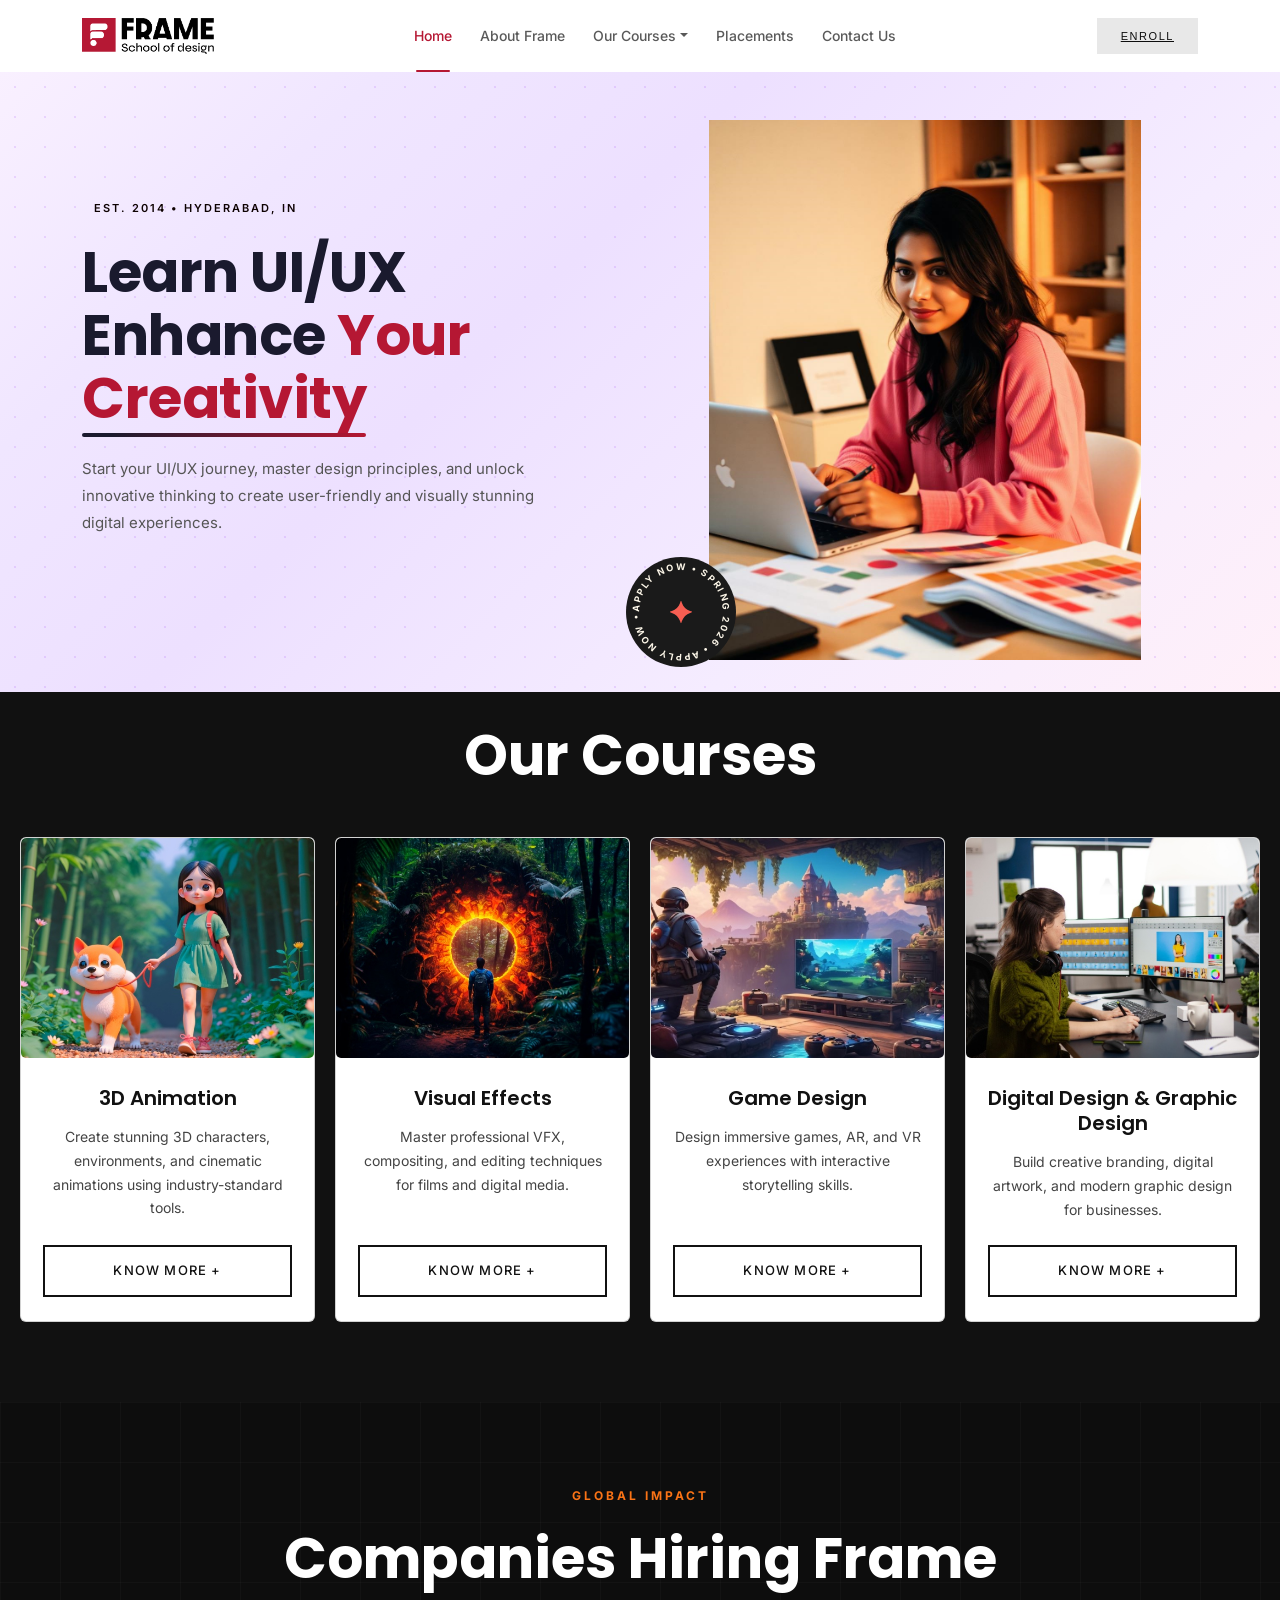
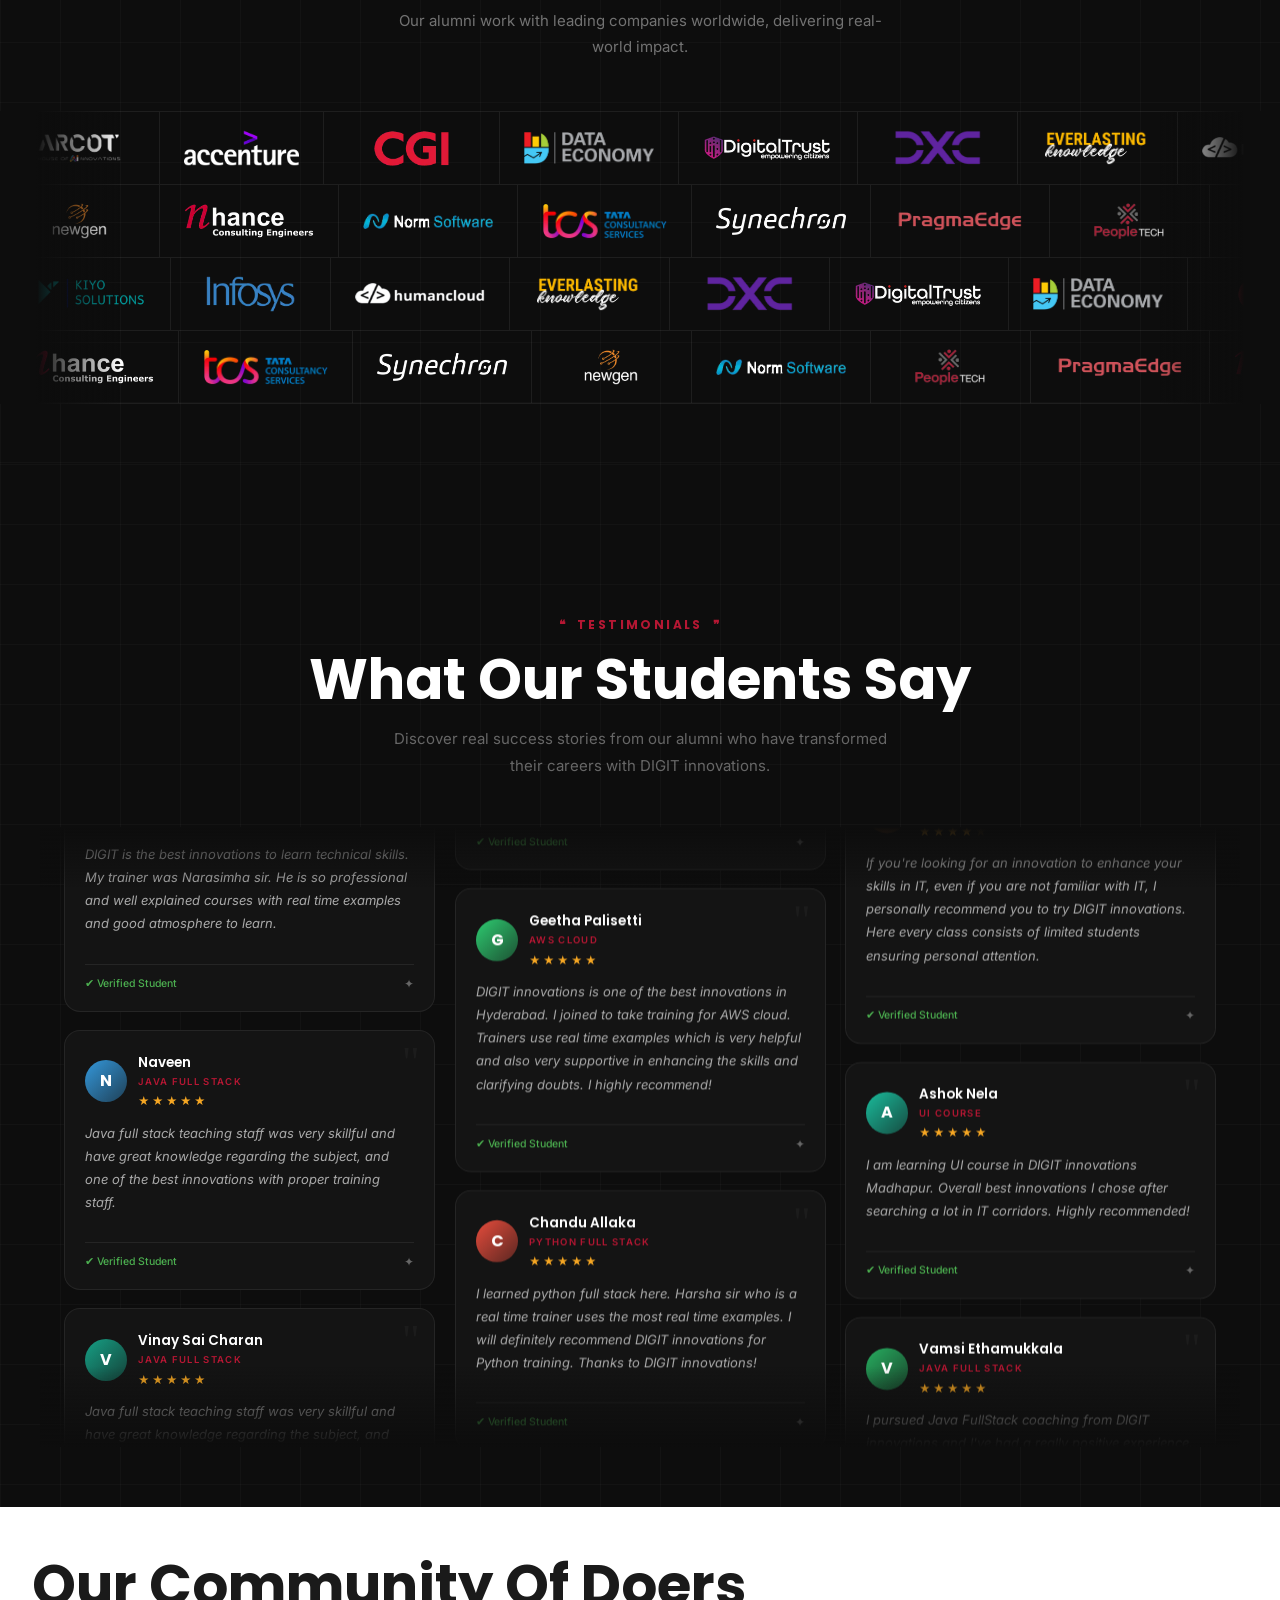
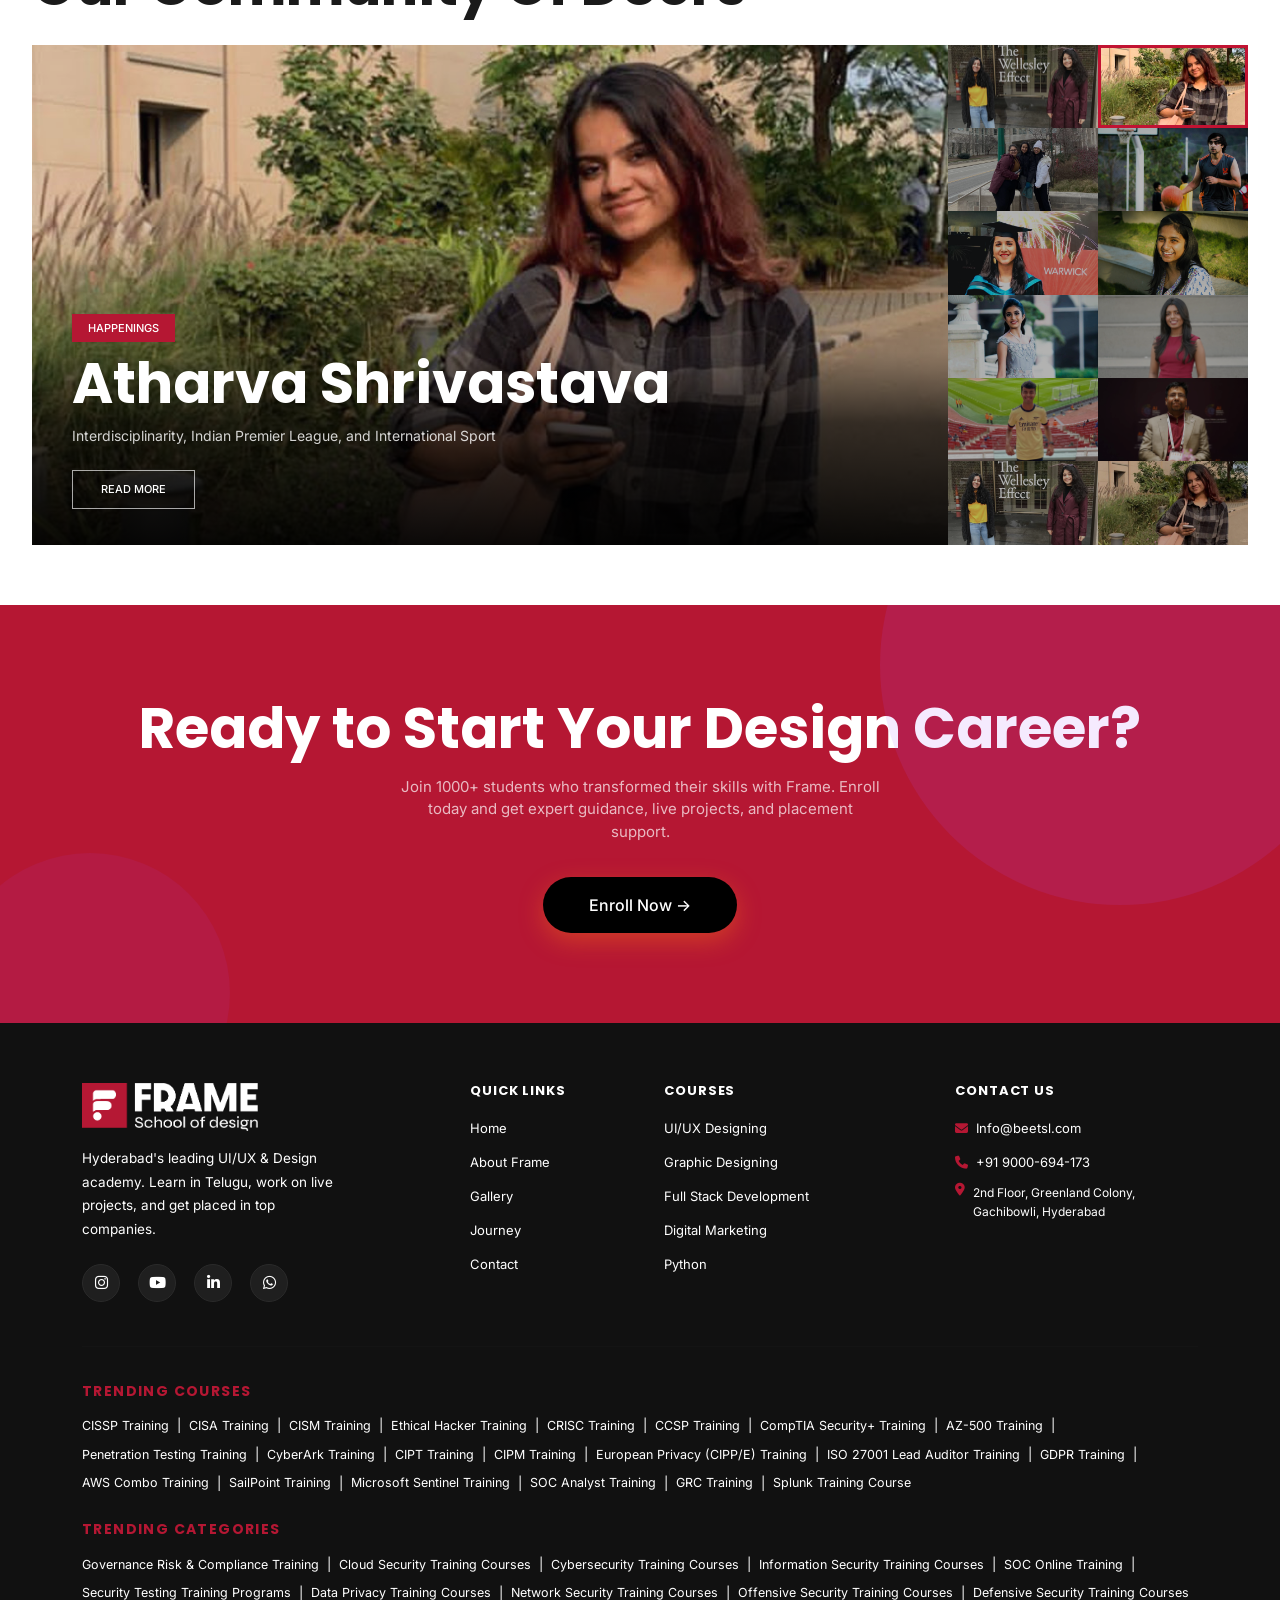
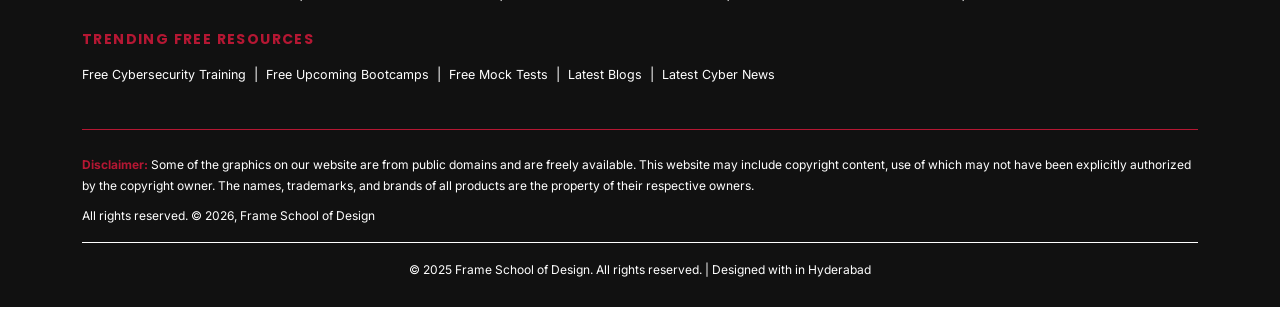
==== index.html @ c21934c9 "fixed all headers" ====
<!DOCTYPE html>
<html lang="en">

<head>
  <meta charset="UTF-8" />
  <meta name="viewport" content="width=device-width, initial-scale=1.0" />
  <title>Frame school of design</title>
  <link href="https://cdn.jsdelivr.net/npm/bootstrap@5.3.2/dist/css/bootstrap.min.css" rel="stylesheet" />
  <link href="https://fonts.googleapis.com/css2?family=Poppins:wght@300;400;500;600;700;800;900&display=swap"
    rel="stylesheet" />
  <link href="https://cdnjs.cloudflare.com/ajax/libs/font-awesome/6.5.0/css/all.min.css" rel="stylesheet" />
  <link href="https://fonts.googleapis.com/css2?family=Inter:wght@400;500&display=swap" rel="stylesheet">
  <link rel="stylesheet" href="https://cdnjs.cloudflare.com/ajax/libs/font-awesome/6.4.0/css/all.min.css" />
  <link rel="stylesheet" href="assets/css/style.css">
  <link rel="stylesheet" href="assets/css/community.css">
</head>

<body>

  <!-- TOP BAR -->
  <!-- <div class="top-bar">
  <div class="container">
    <div class="d-flex justify-content-between align-items-center flex-wrap gap-2">
      <div class="d-flex gap-4 flex-wrap">
        <span><i class="fas fa-envelope"></i><a href="mailto:Info@beetsl.com">Info@beetsl.com</a></span>
        <span><i class="fas fa-mobile-alt"></i><a href="tel:+919000694173">+91 9000-694-173</a></span>
      </div>
      <span class="addr"><i class="fas fa-map-marker-alt"></i>2nd floor, Greenland Colony, Gachibowli, Hyderabad, Telangana 500032</span>
    </div>
  </div>
</div> -->


  <!-- NAVBAR -->
  <nav class="navbar navbar-expand-lg">
    <div class="container">
      <a class="brand-logo" href="#">
        <img src="./assets/img/logo-1.png">
      </a>
      <button class="navbar-toggler border-0 shadow-none" type="button" data-bs-toggle="collapse"
        data-bs-target="#navMain">
        <span class="navbar-toggler-icon"></span>
      </button>
      <div class="collapse navbar-collapse" id="navMain">
        <ul class="navbar-nav mx-auto gap-1">
          <li class="nav-item"><a class="nav-link active" href="index.html">Home</a></li>
          <li class="nav-item"><a class="nav-link" href="#">About Frame</a></li>

          <li class="nav-item dropdown">
            <a class="nav-link dropdown-toggle" href="#" data-bs-toggle="dropdown">Our Courses</a>
            <ul class="dropdown-menu">
              <li><a href="./ppp.html">ppp</a></li>
              <li><a class="dropdown-item" href="#">UI/UX Designing</a></li>
              <li><a class="dropdown-item" href="#">Graphic Designing</a></li>
              <li><a class="dropdown-item" href="#">Full Stack Development</a></li>
              <li><a class="dropdown-item" href="#">Digital Marketing</a></li>
              <li><a class="dropdown-item" href="#">Python</a></li>
            </ul>
          </li>
          <li class="nav-item"><a class="nav-link" href="#">Placements</a></li>
          <li class="nav-item"><a class="nav-link" href="#">Contact Us</a></li>
        </ul>
        <div class="d-flex gap-3 mt-3 mt-lg-0 align-items-center">
          <!-- <button class="btn-nav-login">Login</button> -->
          <a href="enrollng-now.html" class="btn-nav-reg">Enroll</a>
        </div>
      </div>
    </div>
  </nav>

  <!-- HERO -->
  <!-- ========== UPDATED HERO SECTION ========== -->

  <section class="hero-section">

    <div class="container">
      <div class="row align-items-center">

        <!-- LEFT -->
        <div class="col-lg-6">
          <div class="hero-left">

            <div class="hero-tag">
              EST. 2014 • HYDERABAD, IN
            </div>

            <h1>
              Learn UI/UX<br>
              <span class="h1-enhance">Enhance <span class="h1-your">Your</span></span><br>
              <span class="h1-creativity">Creativity</span>
            </h1>

            <p class="hero-para">
              Start your UI/UX journey, master design principles, and unlock innovative thinking
              to create user-friendly and visually stunning digital experiences.
            </p>

          </div>
        </div>

        <!-- RIGHT — badge is now INSIDE person-wrap -->
        <div class="col-lg-6 hero-right">
          <div class="person-wrap mx-auto">

            <img src="./assets/img/banner-two-img-1.png" alt="Hero Image">

            <!-- ✦ ROTATING BADGE — positioned over image bottom-right ✦ -->
            <div class="hero-circle">
              <svg class="hero-circle__ring" viewBox="0 0 120 120" xmlns="http://www.w3.org/2000/svg">
                <defs>
                  <path id="textCircle" d="M 60,60 m -46,0 a 46,46 0 1,1 92,0 a 46,46 0 1,1 -92,0" />
                </defs>
                <text fill="#fcf6e8" font-size="10" font-family="inherit" font-weight="700" letter-spacing="2">
                  <textPath href="#textCircle">
                    APPLY NOW • SPRING 2026 • APPLY NOW •
                  </textPath>
                </text>

              </svg>

              <!-- Red star from your SVG -->
              <svg class="hero-circle__star" viewBox="60 60 30 30" xmlns="http://www.w3.org/2000/svg">
                <path fill="#f75e52" d="M75.29,66.46l.46,1.36c1.02,3.02,3.4,5.4,6.42,6.42l1.36.46c.28.09.28.49,0,.59
                   l-1.36.46c-3.02,1.02-5.4,3.4-6.42,6.42l-.46,1.36c-.09.28-.49.28-.59,0
                   l-.46-1.36c-1.02-3.02-3.4-5.4-6.42-6.42l-1.36-.46c-.28-.09-.28-.49,0-.59
                   l1.36-.46c3.02-1.02,5.4-3.4,6.42-6.42l.46-1.36c.09-.28.49-.28.59,0Z" />
              </svg>
            </div>
            <!-- END ROTATING BADGE -->

          </div>
        </div>

      </div>
    </div>
  </section>


  <!-- ========== CSS TO ADD IN YOUR STYLESHEET ========== -->
  <style>
    /* Make the image wrapper position:relative so badge can anchor to it */
    .person-wrap {
      position: relative;
      display: inline-block;
      /* shrink-wraps around the image */
    }

    .person-wrap img {
      display: block;
      width: 100%;
      height: auto;
    }

    /* ── Badge container ── */
    .hero-circle {
      position: absolute;
      bottom: -7px;
      /* hangs slightly below the image */
      right: 405px;
      /* hangs slightly outside the right edge */
      width: 110px;
      height: 110px;
      background: #1a1a1a;
      border-radius: 50%;
      display: flex;
      align-items: center;
      justify-content: center;
      cursor: pointer;
      z-index: 10;
    }

    /* Rotating text ring */
    .hero-circle__ring {
      position: absolute;
      inset: 0;
      width: 100%;
      height: 100%;
      animation: badgeSpin 12s linear infinite;
    }

    /* Static red star in center */
    .hero-circle__star {
      position: absolute;
      width: 38px;
      height: 38px;
      z-index: 2;
    }

    @keyframes badgeSpin {
      from {
        transform: rotate(0deg);
      }

      to {
        transform: rotate(360deg);
      }
    }

    /* ── Responsive: tuck badge inside on small screens ── */
    @media (max-width: 576px) {
      .hero-circle {
        width: 85px;
        height: 85px;
        bottom: -16px;
        right: -16px;
      }

      .hero-circle__star {
        width: 28px;
        height: 28px;
      }
    }
  </style>
  <!-- TOP COURSES -->
  <section class="section">
    <h2 class="section-title" style="margin-top: -30px;">Our Courses</h2>
    <div class="cards-grid">

      <!-- 3D Animation -->
      <div class="card">
        <div class="card-img-wrap">
          <img class="card-img" src="./assets/img/3d-animation.jpg" alt="Visual Effects" />
        </div>
        <div class="card-body">
          <h3 class="card-title">3D Animation</h3>
          <p class="card-desc">Create stunning 3D characters, environments, and cinematic animations using
            industry-standard tools.</p>
          <a href="#" class="btn btn-outline">Know More +</a>
        </div>
      </div>
      <!-- Game Design -->
      <div class="card">
        <div class="card-img-wrap">
          <img class="card-img" src="./assets/img/New-Project-5.jpg" alt="Visual Effects" />
        </div>
        <div class="card-body">
          <h3 class="card-title">Visual Effects</h3>
          <p class="card-desc">Master professional VFX, compositing, and editing techniques for films and digital media.
          </p>
          <a href="#" class="btn btn-outline">Know More +</a>
        </div>
      </div>

      <!-- Visual Effects -->
      <div class="card">
        <div class="card-img-wrap">
          <img class="card-img" src="./assets/img/New-Project-6.jpg" alt="Visual Effects" />
        </div>
        <div class="card-body">
          <h3 class="card-title">Game Design</h3>
          <p class="card-desc">Design immersive games, AR, and VR experiences with interactive storytelling skills.</p>
          <a href="#" class="btn btn-outline">Know More +</a>
        </div>
      </div>



      <!-- Digital Design -->
      <div class="card">
        <div class="card-img-wrap">
          <img class="card-img" src="assets/img/multi-media.jpg" alt="Visual Effects" />
        </div>
        <div class="card-body">
          <h3 class="card-title">Digital Design &amp; Graphic Design</h3>
          <p class="card-desc">Build creative branding, digital artwork, and modern graphic design for businesses.</p>
          <a href="#" class="btn btn-outline">Know More +</a>
        </div>
      </div>

    </div>
  </section>












  <!-- GLOBAL IMPACT -->
  <section class="gi-section rv">
    <div class="container text-center">
      <div class="gi-tag"> GLOBAL IMPACT</div>
      <h2 class="gi-title">Companies Hiring Frame</h2>
      <p class="gi-subtitle">Our alumni work with leading companies worldwide, delivering real-world impact.</p>
    </div>

    <div class="gi-marquee-wrap">
      <div class="gi-fade-l"></div>
      <div class="gi-fade-r"></div>

      <!-- ROW 1 → forward -->
      <div class="gi-lane">
        <div class="gi-track fwd">
          <div class="gi-logo"><img src="./assets/img/brand-logo-1.webp" alt="TCS"></div>
          <div class="gi-logo"><img src="./assets/img/brand-logo-2.webp" alt="Accenture"></div>
          <div class="gi-logo"><img src="./assets/img/brand-logo-3.webp" alt="Infosys"></div>
          <div class="gi-logo"><img src="./assets/img/brand-logo-4.webp" alt="Cognizant"></div>
          <div class="gi-logo"><img src="./assets/img/brand-logo-5.webp" alt="EPAM"></div>
          <div class="gi-logo"><img src="./assets/img/brand-logo-6.png" alt="ONPASSIVE"></div>
          <div class="gi-logo"><img src="./assets/img/brand-logo-7.png" alt="DXC"></div>
          <div class="gi-logo"><img src="./assets/img/brand-logo-8.png" alt="CGI"></div>
          <div class="gi-logo"><img src="./assets/img/brand-logo-9.webp" alt="Newgen"></div>
          <div class="gi-logo"><img src="./assets/img/brand-logo-10.webp" alt="SOLIX"></div>


          <!-- duplicate set for seamless loop -->
          <div class="gi-logo"><img src="./assets/img/brand-logo-1.webp" alt="TCS"></div>
          <div class="gi-logo"><img src="./assets/img/brand-logo-2.webp" alt="Accenture"></div>
          <div class="gi-logo"><img src="./assets/img/brand-logo-3.webp" alt="Infosys"></div>
          <div class="gi-logo"><img src="./assets/img/brand-logo-4.webp" alt="Cognizant"></div>
          <div class="gi-logo"><img src="./assets/img/brand-logo-5.webp" alt="EPAM"></div>
          <div class="gi-logo"><img src="./assets/img/brand-logo-6.png" alt="ONPASSIVE"></div>
          <div class="gi-logo"><img src="./assets/img/brand-logo-7.png" alt="DXC"></div>
          <div class="gi-logo"><img src="./assets/img/brand-logo-8.png" alt="CGI"></div>
          <div class="gi-logo"><img src="./assets/img/brand-logo-9.png" alt="Newgen"></div>
          <div class="gi-logo"><img src="./assets/img/brand-logo-10.webp" alt="SOLIX"></div>


        </div>
      </div>

      <!-- ROW 2 ← reverse -->
      <div class="gi-lane">
        <div class="gi-track rev">
          <div class="gi-logo"><img src="./assets/img/brand-logo-12.webp" alt="TCS"></div>
          <div class="gi-logo"><img src="./assets/img/brand-logo-13.webp" alt="Accenture"></div>
          <div class="gi-logo"><img src="./assets/img/brand-logo-14.webp" alt="Infosys"></div>
          <div class="gi-logo"><img src="./assets/img/brand-logo-15.webp" alt="Cognizant"></div>
          <div class="gi-logo"><img src="./assets/img/brand-logo-16.webp" alt="EPAM"></div>
          <div class="gi-logo"><img src="./assets/img/brand-logo-17.webp" alt="ONPASSIVE"></div>
          <div class="gi-logo"><img src="./assets/img/brand-logo-18.webp" alt="DXC"></div>
          <!-- duplicate -->
          <div class="gi-logo"><img src="./assets/img/brand-logo-12.webp" alt="TCS"></div>
          <div class="gi-logo"><img src="./assets/img/brand-logo-13.webp" alt="Accenture"></div>
          <div class="gi-logo"><img src="./assets/img/brand-logo-14.webp" alt="Infosys"></div>
          <div class="gi-logo"><img src="./assets/img/brand-logo-15.webp" alt="Cognizant"></div>
          <div class="gi-logo"><img src="./assets/img/brand-logo-16.webp" alt="EPAM"></div>
          <div class="gi-logo"><img src="./assets/img/brand-logo-17.webp" alt="ONPASSIVE"></div>
          <div class="gi-logo"><img src="./assets/img/brand-logo-18.webp" alt="DXC"></div>
        </div>
      </div>

      <!-- ROW 3 → forward slow -->
      <div class="gi-lane">
        <div class="gi-track fwd2">
          <div class="gi-logo"><img src="./assets/img/brand-logo-10.webp" alt="TCS"></div>
          <div class="gi-logo"><img src="./assets/img/brand-logo-9.webp" alt="Accenture"></div>
          <div class="gi-logo"><img src="./assets/img/brand-logo-8.png" alt="Infosys"></div>
          <div class="gi-logo"><img src="./assets/img/brand-logo-7.png" alt="Cognizant"></div>
          <div class="gi-logo"><img src="./assets/img/brand-logo-6.png" alt="EPAM"></div>
          <div class="gi-logo"><img src="./assets/img/brand-logo-5.webp" alt="ONPASSIVE"></div>
          <div class="gi-logo"><img src="./assets/img/brand-logo-4.webp" alt="DXC"></div>
          <div class="gi-logo"><img src="./assets/img/brand-logo-3.webp" alt="CGI"></div>
          <div class="gi-logo"><img src="./assets/img/brand-logo-2.webp" alt="Newgen"></div>
          <div class="gi-logo"><img src="./assets/img/brand-logo-1.webp" alt="SOLIX"></div>

          <!-- duplicate -->
          <div class="gi-logo"><img src="./assets/img/brand-logo-10.webp" alt="TCS"></div>
          <div class="gi-logo"><img src="./assets/img/brand-logo-9.webp" alt="Accenture"></div>
          <div class="gi-logo"><img src="./assets/img/brand-logo-8.png" alt="Infosys"></div>
          <div class="gi-logo"><img src="./assets/img/brand-logo-7.png" alt="Cognizant"></div>
          <div class="gi-logo"><img src="./assets/img/brand-logo-6.png" alt="EPAM"></div>
          <div class="gi-logo"><img src="./assets/img/brand-logo-5.webp" alt="ONPASSIVE"></div>
          <div class="gi-logo"><img src="./assets/img/brand-logo-4.png" alt="DXC"></div>
          <div class="gi-logo"><img src="./assets/img/brand-logo-3.png" alt="CGI"></div>
          <div class="gi-logo"><img src="./assets/img/brand-logo-2.png" alt="Newgen"></div>
          <div class="gi-logo"><img src="./assets/img/brand-logo-1.webp" alt="SOLIX"></div>

        </div>
      </div>

      <!-- ROW 4 ← reverse slowest -->
      <div class="gi-lane">
        <div class="gi-track rev2">
          <div class="gi-logo"><img src="./assets/img/brand-logo-13.webp" alt="TCS"></div>
          <div class="gi-logo"><img src="./assets/img/brand-logo-15.webp" alt="Accenture"></div>
          <div class="gi-logo"><img src="./assets/img/brand-logo-16.webp" alt="Infosys"></div>
          <div class="gi-logo"><img src="./assets/img/brand-logo-12.webp" alt="Cognizant"></div>
          <div class="gi-logo"><img src="./assets/img/brand-logo-14.webp" alt="EPAM"></div>
          <div class="gi-logo"><img src="./assets/img/brand-logo-18.webp" alt="ONPASSIVE"></div>
          <div class="gi-logo"><img src="./assets/img/brand-logo-17.webp" alt="DXC"></div>
          <!-- duplicate -->
          <div class="gi-logo"><img src="./assets/img/brand-logo-13.webp" alt="TCS"></div>
          <div class="gi-logo"><img src="./assets/img/brand-logo-15.webp" alt="Accenture"></div>
          <div class="gi-logo"><img src="./assets/img/brand-logo-16.webp" alt="Infosys"></div>
          <div class="gi-logo"><img src="./assets/img/brand-logo-12.webp" alt="Cognizant"></div>
          <div class="gi-logo"><img src="./assets/img/brand-logo-14.webp" alt="EPAM"></div>
          <div class="gi-logo"><img src="./assets/img/brand-logo-18.webp" alt="ONPASSIVE"></div>
          <div class="gi-logo"><img src="./assets/img/brand-logo-17.webp" alt="DXC"></div>
        </div>
      </div>

    </div>
  </section>

  <!-- ════ CSS ════ -->
  <style>
    /* Logo image */
    .gi-logo {
      display: flex;
      align-items: center;
      justify-content: center;
      padding: 0 24px;
      min-width: 160px;
      height: 72px;
    }

    .gi-logo img {
      height: 36px;
      width: auto;
      max-width: 130px;
      object-fit: contain;
      /* filter: grayscale(1) brightness(2);
    opacity: 0.6;
    transition: filter 0.3s ease, opacity 0.3s ease; */
      /* fallback: hide broken images gracefully */
      /* color: transparent; */
    }

    .gi-logo img:hover {
      filter: grayscale(0) brightness(1);
      opacity: 1;
    }

    /* Hide broken image icon if Clearbit fails */
    .gi-logo img[src=""],
    .gi-logo img:not([src]) {
      display: none;
    }
  </style>


  <!-- TESTIMONIALS -->
  <section class="gi-section rv">
    <div class="container-fluid">
      <div class="sec-head">
        <div class="eyebrow"><span>❝</span><span>Testimonials</span><span>❞</span></div>
        <h2>What Our Students Say</h2>
        <p class="sub">Discover real success stories from our alumni who have transformed their careers with DIGIT
          innovations.</p>
      </div>

      <div class="cols-outer">
        <div class="cols-wrap" id="colsWrap"></div>
      </div>

      <script>
        const all = [
          { name: "Sireesha Chavala", course: "Java Full Stack", rating: 5, color: "#9b59b6", text: "DIGIT is the best innovations to learn technical skills. My trainer was Narasimha sir. He is so professional and well explained courses with real time examples and good atmosphere to learn." },
          { name: "Geetha Palisetti", course: "AWS Cloud", rating: 5, color: "#2ecc71", text: "DIGIT innovations is one of the best innovations in Hyderabad. I joined to take training for AWS cloud. Trainers use real time examples which is very helpful and also very supportive in enhancing the skills and clarifying doubts. I highly recommend!" },
          { name: "Sonu Praveen", course: "UX Design", rating: 4, color: "#e67e22", text: "If you're looking for an innovation to enhance your skills in IT, even if you are not familiar with IT, I personally recommend you to try DIGIT innovations. Here every class consists of limited students ensuring personal attention." },
          { name: "Naveen", course: "Java Full Stack", rating: 5, color: "#3498db", text: "Java full stack teaching staff was very skillful and have great knowledge regarding the subject, and one of the best innovations with proper training staff." },
          { name: "Chandu Allaka", course: "Python Full Stack", rating: 5, color: "#e74c3c", text: "I learned python full stack here. Harsha sir who is a real time trainer uses the most real time examples. I will definitely recommend DIGIT innovations for Python training. Thanks to DIGIT innovations!" },
          { name: "Ashok Nela", course: "UI Course", rating: 5, color: "#1abc9c", text: "I am learning UI course in DIGIT innovations Madhapur. Overall best innovations I chose after searching a lot in IT corridors. Highly recommended!" },
          { name: "Vinay Sai Charan", course: "Java Full Stack", rating: 5, color: "#16a085", text: "Java full stack teaching staff was very skillful and have great knowledge regarding the subject, and one of the best innovations with proper training staff." },
          { name: "Srinivas Mailaram", course: "Java Full Stack", rating: 5, color: "#8e44ad", text: "I have taken UI Development with Internship program at DIGIT. Trainers are working professionals and especially my trainer explained the concepts very clearly. I am coming from a mechanical background with no prior programming knowledge — DIGIT transformed my career." },
          { name: "Vamsi Ethamukkala", course: "Java Full Stack", rating: 5, color: "#27ae60", text: "I pursued Java FullStack coaching from DIGIT innovations and I've had a really positive experience. Our instructor Tirupathi Rao is very engaging and thoughtful. He always encourages his students to try hard and ensures success by whatever means necessary." },
          { name: "Usha Eti", course: "UI Internship", rating: 4, color: "#c0392b", text: "Completed UI Internship and had a real-time experience with Trainer and DIGIT innovations. Excellent atmosphere for learning and growing." },
          { name: "Devendra", course: "Java Microservices", rating: 5, color: "#d35400", text: "Thank you very much Krishna sir for helping. Praneeth sir explained Microservices very well with real time standards. I would strongly recommend Praneeth sir for Java Microservices for teaching complex topics in a very simple way." },
          { name: "Rajesh Sunkara", course: "Java Course", rating: 5, color: "#2980b9", text: "DIGIT innovations is one of the best platforms for learning and improving technical skills. 2 months in and I've learnt many things. The management and staff helped me a lot to prepare and the course is incredible." },
          { name: "Divya Bantumilli", course: "UI Internship", rating: 5, color: "#f39c12", text: "I recently completed a UI internship course at DIGIT innovations. UI sir was really nice, the curriculum covered everything and it was an incredible experience. DIGIT is the best learning platform in Hyderabad." },
          { name: "Praneeth Kumar", course: "Java Microservices", rating: 5, color: "#6c5ce7", text: "Thank you very much Krishna sir for helping. Praneeth sir explained Microservices very well with real time standards. I would strongly believe in DIGIT innovations for technical growth." },
          { name: "Rasion Tirupathi", course: "AWS Azure", rating: 5, color: "#00b894", text: "After joining the course I was able to understand very well. Rasion Tirupathi Rao sir is a very good teacher with a great management system. Thank you for your support sir." },
        ];

        function stars(n) {
          return Array.from({ length: 5 }, (_, i) => `<span class="star${i >= n ? ' e' : ''} ">★</span>`).join('');
        }
        function card(d) {
          return `<div class="tcard">
    <div class="big-q">"</div>
    <div class="ch">
      <div class="av" style="background:linear-gradient(135deg,${d.color},${d.color}55)">${d.name[0]}</div>
      <div class="mt">
        <div class="nm">${d.name}</div>
        <div class="co">${d.course}</div>
        <div class="stars">${stars(d.rating)}</div>
      </div>
    </div>
    <p class="bt">${d.text}</p>
    <div class="cf"><span class="vf">✔ Verified Student</span><span class="sp">✦</span></div>
  </div>`;
        }

        // Split into 3 columns
        const wrap = document.getElementById('colsWrap');
        const cols = [[], [], []];
        all.forEach((d, i) => cols[i % 3].push(d));

        cols.forEach((col, ci) => {
          const div = document.createElement('div');
          div.className = 'col';
          // duplicate for seamless loop
          const doubled = [...col, ...col];
          div.innerHTML = doubled.map(card).join('');
          wrap.appendChild(div);
        });

        // Auto scroll — odd columns go up, even columns go down
        const colEls = wrap.querySelectorAll('.col');
        const speeds = [0.5, 0.35, 0.45]; // px per frame

        colEls.forEach((col, i) => {
          const half = col.scrollHeight / 2;
          let pos = i % 2 === 0 ? 0 : half; // start middle col from bottom half for variety

          function animate() {
            if (i % 2 === 0) {
              pos += speeds[i] || 0.4;
              if (pos >= half) pos = 0;
              col.style.transform = `translateY(-${pos}px)`;
            } else {
              pos -= speeds[i] || 0.4;
              if (pos <= 0) pos = half;
              col.style.transform = `translateY(-${pos}px)`;
            }
            requestAnimationFrame(animate);
          }

          // Pause on hover
          col.addEventListener('mouseenter', () => col.dataset.paused = '1');
          col.addEventListener('mouseleave', () => delete col.dataset.paused);

          let frame;
          function loop() {
            if (!col.dataset.paused) animate();
            frame = requestAnimationFrame(loop);
          }

          // Use a simple interval approach for clean control
          let p = i % 2 === 0 ? 0 : half;
          setInterval(() => {
            if (col.dataset.paused) return;
            if (i % 2 === 0) {
              p += speeds[i] || 0.4;
              if (p >= half) p = 0;
            } else {
              p -= speeds[i] || 0.4;
              if (p <= 0) p = half;
            }
            col.style.transform = `translateY(-${p}px)`;
          }, 16);
        });
      </script>
    </div>
  </section>
  <!-- CTA -->

  <section class="o-people">
    <div>
      <div class="o-people__content">
        <div class="m-people-main">

          <div class="m-people-main__top">
            <h2 class="flame-mian-title">Our Community Of Doers</h2>
          </div>

          <div class="m-people-main__bottom">

            <!-- BIG CARD -->
            <div class="m-person" id="bigPerson" role="tabpanel" tabindex="0">
              <div class="m-person__image">
                <img id="bigImg" src="" alt="">
              </div>
              <div class="m-person__caption">
                <div class="m-person__bio">
                  <div class="m-person__category">
                    <a href="#"><span id="bigCat"></span></a>
                  </div>
                  <div class="m-person__biocontent">
                    <h3 class="m-person__name" id="bigName"></h3>
                    <div id="bigMajors"></div>
                  </div>
                </div>
                <div class="m-person__button">
                  <p><a class="l_hp__overview_btn" href="#" id="bigBtn">Read More</a></p>
                  <div id="bigEverlasting"></div>
                </div>
              </div>
            </div>

            <!-- THUMB PANEL -->
            <div class="m-people-thumbs" aria-label="People" role="tablist">
              <div class="m-people-thumbs__content" id="thumbsContent"></div>
            </div>

          </div>
        </div>
      </div>
    </div>
  </section>

  <script>
    const people = [
      {
        id: 'p46', cat: 'Happenings', name: 'Ujjwal Kumar',
        lines: ['Ujjwal Kumar at the India AI Impact Summit 2026'],
        isMajor: false, btn: 'Read More',
        img: './assets/img/community-1.jpg'
      },
      {
        id: 'p45', cat: 'Happenings', name: 'Atharva Shrivastava',
        lines: ['Interdisciplinarity, Indian Premier League, and International Sport'],
        isMajor: false, btn: 'Read More',
        img: './assets/img/community-2.jpg'
      },
      {
        id: 'p44', cat: 'Happenings', name: 'Akshaya D',
        lines: ['Akshaya D on Representing FLAME University at the Harvard Conference 2025'],
        isMajor: false, btn: 'Read More',
        img: './assets/img/community-3.jpg'
      },
      {
        id: 'dc27', cat: 'Distinctive Combinations', name: 'Sanvi Madan',
        lines: [['Environmental Studies', '#', 'Major'], ['Public Policy', '#', 'Minor']],
        isMajor: true, btn: 'Read More',
        img: './assets/img/community-4.jpg'
      },
      {
        id: 'dc3', cat: 'Distinctive Combinations', name: 'Nandini Mehta',
        lines: [['Economics', '#', 'Major'], ['Finance', '#', 'Minor']],
        isMajor: true, btn: 'Read More',
        img: './assets/img/community-5.jpg'
      },
      {
        id: 'dc2', cat: 'Distinctive Combinations', name: 'Saumya Sampath',
        lines: [['International Studies', '#', '&'], ['Digital Marketing', '#', 'Major']],
        isMajor: true, btn: 'Read More',
        img: './assets/img/community-6.jpg'
      },
      {
        id: 'a3', cat: 'Alumni in Focus', name: 'Taanya Malhotra',
        lines: ['Major: Film & TV', 'Minor: Advertising & Branding'],
        isMajor: false, btn: 'Know More',
        img: './assets/img/community-7.jpg'
      },
      {
        id: 'a2', cat: 'Alumni in Focus', name: 'Vrinda Chokhani',
        lines: ['Major: Finance', 'Minor: Economics'],
        isMajor: false, btn: 'Know More',
        img: './assets/img/community-8.jpg'
      },
      {
        id: 'a1', cat: 'Alumni in Focus', name: 'Aditya Ashok Balu',
        lines: ['Major: International Studies', 'Minor: Environmental Studies'],
        isMajor: false, btn: 'Know More',
        img: './assets/img/community-9.jpg'
      },
      {
        id: 'sb30', cat: 'Study Abroad Stories', name: 'Rajvi Jhaveri',
        lines: ['Frame School of Design', 'Semester abroad — School of Business'],
        isMajor: false, btn: 'Know More',
        img: './assets/img/community-10.jpg'
      },
      {
        id: 'sb29', cat: 'Study Abroad Stories', name: 'Dhriti Sumanth',
        lines: ['Frame School of Design', 'Semester abroad @Wellesley College, USA'],
        isMajor: false, btn: 'Know More',
        img: './assets/img/community-1.jpg'
      },
      {
        id: 'sb3', cat: 'Study Abroad Stories', name: 'Manojna Lanka',
        lines: ['Frame School of Design', 'Semester abroad @Wellesley College, USA'],
        isMajor: false, btn: 'Know More',
        img: './assets/img/community-2.jpg'
      },
    ];

    let active = 1, timer;

    function showPerson(idx) {
      active = idx;
      const p = people[idx];

      const img = document.getElementById('bigImg');
      img.style.transition = 'opacity .35s ease';
      img.style.opacity = '0';
      setTimeout(() => {
        img.src = p.img;
        img.alt = p.name;
        img.onload = () => { img.style.opacity = '.85'; };
        if (img.complete) img.style.opacity = '.85';
      }, 200);

      document.getElementById('bigCat').textContent = p.cat;
      document.getElementById('bigCat').parentElement.href = '#';
      document.getElementById('bigName').textContent = p.name;
      document.getElementById('bigBtn').textContent = p.btn;
      document.getElementById('bigBtn').href = '#';

      /* everlasting — hidden, no broken image */
      document.getElementById('bigEverlasting').innerHTML = '';

      const mEl = document.getElementById('bigMajors');
      mEl.innerHTML = p.isMajor
        ? p.lines.map(([s, h, t]) =>
          `<p class="m-person__major"><a href="${h}">${s}</a> ${t}</p>`).join('')
        : p.lines.map(l =>
          `<p class="m-person__major">${l}</p>`).join('');

      document.querySelectorAll('.m-people-thumbs__button').forEach((btn, i) => {
        btn.setAttribute('aria-selected', i === idx ? 'true' : 'false');
      });
    }

    function buildThumbs() {
      const c = document.getElementById('thumbsContent');
      c.innerHTML = people.map((p, i) => `
    <button class="m-people-thumbs__button"
      style="background-image:url('${p.img}');"
      aria-selected="${i === active ? 'true' : 'false'}"
      role="tab" tabindex="0" data-idx="${i}" title="${p.name}">
      <span class="sr-only">${p.name}</span>
    </button>`).join('');

      c.querySelectorAll('.m-people-thumbs__button').forEach(btn => {
        btn.addEventListener('click', () => {
          clearInterval(timer);
          showPerson(+btn.dataset.idx);
          startAuto();
        });
      });
    }

    function startAuto() {
      clearInterval(timer);
      timer = setInterval(() => showPerson((active + 1) % people.length), 4500);
    }

    buildThumbs();
    showPerson(active);
    startAuto();
  </script>


  <section class="cta-section rv">
    <div class="container">
      <h1>Ready to Start Your Design Career?</h1>
      <p>Join 1000+ students who transformed their skills with Frame. Enroll today and get expert guidance, live
        projects, and placement support.</p>
      <button class="btn-cta">Enroll Now →</button>
    </div>
  </section>


  <!-- FOOTER -->

  <!-- Font Awesome in <head> -->


  <!-- CSS -->


  <!-- HTML -->


  <footer>
    <div class="container">

      <div class="row g-5">

        <!-- Brand col -->
        <div class="col-lg-4">
          <div class="f-brand"><img src="./assets/img/footer-logo.png" alt="Frame Logo"></div>
          <p class="f-desc">Hyderabad's leading UI/UX & Design academy. Learn in Telugu, work on live projects, and get
            placed in top companies.</p>
          <!-- REPLACE your .soc block with this -->
          <div class="soc">
            <a href="#" aria-label="Instagram">
              <i class="fa-brands fa-instagram"></i>
            </a>
            <a href="#" aria-label="YouTube">
              <i class="fa-brands fa-youtube"></i>
            </a>
            <a href="#" aria-label="LinkedIn">
              <i class="fa-brands fa-linkedin-in"></i>
            </a>
            <a href="#" aria-label="WhatsApp">
              <i class="fa-brands fa-whatsapp"></i>
            </a>
          </div>
        </div>

        <!-- Quick Links -->
        <div class="col-6 col-lg-2">
          <h5>Quick Links</h5>
          <ul>
            <li><a href="index.html">Home</a></li>
            <li><a href="#">About Frame</a></li>
            <li><a href="#">Gallery</a></li>
            <li><a href="#">Journey</a></li>
            <li><a href="#">Contact</a></li>
          </ul>
        </div>

        <!-- Courses -->
        <div class="col-6 col-lg-3">
          <h5>Courses</h5>
          <ul>
            <li><a href="#">UI/UX Designing</a></li>
            <li><a href="#">Graphic Designing</a></li>
            <li><a href="#">Full Stack Development</a></li>
            <li><a href="#">Digital Marketing</a></li>
            <li><a href="#">Python</a></li>
          </ul>
        </div>

        <!-- Contact -->
        <div class="col-lg-3">
          <h5>Contact Us</h5>
          <ul>
            <li>
              <a href="mailto:Info@beetsl.com">
                <i class="fas fa-envelope"></i> Info@beetsl.com
              </a>
            </li>
            <li>
              <a href="tel:+919000694173">
                <i class="fas fa-phone"></i> +91 9000-694-173
              </a>
            </li>
            <li>
              <span>
                <i class="fas fa-map-marker-alt"></i>
                2nd Floor, Greenland Colony, Gachibowli, Hyderabad
              </span>
            </li>
          </ul>
        </div>

      </div><!-- /row -->

      <hr class="f-hr" />

    </div><!-- /container -->

    <!-- Trending section — OUTSIDE .container so it spans full width -->
    <div class="trending-links-section">
      <div class="container">

        <!-- COURSES -->
        <div class="trending-links-block">
          <h4>Trending Courses</h4>
          <!-- FIX: use <a> tags separated by .sep spans, NOT a plain <p> -->
          <div class="trending-links-list">
            <a href="#">CISSP Training</a><span class="sep">|</span>
            <a href="#">CISA Training</a><span class="sep">|</span>
            <a href="#">CISM Training</a><span class="sep">|</span>
            <a href="#">Ethical Hacker Training</a><span class="sep">|</span>
            <a href="#">CRISC Training</a><span class="sep">|</span>
            <a href="#">CCSP Training</a><span class="sep">|</span>
            <a href="#">CompTIA Security+ Training</a><span class="sep">|</span>
            <a href="#">AZ-500 Training</a><span class="sep">|</span>
            <a href="#">Penetration Testing Training</a><span class="sep">|</span>
            <a href="#">CyberArk Training</a><span class="sep">|</span>
            <a href="#">CIPT Training</a><span class="sep">|</span>
            <a href="#">CIPM Training</a><span class="sep">|</span>
            <a href="#">European Privacy (CIPP/E) Training</a><span class="sep">|</span>
            <a href="#">ISO 27001 Lead Auditor Training</a><span class="sep">|</span>
            <a href="#">GDPR Training</a><span class="sep">|</span>
            <a href="#">AWS Combo Training</a><span class="sep">|</span>
            <a href="#">SailPoint Training</a><span class="sep">|</span>
            <a href="#">Microsoft Sentinel Training</a><span class="sep">|</span>
            <a href="#">SOC Analyst Training</a><span class="sep">|</span>
            <a href="#">GRC Training</a><span class="sep">|</span>
            <a href="#">Splunk Training Course</a>
          </div>
        </div>

        <!-- CATEGORIES -->
        <div class="trending-links-block">
          <h4>Trending Categories</h4>
          <div class="trending-links-list">
            <a href="#">Governance Risk & Compliance Training</a><span class="sep">|</span>
            <a href="#">Cloud Security Training Courses</a><span class="sep">|</span>
            <a href="#">Cybersecurity Training Courses</a><span class="sep">|</span>
            <a href="#">Information Security Training Courses</a><span class="sep">|</span>
            <a href="#">SOC Online Training</a><span class="sep">|</span>
            <a href="#">Security Testing Training Programs</a><span class="sep">|</span>
            <a href="#">Data Privacy Training Courses</a><span class="sep">|</span>
            <a href="#">Network Security Training Courses</a><span class="sep">|</span>
            <a href="#">Offensive Security Training Courses</a><span class="sep">|</span>
            <a href="#">Defensive Security Training Courses</a>
          </div>
        </div>

        <!-- RESOURCES -->
        <div class="trending-links-block">
          <h4>Trending Free Resources</h4>
          <div class="trending-links-list">
            <a href="#">Free Cybersecurity Training</a><span class="sep">|</span>
            <a href="#">Free Upcoming Bootcamps</a><span class="sep">|</span>
            <a href="#">Free Mock Tests</a><span class="sep">|</span>
            <a href="#">Latest Blogs</a><span class="sep">|</span>
            <a href="#">Latest Cyber News</a>
          </div>
        </div>

      </div><!-- /container -->
    </div><!-- /trending-links-section -->

    <div class="container">
      <div class="disclaimer-block">
        <p><strong>Disclaimer:</strong> Some of the graphics on our website are from public domains and are freely
          available. This website may include copyright content, use of which may not have been explicitly authorized by
          the copyright owner. The names, trademarks, and brands of all products are the property of their respective
          owners.</p>
        <p>All rights reserved. © 2026, Frame School of Design</p>
      </div>
      <p class="f-copy">© 2025 Frame School of Design. All rights reserved. | Designed with in Hyderabad</p>
    </div>

  </footer>
  <script src="https://cdn.jsdelivr.net/npm/bootstrap@5.3.2/dist/js/bootstrap.bundle.min.js"></script>
  <script>
    // Category tag toggle
    document.querySelectorAll('.c-tag').forEach(b => {
      b.addEventListener('click', () => {
        document.querySelectorAll('.c-tag').forEach(x => x.classList.remove('on'));
        b.classList.add('on');
      });
    });

    // Scroll reveal
    const obs = new IntersectionObserver(entries => {
      entries.forEach(e => { if (e.isIntersecting) { e.target.classList.add('show'); obs.unobserve(e.target); } });
    }, { threshold: 0.1 });
    document.querySelectorAll('.rv').forEach(el => obs.observe(el));

    // Navbar white bg only when scrolled
    window.addEventListener('scroll', () => {
      document.querySelector('.navbar').classList.toggle('scrolled', window.scrollY > 10);
    });
  </script>
</body>

</html>
---- assets/css/style.css ----
/* ═══════════════════════════════════════════════
   BEETSL — Fully Responsive CSS
   Breakpoints: 480px | 576px | 768px | 992px | 1200px
═══════════════════════════════════════════════ */

/* ── RESET & BASE ── */
*, *::before, *::after { box-sizing: border-box; margin: 0; padding: 0; }
html { scroll-behavior: smooth; }
body {
  font-family: 'Inter', sans-serif;
  overflow-x: hidden;
  width: 100%;
  font-weight: 400;
}

h1, h2, h3, h4, h5 {
  font-family: 'Poppins', sans-serif;
  font-weight: 700;
}

img { max-width: 100%; height: auto; display: block; }

/* ── CSS VARIABLES ── */
:root {
  --purple: #b51733;
  --purple-dark: #7c3aed;
  --purple-deep: #9333ea;
  --dark: #1a1a2e;
  --orange: #f97316;
  --bg-light: #f9f6ff;
  --bg-lavender: #f0eaff;
}

/* ══════════════════════════════════
   TOP BAR
══════════════════════════════════ */
.top-bar {
  background: oklch(0.95 0.01 0);
  color: black;
  font-size: 13px;
  padding: 10px 0;
}
.top-bar i { color: #b51733; margin-right: 5px; }
.top-bar a { color: #050000; text-decoration: none; }
.top-bar .addr { font-size: 12px; }

/* ══════════════════════════════════
   NAVBAR
══════════════════════════════════ */

  /* background: transparent;
  box-shadow: none;
  padding: 14px 0;
  position: sticky;
  top: 0;
  z-index: 1000;
  transition: background .3s, box-shadow .3s; */
  .navbar {
  background: transparent;
  box-shadow: none;

  height: 72px; /*  exact clean height */
  padding: 0;   /*  remove extra padding */

  display: flex;
  align-items: center;

  position: sticky;
  top: 0;
  z-index: 1000;

  transition: background .3s, box-shadow .3s;
}
.navbar .container {
  height: 100%;
  display: flex;
  align-items: center;
}

.navbar.scrolled {
  background: #fff !important;
  box-shadow: 0 2px 12px rgba(0,0,0,.08);
}
.brand-logo {
  display: flex;
  align-items: center;
  gap: 8px;
  text-decoration: none;
}
.brand-logo img {
  height: 36px;
  width: auto;
}
.nav-link {
  font-weight: 500;
  font-size: 14px;
  padding: 0 12px !important; /* 👈 tighter spacing */
  line-height: 72px; /* vertical alignment */
}
.nav-link:hover, .nav-link.active { color: #b51733 !important; }
.nav-link.active { position: relative; }
.nav-link.active::after {
  content: '';
  position: absolute;
  bottom: 0; left: 14px; right: 14px;
  height: 2px;
  background: #b51733;
  border-radius: 2px;
}
.dropdown-menu {
  border: none;
  box-shadow: 0 8px 30px rgba(0,0,0,.12);
  border-radius: 12px;
  padding: 10px;
  min-width: 210px;
}
.dropdown-item {
  border-radius: 8px;
  font-size: 14px;
  font-family: 'Poppins', sans-serif;
  padding: 9px 16px;
  color: #333;
}
.dropdown-item:hover { background: #f5f0ff; color: #b51733; }

/* .btn-nav-login {
  border: 1.5px solid var(--dark);
  color: var(--dark);
  border-radius: 8px;
  padding: 8px 26px;
  font-weight: 600;
  background: transparent;
  font-size: 14px;
  transition: all .2s;
  font-family: 'Poppins', sans-serif;
  cursor: pointer;
}
.btn-nav-login:hover { background: var(--dark); color: #fff; } */

.btn-nav-reg {
  background: black;
  color: #fff;
  border: none;
  border-radius: 8px;

  font-weight: 600;
 padding: 6px 18px;
  font-size: 13px;
  transition: all .2s;
  font-family: 'Poppins', sans-serif;
  cursor: pointer;
}
.btn-nav-reg:hover { background: #b51834; }
/* ── Mobile nav: float OVER content instead of pushing it down ── */
@media (max-width: 991px) {

  /* Make navbar a positioning anchor */
  .navbar {
    position: sticky;   /* already set — just keep it */
    overflow: visible;  /* allow the dropdown to escape */
  }

  /* Float the open menu over the page */
  .navbar-collapse.show,
  .navbar-collapse.collapsing {
    position: absolute;
    top: 60px;          /* match your navbar height */
    left: 0;
    right: 0;
    background: #fff;
    z-index: 1001;
    padding: 0.75rem 1.25rem 1.25rem;
    box-shadow: 0 12px 32px rgba(0, 0, 0, 0.12);
    border-top: 1px solid #f0f0f0;
    border-radius: 0 0 12px 12px;
  }

  /* Give navbar a containing block so absolute child is positioned inside it */
  .navbar .container {
    position: relative;
  }
}
/* ══════════════════════════════════
   HERO SECTION
══════════════════════════════════ */
.hero-section {
  background: linear-gradient(135deg, #f9f0ff 0%, #f0e6ff 20%, #ede0ff 40%, #f5ecff 70%, #fff0f9 100%);
  position: relative;
  overflow: hidden;

  /* Responsive UiPath-style height */
  height: clamp(520px, 80vh, 620px);

  display: flex;
  align-items: center;
  padding: 0;
}
.hero-section::before {
  content: '';
  position: absolute;
  inset: 0;
  background-image: radial-gradient(rgba(168,85,247,.18) 1px, transparent 1px);
  background-size: 30px 30px;
  pointer-events: none;
}
.hero-blob {
  position: absolute;
  right: -60px;
  top: 50%;
  transform: translateY(-50%);
  width: 580px;
  height: 580px;
  background: radial-gradient(circle, rgba(168,85,247,.22) 0%, rgba(220,120,255,.1) 50%, transparent 72%);
  border-radius: 50%;
  pointer-events: none;
}
.deco-lines {
  position: absolute;
  right: 28%;
  top: 6%;
  pointer-events: none;
  opacity: .55;
}
.spin-ring {
  position: absolute;
  right: 32%; top: 12%;
  width: 110px; height: 110px;
  border: 2px dashed rgba(168,85,247,.4);
  border-radius: 50%;
  animation: spin 22s linear infinite;
  pointer-events: none;
}
@keyframes spin { to { transform: rotate(360deg); } }
.inner-ring {
  position: absolute;
  right: 34%; top: 18%;
  width: 50px; height: 50px;
  border: 2px solid rgba(168,85,247,.18);
  border-radius: 50%;
  pointer-events: none;
}
.hero-star {
  position: absolute;
  right: 35%; top: 18%;
  font-size: 28px;
  color: #6d28d9;
  animation: pulse 2.5s ease-in-out infinite;
  pointer-events: none;
}
@keyframes pulse {
  0%, 100% { transform: scale(1); opacity: .6; }
  50% { transform: scale(1.3); opacity: 1; }
}
.star-bl {
  position: absolute;
  right: 16%; bottom: 26%;
  font-size: 22px;
  color: #f97316;
  opacity: .7;
  animation: pulse 3s ease-in-out infinite reverse;
  pointer-events: none;
}

.hero-left {
  position: relative;
  z-index: 2;
  padding-bottom: 0;
}
.person-wrap img {
  height: 100%;
  max-height: 540px;
  width: auto;
  object-fit: contain;
}
.hero-left h1 {
  font-size: clamp(2.1rem, 4.5vw, 3.5rem);
  font-weight: 700;
  line-height: 1.13;
  color: var(--dark);
  letter-spacing: -0.5px;
}
.h1-enhance { font-weight: 700; }
.h1-your { color: #b51733; font-weight: 700; }
.h1-creativity {
  color: #b51733;
  font-weight: 700;
  position: relative;
  display: inline-block;
}
.h1-creativity::after {
  content: '';
  position: absolute;
  bottom: -6px; left: 0;
  width: 100%; height: 3.5px;
  background: linear-gradient(90deg, var(--dark) 10%, #b51733);
  border-radius: 3px;
}
.hero-para {
  font-size: 15px;
  color: #555;
  line-height: 1.8;
  max-width: 490px;
  margin: 24px 0 34px;
  font-family: 'Inter', sans-serif;
  font-weight: 400;
}

.btn-enroll {
  background: linear-gradient(135deg, #ff6b35, var(--orange));
  color: #fff;
  border: none;
  padding: 14px 30px;
  border-radius: 50px;
  font-weight: 700;
  font-size: 15px;
  display: inline-flex;
  align-items: center;
  gap: 9px;
  box-shadow: 0 6px 22px rgba(249,115,22,.4);
  text-decoration: none;
  font-family: 'Poppins', sans-serif;
  transition: all .25s;
  cursor: pointer;
}
.btn-enroll:hover {
  transform: translateY(-3px);
  box-shadow: 0 10px 28px rgba(249,115,22,.5);
  color: #fff;
}
.btn-pill-outline {
  background: #fff;
  color: #333;
  border: 1.5px solid #ddd;
  padding: 13px 20px;
  border-radius: 50px;
  font-weight: 600;
  font-size: 14px;
  display: inline-flex;
  align-items: center;
  gap: 7px;
  text-decoration: none;
  font-family: 'Poppins', sans-serif;
  transition: all .25s;
  cursor: pointer;
}
.btn-pill-outline:hover {
  border-color: #b51733;
  color: #b51733;
  transform: translateY(-2px);
}

/* Hero Right */
.hero-right { position: relative; z-index: 2; }
.person-wrap { position: relative; display: flex; justify-content: center; align-items: flex-end; }

/* Floating badges */
.badge-1000 {
  position: absolute;
  right: -10px; top: 22%;
  background: #fff;
  border-radius: 18px;
  padding: 16px 20px 16px 16px;
  box-shadow: 0 8px 32px rgba(0,0,0,.13);
  display: flex;
  align-items: center;
  gap: 14px;
  z-index: 10;
  animation: floatY 3s ease-in-out infinite;
}
@keyframes floatY {
  0%, 100% { transform: translateY(0); }
  50% { transform: translateY(-10px); }
}
.av-wrap { display: flex; }
.av-item {
  width: 38px; height: 38px;
  border-radius: 50%;
  border: 2.5px solid #fff;
  margin-left: -10px;
  display: flex;
  align-items: center;
  justify-content: center;
  font-size: 16px;
  font-weight: 700;
  overflow: hidden;
  background: #eee;
}
.av-item:first-child { margin-left: 0; }
.av-item img, .bs-av img { width: 100%; height: 100%; object-fit: cover; }
.badge-count {
  font-size: 22px;
  font-weight: 700;
  color: #b51733;
  display: block;
  line-height: 1.1;
}
.badge-label { font-size: 12px; color: #777; font-weight: 500; }

.badge-student {
  position: absolute;
  left: -10px; bottom: 30%;
  background: #fff;
  border-radius: 14px;
  padding: 14px 18px;
  box-shadow: 0 8px 28px rgba(0,0,0,.12);
  z-index: 10;
  animation: floatY 3.5s ease-in-out infinite reverse;
}
.bs-inner { display: flex; align-items: center; gap: 12px; }
.bs-av {
  width: 44px; height: 44px;
  border-radius: 50%;
  overflow: hidden;
  background: linear-gradient(135deg, #fbbf24, #f59e0b);
  display: flex;
  align-items: center;
  justify-content: center;
  font-size: 20px;
  border: 2.5px solid #fff;
  box-shadow: 0 4px 12px rgba(0,0,0,.12);
}
.bs-label { font-size: 11px; color: #999; font-weight: 500; }
.bs-name { font-weight: 700; font-size: 14px; color: var(--dark); }
.bs-stars { color: #f59e0b; font-size: 13px; }

/* ══════════════════════════════════
   SEARCH SECTION
══════════════════════════════════ */
.search-section {
  background: linear-gradient(135deg, #f0eaff, #ede9fe 40%, #f8f5ff 100%);
  padding: 32px 0 48px;
  position: relative;
}
.search-section::before {
  content: '';
  position: absolute;
  inset: 0;
  background-image: radial-gradient(rgba(168,85,247,.12) 1px, transparent 1px);
  background-size: 28px 28px;
  pointer-events: none;
}
.search-box {
  background: #fff;
  border-radius: 14px;
  box-shadow: 0 4px 24px rgba(0,0,0,.09);
  display: flex;
  align-items: stretch;
  overflow: hidden;
  max-width: 900px;
  margin: 0 auto;
  position: relative;
  z-index: 1;
}
.s-select {
  border: none;
  outline: none;
  padding: 0 38px 0 18px;
  font-size: 15px;
  font-weight: 500;
  color: #333;
  font-family: 'Poppins', sans-serif;
  min-width: 185px;
  border-right: 1.5px solid #f0f0f0;
  -webkit-appearance: none;
  appearance: none;
  background: #fff url("data:image/svg+xml,%3Csvg xmlns='http://www.w3.org/2000/svg' width='11' height='7'%3E%3Cpath d='M1 1l4.5 4.5L10 1' stroke='%23999' stroke-width='1.5' fill='none' stroke-linecap='round'/%3E%3C/svg%3E") no-repeat calc(100% - 12px) center;
  cursor: pointer;
}
.s-input {
  flex: 1;
  border: none;
  outline: none;
  padding: 18px;
  font-size: 15px;
  font-family: 'Poppins', sans-serif;
  color: #333;
}
.s-input::placeholder { color: #bbb; }
.s-btn {
  background: #b51733;
  color: #fff;
  border: none;
  padding: 0 42px;
  font-weight: 700;
  font-size: 15px;
  font-family: 'Poppins', sans-serif;
  transition: background .2s;
  white-space: nowrap;
  cursor: pointer;
}
.s-btn:hover { background: var(--purple-deep); }

.cat-wrap {
  display: flex;
  flex-wrap: wrap;
  gap: 10px;
  justify-content: center;
  margin-top: 22px;
  position: relative;
  z-index: 1;
}
.c-tag {
  background: transparent;
  border: 1.5px solid #ddd;
  color: #555;
  padding: 8px 22px;
  border-radius: 50px;
  font-size: 13px;
  font-weight: 500;
  cursor: pointer;
  transition: all .2s;
  font-family: 'Poppins', sans-serif;
}
.c-tag:hover, .c-tag.on {
  border-color: #b51733;
  color: #b51733;
  background: #f5f0ff;
}

/* ══════════════════════════════════
   TICKER
══════════════════════════════════ */
.ticker {
  background: linear-gradient(90deg, var(--dark), #3b1f6b 50%, var(--dark));
  padding: 18px 0;
  overflow: hidden;
}
.ticker-track {
  display: flex;
  width: max-content;
  animation: tick 26s linear infinite;
}
@keyframes tick { to { transform: translateX(-50%); } }
.t-item {
  display: flex;
  align-items: center;
  gap: 14px;
  padding: 0 30px;
  white-space: nowrap;
  color: #fff;
  font-size: 15px;
  font-weight: 700;
}
.t-x {
  width: 26px; height: 26px;
  background: rgba(168,85,247,.28);
  border-radius: 6px;
  display: flex;
  align-items: center;
  justify-content: center;
  color: #d8b4fe;
  font-size: 12px;
  font-weight: 900;
}
.t-star { color: #b51733; font-size: 18px; }

/* ══════════════════════════════════
   GLOBAL IMPACT (COMPANIES)
══════════════════════════════════ */
.gi-section {
  background: #0d0d0d;
  padding: 80px 0 60px;
  overflow: hidden;
  position: relative;
}
.gi-section::before {
  content: '';
  position: absolute;
  inset: 0;
  background-image:
    linear-gradient(rgba(255,255,255,.022) 1px, transparent 1px),
    linear-gradient(90deg, rgba(255,255,255,.022) 1px, transparent 1px);
  background-size: 60px 60px;
  pointer-events: none;
}
.gi-tag {
  display: inline-flex;
  align-items: center;
  gap: 8px;
  font-size: 12px;
  font-weight: 700;
  letter-spacing: 3px;
  text-transform: uppercase;
  color: #f97316;
  margin-bottom: 20px;
}
.gi-title {
  font-size: 56px;
  font-weight: 700;
  color: #fff;
  line-height: 1.2;
  margin-bottom: 16px;
}
.gi-title .hi { color: #b51733 }
.gi-subtitle {
  font-size: 15px;
  color: rgba(255,255,255,.42);
  max-width: 520px;
  margin: 0 auto;
  line-height: 1.7;
}

/* Marquee rows */
.gi-marquee-wrap { margin-top: 52px; position: relative; }
.gi-fade-l, .gi-fade-r {
  position: absolute;
  top: 0; bottom: 0;
  width: 120px;
  pointer-events: none;
  z-index: 4;
}
.gi-fade-l { left: 0; background: linear-gradient(90deg, #0d0d0d 30%, transparent); }
.gi-fade-r { right: 0; background: linear-gradient(-90deg, #0d0d0d 30%, transparent); }

.gi-lane {
  overflow: hidden;
  border-top: 1px solid rgba(255,255,255,.07);
}
.gi-lane:last-child { border-bottom: 1px solid rgba(255,255,255,.07); }
.gi-track { display: flex; width: max-content; will-change: transform; }
.gi-track.fwd  { animation: giScroll 30s linear infinite; }
.gi-track.rev  { animation: giScroll 36s linear infinite reverse; }
.gi-track.fwd2 { animation: giScroll 26s linear infinite; }
.gi-track.rev2 { animation: giScroll 32s linear infinite reverse; }
@keyframes giScroll { to { transform: translateX(-50%); } }

.gi-lane:hover .gi-track { animation-play-state: paused; }

.gi-logo {
  display: inline-flex;
  flex-direction: column;
  align-items: center;
  justify-content: center;
  min-width: 200px;
  height: 100px;
  padding: 0 32px;
  border-right: 1px solid rgba(255,255,255,.07);
  flex-shrink: 0;
  position: relative;
  transition: background .3s;
  cursor: default;
}
.gi-logo::after {
  content: '';
  position: absolute;
  inset: 0;
  background: rgba(255,255,255,0);
  transition: background .3s;
}
.gi-logo:hover::after { background: rgba(255,255,255,.04); }
.gi-logo:hover .ln { color: rgba(255,255,255,.95) !important; }

.ln {
  font-size: clamp(12px,1.3vw,15px);
  font-weight: 700;
  color: rgba(255,255,255,.55);
  white-space: nowrap;
  transition: color .3s;
  text-align: center;
  line-height: 1.3;
  position: relative;
  z-index: 1;
}
.ls {
  font-size: 8px;
  font-weight: 500;
  letter-spacing: 1px;
  color: rgba(255,255,255,.25);
  text-transform: uppercase;
  margin-top: 3px;
  position: relative;
  z-index: 1;
}
.ln.c { color: #b51733 } .ln.o { color: #f97316; } .ln.b { color: #60a5fa; }
.ln.p { color: #c084fc; } .ln.r { color: #f87171; } .ln.g { color: #4ade80; }
.ln.y { color: #facc15; } .ln.w { color: rgba(255,255,255,.75); }

/* ══════════════════════════════════
   CTA SECTION
══════════════════════════════════ */
.cta-section {
  /* background: linear-gradient(135deg, var(--dark), #4c1d95 50%, var(--purple-dark)); */
    background: #b51733;

  padding: 90px 0;
  position: relative;
  overflow: hidden;
  text-align: center;
}
.cta-section::before {
  content: '';
  position: absolute;
  width: 480px; height: 480px;
  background: rgba(168,85,247,.12);
  border-radius: 50%;
  top: -180px; right: -80px;
}
.cta-section::after {
  content: '';
  position: absolute;
  width: 280px; height: 280px;
  background: rgba(168,85,247,.08);
  border-radius: 50%;
  bottom: -110px; left: -50px;
}
.cta-section h2 {
  color: #fff;
  font-size: clamp(1.8rem, 3.5vw, 2.6rem);
  font-weight: 700;
  position: relative;
  z-index: 1;
}
.cta-section p {
  color: rgba(255,255,255,.7);
  font-size: 15px;
  max-width: 480px;
  margin: 14px auto 34px;
  position: relative;
  z-index: 1;
}
.btn-cta {
  background: #000000;
  color: #fff;
  border: none;
  padding: 16px 46px;
  border-radius: 50px;
  font-weight: 700;
  font-size: 16px;
  font-family: 'Poppins', sans-serif;
  box-shadow: 0 8px 24px rgba(249,115,22,.4);
  transition: all .25s;
  cursor: pointer;
  position: relative;
  z-index: 1;
}
.btn-cta:hover {
  transform: translateY(-3px);
  box-shadow: 0 12px 32px rgba(249,115,22,.5);
}

/* ══════════════════════════════════
   TESTIMONIALS — Fixed
   Fonts: Poppins (headings) · Inter (body)
══════════════════════════════════ */

:root {
  --bg:     #0d0d0d;
  --card:   #141414;
  --accent: #e87c3e;
  --accent2:#4f9cf9;
  --text:   #e8e8e8;
  --muted:  #666;
  --star:   #f5a623;
  --border: rgba(255,255,255,0.07);
}

/* ── Section wrapper ── */
.gi-section {
  background: var(--bg);
  width: 100%;
  overflow: hidden;
}

/* ── Section header ── */
.sec-head {
  padding: 72px 24px 48px;
  text-align: center;
}

.eyebrow {
  display: flex;
  align-items: center;
  justify-content: center;
  gap: 10px;
  margin-bottom: 14px;
}

.eyebrow span {
  font-family: 'Poppins', sans-serif;   /* Poppins for label */
  font-size: 12px;
  font-weight: 700;
  letter-spacing: 0.2em;
  text-transform: uppercase;
  color: #b51733;
}

.sec-head h2 {
  font-family: 'Poppins', sans-serif;   /* Poppins Bold heading */
  font-size: 56px;
  font-weight: 700;
  background:white ;
  -webkit-background-clip: text;
  -webkit-text-fill-color: transparent;
  background-clip: text;
  margin-bottom: 14px;
  line-height: 1.15;
}

.sub {
  font-family: 'Inter', sans-serif;     /* Inter for body */
  font-weight: 400;
  color: var(--muted);
  font-size: 15px;
  max-width: 520px;
  margin: 0 auto;
  line-height: 1.75;
}

/* ── Columns outer ── */
.cols-outer {
  position: relative;
  padding: 0 24px;
  max-width: 1200px;
  margin: 0 auto;
}

/* Fade top & bottom */
.cols-outer::before,
.cols-outer::after {
  content: '';
  position: absolute;
  left: 0; right: 0;
  z-index: 2;
  pointer-events: none;
}
.cols-outer::before {
  top: 0;
  height: 60px;
  background: linear-gradient(to bottom, var(--bg), transparent);
}
.cols-outer::after {
  bottom: 0;
  height: 80px;
  background: linear-gradient(to top, var(--bg), transparent);
}

/* ── Scrolling columns ── */
.cols-wrap {
  display: grid;
  grid-template-columns: repeat(3, 1fr);
  gap: 20px;
  padding: 0 0 72px;
  height: 620px;
  overflow: hidden;
}

.col {
  display: flex;
  flex-direction: column;
  gap: 18px;
  will-change: transform;
}

/* ── Testimonial Card ── */
.tcard {
  background: var(--card);
  border: 1px solid var(--border);
  border-radius: 16px;
  padding: 22px 20px 18px;
  display: flex;
  flex-direction: column;
  gap: 12px;
  position: relative;
  overflow: hidden;
  flex-shrink: 0;
  transition: border-color 0.3s, box-shadow 0.3s;
}

.tcard::before {
  content: '';
  position: absolute;
  top: 0; left: 0; right: 0;
  height: 3px;
  background: linear-gradient(90deg, #b51733, black);
  opacity: 0;
  transition: opacity 0.3s;
}
.tcard:hover {
  border-color:#b51733;
  box-shadow: 0 16px 40px rgba(0,0,0,0.5);
}
.tcard:hover::before { opacity: 1; }

/* Big quote mark */
.big-q {
  position: absolute;
  top: 10px; right: 14px;
  font-size: 44px;
  font-family: Georgia, serif;
  color: rgba(255,255,255,0.035);
  line-height: 1;
  user-select: none;
}

/* Card header: avatar + name */
.ch { display: flex; align-items: center; gap: 11px; }

.av {
  width: 42px; height: 42px;
  border-radius: 50%;
  display: flex;
  align-items: center;
  justify-content: center;
  font-family: 'Poppins', sans-serif;   /* Poppins for initial */
  font-size: 16px;
  font-weight: 700;
  color: #fff;
  flex-shrink: 0;
  text-transform: uppercase;
}

.mt { flex: 1; min-width: 0; }

.nm {
  font-family: 'Poppins', sans-serif;   /* Poppins SemiBold for name */
  font-size: 13.5px;
  font-weight: 600;
  color: #fff;
  white-space: nowrap;
  overflow: hidden;
  text-overflow: ellipsis;
}

.co {
  font-family: 'Inter', sans-serif;     /* Inter for course label */
  font-size: 9.5px;
  font-weight: 600;
  letter-spacing: 0.14em;
  text-transform: uppercase;
  color: #b51733;
  margin-top: 2px;
}

.stars { display: flex; gap: 2px; margin-top: 4px; }
.star   { color: var(--star); font-size: 11px; }
.star.e { opacity: 0.25; }

/* Review body text — Inter */
.bt {
  font-family: 'Inter', sans-serif;
  font-size: 13px;
  font-weight: 400;
  line-height: 1.78;
  color: #aaa;
  font-style: italic;
}

/* Card footer */
.cf {
  display: flex;
  align-items: center;
  justify-content: space-between;
  border-top: 1px solid var(--border);
  padding-top: 10px;
}

.vf {
  font-family: 'Inter', sans-serif;
  font-size: 10.5px;
  font-weight: 500;
  color: #4caf50;
}

.sp { font-size: 12px; color: var(--muted); }


/* ════════════════════════════════
   RESPONSIVE
════════════════════════════════ */

/* Large tablet */
@media (max-width: 1024px) {
  .cols-wrap {
    height: 560px;
    gap: 16px;
  }
  .cols-outer { padding: 0 20px; }
}

/* Tablet — hide 3rd column */
@media (max-width: 768px) {
  .cols-wrap {
    grid-template-columns: repeat(2, 1fr);
    height: 520px;
    gap: 14px;
  }

  /* Hide 3rd column on tablet */
  .col:nth-child(3) { display: none; }

  .sec-head { padding: 48px 20px 32px; }
  .sec-head h2 { font-size: clamp(22px, 6vw, 34px); }
  .sub { font-size: 14px; }
}

/* Mobile — single column, static (no scroll animation) */
@media (max-width: 500px) {
  .cols-wrap {
    grid-template-columns: 1fr;
    height: auto;              /* let content breathe */
    overflow: visible;         /* show all cards */
    padding-bottom: 40px;
  }

  /* Show only first column on mobile, static */
  .col:nth-child(2),
  .col:nth-child(3) { display: none; }

  /* Stop animation on mobile */
  .col { transform: none !important; }

  /* Show only first set (not duplicates) */
  .col > .tcard:nth-child(n+6) { display: none; }

  .cols-outer::before,
  .cols-outer::after { display: none; }  /* no fade needed */

  .sec-head { padding: 40px 16px 24px; }
  .cols-outer { padding: 0 16px; }

  .tcard { padding: 18px 16px 14px; }
  .bt { font-size: 13px; }
  .nm { font-size: 13px; }
}

/* ══════════════════════════════════
   FOOTER
══════════════════════════════════ */
footer {
  background: #0d0d0d;
  color: #aaa; /* better visibility */
}
footer h5 {
  color: #fff;
  font-weight: 700;
  font-size: 16px;
  margin-bottom: 18px;
}
footer ul { list-style: none; padding: 0; margin: 0; }
footer ul li { margin-bottom: 10px; }
footer ul li a {
  color: #777;
  text-decoration: none;
  font-size: 14px;
  transition: color .2s;
}
footer ul li a:hover { color: #b51733; }
.f-brand { font-size: 22px; font-weight: 700; color: #fff; }
.f-brand span { color: #b51733; }
.f-desc {
  font-size: 12px;
  line-height: 1.8;
  margin: 12px 0 22px;
  max-width: 270px;
  color: #777;
}
.soc a {
  display: inline-flex;
  width: 38px; height: 38px;
  background: rgba(255,255,255,.06);
  border-radius: 50%;
  align-items: center;
  justify-content: center;
  color: #b51733;
  font-size: 15px;
  margin-right: 8px;
  transition: all .2s;
  text-decoration: none;
}
.soc a:hover { background: #b51733; color: #fff; transform: translateY(-2px); }
.f-hr { border-color: rgba(255,255,255,.07); margin: 36px 0 18px; }
.f-copy { font-size: 13px; color: #444; text-align: center; }

/* ══════════════════════════════════
   REVEAL ANIMATION
══════════════════════════════════ */
.rv { opacity: 0; transform: translateY(28px); transition: opacity .65s ease, transform .65s ease; }
.rv.show { opacity: 1; transform: none; }


/* ══════════════════════════════════════════════════
   RESPONSIVE BREAKPOINTS
══════════════════════════════════════════════════ */

/* ── ≤ 1199px (Large tablets / small desktops) ── */
@media (max-width: 1199px) {
  .hero-section { min-height: auto; }
  .hero-blob { width: 400px; height: 400px; }
  .badge-1000 { right: 0; }
  .badge-student { left: 0; }
  .gi-logo { min-width: 170px; padding: 0 24px; }
}

/* ── ≤ 991px (Tablets) ── */
@media (max-width: 991px) {

  .hero-section {
    height: auto;
    padding: 60px 0;
  }

  .hero-left {
    padding-bottom: 30px;
    text-align: center;
  }

  .hero-para {
    margin-left: auto;
    margin-right: auto;
  }

  .hero-left .d-flex {
    justify-content: center;
  }

  .hero-right {
    margin-top: 30px;
  }

  .person-wrap {
    margin-bottom: 40px;
  }
}
/* ── ≤ 767px (Mobile landscape / large phones) ── */
@media (max-width: 767px) {

  .hero-section {
    height: auto;
    padding: 50px 0 20px;
  }

  .hero-left h1 {
    font-size: clamp(1.7rem, 6vw, 2.2rem);
    text-align: center;
  }

  .hero-para {
    font-size: 14px;
    text-align: center;
  }

  .hero-left .d-flex {
    flex-direction: column;
    align-items: center;
    gap: 12px !important;
  }

  .person-wrap img {
    height: 300px;
  }
}

/* ── ≤ 480px (Small phones) ── */
@media (max-width: 480px) {
  .hero-left h1 {
    font-size: 1.55rem;
  }

  .hero-para {
    font-size: 13px;
  }

  .person-wrap img {
    height: 260px;
  }
}
/* ── ≤ 360px (Very small phones) ── */
@media (max-width: 360px) {
  .hero-left h1 { font-size: 1.35rem; }
  .btn-enroll, .btn-pill-outline { font-size: 12px; }
  .gi-logo { min-width: 100px; padding: 0 10px; }
  .ln { font-size: 11px; }
  .tcard { padding: 16px 14px 12px; }
}

/* ══════════════════════════════════
   UTILITY — touch devices
══════════════════════════════════ */
@media (hover: none) {
  .gi-lane:hover .gi-track { animation-play-state: running; }
  .col:hover { /* don't pause on touch */ }
  .f-card:hover { transform: none; }
  .c-card:hover { transform: none; box-shadow: 0 4px 20px rgba(0,0,0,.07); }
}

/* ══════════════════════════════════
   PRINT
══════════════════════════════════ */
@media print {
  .ticker, .gi-marquee-wrap, .badge-1000, .badge-student,
  .spin-ring, .inner-ring, .hero-star, .star-bl { display: none; }
  .hero-section { min-height: auto; }
  .rv { opacity: 1; transform: none; }
}

/* ── SECTION ── */
.section{background:#111;padding:60px 20px 80px;}
.section-title{text-align:center;font-size:56px;font-weight:700;color:#fff;margin-bottom:48px;}

/* ── GRID — gap between cards ── */
.cards-grid{
  display:grid;
  grid-template-columns:repeat(4,1fr);
  gap:20px;                        /* ← space between each card */
  max-width:1300px;
  margin:0 auto;
}

/* ── CARD ── */
.card{
  background:#fff;color:#111;
  display:flex;flex-direction:column;
  overflow:hidden;
  position:relative;
}

.card-img-wrap{
  overflow:hidden;
  width:100%;
  aspect-ratio:4/3;
  flex-shrink:0;
}
.card-img{
  width:100%;height:100%;
  object-fit:cover;display:block;
  transition:transform .4s ease;
}
.card:hover .card-img{transform:scale(1.08);}

.card-body{padding:28px 22px 24px;display:flex;flex-direction:column;flex:1;}
.card-title{font-size:20px;font-weight:700;margin-bottom:14px;text-align:center;line-height:1.25;color:#111;}
.card-desc{font-size:14px;line-height:1.7;text-align:center;color:#444;flex:1;margin-bottom:24px;}

/* BUTTONS */
.btn{
  display:inline-flex;align-items:center;justify-content:center;gap:8px;
  padding:14px 18px;
  font-family:'Barlow',sans-serif;
  font-size:13px;font-weight:700;letter-spacing:1.2px;text-transform:uppercase;
  cursor:pointer;border-radius:0;
  transition:background .25s,border-color .25s,color .25s;
  text-decoration:none;
}
.btn-outline{background:transparent;border:2px solid #111;color:#111;}
.card:hover .btn-outline{background:#b51733;border-color:#b51733;color:#fff;}

.btn-filled{background:#b51733;border:2px solid #b51733;color:#fff;}
.card:hover .btn-filled{background:#6a0000;border-color:#6a0000;}

/* Game Design active card */
.card.active-card{background:#b51733;}
.card.active-card .card-title{color:#fff;}
.card.active-card .card-desc{color:rgba(255,255,255,.85);}
.card.active-card .btn-outline{border-color:#fff;color:#fff;}
.card.active-card:hover .btn-outline{background:#fff;border-color:#fff;color:#b51733;}

/* ── FABs ── */
.fab{
  position:fixed;right:20px;width:52px;height:52px;border-radius:50%;
  display:flex;align-items:center;justify-content:center;
  font-size:26px;cursor:pointer;z-index:200;transition:transform .2s;
}
.fab:hover{transform:scale(1.1);}
.fab-wa{bottom:80px;background:#25d366;box-shadow:0 4px 16px rgba(37,211,102,.5);}
.fab-up{bottom:20px;background:#b51733;font-size:18px;box-shadow:0 4px 14px rgba(139,0,0,.5);}

/* ── RESPONSIVE ── */
@media(max-width:1024px){
  .cards-grid{grid-template-columns:repeat(2,1fr);gap:18px;}
  .nav-links li:nth-child(n+5){display:none;}
}
@media(max-width:768px){
  nav{padding:0 18px;}
  .nav-links{display:none;}
  .cards-grid{grid-template-columns:repeat(2,1fr);gap:14px;}
}
@media(max-width:460px){
  .cards-grid{grid-template-columns:1fr;gap:14px;}
  .section{padding:36px 12px 56px;}
}

.hero-tag {
  display: inline-block;
  font-family: 'Inter', sans-serif;
  font-size: 11px;
  font-weight: 600;
  letter-spacing: 2px;
  text-transform: uppercase;

  /* background: #ff6b5c; */
  color: #0e0202;

  padding: 6px 12px;
  border-radius: 2px;

  margin-bottom: 18px;
}

.hero-circle {
  position: absolute;
  bottom: 40px;
  right: 120px;

  width: 110px;
  height: 110px;
  border-radius: 50%;

  background: #111;
  color: #fff;

  display: flex;
  align-items: center;
  justify-content: center;

  font-size: 10px;
  letter-spacing: 2px;
  text-align: center;

  z-index: 3;
}

/* rotating text */
.hero-circle span {
  position: absolute;
  width: 100%;
  height: 100%;

  display: flex;
  align-items: center;
  justify-content: center;

  animation: rotateText 10s linear infinite;
}

@keyframes rotateText {
  from { transform: rotate(0deg); }
  to { transform: rotate(360deg); }
}

/* center dot */
.hero-circle::after {
  content: '';
  width: 6px;
  height: 6px;
  /* background: #ff6b5c; */
  border-radius: 50%;
  position: absolute;
}

@media (max-width: 991px) {
  .hero-circle {
    display: none;
  }
}
@media (max-width: 991px) {
  .navbar {
    height: 60px;
  }

  .brand-logo img {
    height: 32px;
  }

  .nav-link {
    line-height: normal;
    padding: 10px 16px !important;
  }
}

.top-bar span {
  display: flex;
  align-items: center;
  gap: 6px;
}

/* enroll button */



/* Enroll button */
.btn-nav-reg {
  background: var(--text);
  color: var(--bg);
  border: none;
  padding: 10px 24px;
  font-size: 11px;
  letter-spacing: 0.14em;
  font-family: 'DM Sans', sans-serif;
  font-weight: 500;
  cursor: pointer;
  text-transform: uppercase;
  transition: background 0.2s;
  border-radius: 0;
}

.btn-nav-reg:hover { background: #2e2e2e; }

@media (max-width: 991px) {
  .navbar .container { height: auto; padding-top: 0.75rem; padding-bottom: 0.75rem; }
  .navbar-collapse { padding: 1rem 0 0.5rem; border-top: 1px solid var(--border); margin-top: 0.75rem; }
  .navbar-nav .nav-link { padding: 0.55rem 0 !important; border-bottom: 1px solid var(--border); }
  .btn-nav-reg { width: 100%; margin-top: 0.5rem; }
  .dropdown-menu { border: none; padding-left: 1rem; box-shadow: none; background: transparent; }
}

/* ══════════════════════════
   ENROLL OVERLAY
══════════════════════════ */
.enroll-overlay {
  position: fixed;
  inset: 0;
  z-index: 1050;
  display: flex;
  pointer-events: none;
  opacity: 0;
  transition: opacity 0.35s ease;
}

.enroll-overlay.active {
  opacity: 1;
  pointer-events: all;
}

/* left dim */
.overlay-dim {
  flex: 1;
  background: rgba(26,26,26,0.55);
  backdrop-filter: blur(2px);
  cursor: pointer;
}

/* right panel slides in */
.overlay-panel {
  width: min(680px, 100vw);
  background: var(--bg);
  height: 100%;
  overflow-y: auto;
  display: flex;
  flex-direction: column;
  transform: translateX(100%);
  transition: transform 0.4s cubic-bezier(0.4,0,0.2,1);
  position: relative;
}

.enroll-overlay.active .overlay-panel {
  transform: translateX(0);
}

/* close button */
.overlay-close {
  position: absolute;
  top: 1.8rem;
  right: 2rem;
  background: none;
  border: none;
  font-size: 22px;
  cursor: pointer;
  color: var(--muted);
  line-height: 1;
  font-family: 'DM Sans', sans-serif;
  transition: color 0.2s;
  z-index: 2;
}

.overlay-close:hover { color: var(--text); }

/* panel header */
.panel-head {
  padding: 3.5rem 3rem 2.5rem;
  border-bottom: 1px solid var(--border);
}

.panel-tag {
  font-size: 10px;
  letter-spacing: 0.22em;
  color: #b51733;
  text-transform: uppercase;
  display: flex;
  align-items: center;
  gap: 8px;
  margin-bottom: 1.2rem;
}

.panel-tag::before { content: '✦'; }

.panel-title {
  font-family: 'Playfair Display', serif;
  font-size: clamp(2rem, 5vw, 3rem);
  font-weight: 900;
  line-height: 1.05;
  letter-spacing: -0.02em;
  margin-bottom: 1rem;
}

.panel-title em { font-style: italic; }

.panel-desc {
  font-size: 12.5px;
  color: #777;
  line-height: 1.8;
  max-width: 420px;
}

/* form */
.panel-form {
  padding: 0 3rem 3rem;
  flex: 1;
}

.form-grid {
  display: grid;
  grid-template-columns: 1fr 1fr;
  border-top: 1px solid var(--border);
}

.form-field {
  padding: 2.2rem 2rem 2.2rem 0;
  border-bottom: 1px solid var(--border);
}

.form-field:nth-child(even) {
  padding-left: 2rem;
  padding-right: 0;
  border-left: 1px solid var(--border);
}

.form-field.full-width {
  grid-column: 1 / -1;
  padding-right: 0;
  border-left: none !important;
}

.field-label {
  display: block;
  font-size: 15px;
  letter-spacing: 0.22em;
  color: #b51733;
  margin-bottom: 1.1rem;
  font-weight: 500;
  text-transform: uppercase;
}

.field-input,
.field-select,
.field-textarea {
  background: transparent;
  border: none;
  border-bottom: 1px solid rgba(0,0,0,0.15);
  width: 100%;
  padding: 5px 0 9px;
  font-size: 14px;
  color: var(--text);
  outline: none;
  font-family: 'DM Sans', sans-serif;
  transition: border-color 0.2s;
  border-radius: 0;
}

.field-input::placeholder,
.field-textarea::placeholder {
  color: #c0b8ae;
  font-style: italic;
}

.field-input:focus,
.field-select:focus,
.field-textarea:focus {
  border-bottom-color: var(--text);
}

.field-select {
  appearance: none;
  -webkit-appearance: none;
  cursor: pointer;
  background-image: url("data:image/svg+xml,%3Csvg xmlns='http://www.w3.org/2000/svg' width='11' height='7' viewBox='0 0 11 7'%3E%3Cpath d='M1 1l4.5 4.5L10 1' stroke='%23999' stroke-width='1.4' fill='none' stroke-linecap='round' stroke-linejoin='round'/%3E%3C/svg%3E");
  background-repeat: no-repeat;
  background-position: right 2px center;
}

.field-textarea {
  resize: none;
  min-height: 80px;
  line-height: 1.75;
}

.form-footer {
  display: flex;
  align-items: center;
  justify-content: space-between;
  padding-top: 2.2rem;
  gap: 1.5rem;
  flex-wrap: wrap;
  border-top: 1px solid var(--border);
  margin-top: 0;
}

.form-disclaimer {
  font-size: 9px;
  letter-spacing: 0.1em;
  color: var(--muted);
  line-height: 1.7;
  max-width: 260px;
  display: flex;
  align-items: flex-start;
  gap: 6px;
  text-transform: uppercase;
}

.form-disclaimer::before {
  content: '✦';
  font-size: 7px;
  color: #b51733;
  margin-top: 3px;
  flex-shrink: 0;
}

.btn-send {
  background: var(--text);
  color: var(--bg);
  border: none;
  padding: 14px 28px;
  font-size: 11px;
  letter-spacing: 0.16em;
  font-family: 'DM Sans', sans-serif;
  font-weight: 500;
  cursor: pointer;
  text-transform: uppercase;
  display: inline-flex;
  align-items: center;
  gap: 8px;
  transition: background 0.2s;
}

.btn-send:hover { background: #2e2e2e; }

@media (max-width: 600px) {
  .overlay-dim { display: none; }
  .overlay-panel { width: 100vw; }
  .panel-head { padding: 3rem 1.5rem 2rem; }
  .panel-form { padding: 0 1.5rem 2.5rem; }
  .form-grid { grid-template-columns: 1fr; }
  .form-field:nth-child(even) { padding-left: 0; border-left: none; }
  .form-footer { flex-direction: column; }
  .btn-send { width: 100%; justify-content: center; }
}

/* toast */
.toast-msg {
  position: fixed;
  bottom: 2rem;
  right: 2rem;
  background: var(--text);
  color: var(--bg);
  padding: 13px 22px;
  font-size: 12px;
  letter-spacing: 0.08em;
  opacity: 0;
  transform: translateY(8px);
  transition: all 0.35s;
  pointer-events: none;
  z-index: 2000;
}

.toast-msg.show { opacity: 1; transform: translateY(0); }

 
  /* ── Base ── */
  footer {
    background: #111;
    color: #fff;
    padding: 60px 0 0;
  }
 
  /* ── Brand ── */
  .f-brand { margin-bottom: 16px; }
  .f-brand img { max-height: 48px; width: auto; }
  .f-desc {
    font-size: 13.5px;
    color: #fff;
    line-height: 1.75;
    margin-bottom: 22px;
  }
 
  /* ── Social icons — FIX: Font Awesome needs <i> tags + fa lib loaded ── */
  .soc { display: flex; gap: 10px; flex-wrap: wrap; }
  .soc a {
    width: 38px; height: 38px;
    border-radius: 50%;
    border: 1px solid #2a2a2a;
    display: flex; align-items: center; justify-content: center;
    color: #fff;
    text-decoration: none;
    font-size: 15px;
    transition: all 0.25s;
  }
  .soc a:hover { border-color: #b51733; color: #b51733; }
 
  /* ── Column headings ── */
  footer h5 {
    color: #fff;
    font-size: 13px;
    font-weight: 700;
    margin-bottom: 16px;
    text-transform: uppercase;
    letter-spacing: 0.07em;
  }
 
  /* ── Nav lists ── */
  footer ul { list-style: none; padding: 0; margin: 0; }
  footer ul li { margin-bottom: 10px; }
  footer ul li a {
    color: #fff;
    text-decoration: none;
    font-size: 13px;
    display: inline-flex; align-items: center; gap: 8px;
    transition: color 0.2s;
  }
  footer ul li a:hover { color: #b51733; }
  footer ul li a i,
  footer ul li span i { color: #b51733; font-size: 13px; }
  footer ul li span {
    font-size: 12px;
    color: #fff;
    display: flex; align-items: flex-start; gap: 8px;
    line-height: 1.6;
  }
 
  /* ── Divider ── */
  .f-hr { border: none; border-top: 1px solid #1e1e1e; margin: 44px 0 0; }
 
  /* ── Trending section ── */
  .trending-links-section { padding: 36px 0 8px; }
  .trending-links-block { margin-bottom: 24px; }
  .trending-links-block h4 {
    color: #b51733;
    font-size: 14px;
    font-weight: 700;
    margin-bottom: 12px;
    text-transform: uppercase;
    letter-spacing: 0.1em;
  }
  .trending-links-list {
    display: flex;
    flex-wrap: wrap;
    align-items: center;
    line-height: 2.2;
  }
  .trending-links-list a {
    color: #fff;
    text-decoration: none;
    font-size: 12.5px;
    transition: color 0.2s;
    white-space: nowrap;
  }
  .trending-links-list a:hover { color: #b51733; }
  .trending-links-list .sep {
    color: #fff;
    margin: 0 8px;
    font-size: 13px;
    user-select: none;
  }
 
  /* ── Disclaimer ── */
  .disclaimer-block {
    border-top: 1px solid #b51733;
    padding: 24px 0 0;
    margin-top: 8px;
  }
  .disclaimer-block p {
    color: #fff;
    font-size: 12px;
    line-height: 1.8;
    margin-bottom: 8px;
  }
  .disclaimer-block strong { color: #b51733; }
 
  /* ── Copyright bar ── */
  .f-copy {
    text-align: center;
    color: #fff;
    font-size: 12px;
    padding: 18px 0 28px;
    border-top: 1px solid #fff;
    margin-top: 16px;
  }
 
  /* ── Responsive — DO NOT override Bootstrap col-6 ── */
  @media (max-width: 576px) {
    .trending-links-list a { white-space: normal; }
  }
 


/* enroll css */

/* ════════════════════════════
   CONTACT DETAILS
════════════════════════════ */
.hero-right {
  padding: 4rem 3rem 3rem;
  display: flex;
  flex-direction: column;
  justify-content: flex-start;
}

.contact-item {
  padding: 1.6rem 0;
  border-bottom: 1px solid var(--border);
}

.contact-item:first-child {
  padding-top: 0;
  border-top: none;
}

.contact-cat {
  font-size: 9px;
  letter-spacing: 0.24em;
  color: var(--muted);
  margin-bottom: 8px;
  font-weight: 500;
  text-transform: uppercase;
}

.contact-val {
  font-size: 15px;
  color: var(--text);
  line-height: 1.6;
  font-weight: 600;
}

/* ════════════════════════════
   FORM
════════════════════════════ */
.form-section {
  padding: 0 3rem 5rem;
}

.form-grid {
  display: grid;
  grid-template-columns: 1fr 1fr;
  border-top: 1px solid var(--border);
}

.form-field {
  padding: 2.8rem 3rem 2.8rem 0;
  border-bottom: 1px solid var(--border);
}

.form-field:nth-child(even) {
  padding-left: 3rem;
  padding-right: 0;
  border-left: 1px solid var(--border);
}

.form-field.full-width {
  grid-column: 1 / -1;
  padding-right: 0;
  border-left: none !important;
}

.field-label {
  display: block;
  font-size: 9px;
  letter-spacing: 0.22em;
  color: #b51733;
  margin-bottom: 1.4rem;
  font-weight: 500;
  text-transform: uppercase;
}

.field-input,
.field-select,
.field-textarea {
  background: transparent;
  border: none;
  border-bottom: 1px solid rgba(0,0,0,0.15);
  width: 100%;
  padding: 6px 0 10px;
  font-size: 15px;
  color: var(--text);
  outline: none;
  font-family: 'DM Sans', sans-serif;
  transition: border-color 0.2s;
  border-radius: 0;
}

.field-input::placeholder,
.field-textarea::placeholder {
  color: #c0b8ae;
  font-style: italic;
  font-size: 15px;
}

.field-input:focus,
.field-select:focus,
.field-textarea:focus {
  border-bottom-color: var(--text);
}

.field-select {
  appearance: none;
  -webkit-appearance: none;
  cursor: pointer;
  background-image: url("data:image/svg+xml,%3Csvg xmlns='http://www.w3.org/2000/svg' width='11' height='7' viewBox='0 0 11 7'%3E%3Cpath d='M1 1l4.5 4.5L10 1' stroke='%23999' stroke-width='1.4' fill='none' stroke-linecap='round' stroke-linejoin='round'/%3E%3C/svg%3E");
  background-repeat: no-repeat;
  background-position: right 2px center;
}

.field-textarea {
  resize: none;
  min-height: 90px;
  line-height: 1.75;
}

.form-divider {
  grid-column: 1 / -1;
  border-bottom: 1px solid var(--border);
}

.form-footer {
  display: flex;
  align-items: center;
  justify-content: space-between;
  padding-top: 2.8rem;
  gap: 2rem;
  flex-wrap: wrap;
}

.form-disclaimer {
  font-size: 9.5px;
  letter-spacing: 0.1em;
  color: var(--muted);
  line-height: 1.7;
  max-width: 320px;
  display: flex;
  align-items: flex-start;
  gap: 7px;
  text-transform: uppercase;
}

.form-disclaimer::before {
  content: '✦';
  font-size: 8px;
  color: #b51733;
  margin-top: 3px;
  flex-shrink: 0;
}

.btn-send {
  background: var(--text);
  color: var(--bg);
  border: none;
  padding: 16px 32px;
  font-size: 11px;
  letter-spacing: 0.16em;
  font-family: 'DM Sans', sans-serif;
  font-weight: 500;
  cursor: pointer;
  text-transform: uppercase;
  display: inline-flex;
  align-items: center;
  gap: 10px;
  transition: background 0.2s;
}

.btn-send:hover { background: #2e2e2e; }

/* ════════════════════════════
   RESPONSIVE
════════════════════════════ */
@media (max-width: 960px) {
  .hero-right { padding: 2.5rem 2rem; }
  .form-section { padding: 0 2rem 4rem; }
}

@media (max-width: 640px) {
  .form-grid { grid-template-columns: 1fr; }
  .form-field:nth-child(even) { padding-left: 0; border-left: none; }
  .form-field { padding: 2rem 0; }
  .form-footer { flex-direction: column; align-items: flex-start; }
  .btn-send { width: 100%; justify-content: center; }
}


/* top course */

/* ── Top Courses fonts only ── */

.section-title {
  font-family: 'Poppins', sans-serif;
  font-weight: 700;
}

.card-title {
  font-family: 'Poppins', sans-serif;
  font-weight: 600;
}

.card-desc {
  font-family: 'Inter', sans-serif;
  font-weight: 400;
}

.card-body .btn-outline {
  font-family: 'Inter', sans-serif;
  font-weight: 500;
}

/* enquiry */

/* ── CTA Section fonts only ── */

.cta-section h1 {
  font-family: 'Poppins', sans-serif;
  font-weight: 700;
  color: white;
  font-size: 56px;
}

.cta-section p {
  font-family: 'Inter', sans-serif;
  font-weight: 400;
}

.btn-cta {
  font-family: 'Inter', sans-serif;
  font-weight: 500;
}
---- assets/css/community.css ----
/*

/* ── Reset for this section ── */
.o-people *,
.o-people *::before,
.o-people *::after {
  box-sizing: border-box;
  margin: 0;
  padding: 0;
}

/* ── Kill ALL underlines inside this section ── */
.o-people a,
.o-people a:hover,
.o-people a:focus,
.o-people a:visited {
  text-decoration: none !important;
}

/* ── SECTION WRAPPER ── */
.o-people {
  width: 100%;
  background: #fff;
  padding-bottom: 60px;
  font-family: 'Inter', sans-serif;
}

.o-people > div {
  max-width: 1400px;
  margin: 0 auto;
  padding: 0 48px;
  width: 100%;
}

/* ── TITLE BLOCK ── */
.m-people-main__top {
  padding: 48px 0 28px;
}

.flame-mian-title {
  font-family: 'Poppins', sans-serif !important;
  font-size: 56px;
  font-weight: 700 !important;
  /* letter-spacing: 0.06em; */
  /* text-transform: uppercase; */
  color: #1a1a1a;
  line-height: 1.1;
}

/* ── BIG CARD + THUMBS ROW ── */
.m-people-main__bottom {
  display: flex;
  width: 100%;
  height: 580px;
  overflow: hidden;
}

/* ── BIG CARD ── */
.m-person {
  flex: 1 1 0;
  min-width: 0;
  height: 100%;
  position: relative;
  overflow: hidden;
  background: #0b1826;
  cursor: pointer;
}

.m-person__image {
  position: absolute;
  inset: 0;
  width: 100%;
  height: 100%;
}

.m-person__image img {
  width: 100%;
  height: 100%;
  object-fit: cover;
  object-position: center 18%;
  opacity: 0.85;
  transition: transform 0.65s ease, opacity 0.35s ease;
}

.m-person:hover .m-person__image img {
  transform: scale(1.035);
  opacity: 0.9;
}

/* Caption overlay */
.m-person__caption {
  position: absolute;
  bottom: 0; left: 0; right: 0;
  padding: 90px 40px 36px;
  background: linear-gradient(
    to top,
    rgba(0,0,0,0.95) 0%,
    rgba(0,0,0,0.72) 38%,
    rgba(0,0,0,0.25) 60%,
    transparent      100%
  );
  color: #fff;
  z-index: 10;
}

/* Category badge */
.m-person__category { margin-bottom: 14px; }
.m-person__category span {
  display: inline-block;
  background: #b51733;
  color: #fff;
  font-family: 'Inter', sans-serif !important;
  font-weight: 500;
  font-size: 11px;
  /* letter-spacing: 0.18em; */
  text-transform: uppercase;
  padding: 6px 16px;
}

/* Person name */
.m-person__name {
  font-family: 'Poppins', sans-serif !important;
  font-size: 56px;
  font-weight: 700 !important;
  /* letter-spacing: 0.04em; */
  /* text-transform: uppercase; */
  line-height: 1;
  color: #fff;
  margin-bottom: 12px;
}

/* Major/minor lines */
.m-person__major {
  font-family: 'Inter', sans-serif !important;
  font-size: 14px;
  font-weight: 400;
  color: rgba(255,255,255,0.82);
  line-height: 1.7;
  margin-bottom: 2px;
}

.m-person__major a {
  color: #b51733 !important;
  font-weight: 600;
  text-decoration: none !important;
}

/* Button row */
.m-person__button {
  display: flex;
  align-items: flex-end;
  justify-content: space-between;
  margin-top: 22px;
  gap: 16px;
}

/* Read More / Know More button */
.l_hp__overview_btn {
  display: inline-block;
  border: 1.5px solid rgba(255,255,255,0.65);
  color: #fff !important;
  font-family: 'Inter', sans-serif !important;
  font-size: 11px;
  font-weight: 500;
  /* letter-spacing: 0.16em; */
  text-transform: uppercase;
  padding: 10px 28px;
  transition: background 0.2s, border-color 0.2s;
  white-space: nowrap;
  text-decoration: none !important;
}
.l_hp__overview_btn:hover {
  background: rgba(255,255,255,0.15);
  border-color: #fff;
  text-decoration: none !important;
}

/* ── THUMB PANEL ── */
.m-people-thumbs {
  width: 360px;
  flex-shrink: 0;
  height: 100%;
}

.m-people-thumbs__content {
  width: 100%;
  height: 100%;
  display: grid;
  grid-template-columns: 1fr 1fr;
  grid-template-rows: repeat(6, 1fr);
  gap: 0;
}

.m-people-thumbs__button {
  width: 100%;
  height: 100%;
  background-size: cover;
  background-position: center 18%;
  border: none;
  cursor: pointer;
  outline: 3px solid transparent;
  outline-offset: -3px;
  filter: brightness(0.72) saturate(0.9);
  transition: filter 0.25s ease, outline-color 0.2s;
  padding: 0;
  position: relative;
}

.m-people-thumbs__button:hover {
  filter: brightness(1.05) saturate(1.1);
  z-index: 1;
}

.m-people-thumbs__button[aria-selected="true"] {
  outline: 3px solid #b51733;
  outline-offset: -3px;
  filter: brightness(1) saturate(1.1);
  z-index: 2;
}

.sr-only {
  position: absolute;
  width: 1px; height: 1px;
  overflow: hidden;
  clip: rect(0,0,0,0);
}

/* ════════════════════════════
   RESPONSIVE
   ════════════════════════════ */

@media (max-width: 1280px) {
  .o-people > div { padding: 0 32px; }
  .m-people-main__bottom { height: 500px; }
  .m-people-thumbs { width: 300px; }
}

@media (max-width: 960px) {
  .o-people > div { padding: 0 24px; }
  .m-people-main__bottom { flex-direction: column; height: auto; }
  .m-person { flex: none; width: 100%; height: 60vw; min-height: 300px; max-height: 480px; }
  .m-people-thumbs { width: 100%; height: auto; }
  .m-people-thumbs__content {
    height: 150px;
    grid-template-columns: repeat(6, 1fr);
    grid-template-rows: 1fr 1fr;
  }
  .m-person__caption { padding: 70px 28px 28px; }
  .m-people-main__top { padding: 32px 0 18px; }
}

@media (max-width: 600px) {
  .o-people > div { padding: 0 16px; }
  .m-person { height: 78vw; min-height: 260px; }
  .m-people-thumbs__content {
    height: 200px;
    grid-template-columns: repeat(4, 1fr);
    grid-template-rows: repeat(3, 1fr);
  }
  .flame-mian-title { font-size: 20px;  }
  .m-person__name { font-size: 24px; }
  .m-person__caption { padding: 60px 16px 20px; }
  .m-person__major { font-size: 13px; }
  .l_hp__overview_btn { padding: 8px 18px; font-size: 10px; }
}

@media (max-width: 380px) {
  .m-people-thumbs__content {
    height: 180px;
    grid-template-columns: repeat(3, 1fr);
    grid-template-rows: repeat(4, 1fr);
  }
}
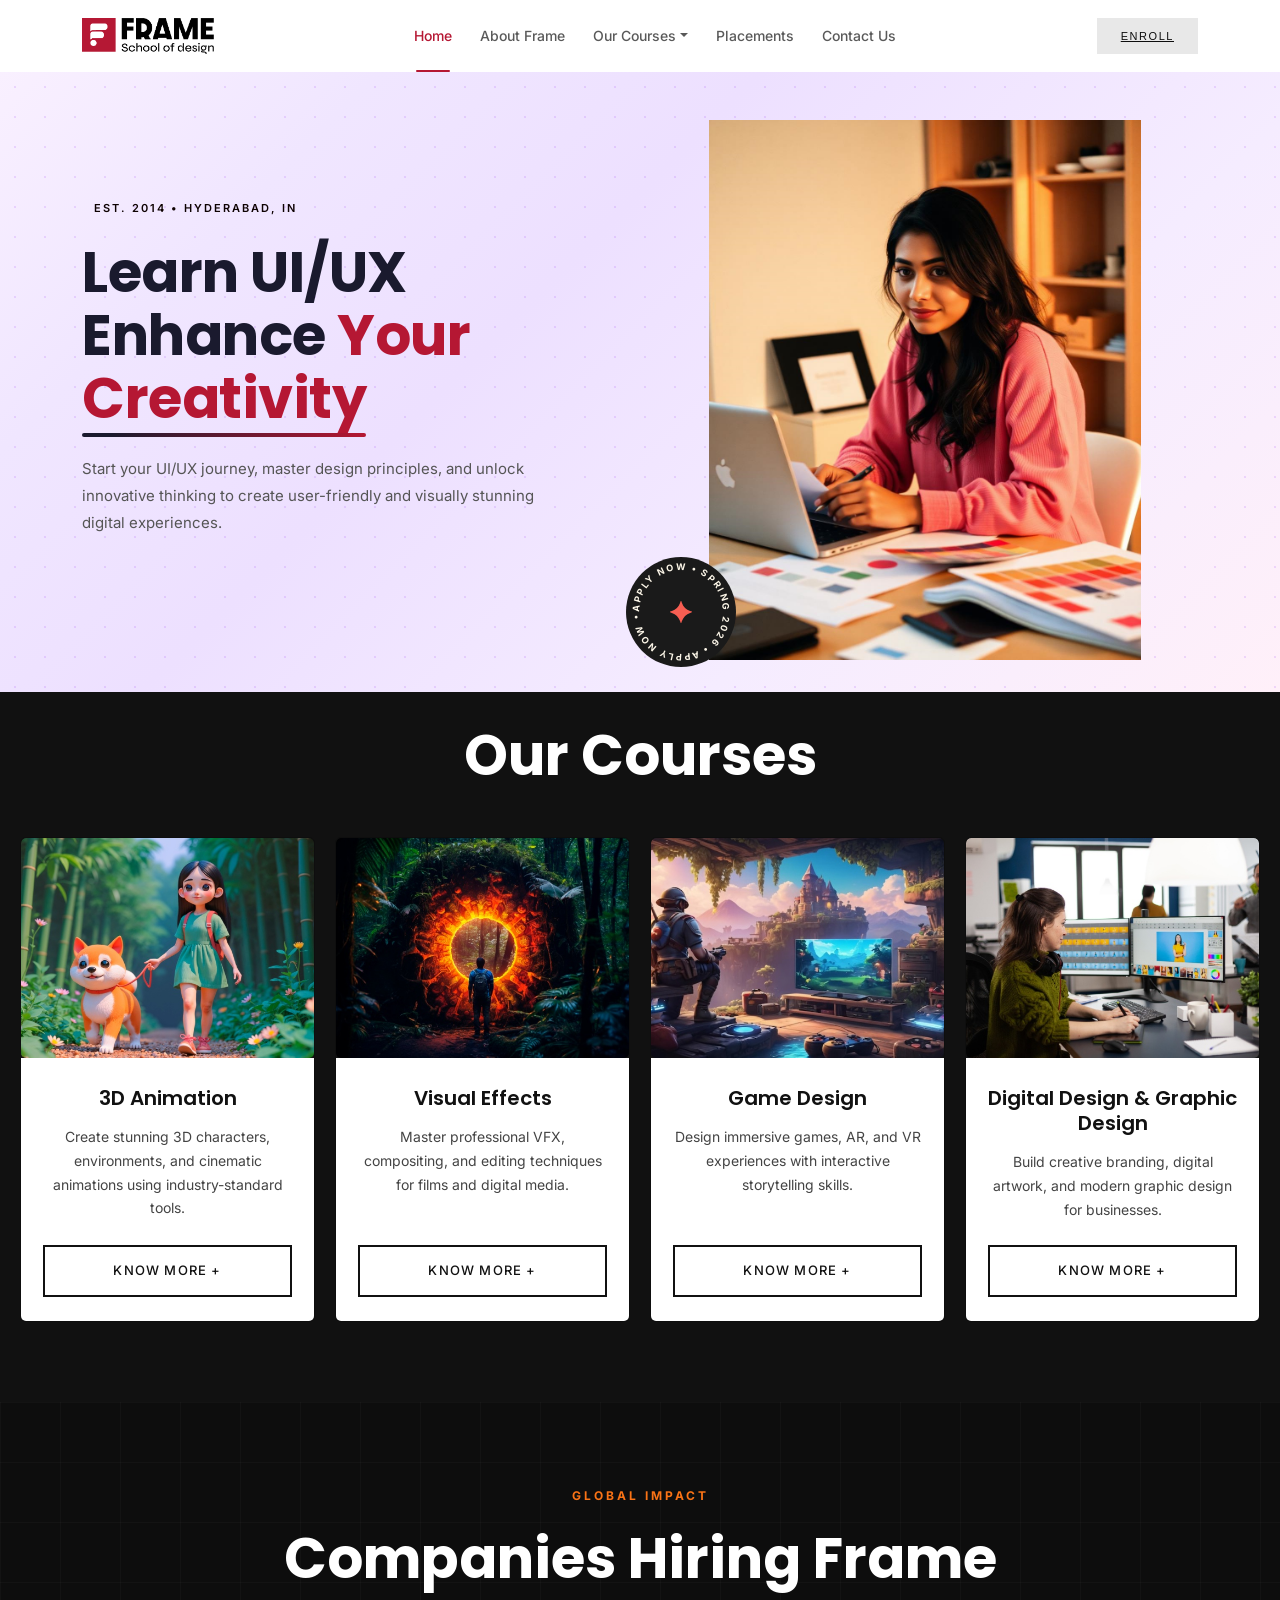
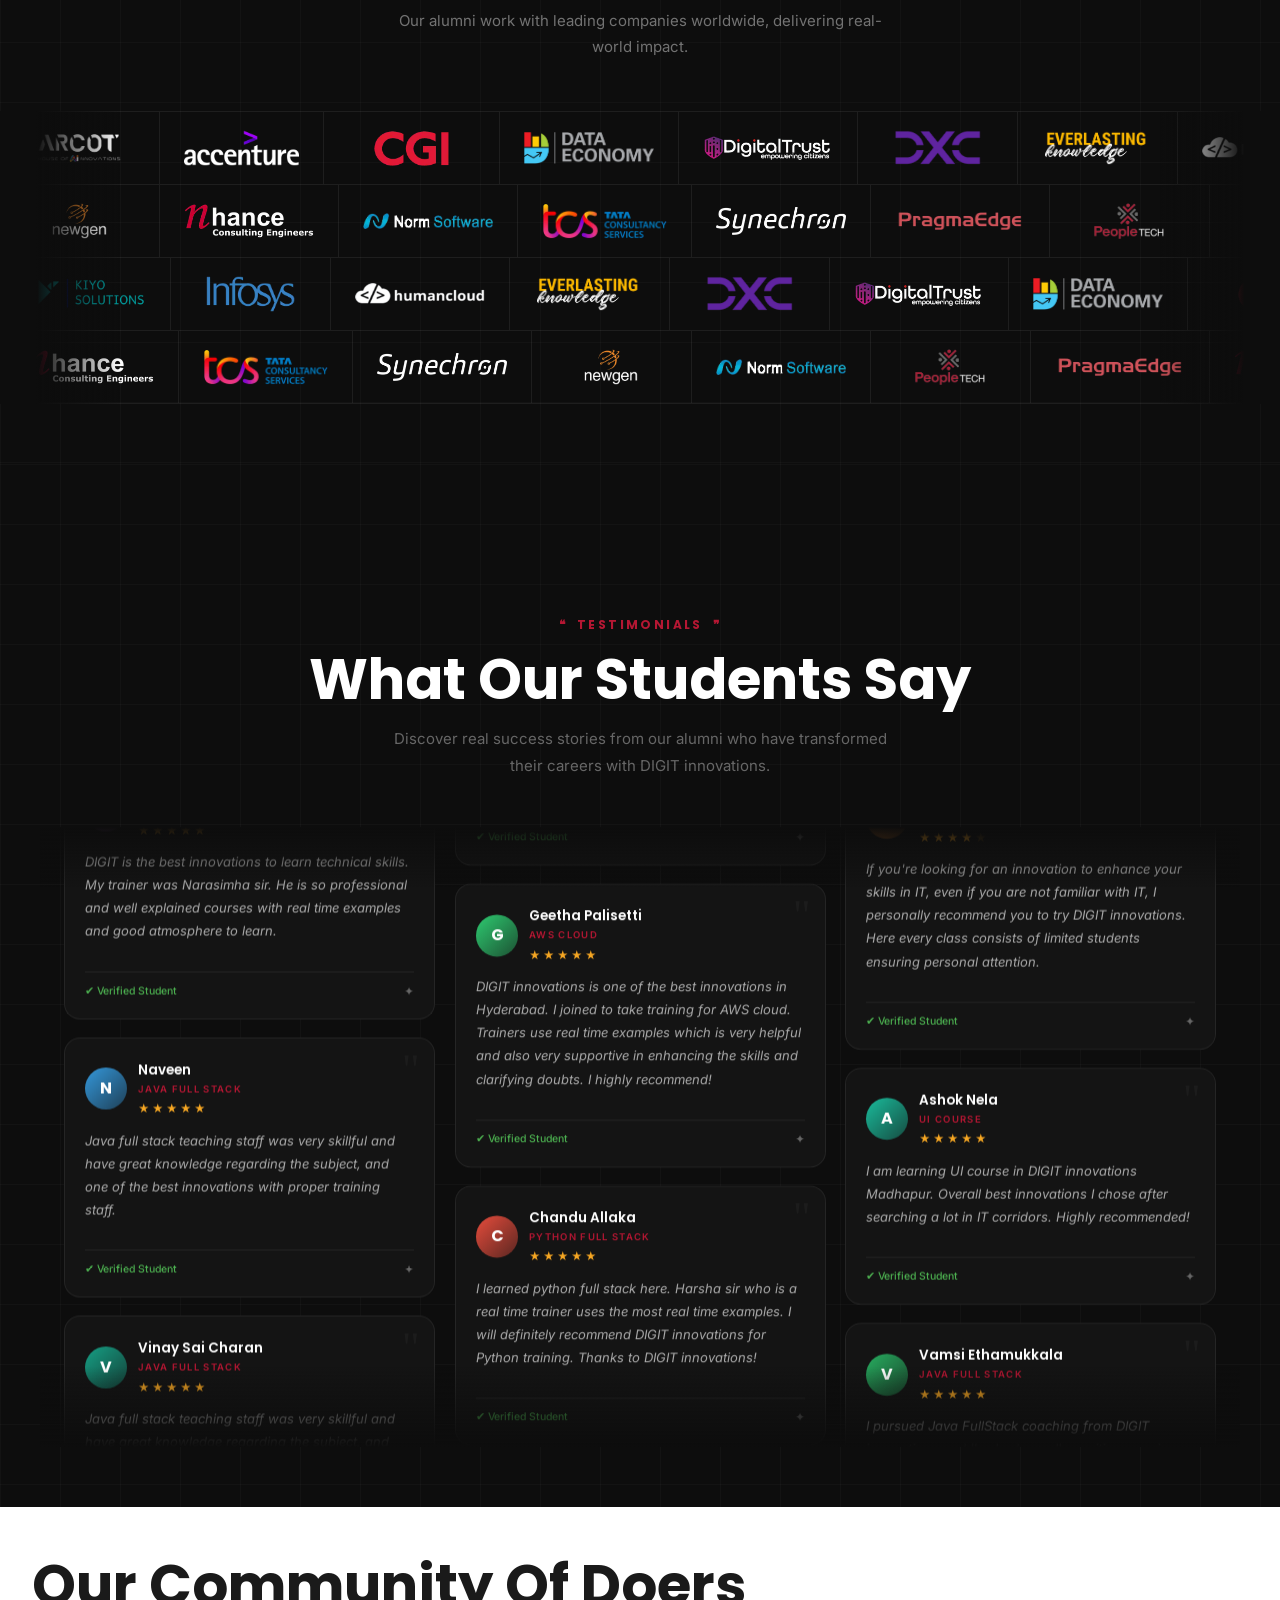
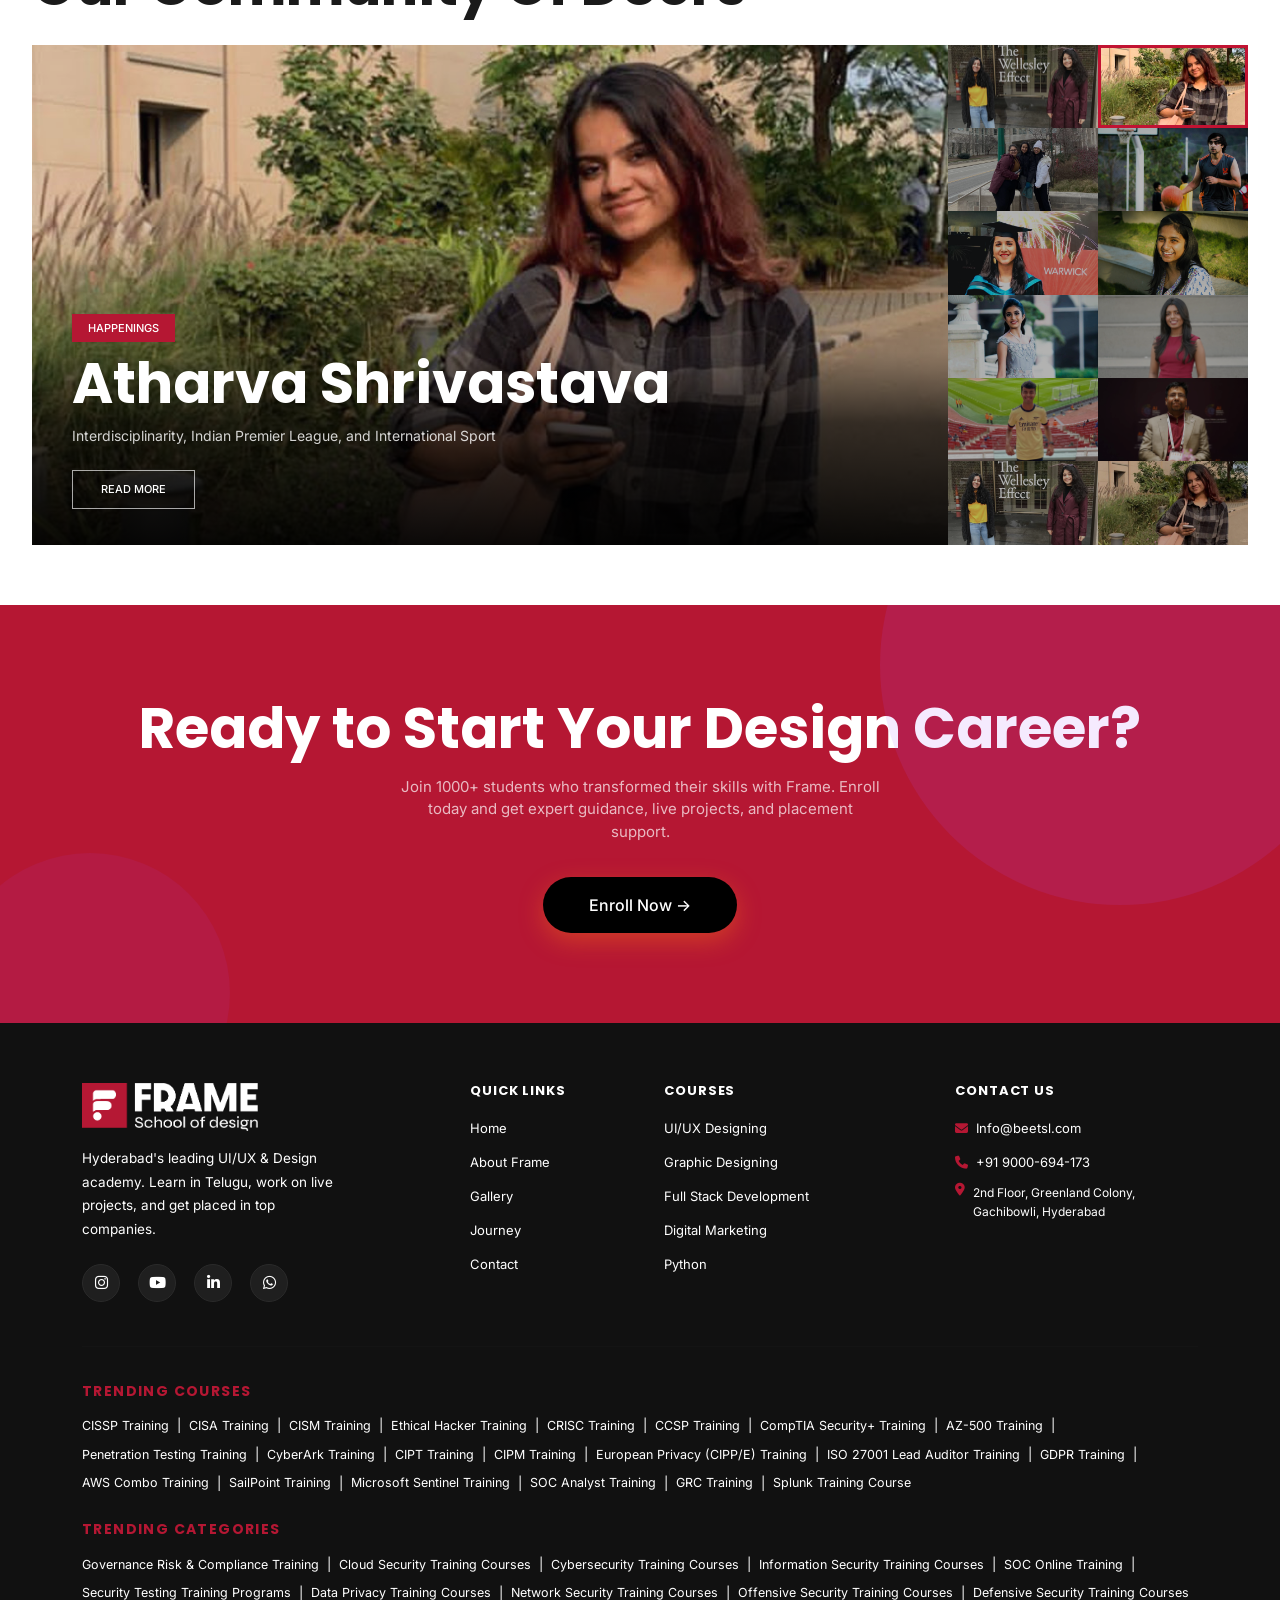
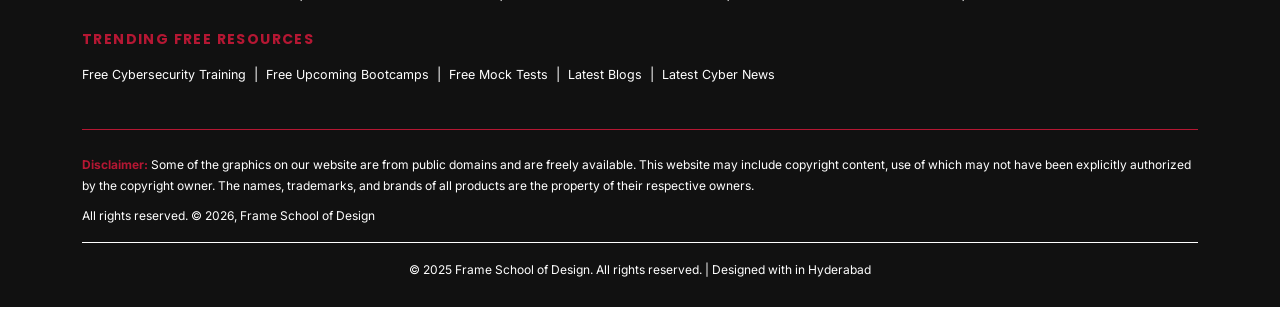
==== commit f53e6fec: "top courses section" ====
--- a/index.html
+++ b/index.html
@@ -212,39 +212,38 @@
     }
   </style>
   <!-- TOP COURSES -->
-  <section class="section">
-    <h2 class="section-title" style="margin-top: -30px;">Our Courses</h2>
+   <section class="section">
+    <h2 class="section-title">Our Courses</h2>
     <div class="cards-grid">
 
       <!-- 3D Animation -->
       <div class="card">
         <div class="card-img-wrap">
-          <img class="card-img" src="./assets/img/3d-animation.jpg" alt="Visual Effects" />
+          <img class="card-img" src="./assets/img/3d-animation.jpg" alt="3D Animation" />
         </div>
         <div class="card-body">
           <h3 class="card-title">3D Animation</h3>
-          <p class="card-desc">Create stunning 3D characters, environments, and cinematic animations using
-            industry-standard tools.</p>
+          <p class="card-desc">Create stunning 3D characters, environments, and cinematic animations using industry-standard tools.</p>
           <a href="#" class="btn btn-outline">Know More +</a>
         </div>
       </div>
+
+      <!-- Visual Effects -->
+      <div class="card">
+        <div class="card-img-wrap">
+          <img class="card-img" src="./assets/img/New-Project-5.jpg" alt="Visual Effects" />
+        </div>
+        <div class="card-body">
+          <h3 class="card-title">Visual Effects</h3>
+          <p class="card-desc">Master professional VFX, compositing, and editing techniques for films and digital media.</p>
+          <a href="#" class="btn btn-outline">Know More +</a>
+        </div>
+      </div>
+
       <!-- Game Design -->
       <div class="card">
         <div class="card-img-wrap">
-          <img class="card-img" src="./assets/img/New-Project-5.jpg" alt="Visual Effects" />
-        </div>
-        <div class="card-body">
-          <h3 class="card-title">Visual Effects</h3>
-          <p class="card-desc">Master professional VFX, compositing, and editing techniques for films and digital media.
-          </p>
-          <a href="#" class="btn btn-outline">Know More +</a>
-        </div>
-      </div>
-
-      <!-- Visual Effects -->
-      <div class="card">
-        <div class="card-img-wrap">
-          <img class="card-img" src="./assets/img/New-Project-6.jpg" alt="Visual Effects" />
+          <img class="card-img" src="./assets/img/New-Project-6.jpg" alt="Game Design" />
         </div>
         <div class="card-body">
           <h3 class="card-title">Game Design</h3>
@@ -253,12 +252,10 @@
         </div>
       </div>
 
-
-
       <!-- Digital Design -->
       <div class="card">
         <div class="card-img-wrap">
-          <img class="card-img" src="assets/img/multi-media.jpg" alt="Visual Effects" />
+          <img class="card-img" src="assets/img/multi-media.jpg" alt="Digital Design & Graphic Design" />
         </div>
         <div class="card-body">
           <h3 class="card-title">Digital Design &amp; Graphic Design</h3>
--- a/assets/css/style.css
+++ b/assets/css/style.css
@@ -1193,66 +1193,6 @@
   .rv { opacity: 1; transform: none; }
 }
 
-/* ── SECTION ── */
-.section{background:#111;padding:60px 20px 80px;}
-.section-title{text-align:center;font-size:56px;font-weight:700;color:#fff;margin-bottom:48px;}
-
-/* ── GRID — gap between cards ── */
-.cards-grid{
-  display:grid;
-  grid-template-columns:repeat(4,1fr);
-  gap:20px;                        /* ← space between each card */
-  max-width:1300px;
-  margin:0 auto;
-}
-
-/* ── CARD ── */
-.card{
-  background:#fff;color:#111;
-  display:flex;flex-direction:column;
-  overflow:hidden;
-  position:relative;
-}
-
-.card-img-wrap{
-  overflow:hidden;
-  width:100%;
-  aspect-ratio:4/3;
-  flex-shrink:0;
-}
-.card-img{
-  width:100%;height:100%;
-  object-fit:cover;display:block;
-  transition:transform .4s ease;
-}
-.card:hover .card-img{transform:scale(1.08);}
-
-.card-body{padding:28px 22px 24px;display:flex;flex-direction:column;flex:1;}
-.card-title{font-size:20px;font-weight:700;margin-bottom:14px;text-align:center;line-height:1.25;color:#111;}
-.card-desc{font-size:14px;line-height:1.7;text-align:center;color:#444;flex:1;margin-bottom:24px;}
-
-/* BUTTONS */
-.btn{
-  display:inline-flex;align-items:center;justify-content:center;gap:8px;
-  padding:14px 18px;
-  font-family:'Barlow',sans-serif;
-  font-size:13px;font-weight:700;letter-spacing:1.2px;text-transform:uppercase;
-  cursor:pointer;border-radius:0;
-  transition:background .25s,border-color .25s,color .25s;
-  text-decoration:none;
-}
-.btn-outline{background:transparent;border:2px solid #111;color:#111;}
-.card:hover .btn-outline{background:#b51733;border-color:#b51733;color:#fff;}
-
-.btn-filled{background:#b51733;border:2px solid #b51733;color:#fff;}
-.card:hover .btn-filled{background:#6a0000;border-color:#6a0000;}
-
-/* Game Design active card */
-.card.active-card{background:#b51733;}
-.card.active-card .card-title{color:#fff;}
-.card.active-card .card-desc{color:rgba(255,255,255,.85);}
-.card.active-card .btn-outline{border-color:#fff;color:#fff;}
-.card.active-card:hover .btn-outline{background:#fff;border-color:#fff;color:#b51733;}
 
 /* ── FABs ── */
 .fab{
@@ -1986,7 +1926,133 @@
 /* top course */
 
 /* ── Top Courses fonts only ── */
-
+ .section {
+      background: #111;
+      padding: 60px 20px 80px;
+    }
+
+    .section-title {
+      text-align: center;
+      font-size: 56px;
+      font-weight: 700;
+      color: #fff;
+      margin-bottom: 48px;
+      margin-top: -30px;
+      font-family: 'Poppins', sans-serif;
+    }
+
+    .cards-grid {
+      display: grid;
+      grid-template-columns: repeat(4, 1fr);
+      gap: 20px;
+      max-width: 1300px;
+      margin: 0 auto;
+    }
+
+    /* card itself is transparent — only body is white */
+    .card {
+      background: transparent;
+      display: flex;
+      flex-direction: column;
+      overflow: hidden;
+      position: relative;
+    }
+
+    .card-img-wrap {
+      overflow: hidden;
+      width: 100%;
+      aspect-ratio: 4/3;
+      flex-shrink: 0;
+    }
+
+    .card-img {
+      width: 100%;
+      height: 100%;
+      object-fit: cover;
+      display: block;
+      transition: transform .4s ease;
+    }
+
+    .card:hover .card-img {
+      transform: scale(1.08);
+    }
+
+    /* white body below the image */
+    .card-body {
+      padding: 28px 22px 24px;
+      display: flex;
+      flex-direction: column;
+      flex: 1;
+      background: #fff;
+    }
+
+    .card-title {
+      font-family: 'Poppins', sans-serif;
+      font-size: 20px;
+      font-weight: 600;
+      margin-bottom: 14px;
+      text-align: center;
+      line-height: 1.25;
+      color: #111;
+    }
+
+    .card-desc {
+      font-family: 'Inter', sans-serif;
+      font-size: 14px;
+      font-weight: 400;
+      line-height: 1.7;
+      text-align: center;
+      color: #444;
+      flex: 1;
+      margin-bottom: 24px;
+    }
+
+    .btn {
+      display: inline-flex;
+      align-items: center;
+      justify-content: center;
+      gap: 8px;
+      padding: 14px 18px;
+      font-family: 'Barlow', sans-serif;
+      font-size: 13px;
+      font-weight: 700;
+      letter-spacing: 1.2px;
+      text-transform: uppercase;
+      cursor: pointer;
+      border-radius: 0;
+      transition: background .25s, border-color .25s, color .25s;
+      text-decoration: none;
+    }
+
+    .btn-outline {
+      background: transparent;
+      border: 2px solid #111;
+      color: #111;
+    }
+
+    .card:hover .btn-outline {
+      background: #b51733;
+      border-color: #b51733;
+      color: #fff;
+    }
+
+    /* active card — red body */
+    .card.active-card .card-body {
+      background: #b51733;
+    }
+    .card.active-card .card-title { color: #fff; }
+    .card.active-card .card-desc  { color: rgba(255,255,255,.85); }
+    .card.active-card .btn-outline { border-color: #fff; color: #fff; }
+    .card.active-card:hover .btn-outline { background: #fff; border-color: #fff; color: #b51733; }
+
+    @media (max-width: 1024px) {
+      .cards-grid { grid-template-columns: repeat(2, 1fr); }
+      .section-title { font-size: 40px; }
+    }
+    @media (max-width: 600px) {
+      .cards-grid { grid-template-columns: 1fr; }
+      .section-title { font-size: 30px; }
+    }
 .section-title {
   font-family: 'Poppins', sans-serif;
   font-weight: 700;
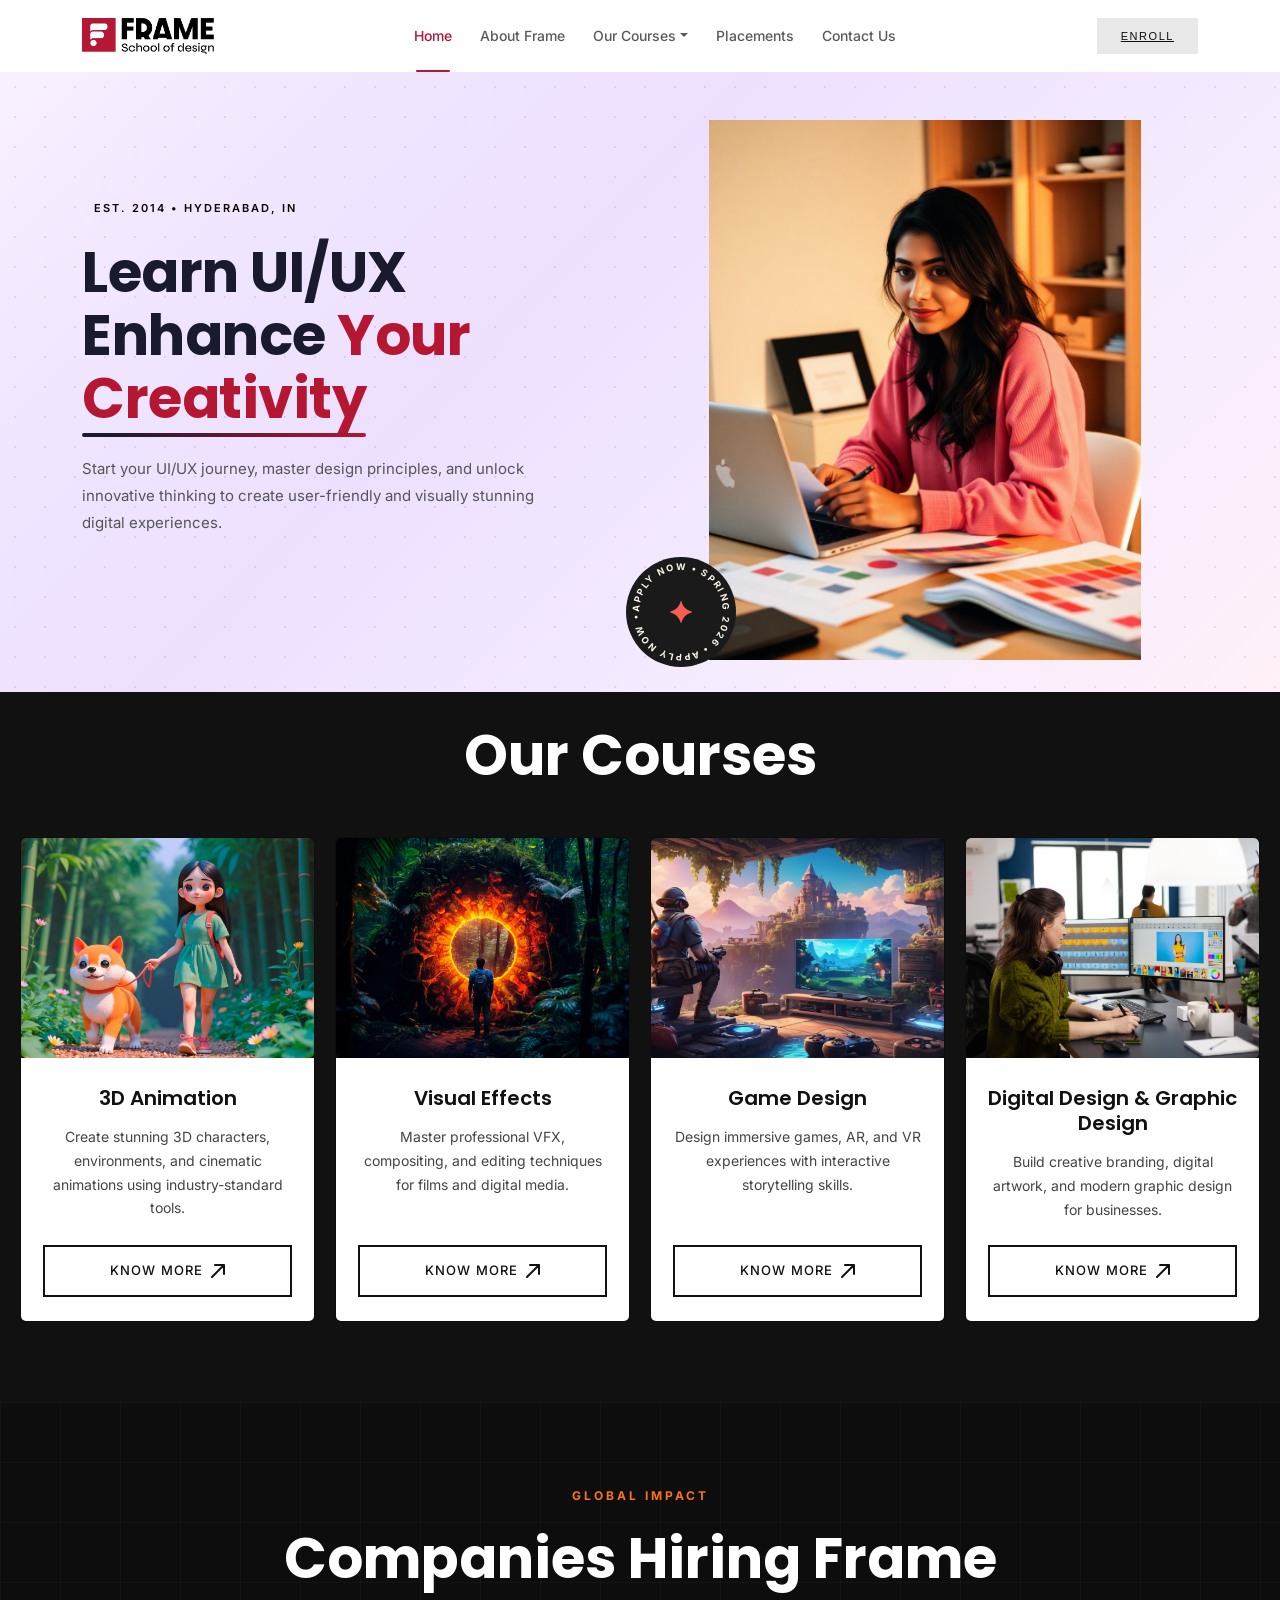
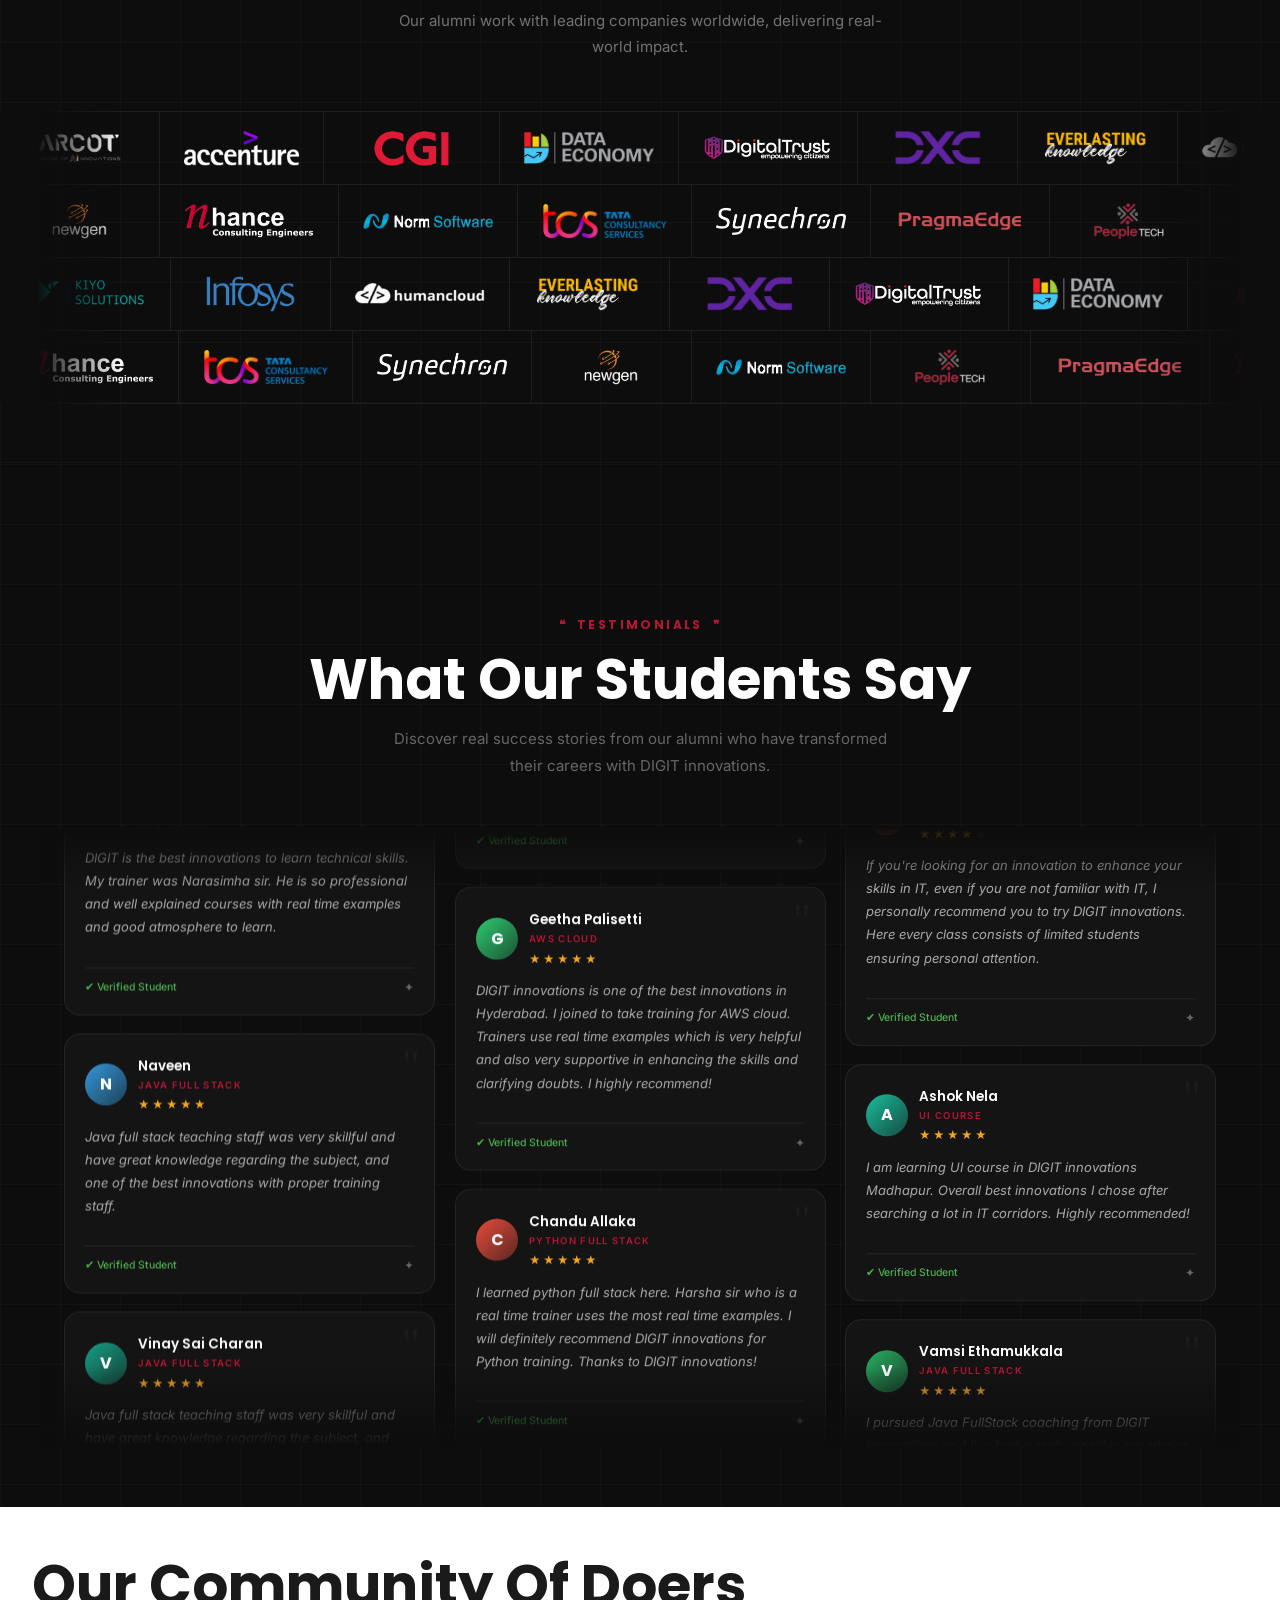
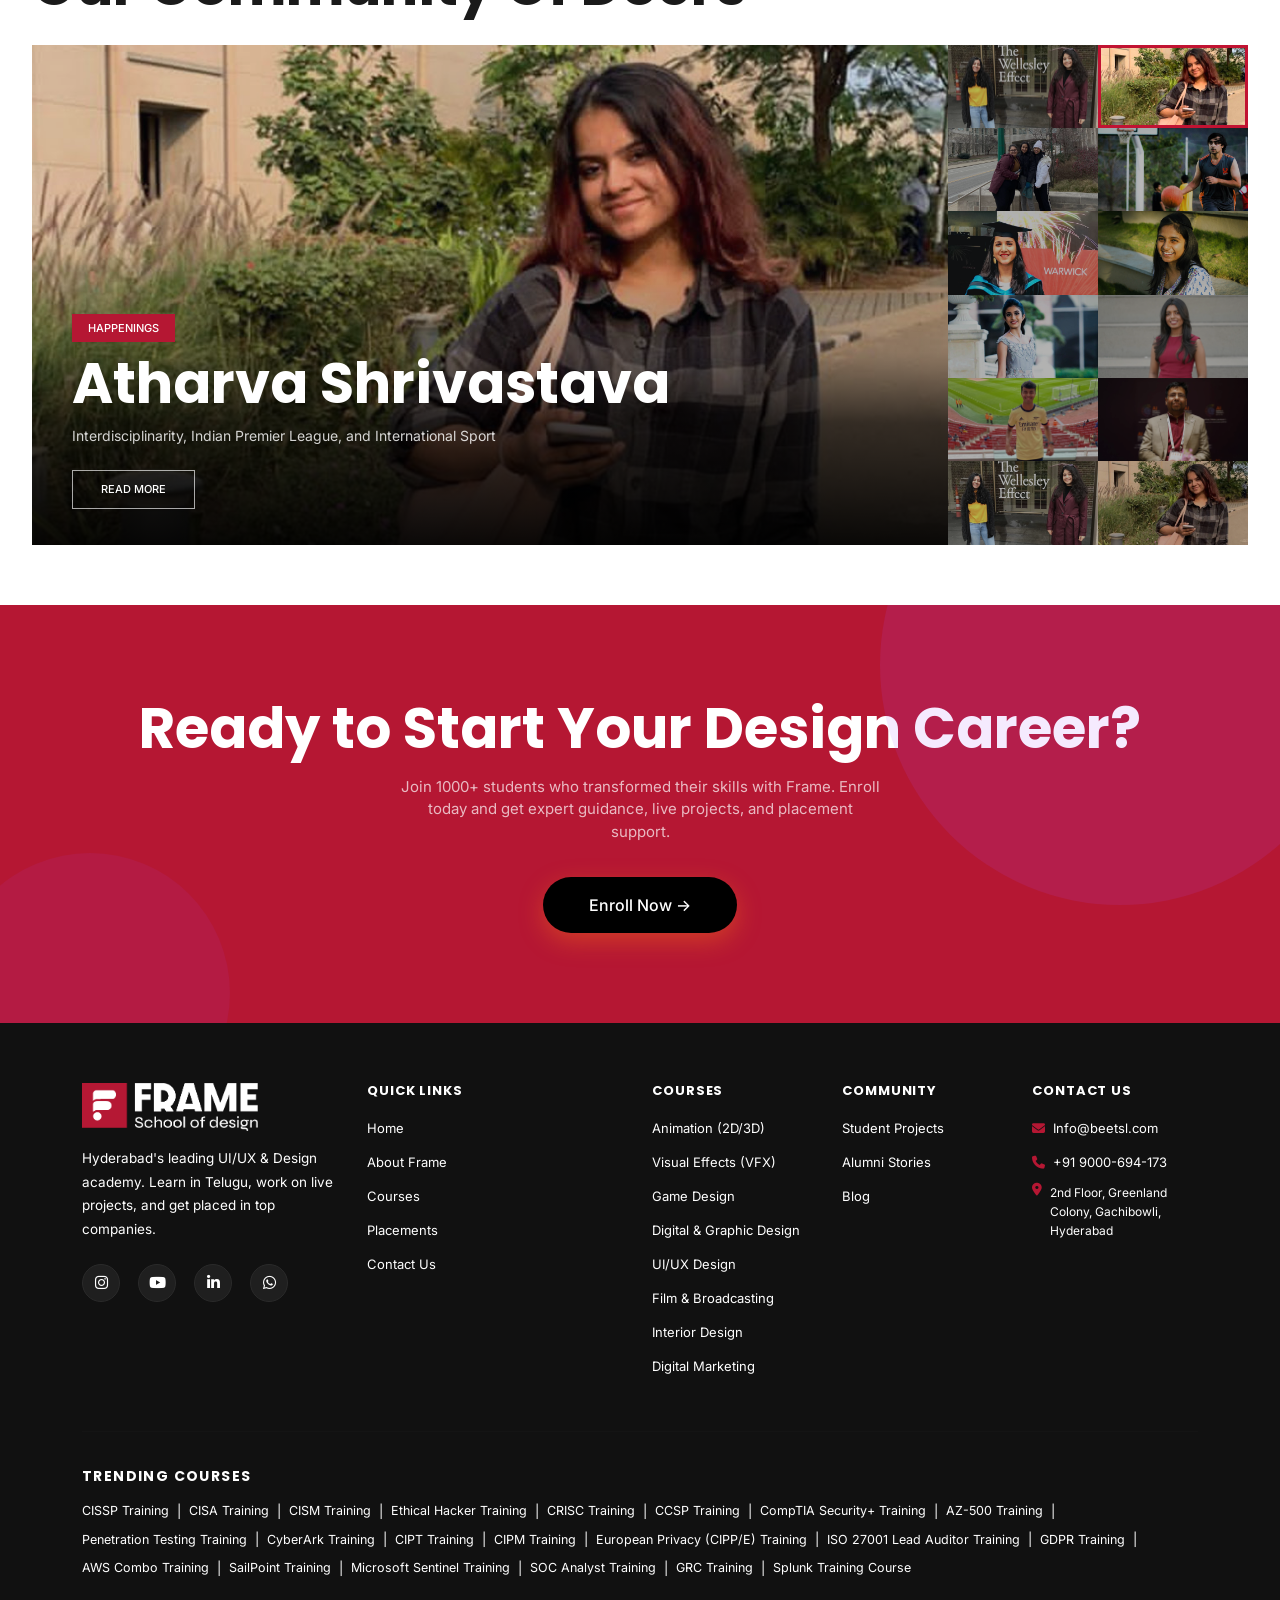
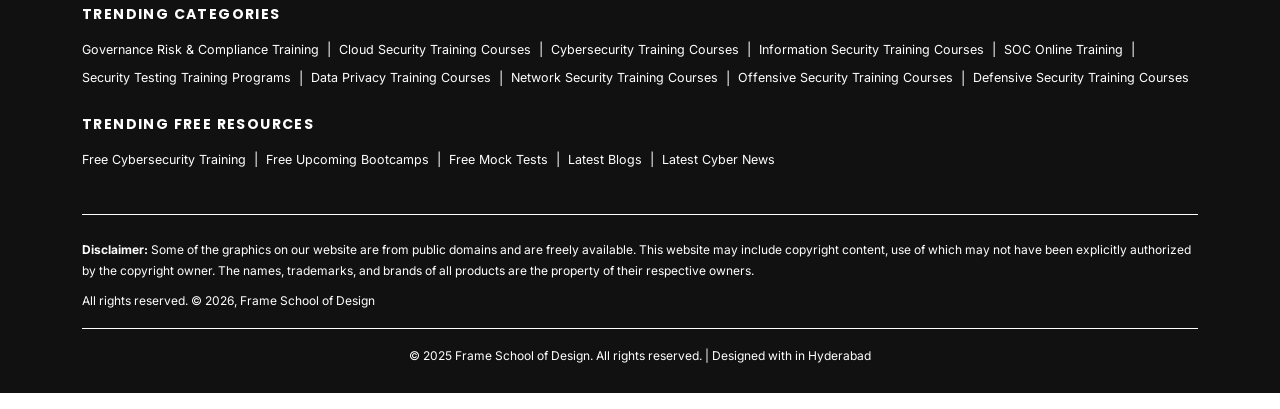
==== commit 4df2964c: "footer changes" ====
--- a/index.html
+++ b/index.html
@@ -1,24 +1,36 @@
-<!DOCTYPE html>
+<!doctype html>
 <html lang="en">
-
-<head>
-  <meta charset="UTF-8" />
-  <meta name="viewport" content="width=device-width, initial-scale=1.0" />
-  <title>Frame school of design</title>
-  <link href="https://cdn.jsdelivr.net/npm/bootstrap@5.3.2/dist/css/bootstrap.min.css" rel="stylesheet" />
-  <link href="https://fonts.googleapis.com/css2?family=Poppins:wght@300;400;500;600;700;800;900&display=swap"
-    rel="stylesheet" />
-  <link href="https://cdnjs.cloudflare.com/ajax/libs/font-awesome/6.5.0/css/all.min.css" rel="stylesheet" />
-  <link href="https://fonts.googleapis.com/css2?family=Inter:wght@400;500&display=swap" rel="stylesheet">
-  <link rel="stylesheet" href="https://cdnjs.cloudflare.com/ajax/libs/font-awesome/6.4.0/css/all.min.css" />
-  <link rel="stylesheet" href="assets/css/style.css">
-  <link rel="stylesheet" href="assets/css/community.css">
-</head>
-
-<body>
-
-  <!-- TOP BAR -->
-  <!-- <div class="top-bar">
+  <head>
+    <meta charset="UTF-8" />
+    <meta name="viewport" content="width=device-width, initial-scale=1.0" />
+    <title>Frame school of design</title>
+    <link
+      href="https://cdn.jsdelivr.net/npm/bootstrap@5.3.2/dist/css/bootstrap.min.css"
+      rel="stylesheet"
+    />
+    <link
+      href="https://fonts.googleapis.com/css2?family=Poppins:wght@300;400;500;600;700;800;900&display=swap"
+      rel="stylesheet"
+    />
+    <link
+      href="https://cdnjs.cloudflare.com/ajax/libs/font-awesome/6.5.0/css/all.min.css"
+      rel="stylesheet"
+    />
+    <link
+      href="https://fonts.googleapis.com/css2?family=Inter:wght@400;500&display=swap"
+      rel="stylesheet"
+    />
+    <link
+      rel="stylesheet"
+      href="https://cdnjs.cloudflare.com/ajax/libs/font-awesome/6.4.0/css/all.min.css"
+    />
+    <link rel="stylesheet" href="assets/css/style.css" />
+    <link rel="stylesheet" href="assets/css/community.css" />
+  </head>
+
+  <body>
+    <!-- TOP BAR -->
+    <!-- <div class="top-bar">
   <div class="container">
     <div class="d-flex justify-content-between align-items-center flex-wrap gap-2">
       <div class="d-flex gap-4 flex-wrap">
@@ -30,446 +42,809 @@
   </div>
 </div> -->
 
-
-  <!-- NAVBAR -->
-  <nav class="navbar navbar-expand-lg">
-    <div class="container">
-      <a class="brand-logo" href="#">
-        <img src="./assets/img/logo-1.png">
-      </a>
-      <button class="navbar-toggler border-0 shadow-none" type="button" data-bs-toggle="collapse"
-        data-bs-target="#navMain">
-        <span class="navbar-toggler-icon"></span>
-      </button>
-      <div class="collapse navbar-collapse" id="navMain">
-        <ul class="navbar-nav mx-auto gap-1">
-          <li class="nav-item"><a class="nav-link active" href="index.html">Home</a></li>
-          <li class="nav-item"><a class="nav-link" href="#">About Frame</a></li>
-
-          <li class="nav-item dropdown">
-            <a class="nav-link dropdown-toggle" href="#" data-bs-toggle="dropdown">Our Courses</a>
-            <ul class="dropdown-menu">
-              <li><a href="./ppp.html">ppp</a></li>
-              <li><a class="dropdown-item" href="#">UI/UX Designing</a></li>
-              <li><a class="dropdown-item" href="#">Graphic Designing</a></li>
-              <li><a class="dropdown-item" href="#">Full Stack Development</a></li>
-              <li><a class="dropdown-item" href="#">Digital Marketing</a></li>
-              <li><a class="dropdown-item" href="#">Python</a></li>
-            </ul>
-          </li>
-          <li class="nav-item"><a class="nav-link" href="#">Placements</a></li>
-          <li class="nav-item"><a class="nav-link" href="#">Contact Us</a></li>
-        </ul>
-        <div class="d-flex gap-3 mt-3 mt-lg-0 align-items-center">
-          <!-- <button class="btn-nav-login">Login</button> -->
-          <a href="enrollng-now.html" class="btn-nav-reg">Enroll</a>
+    <!-- NAVBAR -->
+    <nav class="navbar navbar-expand-lg">
+      <div class="container">
+        <a class="brand-logo" href="#">
+          <img src="./assets/img/logo-1.png" />
+        </a>
+        <button
+          class="navbar-toggler border-0 shadow-none"
+          type="button"
+          data-bs-toggle="collapse"
+          data-bs-target="#navMain"
+        >
+          <span class="navbar-toggler-icon"></span>
+        </button>
+        <div class="collapse navbar-collapse" id="navMain">
+          <ul class="navbar-nav mx-auto gap-1">
+            <li class="nav-item">
+              <a class="nav-link active" href="index.html">Home</a>
+            </li>
+            <li class="nav-item">
+              <a class="nav-link" href="#">About Frame</a>
+            </li>
+
+            <li class="nav-item dropdown">
+              <a
+                class="nav-link dropdown-toggle"
+                href="#"
+                data-bs-toggle="dropdown"
+                >Our Courses</a
+              >
+              <ul class="dropdown-menu">
+                <!-- <li><a href="./ppp.html">ppp</a></li> -->
+                <li><a class="dropdown-item" href="#">Animation (2D/3D)</a></li>
+                <li>
+                  <a class="dropdown-item" href="#">Visual Effects (VFX)</a>
+                </li>
+                <li><a class="dropdown-item" href="#">Game Design</a></li>
+                <li>
+                  <a class="dropdown-item" href="#">Digital & Graphic Design</a>
+                </li>
+                <li><a class="dropdown-item" href="#">UI/UX Design</a></li>
+                <li>
+                  <a class="dropdown-item" href="#">Film & Broadcasting</a>
+                </li>
+                <li><a class="dropdown-item" href="#">Interior Design</a></li>
+                <li><a class="dropdown-item" href="#">Digital Marketing</a></li>
+              </ul>
+            </li>
+            <li class="nav-item">
+              <a class="nav-link" href="#">Placements</a>
+            </li>
+            <li class="nav-item">
+              <a class="nav-link" href="#">Contact Us</a>
+            </li>
+          </ul>
+          <div class="d-flex gap-3 mt-3 mt-lg-0 align-items-center">
+            <!-- <button class="btn-nav-login">Login</button> -->
+            <a href="enrollng-now.html" class="btn-nav-reg">Enroll</a>
+          </div>
         </div>
       </div>
-    </div>
-  </nav>
-
-  <!-- HERO -->
-  <!-- ========== UPDATED HERO SECTION ========== -->
-
-  <section class="hero-section">
-
-    <div class="container">
-      <div class="row align-items-center">
-
-        <!-- LEFT -->
-        <div class="col-lg-6">
-          <div class="hero-left">
-
-            <div class="hero-tag">
-              EST. 2014 • HYDERABAD, IN
-            </div>
-
-            <h1>
-              Learn UI/UX<br>
-              <span class="h1-enhance">Enhance <span class="h1-your">Your</span></span><br>
-              <span class="h1-creativity">Creativity</span>
-            </h1>
-
-            <p class="hero-para">
-              Start your UI/UX journey, master design principles, and unlock innovative thinking
-              to create user-friendly and visually stunning digital experiences.
-            </p>
-
-          </div>
-        </div>
-
-        <!-- RIGHT — badge is now INSIDE person-wrap -->
-        <div class="col-lg-6 hero-right">
-          <div class="person-wrap mx-auto">
-
-            <img src="./assets/img/banner-two-img-1.png" alt="Hero Image">
-
-            <!-- ✦ ROTATING BADGE — positioned over image bottom-right ✦ -->
-            <div class="hero-circle">
-              <svg class="hero-circle__ring" viewBox="0 0 120 120" xmlns="http://www.w3.org/2000/svg">
-                <defs>
-                  <path id="textCircle" d="M 60,60 m -46,0 a 46,46 0 1,1 92,0 a 46,46 0 1,1 -92,0" />
-                </defs>
-                <text fill="#fcf6e8" font-size="10" font-family="inherit" font-weight="700" letter-spacing="2">
-                  <textPath href="#textCircle">
-                    APPLY NOW • SPRING 2026 • APPLY NOW •
-                  </textPath>
-                </text>
-
-              </svg>
-
-              <!-- Red star from your SVG -->
-              <svg class="hero-circle__star" viewBox="60 60 30 30" xmlns="http://www.w3.org/2000/svg">
-                <path fill="#f75e52" d="M75.29,66.46l.46,1.36c1.02,3.02,3.4,5.4,6.42,6.42l1.36.46c.28.09.28.49,0,.59
+    </nav>
+
+    <!-- HERO -->
+    <!-- ========== UPDATED HERO SECTION ========== -->
+
+    <section class="hero-section">
+      <div class="container">
+        <div class="row align-items-center">
+          <!-- LEFT -->
+          <div class="col-lg-6">
+            <div class="hero-left">
+              <div class="hero-tag">EST. 2014 • HYDERABAD, IN</div>
+
+              <h1>
+                Learn UI/UX<br />
+                <span class="h1-enhance"
+                  >Enhance <span class="h1-your">Your</span></span
+                ><br />
+                <span class="h1-creativity">Creativity</span>
+              </h1>
+
+              <p class="hero-para">
+                Start your UI/UX journey, master design principles, and unlock
+                innovative thinking to create user-friendly and visually
+                stunning digital experiences.
+              </p>
+            </div>
+          </div>
+
+          <!-- RIGHT — badge is now INSIDE person-wrap -->
+          <div class="col-lg-6 hero-right">
+            <div class="person-wrap mx-auto">
+              <img src="./assets/img/banner-two-img-1.png" alt="Hero Image" />
+
+              <!-- ✦ ROTATING BADGE — positioned over image bottom-right ✦ -->
+              <div class="hero-circle">
+                <svg
+                  class="hero-circle__ring"
+                  viewBox="0 0 120 120"
+                  xmlns="http://www.w3.org/2000/svg"
+                >
+                  <defs>
+                    <path
+                      id="textCircle"
+                      d="M 60,60 m -46,0 a 46,46 0 1,1 92,0 a 46,46 0 1,1 -92,0"
+                    />
+                  </defs>
+                  <text
+                    fill="#fcf6e8"
+                    font-size="10"
+                    font-family="inherit"
+                    font-weight="700"
+                    letter-spacing="2"
+                  >
+                    <textPath href="#textCircle">
+                      APPLY NOW • SPRING 2026 • APPLY NOW •
+                    </textPath>
+                  </text>
+                </svg>
+
+                <!-- Red star from your SVG -->
+                <svg
+                  class="hero-circle__star"
+                  viewBox="60 60 30 30"
+                  xmlns="http://www.w3.org/2000/svg"
+                >
+                  <path
+                    fill="#f75e52"
+                    d="M75.29,66.46l.46,1.36c1.02,3.02,3.4,5.4,6.42,6.42l1.36.46c.28.09.28.49,0,.59
                    l-1.36.46c-3.02,1.02-5.4,3.4-6.42,6.42l-.46,1.36c-.09.28-.49.28-.59,0
                    l-.46-1.36c-1.02-3.02-3.4-5.4-6.42-6.42l-1.36-.46c-.28-.09-.28-.49,0-.59
-                   l1.36-.46c3.02-1.02,5.4-3.4,6.42-6.42l.46-1.36c.09-.28.49-.28.59,0Z" />
+                   l1.36-.46c3.02-1.02,5.4-3.4,6.42-6.42l.46-1.36c.09-.28.49-.28.59,0Z"
+                  />
+                </svg>
+              </div>
+              <!-- END ROTATING BADGE -->
+            </div>
+          </div>
+        </div>
+      </div>
+    </section>
+
+    <!-- ========== CSS TO ADD IN YOUR STYLESHEET ========== -->
+    <style>
+      /* Make the image wrapper position:relative so badge can anchor to it */
+      .person-wrap {
+        position: relative;
+        display: inline-block;
+        /* shrink-wraps around the image */
+      }
+
+      .person-wrap img {
+        display: block;
+        width: 100%;
+        height: auto;
+      }
+
+      /* ── Badge container ── */
+      .hero-circle {
+        position: absolute;
+        bottom: -7px;
+        /* hangs slightly below the image */
+        right: 405px;
+        /* hangs slightly outside the right edge */
+        width: 110px;
+        height: 110px;
+        background: #1a1a1a;
+        border-radius: 50%;
+        display: flex;
+        align-items: center;
+        justify-content: center;
+        cursor: pointer;
+        z-index: 10;
+      }
+
+      /* Rotating text ring */
+      .hero-circle__ring {
+        position: absolute;
+        inset: 0;
+        width: 100%;
+        height: 100%;
+        animation: badgeSpin 12s linear infinite;
+      }
+
+      /* Static red star in center */
+      .hero-circle__star {
+        position: absolute;
+        width: 38px;
+        height: 38px;
+        z-index: 2;
+      }
+
+      @keyframes badgeSpin {
+        from {
+          transform: rotate(0deg);
+        }
+
+        to {
+          transform: rotate(360deg);
+        }
+      }
+
+      /* ── Responsive: tuck badge inside on small screens ── */
+      @media (max-width: 576px) {
+        .hero-circle {
+          width: 85px;
+          height: 85px;
+          bottom: -16px;
+          right: -16px;
+        }
+
+        .hero-circle__star {
+          width: 28px;
+          height: 28px;
+        }
+
+        .btn-arrow {
+          flex-shrink: 0;
+          transition: transform 0.25s;
+        }
+
+        .btn:hover .btn-arrow {
+          transform: translate(2px, -2px);
+        }
+      }
+    </style>
+    <!-- TOP COURSES -->
+    <section class="section">
+      <h2 class="section-title">Our Courses</h2>
+      <div class="cards-grid">
+        <!-- 3D Animation -->
+        <div class="card">
+          <div class="card-img-wrap">
+            <img
+              class="card-img"
+              src="./assets/img/3d-animation.jpg"
+              alt="3D Animation"
+            />
+          </div>
+          <div class="card-body">
+            <h3 class="card-title">3D Animation</h3>
+            <p class="card-desc">
+              Create stunning 3D characters, environments, and cinematic
+              animations using industry-standard tools.
+            </p>
+            <a href="#" class="btn btn-outline">
+              Know More
+              <svg
+                class="btn-arrow"
+                width="14"
+                height="14"
+                viewBox="0 0 14 14"
+                fill="none"
+                xmlns="http://www.w3.org/2000/svg"
+              >
+                <path
+                  d="M1 13L13 1M13 1H4M13 1V10"
+                  stroke="currentColor"
+                  stroke-width="2"
+                  stroke-linecap="round"
+                  stroke-linejoin="round"
+                />
               </svg>
-            </div>
-            <!-- END ROTATING BADGE -->
-
-          </div>
-        </div>
-
+            </a>
+          </div>
+        </div>
+
+        <!-- Visual Effects -->
+        <div class="card">
+          <div class="card-img-wrap">
+            <img
+              class="card-img"
+              src="./assets/img/New-Project-5.jpg"
+              alt="Visual Effects"
+            />
+          </div>
+          <div class="card-body">
+            <h3 class="card-title">Visual Effects</h3>
+            <p class="card-desc">
+              Master professional VFX, compositing, and editing techniques for
+              films and digital media.
+            </p>
+            <a href="#" class="btn btn-outline">
+              Know More
+              <svg
+                class="btn-arrow"
+                width="14"
+                height="14"
+                viewBox="0 0 14 14"
+                fill="none"
+                xmlns="http://www.w3.org/2000/svg"
+              >
+                <path
+                  d="M1 13L13 1M13 1H4M13 1V10"
+                  stroke="currentColor"
+                  stroke-width="2"
+                  stroke-linecap="round"
+                  stroke-linejoin="round"
+                />
+              </svg>
+            </a>
+          </div>
+        </div>
+
+        <!-- Game Design -->
+        <div class="card">
+          <div class="card-img-wrap">
+            <img
+              class="card-img"
+              src="./assets/img/New-Project-6.jpg"
+              alt="Game Design"
+            />
+          </div>
+          <div class="card-body">
+            <h3 class="card-title">Game Design</h3>
+            <p class="card-desc">
+              Design immersive games, AR, and VR experiences with interactive
+              storytelling skills.
+            </p>
+            <a href="#" class="btn btn-outline">
+              Know More
+              <svg
+                class="btn-arrow"
+                width="14"
+                height="14"
+                viewBox="0 0 14 14"
+                fill="none"
+                xmlns="http://www.w3.org/2000/svg"
+              >
+                <path
+                  d="M1 13L13 1M13 1H4M13 1V10"
+                  stroke="currentColor"
+                  stroke-width="2"
+                  stroke-linecap="round"
+                  stroke-linejoin="round"
+                />
+              </svg>
+            </a>
+          </div>
+        </div>
+
+        <!-- Digital Design -->
+        <div class="card">
+          <div class="card-img-wrap">
+            <img
+              class="card-img"
+              src="assets/img/multi-media.jpg"
+              alt="Digital Design & Graphic Design"
+            />
+          </div>
+          <div class="card-body">
+            <h3 class="card-title">Digital Design &amp; Graphic Design</h3>
+            <p class="card-desc">
+              Build creative branding, digital artwork, and modern graphic
+              design for businesses.
+            </p>
+            <a href="#" class="btn btn-outline">
+              Know More
+              <svg
+                class="btn-arrow"
+                width="14"
+                height="14"
+                viewBox="0 0 14 14"
+                fill="none"
+                xmlns="http://www.w3.org/2000/svg"
+              >
+                <path
+                  d="M1 13L13 1M13 1H4M13 1V10"
+                  stroke="currentColor"
+                  stroke-width="2"
+                  stroke-linecap="round"
+                  stroke-linejoin="round"
+                />
+              </svg>
+            </a>
+          </div>
+        </div>
       </div>
-    </div>
-  </section>
-
-
-  <!-- ========== CSS TO ADD IN YOUR STYLESHEET ========== -->
-  <style>
-    /* Make the image wrapper position:relative so badge can anchor to it */
-    .person-wrap {
-      position: relative;
-      display: inline-block;
-      /* shrink-wraps around the image */
-    }
-
-    .person-wrap img {
-      display: block;
-      width: 100%;
-      height: auto;
-    }
-
-    /* ── Badge container ── */
-    .hero-circle {
-      position: absolute;
-      bottom: -7px;
-      /* hangs slightly below the image */
-      right: 405px;
-      /* hangs slightly outside the right edge */
-      width: 110px;
-      height: 110px;
-      background: #1a1a1a;
-      border-radius: 50%;
-      display: flex;
-      align-items: center;
-      justify-content: center;
-      cursor: pointer;
-      z-index: 10;
-    }
-
-    /* Rotating text ring */
-    .hero-circle__ring {
-      position: absolute;
-      inset: 0;
-      width: 100%;
-      height: 100%;
-      animation: badgeSpin 12s linear infinite;
-    }
-
-    /* Static red star in center */
-    .hero-circle__star {
-      position: absolute;
-      width: 38px;
-      height: 38px;
-      z-index: 2;
-    }
-
-    @keyframes badgeSpin {
-      from {
-        transform: rotate(0deg);
+    </section>
+
+    <!-- GLOBAL IMPACT -->
+    <section class="gi-section rv">
+      <div class="container text-center">
+        <div class="gi-tag">GLOBAL IMPACT</div>
+        <h2 class="gi-title">Companies Hiring Frame</h2>
+        <p class="gi-subtitle">
+          Our alumni work with leading companies worldwide, delivering
+          real-world impact.
+        </p>
+      </div>
+
+      <div class="gi-marquee-wrap">
+        <div class="gi-fade-l"></div>
+        <div class="gi-fade-r"></div>
+
+        <!-- ROW 1 → forward -->
+        <div class="gi-lane">
+          <div class="gi-track fwd">
+            <div class="gi-logo">
+              <img src="./assets/img/brand-logo-1.webp" alt="TCS" />
+            </div>
+            <div class="gi-logo">
+              <img src="./assets/img/brand-logo-2.webp" alt="Accenture" />
+            </div>
+            <div class="gi-logo">
+              <img src="./assets/img/brand-logo-3.webp" alt="Infosys" />
+            </div>
+            <div class="gi-logo">
+              <img src="./assets/img/brand-logo-4.webp" alt="Cognizant" />
+            </div>
+            <div class="gi-logo">
+              <img src="./assets/img/brand-logo-5.webp" alt="EPAM" />
+            </div>
+            <div class="gi-logo">
+              <img src="./assets/img/brand-logo-6.png" alt="ONPASSIVE" />
+            </div>
+            <div class="gi-logo">
+              <img src="./assets/img/brand-logo-7.png" alt="DXC" />
+            </div>
+            <div class="gi-logo">
+              <img src="./assets/img/brand-logo-8.png" alt="CGI" />
+            </div>
+            <div class="gi-logo">
+              <img src="./assets/img/brand-logo-9.webp" alt="Newgen" />
+            </div>
+            <div class="gi-logo">
+              <img src="./assets/img/brand-logo-10.webp" alt="SOLIX" />
+            </div>
+
+            <!-- duplicate set for seamless loop -->
+            <div class="gi-logo">
+              <img src="./assets/img/brand-logo-1.webp" alt="TCS" />
+            </div>
+            <div class="gi-logo">
+              <img src="./assets/img/brand-logo-2.webp" alt="Accenture" />
+            </div>
+            <div class="gi-logo">
+              <img src="./assets/img/brand-logo-3.webp" alt="Infosys" />
+            </div>
+            <div class="gi-logo">
+              <img src="./assets/img/brand-logo-4.webp" alt="Cognizant" />
+            </div>
+            <div class="gi-logo">
+              <img src="./assets/img/brand-logo-5.webp" alt="EPAM" />
+            </div>
+            <div class="gi-logo">
+              <img src="./assets/img/brand-logo-6.png" alt="ONPASSIVE" />
+            </div>
+            <div class="gi-logo">
+              <img src="./assets/img/brand-logo-7.png" alt="DXC" />
+            </div>
+            <div class="gi-logo">
+              <img src="./assets/img/brand-logo-8.png" alt="CGI" />
+            </div>
+            <div class="gi-logo">
+              <img src="./assets/img/brand-logo-9.png" alt="Newgen" />
+            </div>
+            <div class="gi-logo">
+              <img src="./assets/img/brand-logo-10.webp" alt="SOLIX" />
+            </div>
+          </div>
+        </div>
+
+        <!-- ROW 2 ← reverse -->
+        <div class="gi-lane">
+          <div class="gi-track rev">
+            <div class="gi-logo">
+              <img src="./assets/img/brand-logo-12.webp" alt="TCS" />
+            </div>
+            <div class="gi-logo">
+              <img src="./assets/img/brand-logo-13.webp" alt="Accenture" />
+            </div>
+            <div class="gi-logo">
+              <img src="./assets/img/brand-logo-14.webp" alt="Infosys" />
+            </div>
+            <div class="gi-logo">
+              <img src="./assets/img/brand-logo-15.webp" alt="Cognizant" />
+            </div>
+            <div class="gi-logo">
+              <img src="./assets/img/brand-logo-16.webp" alt="EPAM" />
+            </div>
+            <div class="gi-logo">
+              <img src="./assets/img/brand-logo-17.webp" alt="ONPASSIVE" />
+            </div>
+            <div class="gi-logo">
+              <img src="./assets/img/brand-logo-18.webp" alt="DXC" />
+            </div>
+            <!-- duplicate -->
+            <div class="gi-logo">
+              <img src="./assets/img/brand-logo-12.webp" alt="TCS" />
+            </div>
+            <div class="gi-logo">
+              <img src="./assets/img/brand-logo-13.webp" alt="Accenture" />
+            </div>
+            <div class="gi-logo">
+              <img src="./assets/img/brand-logo-14.webp" alt="Infosys" />
+            </div>
+            <div class="gi-logo">
+              <img src="./assets/img/brand-logo-15.webp" alt="Cognizant" />
+            </div>
+            <div class="gi-logo">
+              <img src="./assets/img/brand-logo-16.webp" alt="EPAM" />
+            </div>
+            <div class="gi-logo">
+              <img src="./assets/img/brand-logo-17.webp" alt="ONPASSIVE" />
+            </div>
+            <div class="gi-logo">
+              <img src="./assets/img/brand-logo-18.webp" alt="DXC" />
+            </div>
+          </div>
+        </div>
+
+        <!-- ROW 3 → forward slow -->
+        <div class="gi-lane">
+          <div class="gi-track fwd2">
+            <div class="gi-logo">
+              <img src="./assets/img/brand-logo-10.webp" alt="TCS" />
+            </div>
+            <div class="gi-logo">
+              <img src="./assets/img/brand-logo-9.webp" alt="Accenture" />
+            </div>
+            <div class="gi-logo">
+              <img src="./assets/img/brand-logo-8.png" alt="Infosys" />
+            </div>
+            <div class="gi-logo">
+              <img src="./assets/img/brand-logo-7.png" alt="Cognizant" />
+            </div>
+            <div class="gi-logo">
+              <img src="./assets/img/brand-logo-6.png" alt="EPAM" />
+            </div>
+            <div class="gi-logo">
+              <img src="./assets/img/brand-logo-5.webp" alt="ONPASSIVE" />
+            </div>
+            <div class="gi-logo">
+              <img src="./assets/img/brand-logo-4.webp" alt="DXC" />
+            </div>
+            <div class="gi-logo">
+              <img src="./assets/img/brand-logo-3.webp" alt="CGI" />
+            </div>
+            <div class="gi-logo">
+              <img src="./assets/img/brand-logo-2.webp" alt="Newgen" />
+            </div>
+            <div class="gi-logo">
+              <img src="./assets/img/brand-logo-1.webp" alt="SOLIX" />
+            </div>
+
+            <!-- duplicate -->
+            <div class="gi-logo">
+              <img src="./assets/img/brand-logo-10.webp" alt="TCS" />
+            </div>
+            <div class="gi-logo">
+              <img src="./assets/img/brand-logo-9.webp" alt="Accenture" />
+            </div>
+            <div class="gi-logo">
+              <img src="./assets/img/brand-logo-8.png" alt="Infosys" />
+            </div>
+            <div class="gi-logo">
+              <img src="./assets/img/brand-logo-7.png" alt="Cognizant" />
+            </div>
+            <div class="gi-logo">
+              <img src="./assets/img/brand-logo-6.png" alt="EPAM" />
+            </div>
+            <div class="gi-logo">
+              <img src="./assets/img/brand-logo-5.webp" alt="ONPASSIVE" />
+            </div>
+            <div class="gi-logo">
+              <img src="./assets/img/brand-logo-4.png" alt="DXC" />
+            </div>
+            <div class="gi-logo">
+              <img src="./assets/img/brand-logo-3.png" alt="CGI" />
+            </div>
+            <div class="gi-logo">
+              <img src="./assets/img/brand-logo-2.png" alt="Newgen" />
+            </div>
+            <div class="gi-logo">
+              <img src="./assets/img/brand-logo-1.webp" alt="SOLIX" />
+            </div>
+          </div>
+        </div>
+
+        <!-- ROW 4 ← reverse slowest -->
+        <div class="gi-lane">
+          <div class="gi-track rev2">
+            <div class="gi-logo">
+              <img src="./assets/img/brand-logo-13.webp" alt="TCS" />
+            </div>
+            <div class="gi-logo">
+              <img src="./assets/img/brand-logo-15.webp" alt="Accenture" />
+            </div>
+            <div class="gi-logo">
+              <img src="./assets/img/brand-logo-16.webp" alt="Infosys" />
+            </div>
+            <div class="gi-logo">
+              <img src="./assets/img/brand-logo-12.webp" alt="Cognizant" />
+            </div>
+            <div class="gi-logo">
+              <img src="./assets/img/brand-logo-14.webp" alt="EPAM" />
+            </div>
+            <div class="gi-logo">
+              <img src="./assets/img/brand-logo-18.webp" alt="ONPASSIVE" />
+            </div>
+            <div class="gi-logo">
+              <img src="./assets/img/brand-logo-17.webp" alt="DXC" />
+            </div>
+            <!-- duplicate -->
+            <div class="gi-logo">
+              <img src="./assets/img/brand-logo-13.webp" alt="TCS" />
+            </div>
+            <div class="gi-logo">
+              <img src="./assets/img/brand-logo-15.webp" alt="Accenture" />
+            </div>
+            <div class="gi-logo">
+              <img src="./assets/img/brand-logo-16.webp" alt="Infosys" />
+            </div>
+            <div class="gi-logo">
+              <img src="./assets/img/brand-logo-12.webp" alt="Cognizant" />
+            </div>
+            <div class="gi-logo">
+              <img src="./assets/img/brand-logo-14.webp" alt="EPAM" />
+            </div>
+            <div class="gi-logo">
+              <img src="./assets/img/brand-logo-18.webp" alt="ONPASSIVE" />
+            </div>
+            <div class="gi-logo">
+              <img src="./assets/img/brand-logo-17.webp" alt="DXC" />
+            </div>
+          </div>
+        </div>
+      </div>
+    </section>
+
+    <!-- ════ CSS ════ -->
+    <style>
+      /* Logo image */
+      .gi-logo {
+        display: flex;
+        align-items: center;
+        justify-content: center;
+        padding: 0 24px;
+        min-width: 160px;
+        height: 72px;
       }
 
-      to {
-        transform: rotate(360deg);
-      }
-    }
-
-    /* ── Responsive: tuck badge inside on small screens ── */
-    @media (max-width: 576px) {
-      .hero-circle {
-        width: 85px;
-        height: 85px;
-        bottom: -16px;
-        right: -16px;
-      }
-
-      .hero-circle__star {
-        width: 28px;
-        height: 28px;
-      }
-    }
-  </style>
-  <!-- TOP COURSES -->
-   <section class="section">
-    <h2 class="section-title">Our Courses</h2>
-    <div class="cards-grid">
-
-      <!-- 3D Animation -->
-      <div class="card">
-        <div class="card-img-wrap">
-          <img class="card-img" src="./assets/img/3d-animation.jpg" alt="3D Animation" />
-        </div>
-        <div class="card-body">
-          <h3 class="card-title">3D Animation</h3>
-          <p class="card-desc">Create stunning 3D characters, environments, and cinematic animations using industry-standard tools.</p>
-          <a href="#" class="btn btn-outline">Know More +</a>
-        </div>
-      </div>
-
-      <!-- Visual Effects -->
-      <div class="card">
-        <div class="card-img-wrap">
-          <img class="card-img" src="./assets/img/New-Project-5.jpg" alt="Visual Effects" />
-        </div>
-        <div class="card-body">
-          <h3 class="card-title">Visual Effects</h3>
-          <p class="card-desc">Master professional VFX, compositing, and editing techniques for films and digital media.</p>
-          <a href="#" class="btn btn-outline">Know More +</a>
-        </div>
-      </div>
-
-      <!-- Game Design -->
-      <div class="card">
-        <div class="card-img-wrap">
-          <img class="card-img" src="./assets/img/New-Project-6.jpg" alt="Game Design" />
-        </div>
-        <div class="card-body">
-          <h3 class="card-title">Game Design</h3>
-          <p class="card-desc">Design immersive games, AR, and VR experiences with interactive storytelling skills.</p>
-          <a href="#" class="btn btn-outline">Know More +</a>
-        </div>
-      </div>
-
-      <!-- Digital Design -->
-      <div class="card">
-        <div class="card-img-wrap">
-          <img class="card-img" src="assets/img/multi-media.jpg" alt="Digital Design & Graphic Design" />
-        </div>
-        <div class="card-body">
-          <h3 class="card-title">Digital Design &amp; Graphic Design</h3>
-          <p class="card-desc">Build creative branding, digital artwork, and modern graphic design for businesses.</p>
-          <a href="#" class="btn btn-outline">Know More +</a>
-        </div>
-      </div>
-
-    </div>
-  </section>
-
-
-
-
-
-
-
-
-
-
-
-
-  <!-- GLOBAL IMPACT -->
-  <section class="gi-section rv">
-    <div class="container text-center">
-      <div class="gi-tag"> GLOBAL IMPACT</div>
-      <h2 class="gi-title">Companies Hiring Frame</h2>
-      <p class="gi-subtitle">Our alumni work with leading companies worldwide, delivering real-world impact.</p>
-    </div>
-
-    <div class="gi-marquee-wrap">
-      <div class="gi-fade-l"></div>
-      <div class="gi-fade-r"></div>
-
-      <!-- ROW 1 → forward -->
-      <div class="gi-lane">
-        <div class="gi-track fwd">
-          <div class="gi-logo"><img src="./assets/img/brand-logo-1.webp" alt="TCS"></div>
-          <div class="gi-logo"><img src="./assets/img/brand-logo-2.webp" alt="Accenture"></div>
-          <div class="gi-logo"><img src="./assets/img/brand-logo-3.webp" alt="Infosys"></div>
-          <div class="gi-logo"><img src="./assets/img/brand-logo-4.webp" alt="Cognizant"></div>
-          <div class="gi-logo"><img src="./assets/img/brand-logo-5.webp" alt="EPAM"></div>
-          <div class="gi-logo"><img src="./assets/img/brand-logo-6.png" alt="ONPASSIVE"></div>
-          <div class="gi-logo"><img src="./assets/img/brand-logo-7.png" alt="DXC"></div>
-          <div class="gi-logo"><img src="./assets/img/brand-logo-8.png" alt="CGI"></div>
-          <div class="gi-logo"><img src="./assets/img/brand-logo-9.webp" alt="Newgen"></div>
-          <div class="gi-logo"><img src="./assets/img/brand-logo-10.webp" alt="SOLIX"></div>
-
-
-          <!-- duplicate set for seamless loop -->
-          <div class="gi-logo"><img src="./assets/img/brand-logo-1.webp" alt="TCS"></div>
-          <div class="gi-logo"><img src="./assets/img/brand-logo-2.webp" alt="Accenture"></div>
-          <div class="gi-logo"><img src="./assets/img/brand-logo-3.webp" alt="Infosys"></div>
-          <div class="gi-logo"><img src="./assets/img/brand-logo-4.webp" alt="Cognizant"></div>
-          <div class="gi-logo"><img src="./assets/img/brand-logo-5.webp" alt="EPAM"></div>
-          <div class="gi-logo"><img src="./assets/img/brand-logo-6.png" alt="ONPASSIVE"></div>
-          <div class="gi-logo"><img src="./assets/img/brand-logo-7.png" alt="DXC"></div>
-          <div class="gi-logo"><img src="./assets/img/brand-logo-8.png" alt="CGI"></div>
-          <div class="gi-logo"><img src="./assets/img/brand-logo-9.png" alt="Newgen"></div>
-          <div class="gi-logo"><img src="./assets/img/brand-logo-10.webp" alt="SOLIX"></div>
-
-
-        </div>
-      </div>
-
-      <!-- ROW 2 ← reverse -->
-      <div class="gi-lane">
-        <div class="gi-track rev">
-          <div class="gi-logo"><img src="./assets/img/brand-logo-12.webp" alt="TCS"></div>
-          <div class="gi-logo"><img src="./assets/img/brand-logo-13.webp" alt="Accenture"></div>
-          <div class="gi-logo"><img src="./assets/img/brand-logo-14.webp" alt="Infosys"></div>
-          <div class="gi-logo"><img src="./assets/img/brand-logo-15.webp" alt="Cognizant"></div>
-          <div class="gi-logo"><img src="./assets/img/brand-logo-16.webp" alt="EPAM"></div>
-          <div class="gi-logo"><img src="./assets/img/brand-logo-17.webp" alt="ONPASSIVE"></div>
-          <div class="gi-logo"><img src="./assets/img/brand-logo-18.webp" alt="DXC"></div>
-          <!-- duplicate -->
-          <div class="gi-logo"><img src="./assets/img/brand-logo-12.webp" alt="TCS"></div>
-          <div class="gi-logo"><img src="./assets/img/brand-logo-13.webp" alt="Accenture"></div>
-          <div class="gi-logo"><img src="./assets/img/brand-logo-14.webp" alt="Infosys"></div>
-          <div class="gi-logo"><img src="./assets/img/brand-logo-15.webp" alt="Cognizant"></div>
-          <div class="gi-logo"><img src="./assets/img/brand-logo-16.webp" alt="EPAM"></div>
-          <div class="gi-logo"><img src="./assets/img/brand-logo-17.webp" alt="ONPASSIVE"></div>
-          <div class="gi-logo"><img src="./assets/img/brand-logo-18.webp" alt="DXC"></div>
-        </div>
-      </div>
-
-      <!-- ROW 3 → forward slow -->
-      <div class="gi-lane">
-        <div class="gi-track fwd2">
-          <div class="gi-logo"><img src="./assets/img/brand-logo-10.webp" alt="TCS"></div>
-          <div class="gi-logo"><img src="./assets/img/brand-logo-9.webp" alt="Accenture"></div>
-          <div class="gi-logo"><img src="./assets/img/brand-logo-8.png" alt="Infosys"></div>
-          <div class="gi-logo"><img src="./assets/img/brand-logo-7.png" alt="Cognizant"></div>
-          <div class="gi-logo"><img src="./assets/img/brand-logo-6.png" alt="EPAM"></div>
-          <div class="gi-logo"><img src="./assets/img/brand-logo-5.webp" alt="ONPASSIVE"></div>
-          <div class="gi-logo"><img src="./assets/img/brand-logo-4.webp" alt="DXC"></div>
-          <div class="gi-logo"><img src="./assets/img/brand-logo-3.webp" alt="CGI"></div>
-          <div class="gi-logo"><img src="./assets/img/brand-logo-2.webp" alt="Newgen"></div>
-          <div class="gi-logo"><img src="./assets/img/brand-logo-1.webp" alt="SOLIX"></div>
-
-          <!-- duplicate -->
-          <div class="gi-logo"><img src="./assets/img/brand-logo-10.webp" alt="TCS"></div>
-          <div class="gi-logo"><img src="./assets/img/brand-logo-9.webp" alt="Accenture"></div>
-          <div class="gi-logo"><img src="./assets/img/brand-logo-8.png" alt="Infosys"></div>
-          <div class="gi-logo"><img src="./assets/img/brand-logo-7.png" alt="Cognizant"></div>
-          <div class="gi-logo"><img src="./assets/img/brand-logo-6.png" alt="EPAM"></div>
-          <div class="gi-logo"><img src="./assets/img/brand-logo-5.webp" alt="ONPASSIVE"></div>
-          <div class="gi-logo"><img src="./assets/img/brand-logo-4.png" alt="DXC"></div>
-          <div class="gi-logo"><img src="./assets/img/brand-logo-3.png" alt="CGI"></div>
-          <div class="gi-logo"><img src="./assets/img/brand-logo-2.png" alt="Newgen"></div>
-          <div class="gi-logo"><img src="./assets/img/brand-logo-1.webp" alt="SOLIX"></div>
-
-        </div>
-      </div>
-
-      <!-- ROW 4 ← reverse slowest -->
-      <div class="gi-lane">
-        <div class="gi-track rev2">
-          <div class="gi-logo"><img src="./assets/img/brand-logo-13.webp" alt="TCS"></div>
-          <div class="gi-logo"><img src="./assets/img/brand-logo-15.webp" alt="Accenture"></div>
-          <div class="gi-logo"><img src="./assets/img/brand-logo-16.webp" alt="Infosys"></div>
-          <div class="gi-logo"><img src="./assets/img/brand-logo-12.webp" alt="Cognizant"></div>
-          <div class="gi-logo"><img src="./assets/img/brand-logo-14.webp" alt="EPAM"></div>
-          <div class="gi-logo"><img src="./assets/img/brand-logo-18.webp" alt="ONPASSIVE"></div>
-          <div class="gi-logo"><img src="./assets/img/brand-logo-17.webp" alt="DXC"></div>
-          <!-- duplicate -->
-          <div class="gi-logo"><img src="./assets/img/brand-logo-13.webp" alt="TCS"></div>
-          <div class="gi-logo"><img src="./assets/img/brand-logo-15.webp" alt="Accenture"></div>
-          <div class="gi-logo"><img src="./assets/img/brand-logo-16.webp" alt="Infosys"></div>
-          <div class="gi-logo"><img src="./assets/img/brand-logo-12.webp" alt="Cognizant"></div>
-          <div class="gi-logo"><img src="./assets/img/brand-logo-14.webp" alt="EPAM"></div>
-          <div class="gi-logo"><img src="./assets/img/brand-logo-18.webp" alt="ONPASSIVE"></div>
-          <div class="gi-logo"><img src="./assets/img/brand-logo-17.webp" alt="DXC"></div>
-        </div>
-      </div>
-
-    </div>
-  </section>
-
-  <!-- ════ CSS ════ -->
-  <style>
-    /* Logo image */
-    .gi-logo {
-      display: flex;
-      align-items: center;
-      justify-content: center;
-      padding: 0 24px;
-      min-width: 160px;
-      height: 72px;
-    }
-
-    .gi-logo img {
-      height: 36px;
-      width: auto;
-      max-width: 130px;
-      object-fit: contain;
-      /* filter: grayscale(1) brightness(2);
+      .gi-logo img {
+        height: 36px;
+        width: auto;
+        max-width: 130px;
+        object-fit: contain;
+        /* filter: grayscale(1) brightness(2);
     opacity: 0.6;
     transition: filter 0.3s ease, opacity 0.3s ease; */
-      /* fallback: hide broken images gracefully */
-      /* color: transparent; */
-    }
-
-    .gi-logo img:hover {
-      filter: grayscale(0) brightness(1);
-      opacity: 1;
-    }
-
-    /* Hide broken image icon if Clearbit fails */
-    .gi-logo img[src=""],
-    .gi-logo img:not([src]) {
-      display: none;
-    }
-  </style>
-
-
-  <!-- TESTIMONIALS -->
-  <section class="gi-section rv">
-    <div class="container-fluid">
-      <div class="sec-head">
-        <div class="eyebrow"><span>❝</span><span>Testimonials</span><span>❞</span></div>
-        <h2>What Our Students Say</h2>
-        <p class="sub">Discover real success stories from our alumni who have transformed their careers with DIGIT
-          innovations.</p>
-      </div>
-
-      <div class="cols-outer">
-        <div class="cols-wrap" id="colsWrap"></div>
-      </div>
-
-      <script>
-        const all = [
-          { name: "Sireesha Chavala", course: "Java Full Stack", rating: 5, color: "#9b59b6", text: "DIGIT is the best innovations to learn technical skills. My trainer was Narasimha sir. He is so professional and well explained courses with real time examples and good atmosphere to learn." },
-          { name: "Geetha Palisetti", course: "AWS Cloud", rating: 5, color: "#2ecc71", text: "DIGIT innovations is one of the best innovations in Hyderabad. I joined to take training for AWS cloud. Trainers use real time examples which is very helpful and also very supportive in enhancing the skills and clarifying doubts. I highly recommend!" },
-          { name: "Sonu Praveen", course: "UX Design", rating: 4, color: "#e67e22", text: "If you're looking for an innovation to enhance your skills in IT, even if you are not familiar with IT, I personally recommend you to try DIGIT innovations. Here every class consists of limited students ensuring personal attention." },
-          { name: "Naveen", course: "Java Full Stack", rating: 5, color: "#3498db", text: "Java full stack teaching staff was very skillful and have great knowledge regarding the subject, and one of the best innovations with proper training staff." },
-          { name: "Chandu Allaka", course: "Python Full Stack", rating: 5, color: "#e74c3c", text: "I learned python full stack here. Harsha sir who is a real time trainer uses the most real time examples. I will definitely recommend DIGIT innovations for Python training. Thanks to DIGIT innovations!" },
-          { name: "Ashok Nela", course: "UI Course", rating: 5, color: "#1abc9c", text: "I am learning UI course in DIGIT innovations Madhapur. Overall best innovations I chose after searching a lot in IT corridors. Highly recommended!" },
-          { name: "Vinay Sai Charan", course: "Java Full Stack", rating: 5, color: "#16a085", text: "Java full stack teaching staff was very skillful and have great knowledge regarding the subject, and one of the best innovations with proper training staff." },
-          { name: "Srinivas Mailaram", course: "Java Full Stack", rating: 5, color: "#8e44ad", text: "I have taken UI Development with Internship program at DIGIT. Trainers are working professionals and especially my trainer explained the concepts very clearly. I am coming from a mechanical background with no prior programming knowledge — DIGIT transformed my career." },
-          { name: "Vamsi Ethamukkala", course: "Java Full Stack", rating: 5, color: "#27ae60", text: "I pursued Java FullStack coaching from DIGIT innovations and I've had a really positive experience. Our instructor Tirupathi Rao is very engaging and thoughtful. He always encourages his students to try hard and ensures success by whatever means necessary." },
-          { name: "Usha Eti", course: "UI Internship", rating: 4, color: "#c0392b", text: "Completed UI Internship and had a real-time experience with Trainer and DIGIT innovations. Excellent atmosphere for learning and growing." },
-          { name: "Devendra", course: "Java Microservices", rating: 5, color: "#d35400", text: "Thank you very much Krishna sir for helping. Praneeth sir explained Microservices very well with real time standards. I would strongly recommend Praneeth sir for Java Microservices for teaching complex topics in a very simple way." },
-          { name: "Rajesh Sunkara", course: "Java Course", rating: 5, color: "#2980b9", text: "DIGIT innovations is one of the best platforms for learning and improving technical skills. 2 months in and I've learnt many things. The management and staff helped me a lot to prepare and the course is incredible." },
-          { name: "Divya Bantumilli", course: "UI Internship", rating: 5, color: "#f39c12", text: "I recently completed a UI internship course at DIGIT innovations. UI sir was really nice, the curriculum covered everything and it was an incredible experience. DIGIT is the best learning platform in Hyderabad." },
-          { name: "Praneeth Kumar", course: "Java Microservices", rating: 5, color: "#6c5ce7", text: "Thank you very much Krishna sir for helping. Praneeth sir explained Microservices very well with real time standards. I would strongly believe in DIGIT innovations for technical growth." },
-          { name: "Rasion Tirupathi", course: "AWS Azure", rating: 5, color: "#00b894", text: "After joining the course I was able to understand very well. Rasion Tirupathi Rao sir is a very good teacher with a great management system. Thank you for your support sir." },
-        ];
-
-        function stars(n) {
-          return Array.from({ length: 5 }, (_, i) => `<span class="star${i >= n ? ' e' : ''} ">★</span>`).join('');
-        }
-        function card(d) {
-          return `<div class="tcard">
+        /* fallback: hide broken images gracefully */
+        /* color: transparent; */
+      }
+
+      .gi-logo img:hover {
+        filter: grayscale(0) brightness(1);
+        opacity: 1;
+      }
+
+      /* Hide broken image icon if Clearbit fails */
+      .gi-logo img[src=""],
+      .gi-logo img:not([src]) {
+        display: none;
+      }
+    </style>
+
+    <!-- TESTIMONIALS -->
+    <section class="gi-section rv">
+      <div class="container-fluid">
+        <div class="sec-head">
+          <div class="eyebrow">
+            <span>❝</span><span>Testimonials</span><span>❞</span>
+          </div>
+          <h2>What Our Students Say</h2>
+          <p class="sub">
+            Discover real success stories from our alumni who have transformed
+            their careers with DIGIT innovations.
+          </p>
+        </div>
+
+        <div class="cols-outer">
+          <div class="cols-wrap" id="colsWrap"></div>
+        </div>
+
+        <script>
+          const all = [
+            {
+              name: "Sireesha Chavala",
+              course: "Java Full Stack",
+              rating: 5,
+              color: "#9b59b6",
+              text: "DIGIT is the best innovations to learn technical skills. My trainer was Narasimha sir. He is so professional and well explained courses with real time examples and good atmosphere to learn.",
+            },
+            {
+              name: "Geetha Palisetti",
+              course: "AWS Cloud",
+              rating: 5,
+              color: "#2ecc71",
+              text: "DIGIT innovations is one of the best innovations in Hyderabad. I joined to take training for AWS cloud. Trainers use real time examples which is very helpful and also very supportive in enhancing the skills and clarifying doubts. I highly recommend!",
+            },
+            {
+              name: "Sonu Praveen",
+              course: "UX Design",
+              rating: 4,
+              color: "#e67e22",
+              text: "If you're looking for an innovation to enhance your skills in IT, even if you are not familiar with IT, I personally recommend you to try DIGIT innovations. Here every class consists of limited students ensuring personal attention.",
+            },
+            {
+              name: "Naveen",
+              course: "Java Full Stack",
+              rating: 5,
+              color: "#3498db",
+              text: "Java full stack teaching staff was very skillful and have great knowledge regarding the subject, and one of the best innovations with proper training staff.",
+            },
+            {
+              name: "Chandu Allaka",
+              course: "Python Full Stack",
+              rating: 5,
+              color: "#e74c3c",
+              text: "I learned python full stack here. Harsha sir who is a real time trainer uses the most real time examples. I will definitely recommend DIGIT innovations for Python training. Thanks to DIGIT innovations!",
+            },
+            {
+              name: "Ashok Nela",
+              course: "UI Course",
+              rating: 5,
+              color: "#1abc9c",
+              text: "I am learning UI course in DIGIT innovations Madhapur. Overall best innovations I chose after searching a lot in IT corridors. Highly recommended!",
+            },
+            {
+              name: "Vinay Sai Charan",
+              course: "Java Full Stack",
+              rating: 5,
+              color: "#16a085",
+              text: "Java full stack teaching staff was very skillful and have great knowledge regarding the subject, and one of the best innovations with proper training staff.",
+            },
+            {
+              name: "Srinivas Mailaram",
+              course: "Java Full Stack",
+              rating: 5,
+              color: "#8e44ad",
+              text: "I have taken UI Development with Internship program at DIGIT. Trainers are working professionals and especially my trainer explained the concepts very clearly. I am coming from a mechanical background with no prior programming knowledge — DIGIT transformed my career.",
+            },
+            {
+              name: "Vamsi Ethamukkala",
+              course: "Java Full Stack",
+              rating: 5,
+              color: "#27ae60",
+              text: "I pursued Java FullStack coaching from DIGIT innovations and I've had a really positive experience. Our instructor Tirupathi Rao is very engaging and thoughtful. He always encourages his students to try hard and ensures success by whatever means necessary.",
+            },
+            {
+              name: "Usha Eti",
+              course: "UI Internship",
+              rating: 4,
+              color: "#c0392b",
+              text: "Completed UI Internship and had a real-time experience with Trainer and DIGIT innovations. Excellent atmosphere for learning and growing.",
+            },
+            {
+              name: "Devendra",
+              course: "Java Microservices",
+              rating: 5,
+              color: "#d35400",
+              text: "Thank you very much Krishna sir for helping. Praneeth sir explained Microservices very well with real time standards. I would strongly recommend Praneeth sir for Java Microservices for teaching complex topics in a very simple way.",
+            },
+            {
+              name: "Rajesh Sunkara",
+              course: "Java Course",
+              rating: 5,
+              color: "#2980b9",
+              text: "DIGIT innovations is one of the best platforms for learning and improving technical skills. 2 months in and I've learnt many things. The management and staff helped me a lot to prepare and the course is incredible.",
+            },
+            {
+              name: "Divya Bantumilli",
+              course: "UI Internship",
+              rating: 5,
+              color: "#f39c12",
+              text: "I recently completed a UI internship course at DIGIT innovations. UI sir was really nice, the curriculum covered everything and it was an incredible experience. DIGIT is the best learning platform in Hyderabad.",
+            },
+            {
+              name: "Praneeth Kumar",
+              course: "Java Microservices",
+              rating: 5,
+              color: "#6c5ce7",
+              text: "Thank you very much Krishna sir for helping. Praneeth sir explained Microservices very well with real time standards. I would strongly believe in DIGIT innovations for technical growth.",
+            },
+            {
+              name: "Rasion Tirupathi",
+              course: "AWS Azure",
+              rating: 5,
+              color: "#00b894",
+              text: "After joining the course I was able to understand very well. Rasion Tirupathi Rao sir is a very good teacher with a great management system. Thank you for your support sir.",
+            },
+          ];
+
+          function stars(n) {
+            return Array.from(
+              { length: 5 },
+              (_, i) => `<span class="star${i >= n ? " e" : ""} ">★</span>`,
+            ).join("");
+          }
+          function card(d) {
+            return `<div class="tcard">
     <div class="big-q">"</div>
     <div class="ch">
       <div class="av" style="background:linear-gradient(135deg,${d.color},${d.color}55)">${d.name[0]}</div>
@@ -482,458 +857,579 @@
     <p class="bt">${d.text}</p>
     <div class="cf"><span class="vf">✔ Verified Student</span><span class="sp">✦</span></div>
   </div>`;
-        }
-
-        // Split into 3 columns
-        const wrap = document.getElementById('colsWrap');
-        const cols = [[], [], []];
-        all.forEach((d, i) => cols[i % 3].push(d));
-
-        cols.forEach((col, ci) => {
-          const div = document.createElement('div');
-          div.className = 'col';
-          // duplicate for seamless loop
-          const doubled = [...col, ...col];
-          div.innerHTML = doubled.map(card).join('');
-          wrap.appendChild(div);
-        });
-
-        // Auto scroll — odd columns go up, even columns go down
-        const colEls = wrap.querySelectorAll('.col');
-        const speeds = [0.5, 0.35, 0.45]; // px per frame
-
-        colEls.forEach((col, i) => {
-          const half = col.scrollHeight / 2;
-          let pos = i % 2 === 0 ? 0 : half; // start middle col from bottom half for variety
-
-          function animate() {
-            if (i % 2 === 0) {
-              pos += speeds[i] || 0.4;
-              if (pos >= half) pos = 0;
-              col.style.transform = `translateY(-${pos}px)`;
-            } else {
-              pos -= speeds[i] || 0.4;
-              if (pos <= 0) pos = half;
-              col.style.transform = `translateY(-${pos}px)`;
+          }
+
+          // Split into 3 columns
+          const wrap = document.getElementById("colsWrap");
+          const cols = [[], [], []];
+          all.forEach((d, i) => cols[i % 3].push(d));
+
+          cols.forEach((col, ci) => {
+            const div = document.createElement("div");
+            div.className = "col";
+            // duplicate for seamless loop
+            const doubled = [...col, ...col];
+            div.innerHTML = doubled.map(card).join("");
+            wrap.appendChild(div);
+          });
+
+          // Auto scroll — odd columns go up, even columns go down
+          const colEls = wrap.querySelectorAll(".col");
+          const speeds = [0.5, 0.35, 0.45]; // px per frame
+
+          colEls.forEach((col, i) => {
+            const half = col.scrollHeight / 2;
+            let pos = i % 2 === 0 ? 0 : half; // start middle col from bottom half for variety
+
+            function animate() {
+              if (i % 2 === 0) {
+                pos += speeds[i] || 0.4;
+                if (pos >= half) pos = 0;
+                col.style.transform = `translateY(-${pos}px)`;
+              } else {
+                pos -= speeds[i] || 0.4;
+                if (pos <= 0) pos = half;
+                col.style.transform = `translateY(-${pos}px)`;
+              }
+              requestAnimationFrame(animate);
             }
-            requestAnimationFrame(animate);
-          }
-
-          // Pause on hover
-          col.addEventListener('mouseenter', () => col.dataset.paused = '1');
-          col.addEventListener('mouseleave', () => delete col.dataset.paused);
-
-          let frame;
-          function loop() {
-            if (!col.dataset.paused) animate();
-            frame = requestAnimationFrame(loop);
-          }
-
-          // Use a simple interval approach for clean control
-          let p = i % 2 === 0 ? 0 : half;
-          setInterval(() => {
-            if (col.dataset.paused) return;
-            if (i % 2 === 0) {
-              p += speeds[i] || 0.4;
-              if (p >= half) p = 0;
-            } else {
-              p -= speeds[i] || 0.4;
-              if (p <= 0) p = half;
+
+            // Pause on hover
+            col.addEventListener(
+              "mouseenter",
+              () => (col.dataset.paused = "1"),
+            );
+            col.addEventListener("mouseleave", () => delete col.dataset.paused);
+
+            let frame;
+            function loop() {
+              if (!col.dataset.paused) animate();
+              frame = requestAnimationFrame(loop);
             }
-            col.style.transform = `translateY(-${p}px)`;
-          }, 16);
-        });
-      </script>
-    </div>
-  </section>
-  <!-- CTA -->
-
-  <section class="o-people">
-    <div>
-      <div class="o-people__content">
-        <div class="m-people-main">
-
-          <div class="m-people-main__top">
-            <h2 class="flame-mian-title">Our Community Of Doers</h2>
-          </div>
-
-          <div class="m-people-main__bottom">
-
-            <!-- BIG CARD -->
-            <div class="m-person" id="bigPerson" role="tabpanel" tabindex="0">
-              <div class="m-person__image">
-                <img id="bigImg" src="" alt="">
-              </div>
-              <div class="m-person__caption">
-                <div class="m-person__bio">
-                  <div class="m-person__category">
-                    <a href="#"><span id="bigCat"></span></a>
+
+            // Use a simple interval approach for clean control
+            let p = i % 2 === 0 ? 0 : half;
+            setInterval(() => {
+              if (col.dataset.paused) return;
+              if (i % 2 === 0) {
+                p += speeds[i] || 0.4;
+                if (p >= half) p = 0;
+              } else {
+                p -= speeds[i] || 0.4;
+                if (p <= 0) p = half;
+              }
+              col.style.transform = `translateY(-${p}px)`;
+            }, 16);
+          });
+        </script>
+      </div>
+    </section>
+    <!-- CTA -->
+
+    <section class="o-people">
+      <div>
+        <div class="o-people__content">
+          <div class="m-people-main">
+            <div class="m-people-main__top">
+              <h2 class="flame-mian-title">Our Community Of Doers</h2>
+            </div>
+
+            <div class="m-people-main__bottom">
+              <!-- BIG CARD -->
+              <div class="m-person" id="bigPerson" role="tabpanel" tabindex="0">
+                <div class="m-person__image">
+                  <img id="bigImg" src="" alt="" />
+                </div>
+                <div class="m-person__caption">
+                  <div class="m-person__bio">
+                    <div class="m-person__category">
+                      <a href="#"><span id="bigCat"></span></a>
+                    </div>
+                    <div class="m-person__biocontent">
+                      <h3 class="m-person__name" id="bigName"></h3>
+                      <div id="bigMajors"></div>
+                    </div>
                   </div>
-                  <div class="m-person__biocontent">
-                    <h3 class="m-person__name" id="bigName"></h3>
-                    <div id="bigMajors"></div>
+                  <div class="m-person__button">
+                    <p>
+                      <a class="l_hp__overview_btn" href="#" id="bigBtn"
+                        >Read More</a
+                      >
+                    </p>
+                    <div id="bigEverlasting"></div>
                   </div>
                 </div>
-                <div class="m-person__button">
-                  <p><a class="l_hp__overview_btn" href="#" id="bigBtn">Read More</a></p>
-                  <div id="bigEverlasting"></div>
-                </div>
               </div>
-            </div>
-
-            <!-- THUMB PANEL -->
-            <div class="m-people-thumbs" aria-label="People" role="tablist">
-              <div class="m-people-thumbs__content" id="thumbsContent"></div>
-            </div>
-
+
+              <!-- THUMB PANEL -->
+              <div class="m-people-thumbs" aria-label="People" role="tablist">
+                <div class="m-people-thumbs__content" id="thumbsContent"></div>
+              </div>
+            </div>
           </div>
         </div>
       </div>
-    </div>
-  </section>
-
-  <script>
-    const people = [
-      {
-        id: 'p46', cat: 'Happenings', name: 'Ujjwal Kumar',
-        lines: ['Ujjwal Kumar at the India AI Impact Summit 2026'],
-        isMajor: false, btn: 'Read More',
-        img: './assets/img/community-1.jpg'
-      },
-      {
-        id: 'p45', cat: 'Happenings', name: 'Atharva Shrivastava',
-        lines: ['Interdisciplinarity, Indian Premier League, and International Sport'],
-        isMajor: false, btn: 'Read More',
-        img: './assets/img/community-2.jpg'
-      },
-      {
-        id: 'p44', cat: 'Happenings', name: 'Akshaya D',
-        lines: ['Akshaya D on Representing FLAME University at the Harvard Conference 2025'],
-        isMajor: false, btn: 'Read More',
-        img: './assets/img/community-3.jpg'
-      },
-      {
-        id: 'dc27', cat: 'Distinctive Combinations', name: 'Sanvi Madan',
-        lines: [['Environmental Studies', '#', 'Major'], ['Public Policy', '#', 'Minor']],
-        isMajor: true, btn: 'Read More',
-        img: './assets/img/community-4.jpg'
-      },
-      {
-        id: 'dc3', cat: 'Distinctive Combinations', name: 'Nandini Mehta',
-        lines: [['Economics', '#', 'Major'], ['Finance', '#', 'Minor']],
-        isMajor: true, btn: 'Read More',
-        img: './assets/img/community-5.jpg'
-      },
-      {
-        id: 'dc2', cat: 'Distinctive Combinations', name: 'Saumya Sampath',
-        lines: [['International Studies', '#', '&'], ['Digital Marketing', '#', 'Major']],
-        isMajor: true, btn: 'Read More',
-        img: './assets/img/community-6.jpg'
-      },
-      {
-        id: 'a3', cat: 'Alumni in Focus', name: 'Taanya Malhotra',
-        lines: ['Major: Film & TV', 'Minor: Advertising & Branding'],
-        isMajor: false, btn: 'Know More',
-        img: './assets/img/community-7.jpg'
-      },
-      {
-        id: 'a2', cat: 'Alumni in Focus', name: 'Vrinda Chokhani',
-        lines: ['Major: Finance', 'Minor: Economics'],
-        isMajor: false, btn: 'Know More',
-        img: './assets/img/community-8.jpg'
-      },
-      {
-        id: 'a1', cat: 'Alumni in Focus', name: 'Aditya Ashok Balu',
-        lines: ['Major: International Studies', 'Minor: Environmental Studies'],
-        isMajor: false, btn: 'Know More',
-        img: './assets/img/community-9.jpg'
-      },
-      {
-        id: 'sb30', cat: 'Study Abroad Stories', name: 'Rajvi Jhaveri',
-        lines: ['Frame School of Design', 'Semester abroad — School of Business'],
-        isMajor: false, btn: 'Know More',
-        img: './assets/img/community-10.jpg'
-      },
-      {
-        id: 'sb29', cat: 'Study Abroad Stories', name: 'Dhriti Sumanth',
-        lines: ['Frame School of Design', 'Semester abroad @Wellesley College, USA'],
-        isMajor: false, btn: 'Know More',
-        img: './assets/img/community-1.jpg'
-      },
-      {
-        id: 'sb3', cat: 'Study Abroad Stories', name: 'Manojna Lanka',
-        lines: ['Frame School of Design', 'Semester abroad @Wellesley College, USA'],
-        isMajor: false, btn: 'Know More',
-        img: './assets/img/community-2.jpg'
-      },
-    ];
-
-    let active = 1, timer;
-
-    function showPerson(idx) {
-      active = idx;
-      const p = people[idx];
-
-      const img = document.getElementById('bigImg');
-      img.style.transition = 'opacity .35s ease';
-      img.style.opacity = '0';
-      setTimeout(() => {
-        img.src = p.img;
-        img.alt = p.name;
-        img.onload = () => { img.style.opacity = '.85'; };
-        if (img.complete) img.style.opacity = '.85';
-      }, 200);
-
-      document.getElementById('bigCat').textContent = p.cat;
-      document.getElementById('bigCat').parentElement.href = '#';
-      document.getElementById('bigName').textContent = p.name;
-      document.getElementById('bigBtn').textContent = p.btn;
-      document.getElementById('bigBtn').href = '#';
-
-      /* everlasting — hidden, no broken image */
-      document.getElementById('bigEverlasting').innerHTML = '';
-
-      const mEl = document.getElementById('bigMajors');
-      mEl.innerHTML = p.isMajor
-        ? p.lines.map(([s, h, t]) =>
-          `<p class="m-person__major"><a href="${h}">${s}</a> ${t}</p>`).join('')
-        : p.lines.map(l =>
-          `<p class="m-person__major">${l}</p>`).join('');
-
-      document.querySelectorAll('.m-people-thumbs__button').forEach((btn, i) => {
-        btn.setAttribute('aria-selected', i === idx ? 'true' : 'false');
-      });
-    }
-
-    function buildThumbs() {
-      const c = document.getElementById('thumbsContent');
-      c.innerHTML = people.map((p, i) => `
+    </section>
+
+    <script>
+      const people = [
+        {
+          id: "p46",
+          cat: "Happenings",
+          name: "Ujjwal Kumar",
+          lines: ["Ujjwal Kumar at the India AI Impact Summit 2026"],
+          isMajor: false,
+          btn: "Read More",
+          img: "./assets/img/community-1.jpg",
+        },
+        {
+          id: "p45",
+          cat: "Happenings",
+          name: "Atharva Shrivastava",
+          lines: [
+            "Interdisciplinarity, Indian Premier League, and International Sport",
+          ],
+          isMajor: false,
+          btn: "Read More",
+          img: "./assets/img/community-2.jpg",
+        },
+        {
+          id: "p44",
+          cat: "Happenings",
+          name: "Akshaya D",
+          lines: [
+            "Akshaya D on Representing FLAME University at the Harvard Conference 2025",
+          ],
+          isMajor: false,
+          btn: "Read More",
+          img: "./assets/img/community-3.jpg",
+        },
+        {
+          id: "dc27",
+          cat: "Distinctive Combinations",
+          name: "Sanvi Madan",
+          lines: [
+            ["Environmental Studies", "#", "Major"],
+            ["Public Policy", "#", "Minor"],
+          ],
+          isMajor: true,
+          btn: "Read More",
+          img: "./assets/img/community-4.jpg",
+        },
+        {
+          id: "dc3",
+          cat: "Distinctive Combinations",
+          name: "Nandini Mehta",
+          lines: [
+            ["Economics", "#", "Major"],
+            ["Finance", "#", "Minor"],
+          ],
+          isMajor: true,
+          btn: "Read More",
+          img: "./assets/img/community-5.jpg",
+        },
+        {
+          id: "dc2",
+          cat: "Distinctive Combinations",
+          name: "Saumya Sampath",
+          lines: [
+            ["International Studies", "#", "&"],
+            ["Digital Marketing", "#", "Major"],
+          ],
+          isMajor: true,
+          btn: "Read More",
+          img: "./assets/img/community-6.jpg",
+        },
+        {
+          id: "a3",
+          cat: "Alumni in Focus",
+          name: "Taanya Malhotra",
+          lines: ["Major: Film & TV", "Minor: Advertising & Branding"],
+          isMajor: false,
+          btn: "Know More",
+          img: "./assets/img/community-7.jpg",
+        },
+        {
+          id: "a2",
+          cat: "Alumni in Focus",
+          name: "Vrinda Chokhani",
+          lines: ["Major: Finance", "Minor: Economics"],
+          isMajor: false,
+          btn: "Know More",
+          img: "./assets/img/community-8.jpg",
+        },
+        {
+          id: "a1",
+          cat: "Alumni in Focus",
+          name: "Aditya Ashok Balu",
+          lines: [
+            "Major: International Studies",
+            "Minor: Environmental Studies",
+          ],
+          isMajor: false,
+          btn: "Know More",
+          img: "./assets/img/community-9.jpg",
+        },
+        {
+          id: "sb30",
+          cat: "Study Abroad Stories",
+          name: "Rajvi Jhaveri",
+          lines: [
+            "Frame School of Design",
+            "Semester abroad — School of Business",
+          ],
+          isMajor: false,
+          btn: "Know More",
+          img: "./assets/img/community-10.jpg",
+        },
+        {
+          id: "sb29",
+          cat: "Study Abroad Stories",
+          name: "Dhriti Sumanth",
+          lines: [
+            "Frame School of Design",
+            "Semester abroad @Wellesley College, USA",
+          ],
+          isMajor: false,
+          btn: "Know More",
+          img: "./assets/img/community-1.jpg",
+        },
+        {
+          id: "sb3",
+          cat: "Study Abroad Stories",
+          name: "Manojna Lanka",
+          lines: [
+            "Frame School of Design",
+            "Semester abroad @Wellesley College, USA",
+          ],
+          isMajor: false,
+          btn: "Know More",
+          img: "./assets/img/community-2.jpg",
+        },
+      ];
+
+      let active = 1,
+        timer;
+
+      function showPerson(idx) {
+        active = idx;
+        const p = people[idx];
+
+        const img = document.getElementById("bigImg");
+        img.style.transition = "opacity .35s ease";
+        img.style.opacity = "0";
+        setTimeout(() => {
+          img.src = p.img;
+          img.alt = p.name;
+          img.onload = () => {
+            img.style.opacity = ".85";
+          };
+          if (img.complete) img.style.opacity = ".85";
+        }, 200);
+
+        document.getElementById("bigCat").textContent = p.cat;
+        document.getElementById("bigCat").parentElement.href = "#";
+        document.getElementById("bigName").textContent = p.name;
+        document.getElementById("bigBtn").textContent = p.btn;
+        document.getElementById("bigBtn").href = "#";
+
+        /* everlasting — hidden, no broken image */
+        document.getElementById("bigEverlasting").innerHTML = "";
+
+        const mEl = document.getElementById("bigMajors");
+        mEl.innerHTML = p.isMajor
+          ? p.lines
+              .map(
+                ([s, h, t]) =>
+                  `<p class="m-person__major"><a href="${h}">${s}</a> ${t}</p>`,
+              )
+              .join("")
+          : p.lines.map((l) => `<p class="m-person__major">${l}</p>`).join("");
+
+        document
+          .querySelectorAll(".m-people-thumbs__button")
+          .forEach((btn, i) => {
+            btn.setAttribute("aria-selected", i === idx ? "true" : "false");
+          });
+      }
+
+      function buildThumbs() {
+        const c = document.getElementById("thumbsContent");
+        c.innerHTML = people
+          .map(
+            (p, i) => `
     <button class="m-people-thumbs__button"
       style="background-image:url('${p.img}');"
-      aria-selected="${i === active ? 'true' : 'false'}"
+      aria-selected="${i === active ? "true" : "false"}"
       role="tab" tabindex="0" data-idx="${i}" title="${p.name}">
       <span class="sr-only">${p.name}</span>
-    </button>`).join('');
-
-      c.querySelectorAll('.m-people-thumbs__button').forEach(btn => {
-        btn.addEventListener('click', () => {
-          clearInterval(timer);
-          showPerson(+btn.dataset.idx);
-          startAuto();
+    </button>`,
+          )
+          .join("");
+
+        c.querySelectorAll(".m-people-thumbs__button").forEach((btn) => {
+          btn.addEventListener("click", () => {
+            clearInterval(timer);
+            showPerson(+btn.dataset.idx);
+            startAuto();
+          });
+        });
+      }
+
+      function startAuto() {
+        clearInterval(timer);
+        timer = setInterval(
+          () => showPerson((active + 1) % people.length),
+          4500,
+        );
+      }
+
+      buildThumbs();
+      showPerson(active);
+      startAuto();
+    </script>
+
+    <section class="cta-section rv">
+      <div class="container">
+        <h1>Ready to Start Your Design Career?</h1>
+        <p>
+          Join 1000+ students who transformed their skills with Frame. Enroll
+          today and get expert guidance, live projects, and placement support.
+        </p>
+        <button class="btn-cta">Enroll Now →</button>
+      </div>
+    </section>
+
+    <!-- FOOTER -->
+
+    <!-- Font Awesome in <head> -->
+
+    <!-- CSS -->
+
+    <!-- HTML -->
+
+    <footer>
+      <div class="container">
+        <div class="row g-4">
+          <!-- Brand col -->
+          <div class="col-lg-3">
+            <div class="f-brand">
+              <img src="./assets/img/footer-logo.png" alt="Frame Logo" />
+            </div>
+            <p class="f-desc">
+              Hyderabad's leading UI/UX & Design academy. Learn in Telugu, work
+              on live projects, and get placed in top companies.
+            </p>
+            <!-- REPLACE your .soc block with this -->
+            <div class="soc">
+              <a href="#" aria-label="Instagram">
+                <i class="fa-brands fa-instagram"></i>
+              </a>
+              <a href="#" aria-label="YouTube">
+                <i class="fa-brands fa-youtube"></i>
+              </a>
+              <a href="#" aria-label="LinkedIn">
+                <i class="fa-brands fa-linkedin-in"></i>
+              </a>
+              <a href="#" aria-label="WhatsApp">
+                <i class="fa-brands fa-whatsapp"></i>
+              </a>
+            </div>
+          </div>
+
+          <!-- Quick Links -->
+          <div class="col-6 col-lg-3">
+            <h5>Quick Links</h5>
+            <ul>
+              <li><a href="index.html">Home</a></li>
+              <li><a href="#">About Frame</a></li>
+              <li><a href="#">Courses</a></li>
+              <li><a href="#">Placements</a></li>
+              <li><a href="#">Contact Us</a></li>
+            </ul>
+          </div>
+
+          <!-- Courses -->
+          <div class="col-6 col-lg-2">
+            <h5>Courses</h5>
+            <ul>
+              <li><a href="#">Animation (2D/3D)</a></li>
+              <li><a href="#">Visual Effects (VFX)</a></li>
+              <li><a href="#">Game Design</a></li>
+              <li><a href="#">Digital & Graphic Design</a></li>
+              <li><a href="#">UI/UX Design</a></li>
+              <li><a href="#">Film & Broadcasting</a></li>
+              <li><a href="#">Interior Design</a></li>
+              <li><a href="#">Digital Marketing</a></li>
+            </ul>
+          </div>
+          <!-- ④ Community — NEW COLUMN -->
+          <div class="col-lg-2 col-md-3 col-6">
+            <h5>Community</h5>
+            <ul>
+              <li><a href="#">Student Projects</a></li>
+              <li><a href="#">Alumni Stories</a></li>
+              <li><a href="#">Blog</a></li>
+            </ul>
+          </div>
+
+          <!-- Contact -->
+          <div class="col-lg-2">
+            <h5>Contact Us</h5>
+            <ul>
+              <li>
+                <a href="mailto:Info@beetsl.com">
+                  <i class="fas fa-envelope"></i> Info@beetsl.com
+                </a>
+              </li>
+              <li>
+                <a href="tel:+919000694173">
+                  <i class="fas fa-phone"></i> +91 9000-694-173
+                </a>
+              </li>
+              <li>
+                <span>
+                  <i class="fas fa-map-marker-alt"></i>
+                  2nd Floor, Greenland Colony, Gachibowli, Hyderabad
+                </span>
+              </li>
+            </ul>
+          </div>
+        </div>
+        <!-- /row -->
+
+        <hr class="f-hr" />
+      </div>
+      <!-- /container -->
+
+      <!-- Trending section — OUTSIDE .container so it spans full width -->
+      <div class="trending-links-section">
+        <div class="container">
+          <!-- COURSES -->
+          <div class="trending-links-block">
+            <h4>Trending Courses</h4>
+            <!-- FIX: use <a> tags separated by .sep spans, NOT a plain <p> -->
+            <div class="trending-links-list">
+              <a href="#">CISSP Training</a><span class="sep">|</span>
+              <a href="#">CISA Training</a><span class="sep">|</span>
+              <a href="#">CISM Training</a><span class="sep">|</span>
+              <a href="#">Ethical Hacker Training</a><span class="sep">|</span>
+              <a href="#">CRISC Training</a><span class="sep">|</span>
+              <a href="#">CCSP Training</a><span class="sep">|</span>
+              <a href="#">CompTIA Security+ Training</a
+              ><span class="sep">|</span> <a href="#">AZ-500 Training</a
+              ><span class="sep">|</span>
+              <a href="#">Penetration Testing Training</a
+              ><span class="sep">|</span> <a href="#">CyberArk Training</a
+              ><span class="sep">|</span> <a href="#">CIPT Training</a
+              ><span class="sep">|</span> <a href="#">CIPM Training</a
+              ><span class="sep">|</span>
+              <a href="#">European Privacy (CIPP/E) Training</a
+              ><span class="sep">|</span>
+              <a href="#">ISO 27001 Lead Auditor Training</a
+              ><span class="sep">|</span> <a href="#">GDPR Training</a
+              ><span class="sep">|</span> <a href="#">AWS Combo Training</a
+              ><span class="sep">|</span> <a href="#">SailPoint Training</a
+              ><span class="sep">|</span>
+              <a href="#">Microsoft Sentinel Training</a
+              ><span class="sep">|</span> <a href="#">SOC Analyst Training</a
+              ><span class="sep">|</span> <a href="#">GRC Training</a
+              ><span class="sep">|</span>
+              <a href="#">Splunk Training Course</a>
+            </div>
+          </div>
+
+          <!-- CATEGORIES -->
+          <div class="trending-links-block">
+            <h4>Trending Categories</h4>
+            <div class="trending-links-list">
+              <a href="#">Governance Risk & Compliance Training</a
+              ><span class="sep">|</span>
+              <a href="#">Cloud Security Training Courses</a
+              ><span class="sep">|</span>
+              <a href="#">Cybersecurity Training Courses</a
+              ><span class="sep">|</span>
+              <a href="#">Information Security Training Courses</a
+              ><span class="sep">|</span> <a href="#">SOC Online Training</a
+              ><span class="sep">|</span>
+              <a href="#">Security Testing Training Programs</a
+              ><span class="sep">|</span>
+              <a href="#">Data Privacy Training Courses</a
+              ><span class="sep">|</span>
+              <a href="#">Network Security Training Courses</a
+              ><span class="sep">|</span>
+              <a href="#">Offensive Security Training Courses</a
+              ><span class="sep">|</span>
+              <a href="#">Defensive Security Training Courses</a>
+            </div>
+          </div>
+
+          <!-- RESOURCES -->
+          <div class="trending-links-block">
+            <h4>Trending Free Resources</h4>
+            <div class="trending-links-list">
+              <a href="#">Free Cybersecurity Training</a
+              ><span class="sep">|</span> <a href="#">Free Upcoming Bootcamps</a
+              ><span class="sep">|</span> <a href="#">Free Mock Tests</a
+              ><span class="sep">|</span> <a href="#">Latest Blogs</a
+              ><span class="sep">|</span>
+              <a href="#">Latest Cyber News</a>
+            </div>
+          </div>
+        </div>
+        <!-- /container -->
+      </div>
+      <!-- /trending-links-section -->
+
+      <div class="container">
+        <div class="disclaimer-block">
+          <p>
+            <strong>Disclaimer:</strong> Some of the graphics on our website are
+            from public domains and are freely available. This website may
+            include copyright content, use of which may not have been explicitly
+            authorized by the copyright owner. The names, trademarks, and brands
+            of all products are the property of their respective owners.
+          </p>
+          <p>All rights reserved. © 2026, Frame School of Design</p>
+        </div>
+        <p class="f-copy">
+          © 2025 Frame School of Design. All rights reserved. | Designed with in
+          Hyderabad
+        </p>
+      </div>
+    </footer>
+    <script src="https://cdn.jsdelivr.net/npm/bootstrap@5.3.2/dist/js/bootstrap.bundle.min.js"></script>
+    <script>
+      // Category tag toggle
+      document.querySelectorAll(".c-tag").forEach((b) => {
+        b.addEventListener("click", () => {
+          document
+            .querySelectorAll(".c-tag")
+            .forEach((x) => x.classList.remove("on"));
+          b.classList.add("on");
         });
       });
-    }
-
-    function startAuto() {
-      clearInterval(timer);
-      timer = setInterval(() => showPerson((active + 1) % people.length), 4500);
-    }
-
-    buildThumbs();
-    showPerson(active);
-    startAuto();
-  </script>
-
-
-  <section class="cta-section rv">
-    <div class="container">
-      <h1>Ready to Start Your Design Career?</h1>
-      <p>Join 1000+ students who transformed their skills with Frame. Enroll today and get expert guidance, live
-        projects, and placement support.</p>
-      <button class="btn-cta">Enroll Now →</button>
-    </div>
-  </section>
-
-
-  <!-- FOOTER -->
-
-  <!-- Font Awesome in <head> -->
-
-
-  <!-- CSS -->
-
-
-  <!-- HTML -->
-
-
-  <footer>
-    <div class="container">
-
-      <div class="row g-5">
-
-        <!-- Brand col -->
-        <div class="col-lg-4">
-          <div class="f-brand"><img src="./assets/img/footer-logo.png" alt="Frame Logo"></div>
-          <p class="f-desc">Hyderabad's leading UI/UX & Design academy. Learn in Telugu, work on live projects, and get
-            placed in top companies.</p>
-          <!-- REPLACE your .soc block with this -->
-          <div class="soc">
-            <a href="#" aria-label="Instagram">
-              <i class="fa-brands fa-instagram"></i>
-            </a>
-            <a href="#" aria-label="YouTube">
-              <i class="fa-brands fa-youtube"></i>
-            </a>
-            <a href="#" aria-label="LinkedIn">
-              <i class="fa-brands fa-linkedin-in"></i>
-            </a>
-            <a href="#" aria-label="WhatsApp">
-              <i class="fa-brands fa-whatsapp"></i>
-            </a>
-          </div>
-        </div>
-
-        <!-- Quick Links -->
-        <div class="col-6 col-lg-2">
-          <h5>Quick Links</h5>
-          <ul>
-            <li><a href="index.html">Home</a></li>
-            <li><a href="#">About Frame</a></li>
-            <li><a href="#">Gallery</a></li>
-            <li><a href="#">Journey</a></li>
-            <li><a href="#">Contact</a></li>
-          </ul>
-        </div>
-
-        <!-- Courses -->
-        <div class="col-6 col-lg-3">
-          <h5>Courses</h5>
-          <ul>
-            <li><a href="#">UI/UX Designing</a></li>
-            <li><a href="#">Graphic Designing</a></li>
-            <li><a href="#">Full Stack Development</a></li>
-            <li><a href="#">Digital Marketing</a></li>
-            <li><a href="#">Python</a></li>
-          </ul>
-        </div>
-
-        <!-- Contact -->
-        <div class="col-lg-3">
-          <h5>Contact Us</h5>
-          <ul>
-            <li>
-              <a href="mailto:Info@beetsl.com">
-                <i class="fas fa-envelope"></i> Info@beetsl.com
-              </a>
-            </li>
-            <li>
-              <a href="tel:+919000694173">
-                <i class="fas fa-phone"></i> +91 9000-694-173
-              </a>
-            </li>
-            <li>
-              <span>
-                <i class="fas fa-map-marker-alt"></i>
-                2nd Floor, Greenland Colony, Gachibowli, Hyderabad
-              </span>
-            </li>
-          </ul>
-        </div>
-
-      </div><!-- /row -->
-
-      <hr class="f-hr" />
-
-    </div><!-- /container -->
-
-    <!-- Trending section — OUTSIDE .container so it spans full width -->
-    <div class="trending-links-section">
-      <div class="container">
-
-        <!-- COURSES -->
-        <div class="trending-links-block">
-          <h4>Trending Courses</h4>
-          <!-- FIX: use <a> tags separated by .sep spans, NOT a plain <p> -->
-          <div class="trending-links-list">
-            <a href="#">CISSP Training</a><span class="sep">|</span>
-            <a href="#">CISA Training</a><span class="sep">|</span>
-            <a href="#">CISM Training</a><span class="sep">|</span>
-            <a href="#">Ethical Hacker Training</a><span class="sep">|</span>
-            <a href="#">CRISC Training</a><span class="sep">|</span>
-            <a href="#">CCSP Training</a><span class="sep">|</span>
-            <a href="#">CompTIA Security+ Training</a><span class="sep">|</span>
-            <a href="#">AZ-500 Training</a><span class="sep">|</span>
-            <a href="#">Penetration Testing Training</a><span class="sep">|</span>
-            <a href="#">CyberArk Training</a><span class="sep">|</span>
-            <a href="#">CIPT Training</a><span class="sep">|</span>
-            <a href="#">CIPM Training</a><span class="sep">|</span>
-            <a href="#">European Privacy (CIPP/E) Training</a><span class="sep">|</span>
-            <a href="#">ISO 27001 Lead Auditor Training</a><span class="sep">|</span>
-            <a href="#">GDPR Training</a><span class="sep">|</span>
-            <a href="#">AWS Combo Training</a><span class="sep">|</span>
-            <a href="#">SailPoint Training</a><span class="sep">|</span>
-            <a href="#">Microsoft Sentinel Training</a><span class="sep">|</span>
-            <a href="#">SOC Analyst Training</a><span class="sep">|</span>
-            <a href="#">GRC Training</a><span class="sep">|</span>
-            <a href="#">Splunk Training Course</a>
-          </div>
-        </div>
-
-        <!-- CATEGORIES -->
-        <div class="trending-links-block">
-          <h4>Trending Categories</h4>
-          <div class="trending-links-list">
-            <a href="#">Governance Risk & Compliance Training</a><span class="sep">|</span>
-            <a href="#">Cloud Security Training Courses</a><span class="sep">|</span>
-            <a href="#">Cybersecurity Training Courses</a><span class="sep">|</span>
-            <a href="#">Information Security Training Courses</a><span class="sep">|</span>
-            <a href="#">SOC Online Training</a><span class="sep">|</span>
-            <a href="#">Security Testing Training Programs</a><span class="sep">|</span>
-            <a href="#">Data Privacy Training Courses</a><span class="sep">|</span>
-            <a href="#">Network Security Training Courses</a><span class="sep">|</span>
-            <a href="#">Offensive Security Training Courses</a><span class="sep">|</span>
-            <a href="#">Defensive Security Training Courses</a>
-          </div>
-        </div>
-
-        <!-- RESOURCES -->
-        <div class="trending-links-block">
-          <h4>Trending Free Resources</h4>
-          <div class="trending-links-list">
-            <a href="#">Free Cybersecurity Training</a><span class="sep">|</span>
-            <a href="#">Free Upcoming Bootcamps</a><span class="sep">|</span>
-            <a href="#">Free Mock Tests</a><span class="sep">|</span>
-            <a href="#">Latest Blogs</a><span class="sep">|</span>
-            <a href="#">Latest Cyber News</a>
-          </div>
-        </div>
-
-      </div><!-- /container -->
-    </div><!-- /trending-links-section -->
-
-    <div class="container">
-      <div class="disclaimer-block">
-        <p><strong>Disclaimer:</strong> Some of the graphics on our website are from public domains and are freely
-          available. This website may include copyright content, use of which may not have been explicitly authorized by
-          the copyright owner. The names, trademarks, and brands of all products are the property of their respective
-          owners.</p>
-        <p>All rights reserved. © 2026, Frame School of Design</p>
-      </div>
-      <p class="f-copy">© 2025 Frame School of Design. All rights reserved. | Designed with in Hyderabad</p>
-    </div>
-
-  </footer>
-  <script src="https://cdn.jsdelivr.net/npm/bootstrap@5.3.2/dist/js/bootstrap.bundle.min.js"></script>
-  <script>
-    // Category tag toggle
-    document.querySelectorAll('.c-tag').forEach(b => {
-      b.addEventListener('click', () => {
-        document.querySelectorAll('.c-tag').forEach(x => x.classList.remove('on'));
-        b.classList.add('on');
+
+      // Scroll reveal
+      const obs = new IntersectionObserver(
+        (entries) => {
+          entries.forEach((e) => {
+            if (e.isIntersecting) {
+              e.target.classList.add("show");
+              obs.unobserve(e.target);
+            }
+          });
+        },
+        { threshold: 0.1 },
+      );
+      document.querySelectorAll(".rv").forEach((el) => obs.observe(el));
+
+      // Navbar white bg only when scrolled
+      window.addEventListener("scroll", () => {
+        document
+          .querySelector(".navbar")
+          .classList.toggle("scrolled", window.scrollY > 10);
       });
-    });
-
-    // Scroll reveal
-    const obs = new IntersectionObserver(entries => {
-      entries.forEach(e => { if (e.isIntersecting) { e.target.classList.add('show'); obs.unobserve(e.target); } });
-    }, { threshold: 0.1 });
-    document.querySelectorAll('.rv').forEach(el => obs.observe(el));
-
-    // Navbar white bg only when scrolled
-    window.addEventListener('scroll', () => {
-      document.querySelector('.navbar').classList.toggle('scrolled', window.scrollY > 10);
-    });
-  </script>
-</body>
-
-</html>+    </script>
+  </body>
+</html>
--- a/assets/css/style.css
+++ b/assets/css/style.css
@@ -1672,7 +1672,7 @@
   .trending-links-section { padding: 36px 0 8px; }
   .trending-links-block { margin-bottom: 24px; }
   .trending-links-block h4 {
-    color: #b51733;
+    color: #fff;
     font-size: 14px;
     font-weight: 700;
     margin-bottom: 12px;
@@ -1692,7 +1692,7 @@
     transition: color 0.2s;
     white-space: nowrap;
   }
-  .trending-links-list a:hover { color: #b51733; }
+  .trending-links-list a:hover { color: #fff; }
   .trending-links-list .sep {
     color: #fff;
     margin: 0 8px;
@@ -1702,7 +1702,7 @@
  
   /* ── Disclaimer ── */
   .disclaimer-block {
-    border-top: 1px solid #b51733;
+    border-top: 1px solid #fff;
     padding: 24px 0 0;
     margin-top: 8px;
   }
@@ -1712,7 +1712,7 @@
     line-height: 1.8;
     margin-bottom: 8px;
   }
-  .disclaimer-block strong { color: #b51733; }
+  .disclaimer-block strong { color: #fff; }
  
   /* ── Copyright bar ── */
   .f-copy {
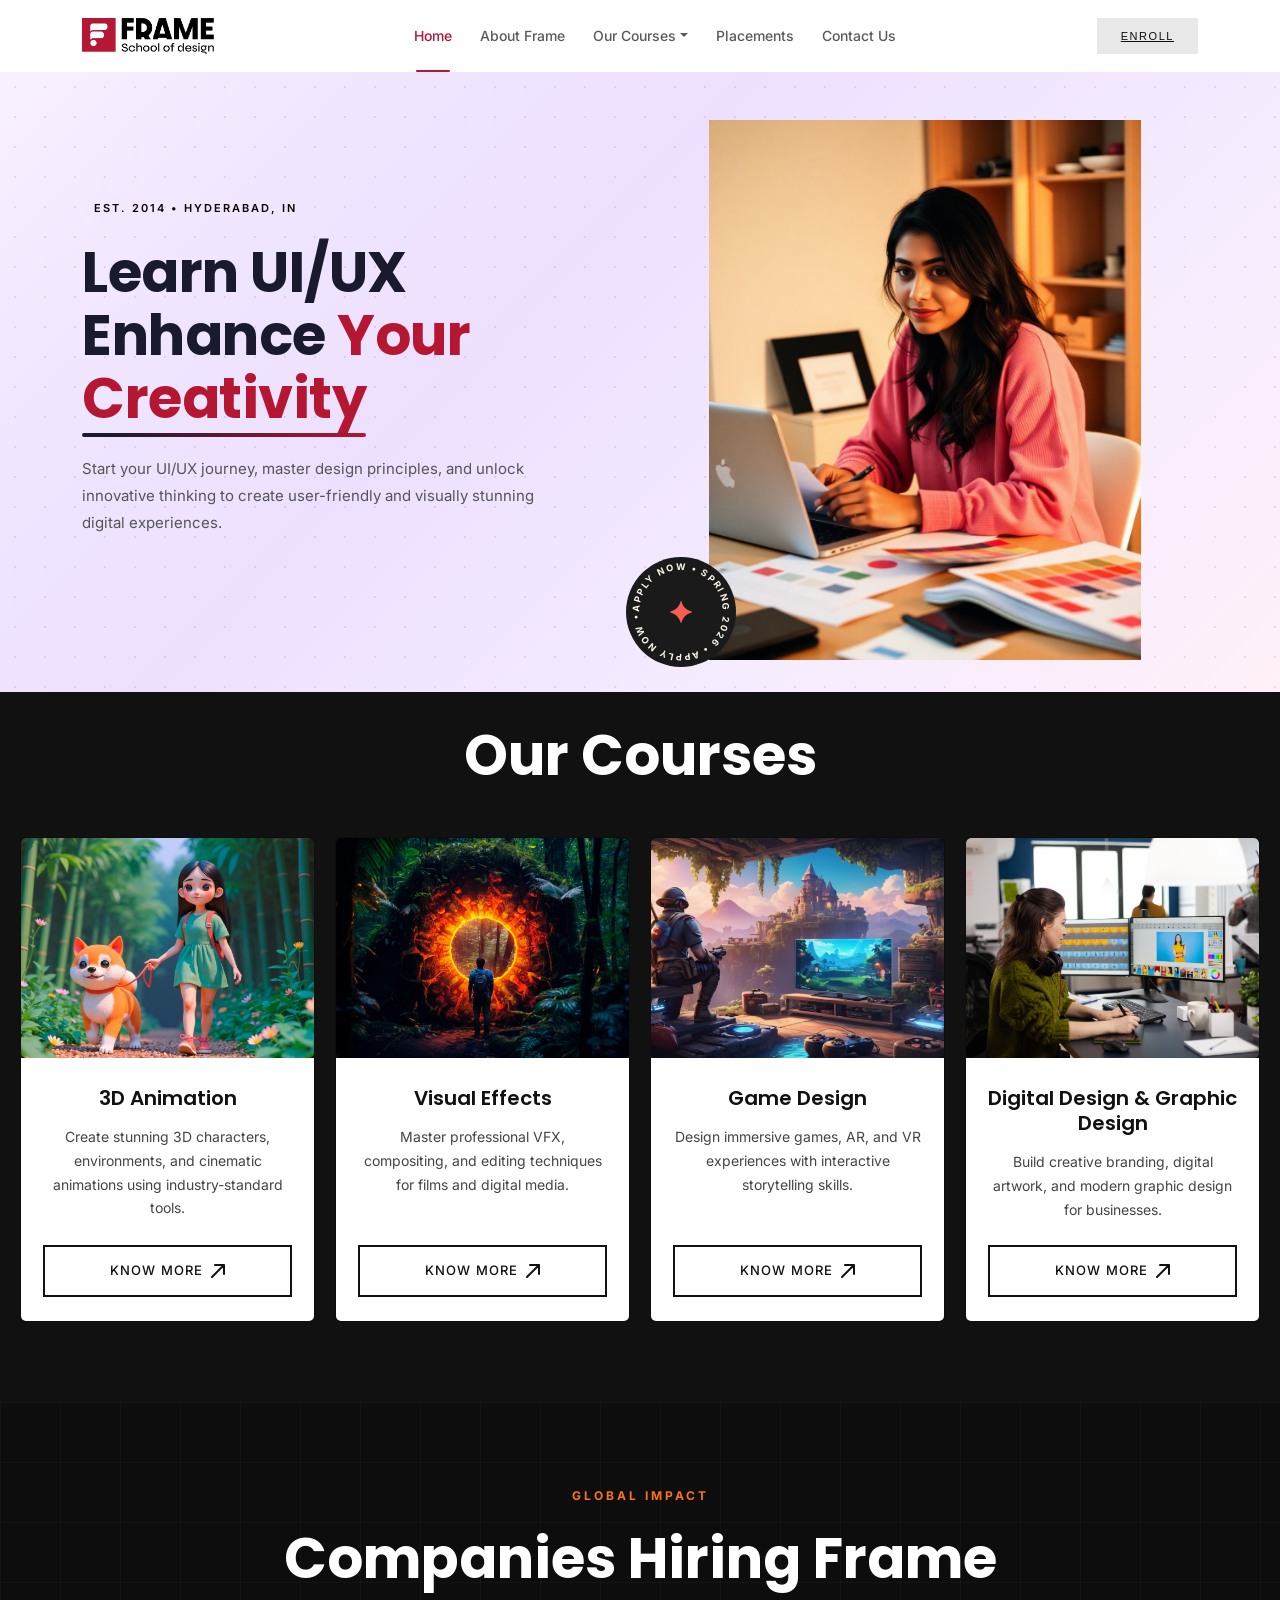
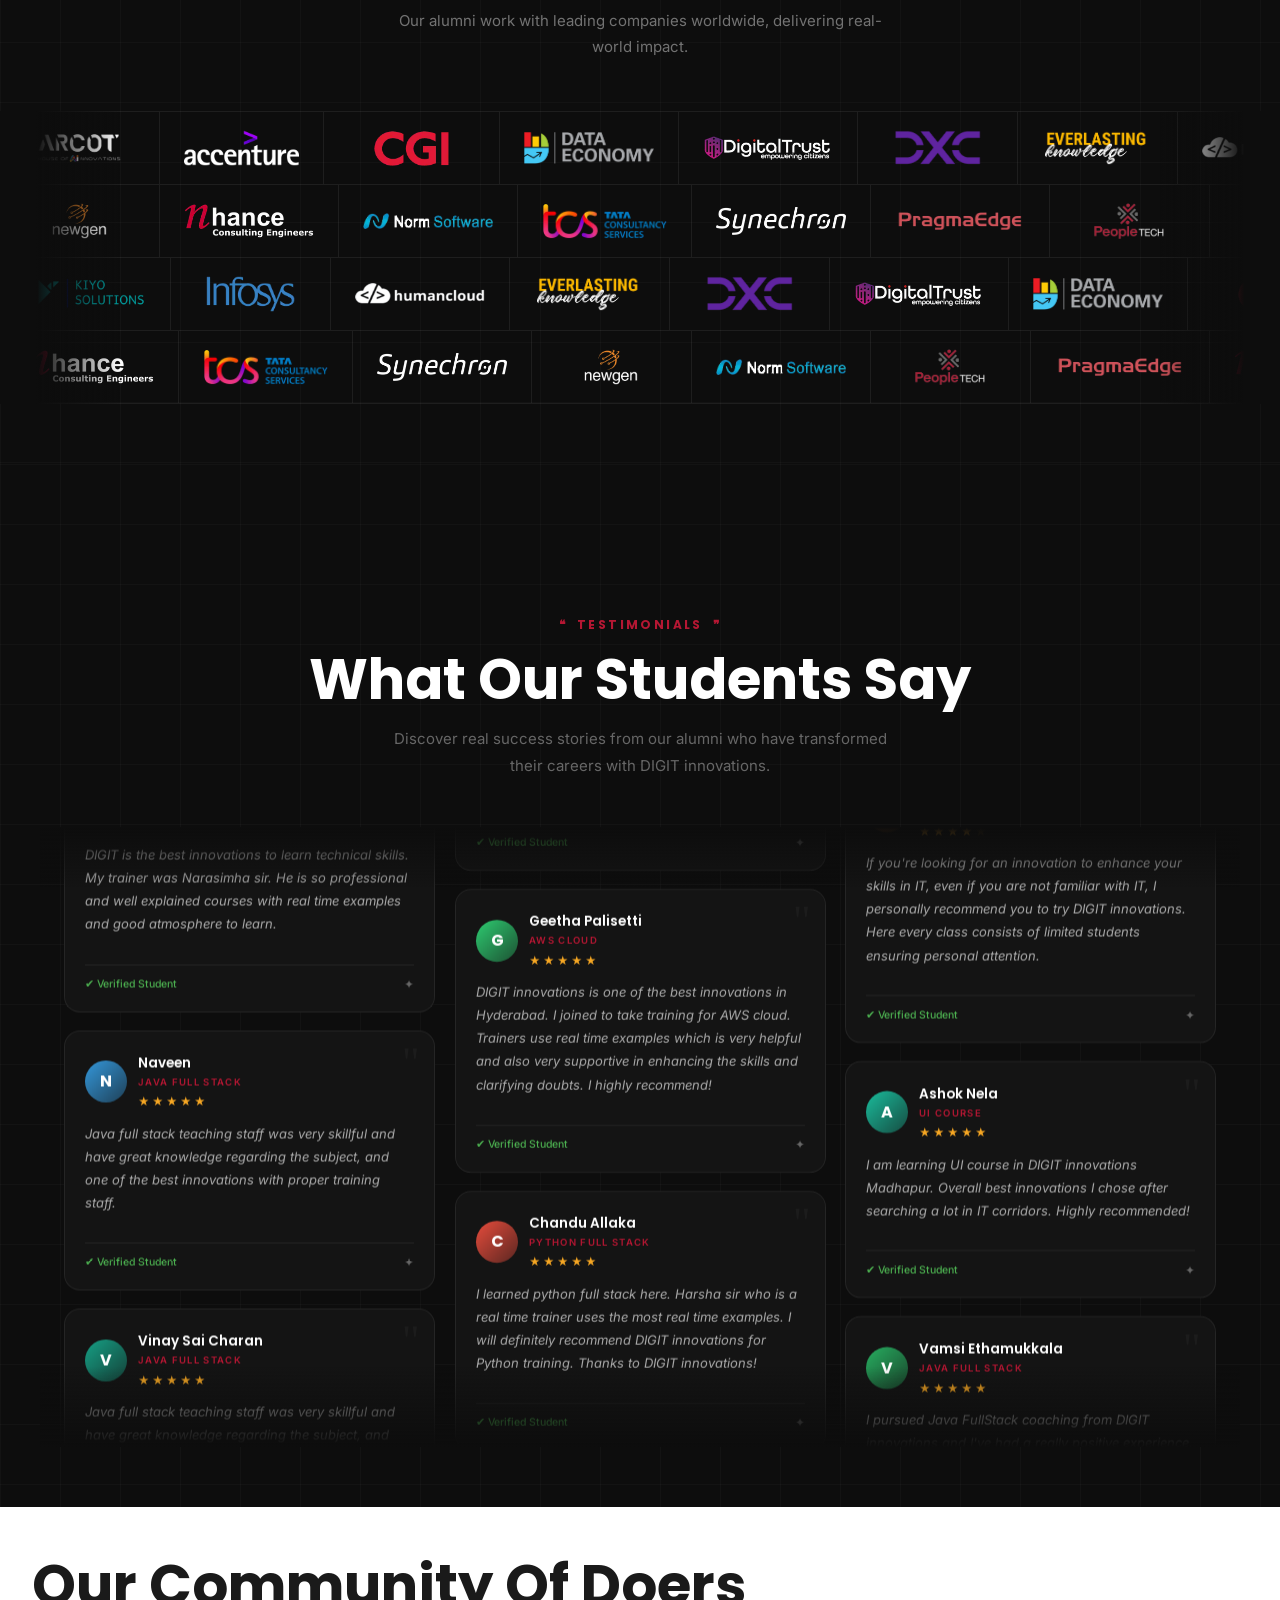
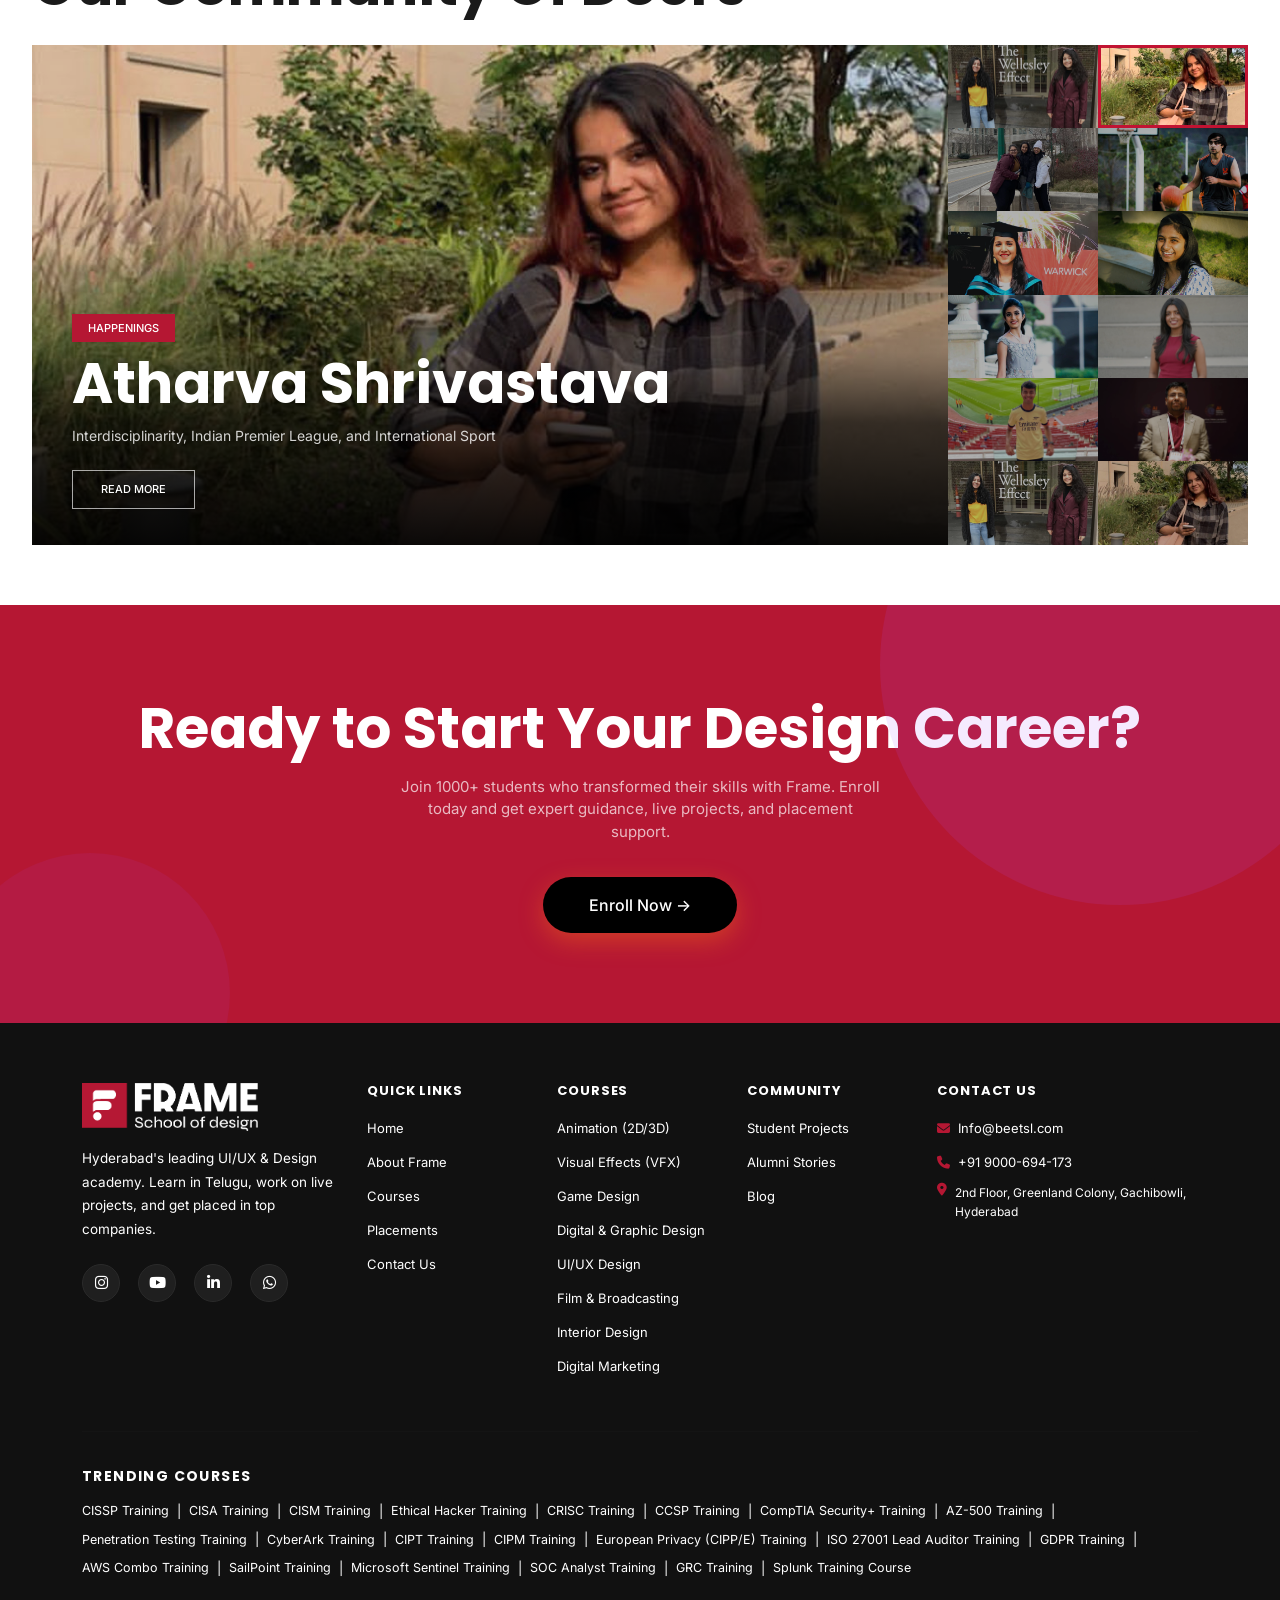
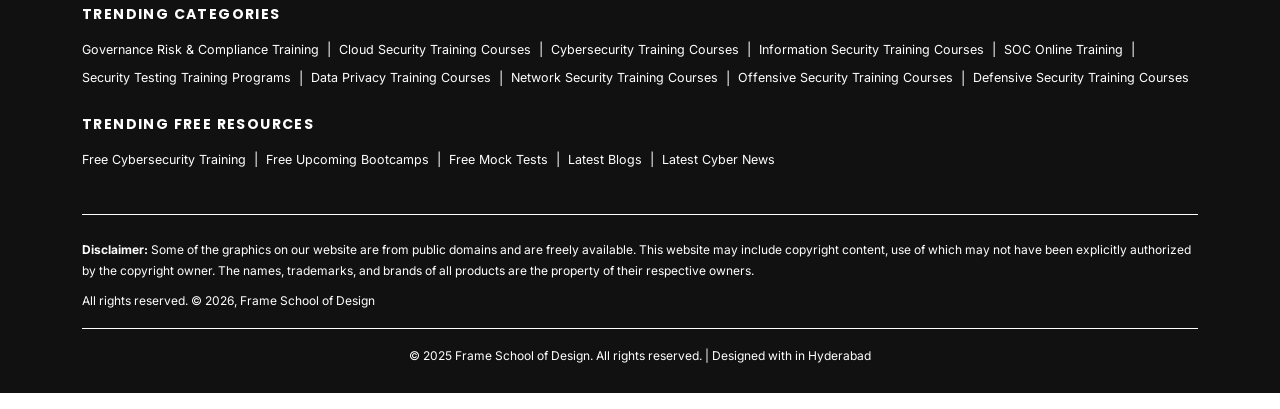
==== commit 9c35ac99: "added correct footer to enroll page" ====
--- a/index.html
+++ b/index.html
@@ -1238,7 +1238,7 @@
           </div>
 
           <!-- Quick Links -->
-          <div class="col-6 col-lg-3">
+          <div class="col-6 col-lg-2">
             <h5>Quick Links</h5>
             <ul>
               <li><a href="index.html">Home</a></li>
@@ -1274,7 +1274,7 @@
           </div>
 
           <!-- Contact -->
-          <div class="col-lg-2">
+          <div class="col-lg-3">
             <h5>Contact Us</h5>
             <ul>
               <li>
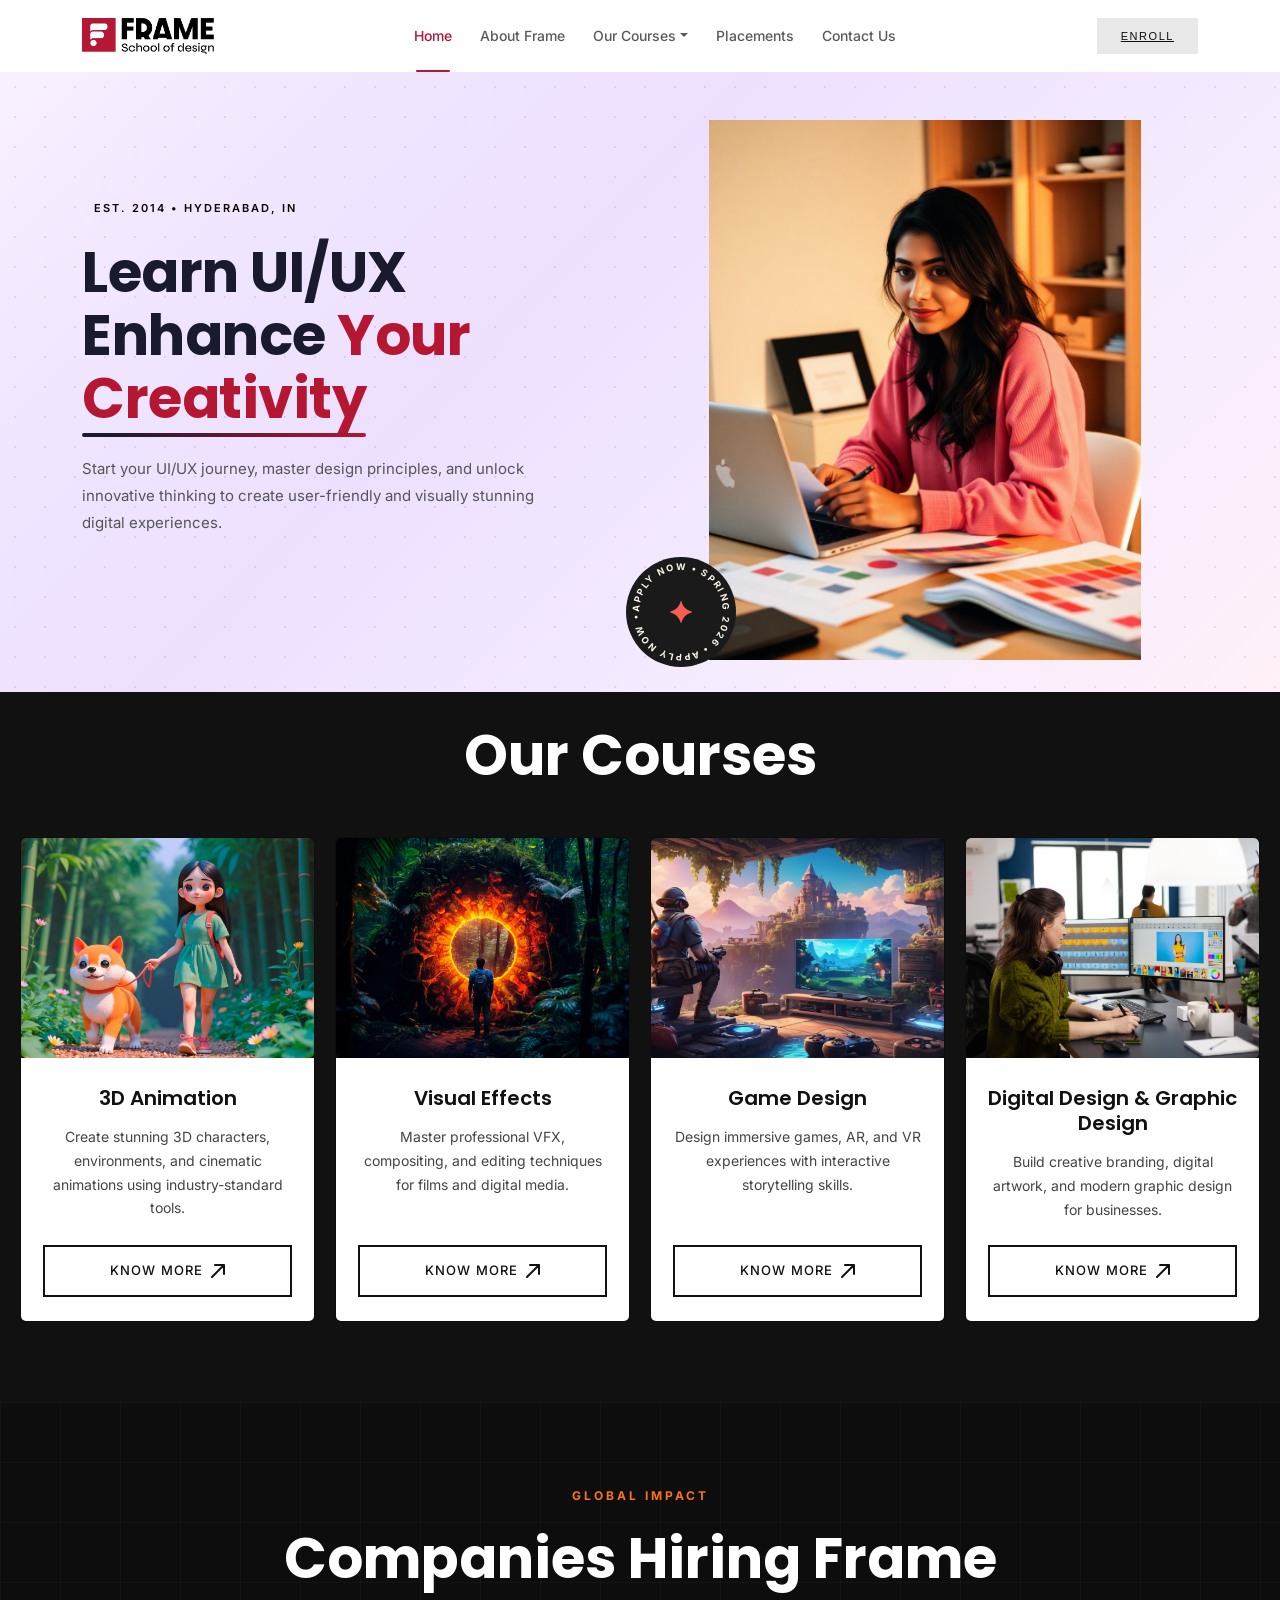
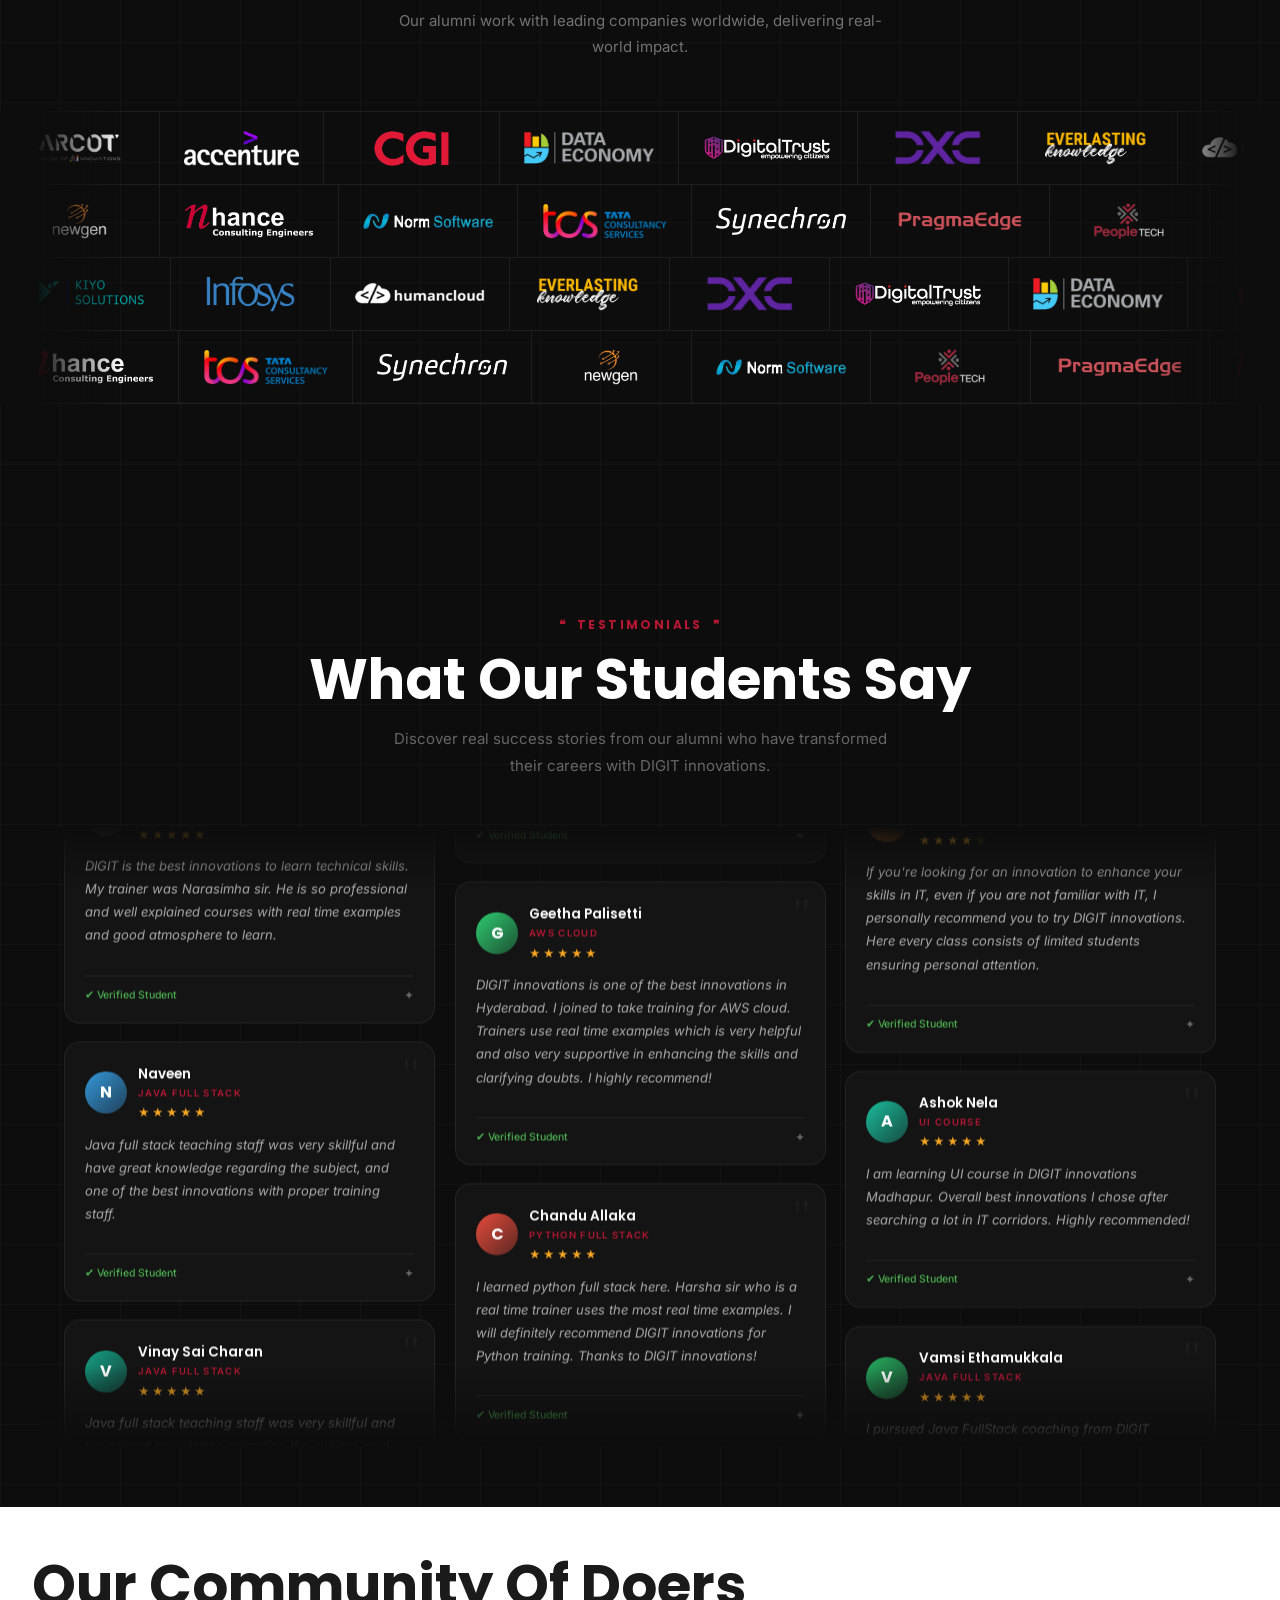
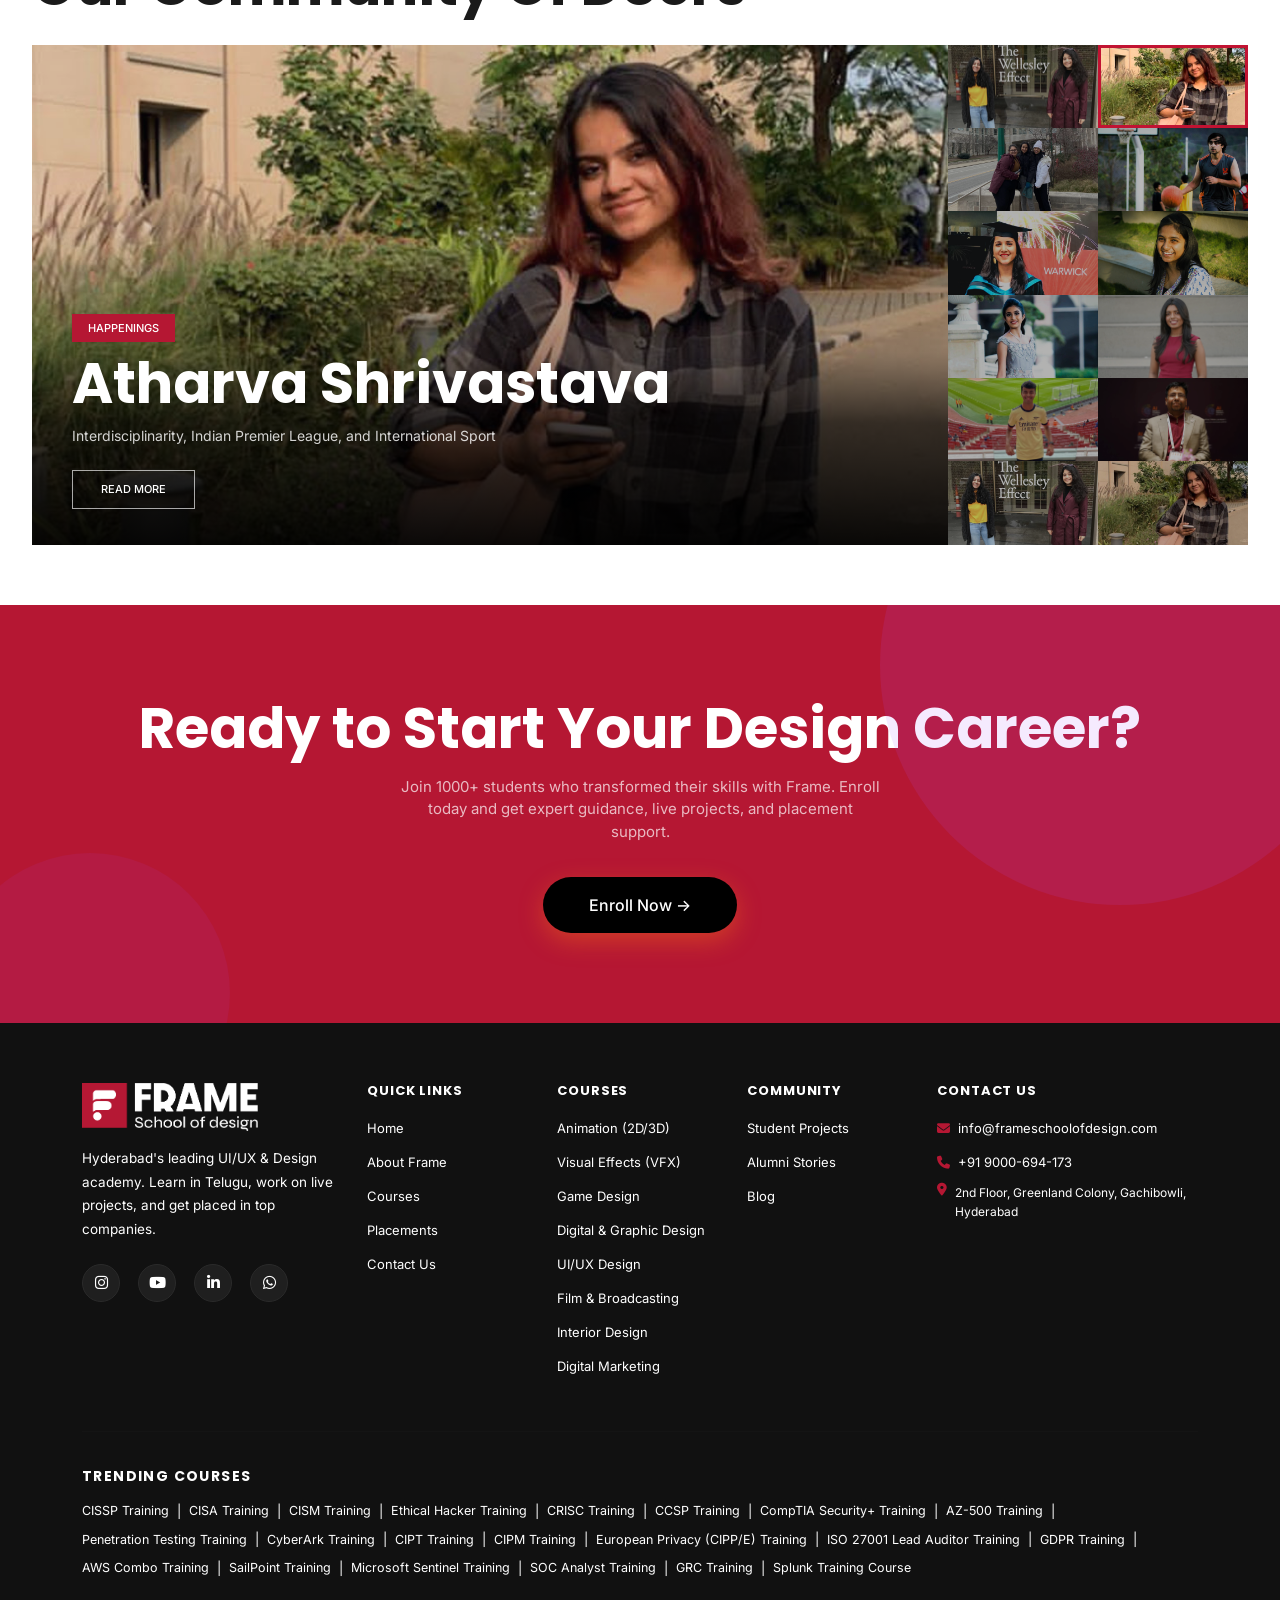
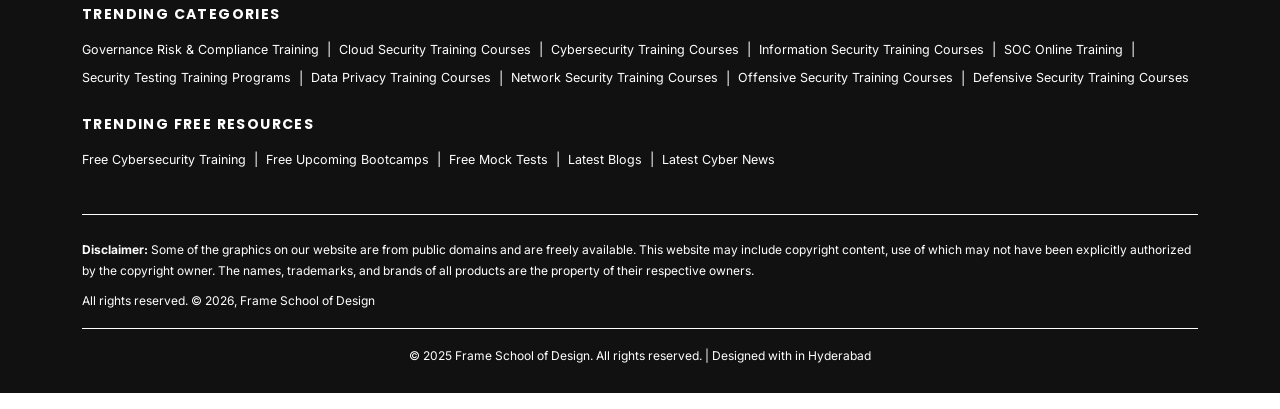
==== commit a321b164: "mails changed" ====
--- a/index.html
+++ b/index.html
@@ -34,7 +34,7 @@
   <div class="container">
     <div class="d-flex justify-content-between align-items-center flex-wrap gap-2">
       <div class="d-flex gap-4 flex-wrap">
-        <span><i class="fas fa-envelope"></i><a href="mailto:Info@beetsl.com">Info@beetsl.com</a></span>
+        <span><i class="fas fa-envelope"></i><a href="mailto:info@frameschoolofdesign.com">info@frameschoolofdesign.com</a></span>
         <span><i class="fas fa-mobile-alt"></i><a href="tel:+919000694173">+91 9000-694-173</a></span>
       </div>
       <span class="addr"><i class="fas fa-map-marker-alt"></i>2nd floor, Greenland Colony, Gachibowli, Hyderabad, Telangana 500032</span>
@@ -1278,8 +1278,8 @@
             <h5>Contact Us</h5>
             <ul>
               <li>
-                <a href="mailto:Info@beetsl.com">
-                  <i class="fas fa-envelope"></i> Info@beetsl.com
+                <a href="mailto:info@frameschoolofdesign.com">
+                  <i class="fas fa-envelope"></i> info@frameschoolofdesign.com
                 </a>
               </li>
               <li>
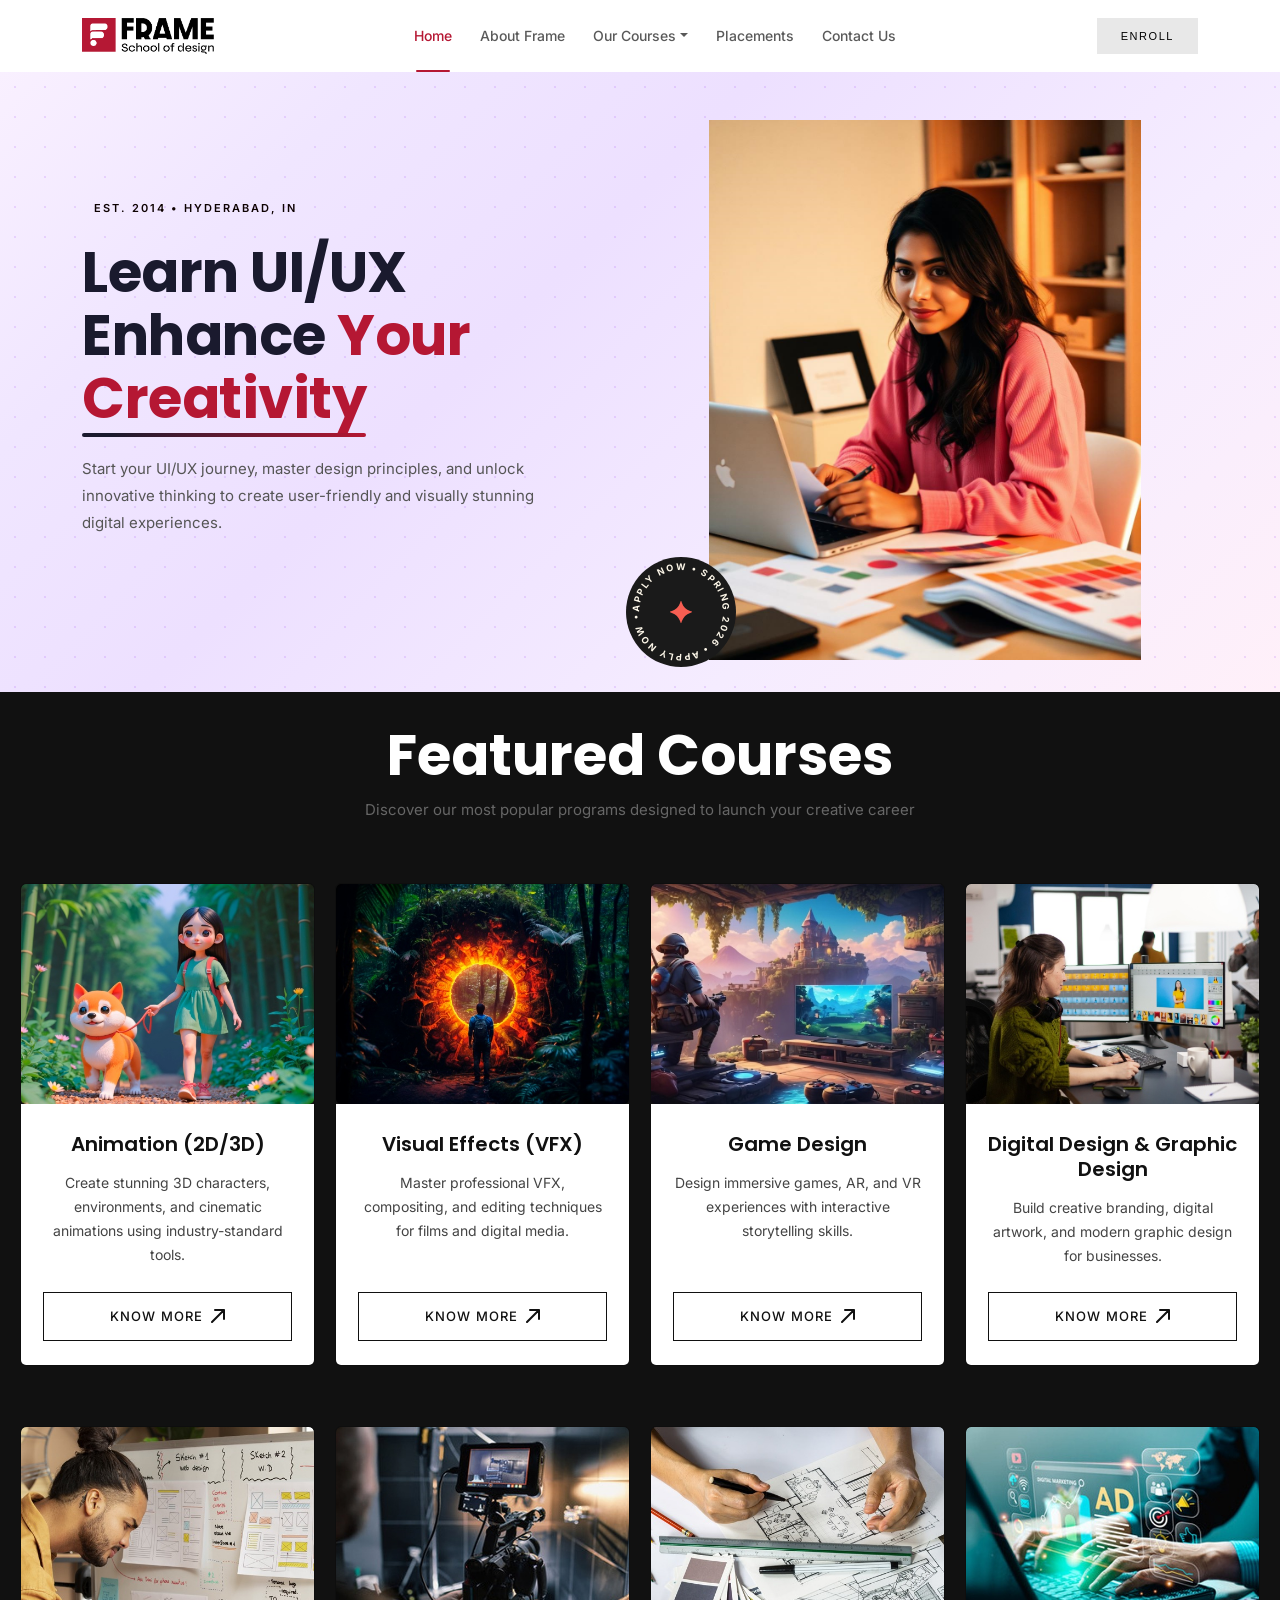
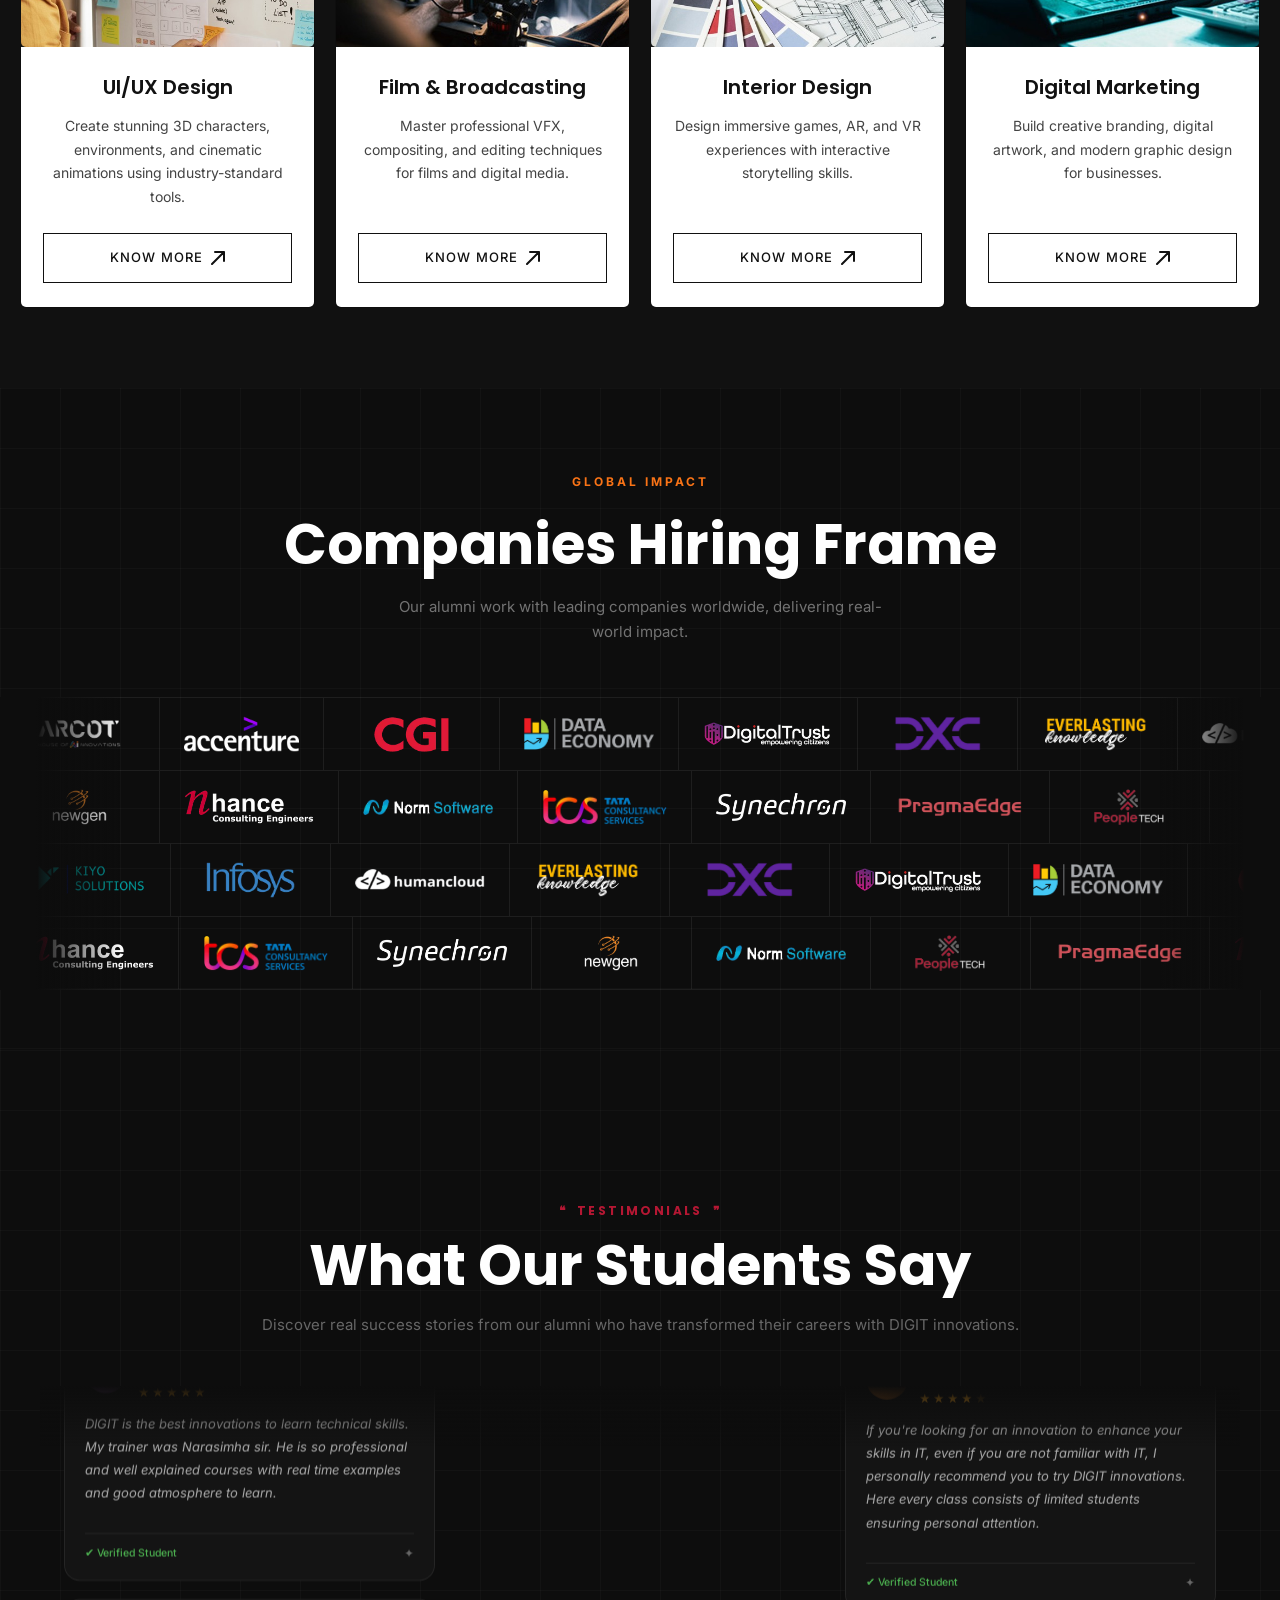
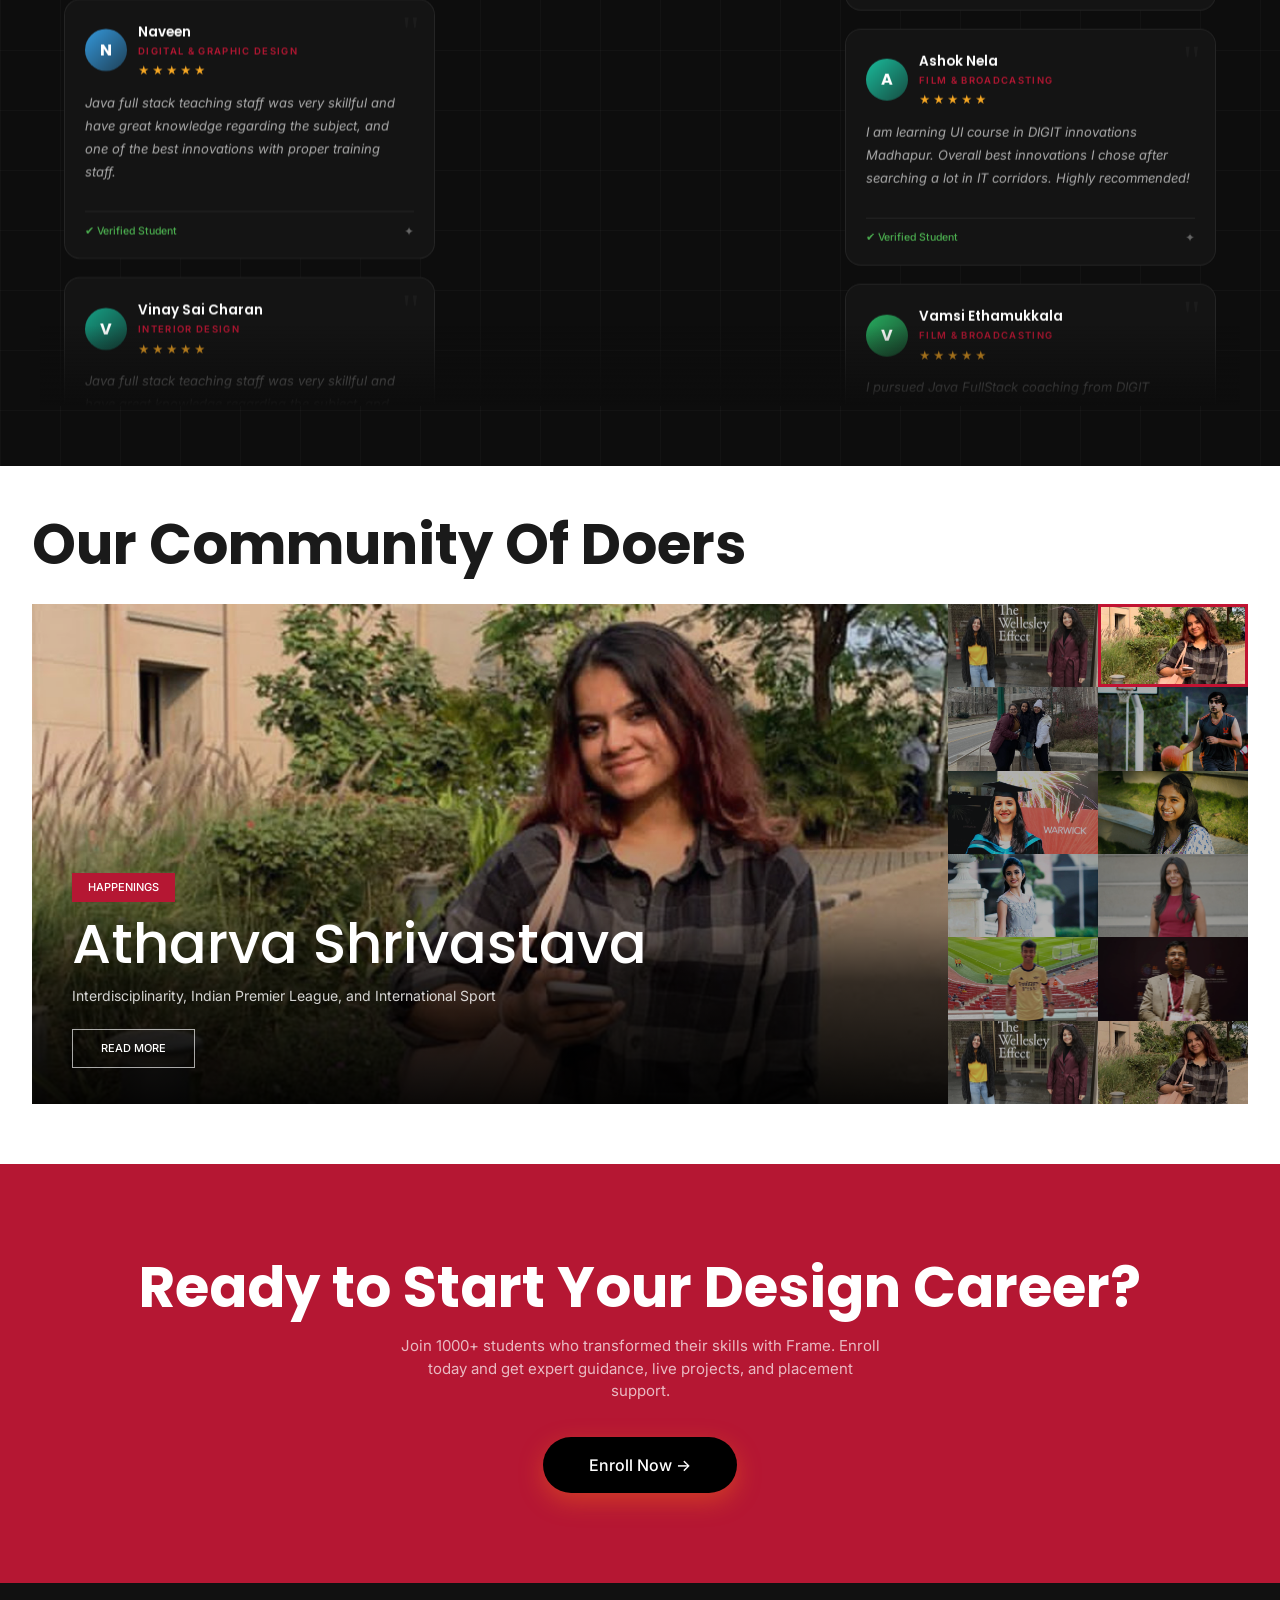
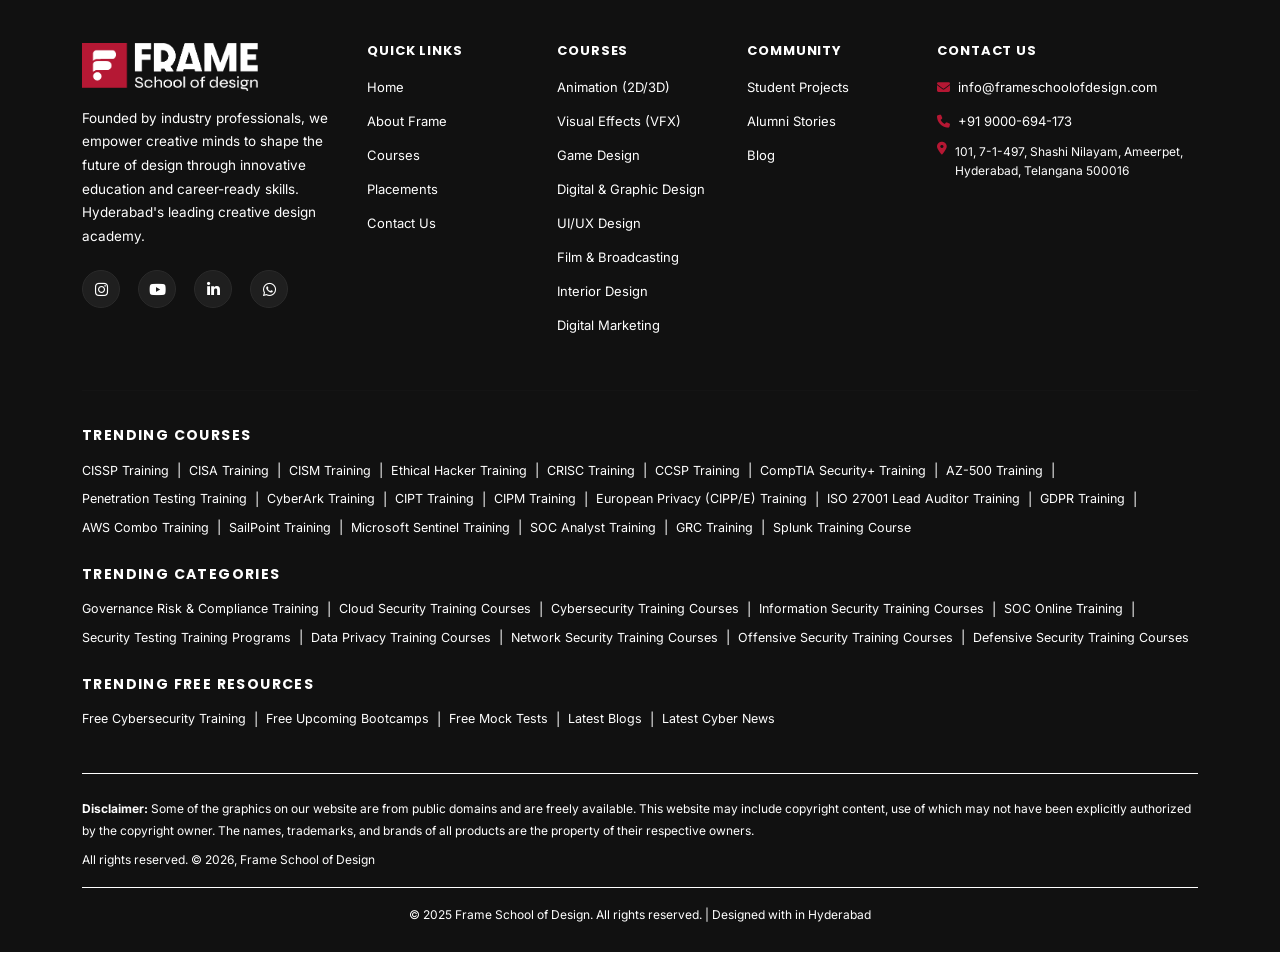
==== commit 33432742: "added enroll button" ====
--- a/index.html
+++ b/index.html
@@ -1,36 +1,23 @@
 <!doctype html>
 <html lang="en">
-  <head>
-    <meta charset="UTF-8" />
-    <meta name="viewport" content="width=device-width, initial-scale=1.0" />
-    <title>Frame school of design</title>
-    <link
-      href="https://cdn.jsdelivr.net/npm/bootstrap@5.3.2/dist/css/bootstrap.min.css"
-      rel="stylesheet"
-    />
-    <link
-      href="https://fonts.googleapis.com/css2?family=Poppins:wght@300;400;500;600;700;800;900&display=swap"
-      rel="stylesheet"
-    />
-    <link
-      href="https://cdnjs.cloudflare.com/ajax/libs/font-awesome/6.5.0/css/all.min.css"
-      rel="stylesheet"
-    />
-    <link
-      href="https://fonts.googleapis.com/css2?family=Inter:wght@400;500&display=swap"
-      rel="stylesheet"
-    />
-    <link
-      rel="stylesheet"
-      href="https://cdnjs.cloudflare.com/ajax/libs/font-awesome/6.4.0/css/all.min.css"
-    />
-    <link rel="stylesheet" href="assets/css/style.css" />
-    <link rel="stylesheet" href="assets/css/community.css" />
-  </head>
-
-  <body>
-    <!-- TOP BAR -->
-    <!-- <div class="top-bar">
+
+<head>
+  <meta charset="UTF-8" />
+  <meta name="viewport" content="width=device-width, initial-scale=1.0" />
+  <title>Frame school of design</title>
+  <link href="https://cdn.jsdelivr.net/npm/bootstrap@5.3.2/dist/css/bootstrap.min.css" rel="stylesheet" />
+  <link href="https://fonts.googleapis.com/css2?family=Poppins:wght@300;400;500;600;700;800;900&display=swap"
+    rel="stylesheet" />
+  <link href="https://cdnjs.cloudflare.com/ajax/libs/font-awesome/6.5.0/css/all.min.css" rel="stylesheet" />
+  <link href="https://fonts.googleapis.com/css2?family=Inter:wght@400;500&display=swap" rel="stylesheet" />
+  <link rel="stylesheet" href="https://cdnjs.cloudflare.com/ajax/libs/font-awesome/6.4.0/css/all.min.css" />
+  <link rel="stylesheet" href="assets/css/style.css" />
+  <link rel="stylesheet" href="assets/css/community.css" />
+</head>
+
+<body>
+  <!-- TOP BAR -->
+  <!-- <div class="top-bar">
   <div class="container">
     <div class="d-flex justify-content-between align-items-center flex-wrap gap-2">
       <div class="d-flex gap-4 flex-wrap">
@@ -42,809 +29,813 @@
   </div>
 </div> -->
 
-    <!-- NAVBAR -->
-    <nav class="navbar navbar-expand-lg">
-      <div class="container">
-        <a class="brand-logo" href="#">
-          <img src="./assets/img/logo-1.png" />
-        </a>
-        <button
-          class="navbar-toggler border-0 shadow-none"
-          type="button"
-          data-bs-toggle="collapse"
-          data-bs-target="#navMain"
-        >
-          <span class="navbar-toggler-icon"></span>
-        </button>
-        <div class="collapse navbar-collapse" id="navMain">
-          <ul class="navbar-nav mx-auto gap-1">
-            <li class="nav-item">
-              <a class="nav-link active" href="index.html">Home</a>
-            </li>
-            <li class="nav-item">
-              <a class="nav-link" href="#">About Frame</a>
-            </li>
-
-            <li class="nav-item dropdown">
-              <a
-                class="nav-link dropdown-toggle"
-                href="#"
-                data-bs-toggle="dropdown"
-                >Our Courses</a
-              >
-              <ul class="dropdown-menu">
-                <!-- <li><a href="./ppp.html">ppp</a></li> -->
-                <li><a class="dropdown-item" href="#">Animation (2D/3D)</a></li>
-                <li>
-                  <a class="dropdown-item" href="#">Visual Effects (VFX)</a>
-                </li>
-                <li><a class="dropdown-item" href="#">Game Design</a></li>
-                <li>
-                  <a class="dropdown-item" href="#">Digital & Graphic Design</a>
-                </li>
-                <li><a class="dropdown-item" href="#">UI/UX Design</a></li>
-                <li>
-                  <a class="dropdown-item" href="#">Film & Broadcasting</a>
-                </li>
-                <li><a class="dropdown-item" href="#">Interior Design</a></li>
-                <li><a class="dropdown-item" href="#">Digital Marketing</a></li>
-              </ul>
-            </li>
-            <li class="nav-item">
-              <a class="nav-link" href="#">Placements</a>
-            </li>
-            <li class="nav-item">
-              <a class="nav-link" href="#">Contact Us</a>
-            </li>
-          </ul>
-          <div class="d-flex gap-3 mt-3 mt-lg-0 align-items-center">
-            <!-- <button class="btn-nav-login">Login</button> -->
-            <a href="enrollng-now.html" class="btn-nav-reg">Enroll</a>
-          </div>
-        </div>
-      </div>
-    </nav>
-
-    <!-- HERO -->
-    <!-- ========== UPDATED HERO SECTION ========== -->
-
-    <section class="hero-section">
-      <div class="container">
-        <div class="row align-items-center">
-          <!-- LEFT -->
-          <div class="col-lg-6">
-            <div class="hero-left">
-              <div class="hero-tag">EST. 2014 • HYDERABAD, IN</div>
-
-              <h1>
-                Learn UI/UX<br />
-                <span class="h1-enhance"
-                  >Enhance <span class="h1-your">Your</span></span
-                ><br />
-                <span class="h1-creativity">Creativity</span>
-              </h1>
-
-              <p class="hero-para">
-                Start your UI/UX journey, master design principles, and unlock
-                innovative thinking to create user-friendly and visually
-                stunning digital experiences.
-              </p>
-            </div>
-          </div>
-
-          <!-- RIGHT — badge is now INSIDE person-wrap -->
-          <div class="col-lg-6 hero-right">
-            <div class="person-wrap mx-auto">
-              <img src="./assets/img/banner-two-img-1.png" alt="Hero Image" />
-
-              <!-- ✦ ROTATING BADGE — positioned over image bottom-right ✦ -->
-              <div class="hero-circle">
-                <svg
-                  class="hero-circle__ring"
-                  viewBox="0 0 120 120"
-                  xmlns="http://www.w3.org/2000/svg"
-                >
-                  <defs>
-                    <path
-                      id="textCircle"
-                      d="M 60,60 m -46,0 a 46,46 0 1,1 92,0 a 46,46 0 1,1 -92,0"
-                    />
-                  </defs>
-                  <text
-                    fill="#fcf6e8"
-                    font-size="10"
-                    font-family="inherit"
-                    font-weight="700"
-                    letter-spacing="2"
-                  >
-                    <textPath href="#textCircle">
-                      APPLY NOW • SPRING 2026 • APPLY NOW •
-                    </textPath>
-                  </text>
-                </svg>
-
-                <!-- Red star from your SVG -->
-                <svg
-                  class="hero-circle__star"
-                  viewBox="60 60 30 30"
-                  xmlns="http://www.w3.org/2000/svg"
-                >
-                  <path
-                    fill="#f75e52"
-                    d="M75.29,66.46l.46,1.36c1.02,3.02,3.4,5.4,6.42,6.42l1.36.46c.28.09.28.49,0,.59
+  <!-- NAVBAR -->
+  <nav class="navbar navbar-expand-lg">
+    <div class="container">
+      <a class="brand-logo" href="#">
+        <img src="./assets/img/logo-1.png" />
+      </a>
+      <button class="navbar-toggler border-0 shadow-none" type="button" data-bs-toggle="collapse"
+        data-bs-target="#navMain">
+        <span class="navbar-toggler-icon"></span>
+      </button>
+      <div class="collapse navbar-collapse" id="navMain">
+        <ul class="navbar-nav mx-auto gap-1">
+          <li class="nav-item">
+            <a class="nav-link active" href="index.html">Home</a>
+          </li>
+          <li class="nav-item">
+            <a class="nav-link" href="#">About Frame</a>
+          </li>
+
+          <li class="nav-item dropdown">
+            <a class="nav-link dropdown-toggle" href="#" data-bs-toggle="dropdown">Our Courses</a>
+            <ul class="dropdown-menu">
+              <!-- <li><a href="./ppp.html">ppp</a></li> -->
+              <li><a class="dropdown-item" href="#">Animation (2D/3D)</a></li>
+              <li>
+                <a class="dropdown-item" href="#">Visual Effects (VFX)</a>
+              </li>
+              <li><a class="dropdown-item" href="#">Game Design</a></li>
+              <li>
+                <a class="dropdown-item" href="#">Digital & Graphic Design</a>
+              </li>
+              <li><a class="dropdown-item" href="#">UI/UX Design</a></li>
+              <li>
+                <a class="dropdown-item" href="#">Film & Broadcasting</a>
+              </li>
+              <li><a class="dropdown-item" href="#">Interior Design</a></li>
+              <li><a class="dropdown-item" href="#">Digital Marketing</a></li>
+            </ul>
+          </li>
+          <li class="nav-item">
+            <a class="nav-link" href="#">Placements</a>
+          </li>
+          <li class="nav-item">
+            <a class="nav-link" href="#">Contact Us</a>
+          </li>
+        </ul>
+        <div class="d-flex gap-3 mt-3 mt-lg-0 align-items-center">
+          <!-- <button class="btn-nav-login">Login</button> -->
+          <!-- <a href="enrollng-now.html" class="btn-nav-reg">Enroll</a> -->
+           <!-- Instead of linking to enrolling-now.html, trigger the popup -->
+    <button class="btn-nav-reg" onclick="openPopup()">Enroll</button>
+        </div>
+      </div>
+    </div>
+  </nav>
+
+  <!-- HERO -->
+  <!-- ========== UPDATED HERO SECTION ========== -->
+
+  <section class="hero-section">
+    <div class="container">
+      <div class="row align-items-center">
+        <!-- LEFT -->
+        <div class="col-lg-6">
+          <div class="hero-left">
+            <div class="hero-tag">EST. 2014 • HYDERABAD, IN</div>
+
+            <h1>
+              Learn UI/UX<br />
+              <span class="h1-enhance">Enhance <span class="h1-your">Your</span></span><br />
+              <span class="h1-creativity">Creativity</span>
+            </h1>
+
+            <p class="hero-para">
+              Start your UI/UX journey, master design principles, and unlock
+              innovative thinking to create user-friendly and visually
+              stunning digital experiences.
+            </p>
+          </div>
+        </div>
+
+        <!-- RIGHT — badge is now INSIDE person-wrap -->
+        <div class="col-lg-6 hero-right">
+          <div class="person-wrap mx-auto">
+            <img src="./assets/img/banner-two-img-1.png" alt="Hero Image" />
+
+            <!-- ✦ ROTATING BADGE — positioned over image bottom-right ✦ -->
+            <div class="hero-circle">
+              <svg class="hero-circle__ring" viewBox="0 0 120 120" xmlns="http://www.w3.org/2000/svg">
+                <defs>
+                  <path id="textCircle" d="M 60,60 m -46,0 a 46,46 0 1,1 92,0 a 46,46 0 1,1 -92,0" />
+                </defs>
+                <text fill="#fcf6e8" font-size="10" font-family="inherit" font-weight="700" letter-spacing="2">
+                  <textPath href="#textCircle">
+                    APPLY NOW • SPRING 2026 • APPLY NOW •
+                  </textPath>
+                </text>
+              </svg>
+
+              <!-- Red star from your SVG -->
+              <svg class="hero-circle__star" viewBox="60 60 30 30" xmlns="http://www.w3.org/2000/svg">
+                <path fill="#f75e52" d="M75.29,66.46l.46,1.36c1.02,3.02,3.4,5.4,6.42,6.42l1.36.46c.28.09.28.49,0,.59
                    l-1.36.46c-3.02,1.02-5.4,3.4-6.42,6.42l-.46,1.36c-.09.28-.49.28-.59,0
                    l-.46-1.36c-1.02-3.02-3.4-5.4-6.42-6.42l-1.36-.46c-.28-.09-.28-.49,0-.59
-                   l1.36-.46c3.02-1.02,5.4-3.4,6.42-6.42l.46-1.36c.09-.28.49-.28.59,0Z"
-                  />
-                </svg>
-              </div>
-              <!-- END ROTATING BADGE -->
+                   l1.36-.46c3.02-1.02,5.4-3.4,6.42-6.42l.46-1.36c.09-.28.49-.28.59,0Z" />
+              </svg>
             </div>
-          </div>
-        </div>
-      </div>
-    </section>
-
-    <!-- ========== CSS TO ADD IN YOUR STYLESHEET ========== -->
-    <style>
-      /* Make the image wrapper position:relative so badge can anchor to it */
-      .person-wrap {
-        position: relative;
-        display: inline-block;
-        /* shrink-wraps around the image */
+            <!-- END ROTATING BADGE -->
+          </div>
+        </div>
+      </div>
+    </div>
+  </section>
+
+  <!-- ========== CSS TO ADD IN YOUR STYLESHEET ========== -->
+  <style>
+    /* Make the image wrapper position:relative so badge can anchor to it */
+    .person-wrap {
+      position: relative;
+      display: inline-block;
+      /* shrink-wraps around the image */
+    }
+
+    .person-wrap img {
+      display: block;
+      width: 100%;
+      height: auto;
+    }
+
+    /* ── Badge container ── */
+    .hero-circle {
+      position: absolute;
+      bottom: -7px;
+      /* hangs slightly below the image */
+      right: 405px;
+      /* hangs slightly outside the right edge */
+      width: 110px;
+      height: 110px;
+      background: #1a1a1a;
+      border-radius: 50%;
+      display: flex;
+      align-items: center;
+      justify-content: center;
+      cursor: pointer;
+      z-index: 10;
+    }
+
+    /* Rotating text ring */
+    .hero-circle__ring {
+      position: absolute;
+      inset: 0;
+      width: 100%;
+      height: 100%;
+      animation: badgeSpin 12s linear infinite;
+    }
+
+    /* Static red star in center */
+    .hero-circle__star {
+      position: absolute;
+      width: 38px;
+      height: 38px;
+      z-index: 2;
+    }
+
+    @keyframes badgeSpin {
+      from {
+        transform: rotate(0deg);
       }
 
-      .person-wrap img {
-        display: block;
-        width: 100%;
-        height: auto;
+      to {
+        transform: rotate(360deg);
       }
-
-      /* ── Badge container ── */
+    }
+
+    /* ── Responsive: tuck badge inside on small screens ── */
+    @media (max-width: 576px) {
       .hero-circle {
-        position: absolute;
-        bottom: -7px;
-        /* hangs slightly below the image */
-        right: 405px;
-        /* hangs slightly outside the right edge */
-        width: 110px;
-        height: 110px;
-        background: #1a1a1a;
-        border-radius: 50%;
-        display: flex;
-        align-items: center;
-        justify-content: center;
-        cursor: pointer;
-        z-index: 10;
+        width: 85px;
+        height: 85px;
+        bottom: -16px;
+        right: -16px;
       }
 
-      /* Rotating text ring */
-      .hero-circle__ring {
-        position: absolute;
-        inset: 0;
-        width: 100%;
-        height: 100%;
-        animation: badgeSpin 12s linear infinite;
+      .hero-circle__star {
+        width: 28px;
+        height: 28px;
       }
 
-      /* Static red star in center */
-      .hero-circle__star {
-        position: absolute;
-        width: 38px;
-        height: 38px;
-        z-index: 2;
+      .btn-arrow {
+        flex-shrink: 0;
+        transition: transform 0.25s;
       }
 
-      @keyframes badgeSpin {
-        from {
-          transform: rotate(0deg);
-        }
-
-        to {
-          transform: rotate(360deg);
-        }
+      .btn:hover .btn-arrow {
+        transform: translate(2px, -2px);
       }
-
-      /* ── Responsive: tuck badge inside on small screens ── */
-      @media (max-width: 576px) {
-        .hero-circle {
-          width: 85px;
-          height: 85px;
-          bottom: -16px;
-          right: -16px;
-        }
-
-        .hero-circle__star {
-          width: 28px;
-          height: 28px;
-        }
-
-        .btn-arrow {
-          flex-shrink: 0;
-          transition: transform 0.25s;
-        }
-
-        .btn:hover .btn-arrow {
-          transform: translate(2px, -2px);
-        }
-      }
-    </style>
-    <!-- TOP COURSES -->
-    <section class="section">
-      <h2 class="section-title">Our Courses</h2>
-      <div class="cards-grid">
-        <!-- 3D Animation -->
-        <div class="card">
-          <div class="card-img-wrap">
-            <img
-              class="card-img"
-              src="./assets/img/3d-animation.jpg"
-              alt="3D Animation"
-            />
-          </div>
-          <div class="card-body">
-            <h3 class="card-title">3D Animation</h3>
-            <p class="card-desc">
-              Create stunning 3D characters, environments, and cinematic
-              animations using industry-standard tools.
-            </p>
-            <a href="#" class="btn btn-outline">
-              Know More
-              <svg
-                class="btn-arrow"
-                width="14"
-                height="14"
-                viewBox="0 0 14 14"
-                fill="none"
-                xmlns="http://www.w3.org/2000/svg"
-              >
-                <path
-                  d="M1 13L13 1M13 1H4M13 1V10"
-                  stroke="currentColor"
-                  stroke-width="2"
-                  stroke-linecap="round"
-                  stroke-linejoin="round"
-                />
-              </svg>
-            </a>
-          </div>
-        </div>
-
-        <!-- Visual Effects -->
-        <div class="card">
-          <div class="card-img-wrap">
-            <img
-              class="card-img"
-              src="./assets/img/New-Project-5.jpg"
-              alt="Visual Effects"
-            />
-          </div>
-          <div class="card-body">
-            <h3 class="card-title">Visual Effects</h3>
-            <p class="card-desc">
-              Master professional VFX, compositing, and editing techniques for
-              films and digital media.
-            </p>
-            <a href="#" class="btn btn-outline">
-              Know More
-              <svg
-                class="btn-arrow"
-                width="14"
-                height="14"
-                viewBox="0 0 14 14"
-                fill="none"
-                xmlns="http://www.w3.org/2000/svg"
-              >
-                <path
-                  d="M1 13L13 1M13 1H4M13 1V10"
-                  stroke="currentColor"
-                  stroke-width="2"
-                  stroke-linecap="round"
-                  stroke-linejoin="round"
-                />
-              </svg>
-            </a>
-          </div>
-        </div>
-
-        <!-- Game Design -->
-        <div class="card">
-          <div class="card-img-wrap">
-            <img
-              class="card-img"
-              src="./assets/img/New-Project-6.jpg"
-              alt="Game Design"
-            />
-          </div>
-          <div class="card-body">
-            <h3 class="card-title">Game Design</h3>
-            <p class="card-desc">
-              Design immersive games, AR, and VR experiences with interactive
-              storytelling skills.
-            </p>
-            <a href="#" class="btn btn-outline">
-              Know More
-              <svg
-                class="btn-arrow"
-                width="14"
-                height="14"
-                viewBox="0 0 14 14"
-                fill="none"
-                xmlns="http://www.w3.org/2000/svg"
-              >
-                <path
-                  d="M1 13L13 1M13 1H4M13 1V10"
-                  stroke="currentColor"
-                  stroke-width="2"
-                  stroke-linecap="round"
-                  stroke-linejoin="round"
-                />
-              </svg>
-            </a>
-          </div>
-        </div>
-
-        <!-- Digital Design -->
-        <div class="card">
-          <div class="card-img-wrap">
-            <img
-              class="card-img"
-              src="assets/img/multi-media.jpg"
-              alt="Digital Design & Graphic Design"
-            />
-          </div>
-          <div class="card-body">
-            <h3 class="card-title">Digital Design &amp; Graphic Design</h3>
-            <p class="card-desc">
-              Build creative branding, digital artwork, and modern graphic
-              design for businesses.
-            </p>
-            <a href="#" class="btn btn-outline">
-              Know More
-              <svg
-                class="btn-arrow"
-                width="14"
-                height="14"
-                viewBox="0 0 14 14"
-                fill="none"
-                xmlns="http://www.w3.org/2000/svg"
-              >
-                <path
-                  d="M1 13L13 1M13 1H4M13 1V10"
-                  stroke="currentColor"
-                  stroke-width="2"
-                  stroke-linecap="round"
-                  stroke-linejoin="round"
-                />
-              </svg>
-            </a>
-          </div>
-        </div>
-      </div>
-    </section>
-
-    <!-- GLOBAL IMPACT -->
-    <section class="gi-section rv">
-      <div class="container text-center">
-        <div class="gi-tag">GLOBAL IMPACT</div>
-        <h2 class="gi-title">Companies Hiring Frame</h2>
-        <p class="gi-subtitle">
-          Our alumni work with leading companies worldwide, delivering
-          real-world impact.
-        </p>
-      </div>
-
-      <div class="gi-marquee-wrap">
-        <div class="gi-fade-l"></div>
-        <div class="gi-fade-r"></div>
-
-        <!-- ROW 1 → forward -->
-        <div class="gi-lane">
-          <div class="gi-track fwd">
-            <div class="gi-logo">
-              <img src="./assets/img/brand-logo-1.webp" alt="TCS" />
-            </div>
-            <div class="gi-logo">
-              <img src="./assets/img/brand-logo-2.webp" alt="Accenture" />
-            </div>
-            <div class="gi-logo">
-              <img src="./assets/img/brand-logo-3.webp" alt="Infosys" />
-            </div>
-            <div class="gi-logo">
-              <img src="./assets/img/brand-logo-4.webp" alt="Cognizant" />
-            </div>
-            <div class="gi-logo">
-              <img src="./assets/img/brand-logo-5.webp" alt="EPAM" />
-            </div>
-            <div class="gi-logo">
-              <img src="./assets/img/brand-logo-6.png" alt="ONPASSIVE" />
-            </div>
-            <div class="gi-logo">
-              <img src="./assets/img/brand-logo-7.png" alt="DXC" />
-            </div>
-            <div class="gi-logo">
-              <img src="./assets/img/brand-logo-8.png" alt="CGI" />
-            </div>
-            <div class="gi-logo">
-              <img src="./assets/img/brand-logo-9.webp" alt="Newgen" />
-            </div>
-            <div class="gi-logo">
-              <img src="./assets/img/brand-logo-10.webp" alt="SOLIX" />
-            </div>
-
-            <!-- duplicate set for seamless loop -->
-            <div class="gi-logo">
-              <img src="./assets/img/brand-logo-1.webp" alt="TCS" />
-            </div>
-            <div class="gi-logo">
-              <img src="./assets/img/brand-logo-2.webp" alt="Accenture" />
-            </div>
-            <div class="gi-logo">
-              <img src="./assets/img/brand-logo-3.webp" alt="Infosys" />
-            </div>
-            <div class="gi-logo">
-              <img src="./assets/img/brand-logo-4.webp" alt="Cognizant" />
-            </div>
-            <div class="gi-logo">
-              <img src="./assets/img/brand-logo-5.webp" alt="EPAM" />
-            </div>
-            <div class="gi-logo">
-              <img src="./assets/img/brand-logo-6.png" alt="ONPASSIVE" />
-            </div>
-            <div class="gi-logo">
-              <img src="./assets/img/brand-logo-7.png" alt="DXC" />
-            </div>
-            <div class="gi-logo">
-              <img src="./assets/img/brand-logo-8.png" alt="CGI" />
-            </div>
-            <div class="gi-logo">
-              <img src="./assets/img/brand-logo-9.png" alt="Newgen" />
-            </div>
-            <div class="gi-logo">
-              <img src="./assets/img/brand-logo-10.webp" alt="SOLIX" />
-            </div>
-          </div>
-        </div>
-
-        <!-- ROW 2 ← reverse -->
-        <div class="gi-lane">
-          <div class="gi-track rev">
-            <div class="gi-logo">
-              <img src="./assets/img/brand-logo-12.webp" alt="TCS" />
-            </div>
-            <div class="gi-logo">
-              <img src="./assets/img/brand-logo-13.webp" alt="Accenture" />
-            </div>
-            <div class="gi-logo">
-              <img src="./assets/img/brand-logo-14.webp" alt="Infosys" />
-            </div>
-            <div class="gi-logo">
-              <img src="./assets/img/brand-logo-15.webp" alt="Cognizant" />
-            </div>
-            <div class="gi-logo">
-              <img src="./assets/img/brand-logo-16.webp" alt="EPAM" />
-            </div>
-            <div class="gi-logo">
-              <img src="./assets/img/brand-logo-17.webp" alt="ONPASSIVE" />
-            </div>
-            <div class="gi-logo">
-              <img src="./assets/img/brand-logo-18.webp" alt="DXC" />
-            </div>
-            <!-- duplicate -->
-            <div class="gi-logo">
-              <img src="./assets/img/brand-logo-12.webp" alt="TCS" />
-            </div>
-            <div class="gi-logo">
-              <img src="./assets/img/brand-logo-13.webp" alt="Accenture" />
-            </div>
-            <div class="gi-logo">
-              <img src="./assets/img/brand-logo-14.webp" alt="Infosys" />
-            </div>
-            <div class="gi-logo">
-              <img src="./assets/img/brand-logo-15.webp" alt="Cognizant" />
-            </div>
-            <div class="gi-logo">
-              <img src="./assets/img/brand-logo-16.webp" alt="EPAM" />
-            </div>
-            <div class="gi-logo">
-              <img src="./assets/img/brand-logo-17.webp" alt="ONPASSIVE" />
-            </div>
-            <div class="gi-logo">
-              <img src="./assets/img/brand-logo-18.webp" alt="DXC" />
-            </div>
-          </div>
-        </div>
-
-        <!-- ROW 3 → forward slow -->
-        <div class="gi-lane">
-          <div class="gi-track fwd2">
-            <div class="gi-logo">
-              <img src="./assets/img/brand-logo-10.webp" alt="TCS" />
-            </div>
-            <div class="gi-logo">
-              <img src="./assets/img/brand-logo-9.webp" alt="Accenture" />
-            </div>
-            <div class="gi-logo">
-              <img src="./assets/img/brand-logo-8.png" alt="Infosys" />
-            </div>
-            <div class="gi-logo">
-              <img src="./assets/img/brand-logo-7.png" alt="Cognizant" />
-            </div>
-            <div class="gi-logo">
-              <img src="./assets/img/brand-logo-6.png" alt="EPAM" />
-            </div>
-            <div class="gi-logo">
-              <img src="./assets/img/brand-logo-5.webp" alt="ONPASSIVE" />
-            </div>
-            <div class="gi-logo">
-              <img src="./assets/img/brand-logo-4.webp" alt="DXC" />
-            </div>
-            <div class="gi-logo">
-              <img src="./assets/img/brand-logo-3.webp" alt="CGI" />
-            </div>
-            <div class="gi-logo">
-              <img src="./assets/img/brand-logo-2.webp" alt="Newgen" />
-            </div>
-            <div class="gi-logo">
-              <img src="./assets/img/brand-logo-1.webp" alt="SOLIX" />
-            </div>
-
-            <!-- duplicate -->
-            <div class="gi-logo">
-              <img src="./assets/img/brand-logo-10.webp" alt="TCS" />
-            </div>
-            <div class="gi-logo">
-              <img src="./assets/img/brand-logo-9.webp" alt="Accenture" />
-            </div>
-            <div class="gi-logo">
-              <img src="./assets/img/brand-logo-8.png" alt="Infosys" />
-            </div>
-            <div class="gi-logo">
-              <img src="./assets/img/brand-logo-7.png" alt="Cognizant" />
-            </div>
-            <div class="gi-logo">
-              <img src="./assets/img/brand-logo-6.png" alt="EPAM" />
-            </div>
-            <div class="gi-logo">
-              <img src="./assets/img/brand-logo-5.webp" alt="ONPASSIVE" />
-            </div>
-            <div class="gi-logo">
-              <img src="./assets/img/brand-logo-4.png" alt="DXC" />
-            </div>
-            <div class="gi-logo">
-              <img src="./assets/img/brand-logo-3.png" alt="CGI" />
-            </div>
-            <div class="gi-logo">
-              <img src="./assets/img/brand-logo-2.png" alt="Newgen" />
-            </div>
-            <div class="gi-logo">
-              <img src="./assets/img/brand-logo-1.webp" alt="SOLIX" />
-            </div>
-          </div>
-        </div>
-
-        <!-- ROW 4 ← reverse slowest -->
-        <div class="gi-lane">
-          <div class="gi-track rev2">
-            <div class="gi-logo">
-              <img src="./assets/img/brand-logo-13.webp" alt="TCS" />
-            </div>
-            <div class="gi-logo">
-              <img src="./assets/img/brand-logo-15.webp" alt="Accenture" />
-            </div>
-            <div class="gi-logo">
-              <img src="./assets/img/brand-logo-16.webp" alt="Infosys" />
-            </div>
-            <div class="gi-logo">
-              <img src="./assets/img/brand-logo-12.webp" alt="Cognizant" />
-            </div>
-            <div class="gi-logo">
-              <img src="./assets/img/brand-logo-14.webp" alt="EPAM" />
-            </div>
-            <div class="gi-logo">
-              <img src="./assets/img/brand-logo-18.webp" alt="ONPASSIVE" />
-            </div>
-            <div class="gi-logo">
-              <img src="./assets/img/brand-logo-17.webp" alt="DXC" />
-            </div>
-            <!-- duplicate -->
-            <div class="gi-logo">
-              <img src="./assets/img/brand-logo-13.webp" alt="TCS" />
-            </div>
-            <div class="gi-logo">
-              <img src="./assets/img/brand-logo-15.webp" alt="Accenture" />
-            </div>
-            <div class="gi-logo">
-              <img src="./assets/img/brand-logo-16.webp" alt="Infosys" />
-            </div>
-            <div class="gi-logo">
-              <img src="./assets/img/brand-logo-12.webp" alt="Cognizant" />
-            </div>
-            <div class="gi-logo">
-              <img src="./assets/img/brand-logo-14.webp" alt="EPAM" />
-            </div>
-            <div class="gi-logo">
-              <img src="./assets/img/brand-logo-18.webp" alt="ONPASSIVE" />
-            </div>
-            <div class="gi-logo">
-              <img src="./assets/img/brand-logo-17.webp" alt="DXC" />
-            </div>
-          </div>
-        </div>
-      </div>
-    </section>
-
-    <!-- ════ CSS ════ -->
-    <style>
-      /* Logo image */
-      .gi-logo {
-        display: flex;
-        align-items: center;
-        justify-content: center;
-        padding: 0 24px;
-        min-width: 160px;
-        height: 72px;
-      }
-
-      .gi-logo img {
-        height: 36px;
-        width: auto;
-        max-width: 130px;
-        object-fit: contain;
-        /* filter: grayscale(1) brightness(2);
+    }
+  </style>
+  <!-- TOP COURSES -->
+  <section class="section">
+    <h2 class="section-title">Featured Courses</h2>
+    <p class="sub" style=" margin-top: -40px;">Discover our most popular programs designed to
+      launch your creative career</p>
+    <div class="cards-grid " style="margin-top: 60px;;">
+      <!-- 3D Animation -->
+      <div class="card">
+        <div class="card-img-wrap">
+          <img class="card-img" src="./assets/img/3d-animation.jpg" alt="3D Animation" />
+        </div>
+        <div class="card-body">
+          <h3 class="card-title">Animation (2D/3D)</h3>
+          <p class="card-desc">
+            Create stunning 3D characters, environments, and cinematic
+            animations using industry-standard tools.
+          </p>
+          <a href="#" class="btn btn-outline">
+            Know More
+            <svg class="btn-arrow" width="14" height="14" viewBox="0 0 14 14" fill="none"
+              xmlns="http://www.w3.org/2000/svg">
+              <path d="M1 13L13 1M13 1H4M13 1V10" stroke="currentColor" stroke-width="2" stroke-linecap="round"
+                stroke-linejoin="round" />
+            </svg>
+          </a>
+        </div>
+      </div>
+
+      <!-- Visual Effects -->
+      <div class="card">
+        <div class="card-img-wrap">
+          <img class="card-img" src="./assets/img/New-Project-5.jpg" alt="Visual Effects" />
+        </div>
+        <div class="card-body">
+          <h3 class="card-title">Visual Effects (VFX)</h3>
+          <p class="card-desc">
+            Master professional VFX, compositing, and editing techniques for
+            films and digital media.
+          </p>
+          <a href="#" class="btn btn-outline">
+            Know More
+            <svg class="btn-arrow" width="14" height="14" viewBox="0 0 14 14" fill="none"
+              xmlns="http://www.w3.org/2000/svg">
+              <path d="M1 13L13 1M13 1H4M13 1V10" stroke="currentColor" stroke-width="2" stroke-linecap="round"
+                stroke-linejoin="round" />
+            </svg>
+          </a>
+        </div>
+
+      </div>
+
+      <!-- Game Design -->
+      <div class="card">
+        <div class="card-img-wrap">
+          <img class="card-img" src="./assets/img/New-Project-6.jpg" alt="Game Design" />
+        </div>
+        <div class="card-body">
+          <h3 class="card-title">Game Design</h3>
+          <p class="card-desc">
+            Design immersive games, AR, and VR experiences with interactive
+            storytelling skills.
+          </p>
+          <a href="#" class="btn btn-outline">
+            Know More
+            <svg class="btn-arrow" width="14" height="14" viewBox="0 0 14 14" fill="none"
+              xmlns="http://www.w3.org/2000/svg">
+              <path d="M1 13L13 1M13 1H4M13 1V10" stroke="currentColor" stroke-width="2" stroke-linecap="round"
+                stroke-linejoin="round" />
+            </svg>
+          </a>
+        </div>
+      </div>
+
+      <!-- Digital Design -->
+      <div class="card">
+        <div class="card-img-wrap">
+          <img class="card-img" src="assets/img/multi-media.jpg" alt="Digital Design & Graphic Design" />
+        </div>
+        <div class="card-body">
+          <h3 class="card-title">Digital Design &amp; Graphic Design</h3>
+          <p class="card-desc">
+            Build creative branding, digital artwork, and modern graphic
+            design for businesses.
+          </p>
+          <a href="#" class="btn btn-outline">
+            Know More
+            <svg class="btn-arrow" width="14" height="14" viewBox="0 0 14 14" fill="none"
+              xmlns="http://www.w3.org/2000/svg">
+              <path d="M1 13L13 1M13 1H4M13 1V10" stroke="currentColor" stroke-width="2" stroke-linecap="round"
+                stroke-linejoin="round" />
+            </svg>
+          </a>
+        </div>
+      </div>
+    </div>
+     <div class="cards-grid " style="margin-top: 60px;;">
+      <!-- 3D Animation -->
+      <div class="card">
+        <div class="card-img-wrap">
+          <img class="card-img" src="./assets/img/ui-ux.jpeg" alt="3D Animation" />
+        </div>
+        <div class="card-body">
+          <h3 class="card-title">UI/UX Design</h3>
+          <p class="card-desc">
+            Create stunning 3D characters, environments, and cinematic
+            animations using industry-standard tools.
+          </p>
+          <a href="#" class="btn btn-outline">
+            Know More
+            <svg class="btn-arrow" width="14" height="14" viewBox="0 0 14 14" fill="none"
+              xmlns="http://www.w3.org/2000/svg">
+              <path d="M1 13L13 1M13 1H4M13 1V10" stroke="currentColor" stroke-width="2" stroke-linecap="round"
+                stroke-linejoin="round" />
+            </svg>
+          </a>
+        </div>
+      </div>
+
+      <!-- Visual Effects -->
+      <div class="card">
+        <div class="card-img-wrap">
+          <img class="card-img" src="./assets/img/broad-casting.jpeg" alt="Visual Effects" />
+        </div>
+        <div class="card-body">
+          <h3 class="card-title">Film & Broadcasting</h3>
+          <p class="card-desc">
+            Master professional VFX, compositing, and editing techniques for
+            films and digital media.
+          </p>
+          <a href="#" class="btn btn-outline">
+            Know More
+            <svg class="btn-arrow" width="14" height="14" viewBox="0 0 14 14" fill="none"
+              xmlns="http://www.w3.org/2000/svg">
+              <path d="M1 13L13 1M13 1H4M13 1V10" stroke="currentColor" stroke-width="2" stroke-linecap="round"
+                stroke-linejoin="round" />
+            </svg>
+          </a>
+        </div>
+
+      </div>
+
+      <!-- Game Design -->
+      <div class="card">
+        <div class="card-img-wrap">
+          <img class="card-img" src="./assets/img/interior.jpeg" alt="Game Design" />
+        </div>
+        <div class="card-body">
+          <h3 class="card-title">Interior Design</h3>
+          <p class="card-desc">
+            Design immersive games, AR, and VR experiences with interactive
+            storytelling skills.
+          </p>
+          <a href="#" class="btn btn-outline">
+            Know More
+            <svg class="btn-arrow" width="14" height="14" viewBox="0 0 14 14" fill="none"
+              xmlns="http://www.w3.org/2000/svg">
+              <path d="M1 13L13 1M13 1H4M13 1V10" stroke="currentColor" stroke-width="2" stroke-linecap="round"
+                stroke-linejoin="round" />
+            </svg>
+          </a>
+        </div>
+      </div>
+
+      <!-- Digital Design -->
+      <div class="card">
+        <div class="card-img-wrap">
+          <img class="card-img" src="assets/img/digital-marketing.jpeg" alt="Digital Design & Graphic Design" />
+        </div>
+        <div class="card-body">
+          <h3 class="card-title">Digital Marketing</h3>
+          <p class="card-desc">
+            Build creative branding, digital artwork, and modern graphic
+            design for businesses.
+          </p>
+          <a href="#" class="btn btn-outline">
+            Know More
+            <svg class="btn-arrow" width="14" height="14" viewBox="0 0 14 14" fill="none"
+              xmlns="http://www.w3.org/2000/svg">
+              <path d="M1 13L13 1M13 1H4M13 1V10" stroke="currentColor" stroke-width="2" stroke-linecap="round"
+                stroke-linejoin="round" />
+            </svg>
+          </a>
+        </div>
+      </div>
+    </div>
+  </section>
+
+  <!-- GLOBAL IMPACT -->
+  <section class="gi-section rv">
+    <div class="container text-center">
+      <div class="gi-tag">GLOBAL IMPACT</div>
+      <h2 class="gi-title">Companies Hiring Frame</h2>
+      <p class="gi-subtitle">
+        Our alumni work with leading companies worldwide, delivering
+        real-world impact.
+      </p>
+    </div>
+
+    <div class="gi-marquee-wrap">
+      <div class="gi-fade-l"></div>
+      <div class="gi-fade-r"></div>
+
+      <!-- ROW 1 → forward -->
+      <div class="gi-lane">
+        <div class="gi-track fwd">
+          <div class="gi-logo">
+            <img src="./assets/img/brand-logo-1.webp" alt="TCS" />
+          </div>
+          <div class="gi-logo">
+            <img src="./assets/img/brand-logo-2.webp" alt="Accenture" />
+          </div>
+          <div class="gi-logo">
+            <img src="./assets/img/brand-logo-3.webp" alt="Infosys" />
+          </div>
+          <div class="gi-logo">
+            <img src="./assets/img/brand-logo-4.webp" alt="Cognizant" />
+          </div>
+          <div class="gi-logo">
+            <img src="./assets/img/brand-logo-5.webp" alt="EPAM" />
+          </div>
+          <div class="gi-logo">
+            <img src="./assets/img/brand-logo-6.png" alt="ONPASSIVE" />
+          </div>
+          <div class="gi-logo">
+            <img src="./assets/img/brand-logo-7.png" alt="DXC" />
+          </div>
+          <div class="gi-logo">
+            <img src="./assets/img/brand-logo-8.png" alt="CGI" />
+          </div>
+          <div class="gi-logo">
+            <img src="./assets/img/brand-logo-9.webp" alt="Newgen" />
+          </div>
+          <div class="gi-logo">
+            <img src="./assets/img/brand-logo-10.webp" alt="SOLIX" />
+          </div>
+
+          <!-- duplicate set for seamless loop -->
+          <div class="gi-logo">
+            <img src="./assets/img/brand-logo-1.webp" alt="TCS" />
+          </div>
+          <div class="gi-logo">
+            <img src="./assets/img/brand-logo-2.webp" alt="Accenture" />
+          </div>
+          <div class="gi-logo">
+            <img src="./assets/img/brand-logo-3.webp" alt="Infosys" />
+          </div>
+          <div class="gi-logo">
+            <img src="./assets/img/brand-logo-4.webp" alt="Cognizant" />
+          </div>
+          <div class="gi-logo">
+            <img src="./assets/img/brand-logo-5.webp" alt="EPAM" />
+          </div>
+          <div class="gi-logo">
+            <img src="./assets/img/brand-logo-6.png" alt="ONPASSIVE" />
+          </div>
+          <div class="gi-logo">
+            <img src="./assets/img/brand-logo-7.png" alt="DXC" />
+          </div>
+          <div class="gi-logo">
+            <img src="./assets/img/brand-logo-8.png" alt="CGI" />
+          </div>
+          <div class="gi-logo">
+            <img src="./assets/img/brand-logo-9.png" alt="Newgen" />
+          </div>
+          <div class="gi-logo">
+            <img src="./assets/img/brand-logo-10.webp" alt="SOLIX" />
+          </div>
+        </div>
+      </div>
+
+      <!-- ROW 2 ← reverse -->
+      <div class="gi-lane">
+        <div class="gi-track rev">
+          <div class="gi-logo">
+            <img src="./assets/img/brand-logo-12.webp" alt="TCS" />
+          </div>
+          <div class="gi-logo">
+            <img src="./assets/img/brand-logo-13.webp" alt="Accenture" />
+          </div>
+          <div class="gi-logo">
+            <img src="./assets/img/brand-logo-14.webp" alt="Infosys" />
+          </div>
+          <div class="gi-logo">
+            <img src="./assets/img/brand-logo-15.webp" alt="Cognizant" />
+          </div>
+          <div class="gi-logo">
+            <img src="./assets/img/brand-logo-16.webp" alt="EPAM" />
+          </div>
+          <div class="gi-logo">
+            <img src="./assets/img/brand-logo-17.webp" alt="ONPASSIVE" />
+          </div>
+          <div class="gi-logo">
+            <img src="./assets/img/brand-logo-18.webp" alt="DXC" />
+          </div>
+          <!-- duplicate -->
+          <div class="gi-logo">
+            <img src="./assets/img/brand-logo-12.webp" alt="TCS" />
+          </div>
+          <div class="gi-logo">
+            <img src="./assets/img/brand-logo-13.webp" alt="Accenture" />
+          </div>
+          <div class="gi-logo">
+            <img src="./assets/img/brand-logo-14.webp" alt="Infosys" />
+          </div>
+          <div class="gi-logo">
+            <img src="./assets/img/brand-logo-15.webp" alt="Cognizant" />
+          </div>
+          <div class="gi-logo">
+            <img src="./assets/img/brand-logo-16.webp" alt="EPAM" />
+          </div>
+          <div class="gi-logo">
+            <img src="./assets/img/brand-logo-17.webp" alt="ONPASSIVE" />
+          </div>
+          <div class="gi-logo">
+            <img src="./assets/img/brand-logo-18.webp" alt="DXC" />
+          </div>
+        </div>
+      </div>
+
+      <!-- ROW 3 → forward slow -->
+      <div class="gi-lane">
+        <div class="gi-track fwd2">
+          <div class="gi-logo">
+            <img src="./assets/img/brand-logo-10.webp" alt="TCS" />
+          </div>
+          <div class="gi-logo">
+            <img src="./assets/img/brand-logo-9.webp" alt="Accenture" />
+          </div>
+          <div class="gi-logo">
+            <img src="./assets/img/brand-logo-8.png" alt="Infosys" />
+          </div>
+          <div class="gi-logo">
+            <img src="./assets/img/brand-logo-7.png" alt="Cognizant" />
+          </div>
+          <div class="gi-logo">
+            <img src="./assets/img/brand-logo-6.png" alt="EPAM" />
+          </div>
+          <div class="gi-logo">
+            <img src="./assets/img/brand-logo-5.webp" alt="ONPASSIVE" />
+          </div>
+          <div class="gi-logo">
+            <img src="./assets/img/brand-logo-4.webp" alt="DXC" />
+          </div>
+          <div class="gi-logo">
+            <img src="./assets/img/brand-logo-3.webp" alt="CGI" />
+          </div>
+          <div class="gi-logo">
+            <img src="./assets/img/brand-logo-2.webp" alt="Newgen" />
+          </div>
+          <div class="gi-logo">
+            <img src="./assets/img/brand-logo-1.webp" alt="SOLIX" />
+          </div>
+
+          <!-- duplicate -->
+          <div class="gi-logo">
+            <img src="./assets/img/brand-logo-10.webp" alt="TCS" />
+          </div>
+          <div class="gi-logo">
+            <img src="./assets/img/brand-logo-9.webp" alt="Accenture" />
+          </div>
+          <div class="gi-logo">
+            <img src="./assets/img/brand-logo-8.png" alt="Infosys" />
+          </div>
+          <div class="gi-logo">
+            <img src="./assets/img/brand-logo-7.png" alt="Cognizant" />
+          </div>
+          <div class="gi-logo">
+            <img src="./assets/img/brand-logo-6.png" alt="EPAM" />
+          </div>
+          <div class="gi-logo">
+            <img src="./assets/img/brand-logo-5.webp" alt="ONPASSIVE" />
+          </div>
+          <div class="gi-logo">
+            <img src="./assets/img/brand-logo-4.png" alt="DXC" />
+          </div>
+          <div class="gi-logo">
+            <img src="./assets/img/brand-logo-3.png" alt="CGI" />
+          </div>
+          <div class="gi-logo">
+            <img src="./assets/img/brand-logo-2.png" alt="Newgen" />
+          </div>
+          <div class="gi-logo">
+            <img src="./assets/img/brand-logo-1.webp" alt="SOLIX" />
+          </div>
+        </div>
+      </div>
+
+      <!-- ROW 4 ← reverse slowest -->
+      <div class="gi-lane">
+        <div class="gi-track rev2">
+          <div class="gi-logo">
+            <img src="./assets/img/brand-logo-13.webp" alt="TCS" />
+          </div>
+          <div class="gi-logo">
+            <img src="./assets/img/brand-logo-15.webp" alt="Accenture" />
+          </div>
+          <div class="gi-logo">
+            <img src="./assets/img/brand-logo-16.webp" alt="Infosys" />
+          </div>
+          <div class="gi-logo">
+            <img src="./assets/img/brand-logo-12.webp" alt="Cognizant" />
+          </div>
+          <div class="gi-logo">
+            <img src="./assets/img/brand-logo-14.webp" alt="EPAM" />
+          </div>
+          <div class="gi-logo">
+            <img src="./assets/img/brand-logo-18.webp" alt="ONPASSIVE" />
+          </div>
+          <div class="gi-logo">
+            <img src="./assets/img/brand-logo-17.webp" alt="DXC" />
+          </div>
+          <!-- duplicate -->
+          <div class="gi-logo">
+            <img src="./assets/img/brand-logo-13.webp" alt="TCS" />
+          </div>
+          <div class="gi-logo">
+            <img src="./assets/img/brand-logo-15.webp" alt="Accenture" />
+          </div>
+          <div class="gi-logo">
+            <img src="./assets/img/brand-logo-16.webp" alt="Infosys" />
+          </div>
+          <div class="gi-logo">
+            <img src="./assets/img/brand-logo-12.webp" alt="Cognizant" />
+          </div>
+          <div class="gi-logo">
+            <img src="./assets/img/brand-logo-14.webp" alt="EPAM" />
+          </div>
+          <div class="gi-logo">
+            <img src="./assets/img/brand-logo-18.webp" alt="ONPASSIVE" />
+          </div>
+          <div class="gi-logo">
+            <img src="./assets/img/brand-logo-17.webp" alt="DXC" />
+          </div>
+        </div>
+      </div>
+    </div>
+  </section>
+
+  <!-- ════ CSS ════ -->
+  <style>
+    /* Logo image */
+    .gi-logo {
+      display: flex;
+      align-items: center;
+      justify-content: center;
+      padding: 0 24px;
+      min-width: 160px;
+      height: 72px;
+    }
+
+    .gi-logo img {
+      height: 36px;
+      width: auto;
+      max-width: 130px;
+      object-fit: contain;
+      /* filter: grayscale(1) brightness(2);
     opacity: 0.6;
     transition: filter 0.3s ease, opacity 0.3s ease; */
-        /* fallback: hide broken images gracefully */
-        /* color: transparent; */
-      }
-
-      .gi-logo img:hover {
-        filter: grayscale(0) brightness(1);
-        opacity: 1;
-      }
-
-      /* Hide broken image icon if Clearbit fails */
-      .gi-logo img[src=""],
-      .gi-logo img:not([src]) {
-        display: none;
-      }
-    </style>
-
-    <!-- TESTIMONIALS -->
-    <section class="gi-section rv">
-      <div class="container-fluid">
-        <div class="sec-head">
-          <div class="eyebrow">
-            <span>❝</span><span>Testimonials</span><span>❞</span>
-          </div>
-          <h2>What Our Students Say</h2>
-          <p class="sub">
-            Discover real success stories from our alumni who have transformed
-            their careers with DIGIT innovations.
-          </p>
-        </div>
-
-        <div class="cols-outer">
-          <div class="cols-wrap" id="colsWrap"></div>
-        </div>
-
-        <script>
-          const all = [
-            {
-              name: "Sireesha Chavala",
-              course: "Java Full Stack",
-              rating: 5,
-              color: "#9b59b6",
-              text: "DIGIT is the best innovations to learn technical skills. My trainer was Narasimha sir. He is so professional and well explained courses with real time examples and good atmosphere to learn.",
-            },
-            {
-              name: "Geetha Palisetti",
-              course: "AWS Cloud",
-              rating: 5,
-              color: "#2ecc71",
-              text: "DIGIT innovations is one of the best innovations in Hyderabad. I joined to take training for AWS cloud. Trainers use real time examples which is very helpful and also very supportive in enhancing the skills and clarifying doubts. I highly recommend!",
-            },
-            {
-              name: "Sonu Praveen",
-              course: "UX Design",
-              rating: 4,
-              color: "#e67e22",
-              text: "If you're looking for an innovation to enhance your skills in IT, even if you are not familiar with IT, I personally recommend you to try DIGIT innovations. Here every class consists of limited students ensuring personal attention.",
-            },
-            {
-              name: "Naveen",
-              course: "Java Full Stack",
-              rating: 5,
-              color: "#3498db",
-              text: "Java full stack teaching staff was very skillful and have great knowledge regarding the subject, and one of the best innovations with proper training staff.",
-            },
-            {
-              name: "Chandu Allaka",
-              course: "Python Full Stack",
-              rating: 5,
-              color: "#e74c3c",
-              text: "I learned python full stack here. Harsha sir who is a real time trainer uses the most real time examples. I will definitely recommend DIGIT innovations for Python training. Thanks to DIGIT innovations!",
-            },
-            {
-              name: "Ashok Nela",
-              course: "UI Course",
-              rating: 5,
-              color: "#1abc9c",
-              text: "I am learning UI course in DIGIT innovations Madhapur. Overall best innovations I chose after searching a lot in IT corridors. Highly recommended!",
-            },
-            {
-              name: "Vinay Sai Charan",
-              course: "Java Full Stack",
-              rating: 5,
-              color: "#16a085",
-              text: "Java full stack teaching staff was very skillful and have great knowledge regarding the subject, and one of the best innovations with proper training staff.",
-            },
-            {
-              name: "Srinivas Mailaram",
-              course: "Java Full Stack",
-              rating: 5,
-              color: "#8e44ad",
-              text: "I have taken UI Development with Internship program at DIGIT. Trainers are working professionals and especially my trainer explained the concepts very clearly. I am coming from a mechanical background with no prior programming knowledge — DIGIT transformed my career.",
-            },
-            {
-              name: "Vamsi Ethamukkala",
-              course: "Java Full Stack",
-              rating: 5,
-              color: "#27ae60",
-              text: "I pursued Java FullStack coaching from DIGIT innovations and I've had a really positive experience. Our instructor Tirupathi Rao is very engaging and thoughtful. He always encourages his students to try hard and ensures success by whatever means necessary.",
-            },
-            {
-              name: "Usha Eti",
-              course: "UI Internship",
-              rating: 4,
-              color: "#c0392b",
-              text: "Completed UI Internship and had a real-time experience with Trainer and DIGIT innovations. Excellent atmosphere for learning and growing.",
-            },
-            {
-              name: "Devendra",
-              course: "Java Microservices",
-              rating: 5,
-              color: "#d35400",
-              text: "Thank you very much Krishna sir for helping. Praneeth sir explained Microservices very well with real time standards. I would strongly recommend Praneeth sir for Java Microservices for teaching complex topics in a very simple way.",
-            },
-            {
-              name: "Rajesh Sunkara",
-              course: "Java Course",
-              rating: 5,
-              color: "#2980b9",
-              text: "DIGIT innovations is one of the best platforms for learning and improving technical skills. 2 months in and I've learnt many things. The management and staff helped me a lot to prepare and the course is incredible.",
-            },
-            {
-              name: "Divya Bantumilli",
-              course: "UI Internship",
-              rating: 5,
-              color: "#f39c12",
-              text: "I recently completed a UI internship course at DIGIT innovations. UI sir was really nice, the curriculum covered everything and it was an incredible experience. DIGIT is the best learning platform in Hyderabad.",
-            },
-            {
-              name: "Praneeth Kumar",
-              course: "Java Microservices",
-              rating: 5,
-              color: "#6c5ce7",
-              text: "Thank you very much Krishna sir for helping. Praneeth sir explained Microservices very well with real time standards. I would strongly believe in DIGIT innovations for technical growth.",
-            },
-            {
-              name: "Rasion Tirupathi",
-              course: "AWS Azure",
-              rating: 5,
-              color: "#00b894",
-              text: "After joining the course I was able to understand very well. Rasion Tirupathi Rao sir is a very good teacher with a great management system. Thank you for your support sir.",
-            },
-          ];
-
-          function stars(n) {
-            return Array.from(
-              { length: 5 },
-              (_, i) => `<span class="star${i >= n ? " e" : ""} ">★</span>`,
-            ).join("");
-          }
-          function card(d) {
-            return `<div class="tcard">
+      /* fallback: hide broken images gracefully */
+      /* color: transparent; */
+    }
+
+    .gi-logo img:hover {
+      filter: grayscale(0) brightness(1);
+      opacity: 1;
+    }
+
+    /* Hide broken image icon if Clearbit fails */
+    .gi-logo img[src=""],
+    .gi-logo img:not([src]) {
+      display: none;
+    }
+  </style>
+
+  <!-- TESTIMONIALS -->
+  <section class="gi-section rv">
+    <div class="container-fluid">
+      <div class="sec-head">
+        <div class="eyebrow">
+          <span>❝</span><span>Testimonials</span><span>❞</span>
+        </div>
+        <h2>What Our Students Say</h2>
+        <p class="sub">
+          Discover real success stories from our alumni who have transformed
+          their careers with DIGIT innovations.
+        </p>
+      </div>
+
+      <div class="cols-outer">
+        <div class="cols-wrap" id="colsWrap"></div>
+      </div>
+
+      <script>
+        const all = [
+          {
+            name: "Sireesha Chavala",
+            course: "Animation (2D/3D)",
+            rating: 5,
+            color: "#9b59b6",
+            text: "DIGIT is the best innovations to learn technical skills. My trainer was Narasimha sir. He is so professional and well explained courses with real time examples and good atmosphere to learn.",
+          },
+          {
+            name: "Geetha Palisetti",
+            course: "Visual Effects (VFX)",
+            rating: 5,
+            color: "#2ecc71",
+            text: "DIGIT innovations is one of the best innovations in Hyderabad. I joined to take training for AWS cloud. Trainers use real time examples which is very helpful and also very supportive in enhancing the skills and clarifying doubts. I highly recommend!",
+          },
+          {
+            name: "Sonu Praveen",
+            course: "Game Design",
+            rating: 4,
+            color: "#e67e22",
+            text: "If you're looking for an innovation to enhance your skills in IT, even if you are not familiar with IT, I personally recommend you to try DIGIT innovations. Here every class consists of limited students ensuring personal attention.",
+          },
+          {
+            name: "Naveen",
+            course: "Digital & Graphic Design",
+            rating: 5,
+            color: "#3498db",
+            text: "Java full stack teaching staff was very skillful and have great knowledge regarding the subject, and one of the best innovations with proper training staff.",
+          },
+          {
+            name: "Chandu Allaka",
+            course: "UI/UX Design",
+            rating: 5,
+            color: "#e74c3c",
+            text: "I learned python full stack here. Harsha sir who is a real time trainer uses the most real time examples. I will definitely recommend DIGIT innovations for Python training. Thanks to DIGIT innovations!",
+          },
+          {
+            name: "Ashok Nela",
+            course: "Film & Broadcasting",
+            rating: 5,
+            color: "#1abc9c",
+            text: "I am learning UI course in DIGIT innovations Madhapur. Overall best innovations I chose after searching a lot in IT corridors. Highly recommended!",
+          },
+          {
+            name: "Vinay Sai Charan",
+            course: "Interior Design",
+            rating: 5,
+            color: "#16a085",
+            text: "Java full stack teaching staff was very skillful and have great knowledge regarding the subject, and one of the best innovations with proper training staff.",
+          },
+          {
+            name: "Srinivas Mailaram",
+            course: "Digital Marketing",
+            rating: 5,
+            color: "#8e44ad",
+            text: "I have taken UI Development with Internship program at DIGIT. Trainers are working professionals and especially my trainer explained the concepts very clearly. I am coming from a mechanical background with no prior programming knowledge — DIGIT transformed my career.",
+          },
+          {
+            name: "Vamsi Ethamukkala",
+            course: "Film & Broadcasting",
+            rating: 5,
+            color: "#27ae60",
+            text: "I pursued Java FullStack coaching from DIGIT innovations and I've had a really positive experience. Our instructor Tirupathi Rao is very engaging and thoughtful. He always encourages his students to try hard and ensures success by whatever means necessary.",
+          },
+          {
+            name: "Usha Eti",
+            course: "Visual Effects (VFX)",
+            rating: 4,
+            color: "#c0392b",
+            text: "Completed UI Internship and had a real-time experience with Trainer and DIGIT innovations. Excellent atmosphere for learning and growing.",
+          },
+          {
+            name: "Devendra",
+            course: "Visual Effects (VFX)",
+            rating: 5,
+            color: "#d35400",
+            text: "Thank you very much Krishna sir for helping. Praneeth sir explained Microservices very well with real time standards. I would strongly recommend Praneeth sir for Java Microservices for teaching complex topics in a very simple way.",
+          },
+          {
+            name: "Rajesh Sunkara",
+            course: "Film & Broadcasting",
+            rating: 5,
+            color: "#2980b9",
+            text: "DIGIT innovations is one of the best platforms for learning and improving technical skills. 2 months in and I've learnt many things. The management and staff helped me a lot to prepare and the course is incredible.",
+          },
+          {
+            name: "Divya Bantumilli",
+            course: "Game Design",
+            rating: 5,
+            color: "#f39c12",
+            text: "I recently completed a UI Internship course at DIGIT innovations. UI sir was really nice, the curriculum covered everything and it was an incredible experience. DIGIT is the best learning platform in Hyderabad.",
+          },
+          {
+            name: "Praneeth Kumar",
+            course: "Interior Design",
+            rating: 5,
+            color: "#6c5ce7",
+            text: "Thank you very much Krishna sir for helping. Praneeth sir explained Microservices very well with real time standards. I would strongly believe in DIGIT innovations for technical growth.",
+          },
+          {
+            name: "Rasion Tirupathi",
+            course: "Digital Marketing",
+            rating: 5,
+            color: "#00b894",
+            text: "After joining the course I was able to understand very well. Rasion Tirupathi Rao sir is a very good teacher with a great management system. Thank you for your support sir.",
+          },
+        ];
+
+        function stars(n) {
+          return Array.from(
+            { length: 5 },
+            (_, i) => `<span class="star${i >= n ? " e" : ""} ">★</span>`,
+          ).join("");
+        }
+        function card(d) {
+          return `<div class="tcard">
     <div class="big-q">"</div>
     <div class="ch">
       <div class="av" style="background:linear-gradient(135deg,${d.color},${d.color}55)">${d.name[0]}</div>
@@ -857,579 +848,923 @@
     <p class="bt">${d.text}</p>
     <div class="cf"><span class="vf">✔ Verified Student</span><span class="sp">✦</span></div>
   </div>`;
+        }
+
+        // Split into 3 columns
+        const wrap = document.getElementById("colsWrap");
+        const cols = [[], [], []];
+        all.forEach((d, i) => cols[i % 3].push(d));
+
+        cols.forEach((col, ci) => {
+          const div = document.createElement("div");
+          div.className = "col";
+          // duplicate for seamless loop
+          const doubled = [...col, ...col];
+          div.innerHTML = doubled.map(card).join("");
+          wrap.appendChild(div);
+        });
+
+        // Auto scroll — odd columns go up, even columns go down
+        const colEls = wrap.querySelectorAll(".col");
+        const speeds = [0.5, 0.35, 0.45]; // px per frame
+
+        colEls.forEach((col, i) => {
+          const half = col.scrollHeight / 2;
+          let pos = i % 2 === 0 ? 0 : half; // start middle col from bottom half for variety
+
+          function animate() {
+            if (i % 2 === 0) {
+              pos += speeds[i] || 0.4;
+              if (pos >= half) pos = 0;
+              col.style.transform = `translateY(-${pos}px)`;
+            } else {
+              pos -= speeds[i] || 0.4;
+              if (pos <= 0) pos = half;
+              col.style.transform = `translateY(-${pos}px)`;
+            }
+            requestAnimationFrame(animate);
           }
 
-          // Split into 3 columns
-          const wrap = document.getElementById("colsWrap");
-          const cols = [[], [], []];
-          all.forEach((d, i) => cols[i % 3].push(d));
-
-          cols.forEach((col, ci) => {
-            const div = document.createElement("div");
-            div.className = "col";
-            // duplicate for seamless loop
-            const doubled = [...col, ...col];
-            div.innerHTML = doubled.map(card).join("");
-            wrap.appendChild(div);
-          });
-
-          // Auto scroll — odd columns go up, even columns go down
-          const colEls = wrap.querySelectorAll(".col");
-          const speeds = [0.5, 0.35, 0.45]; // px per frame
-
-          colEls.forEach((col, i) => {
-            const half = col.scrollHeight / 2;
-            let pos = i % 2 === 0 ? 0 : half; // start middle col from bottom half for variety
-
-            function animate() {
-              if (i % 2 === 0) {
-                pos += speeds[i] || 0.4;
-                if (pos >= half) pos = 0;
-                col.style.transform = `translateY(-${pos}px)`;
-              } else {
-                pos -= speeds[i] || 0.4;
-                if (pos <= 0) pos = half;
-                col.style.transform = `translateY(-${pos}px)`;
-              }
-              requestAnimationFrame(animate);
+          // Pause on hover
+          col.addEventListener(
+            "mouseenter",
+            () => (col.dataset.paused = "1"),
+          );
+          col.addEventListener("mouseleave", () => delete col.dataset.paused);
+
+          let frame;
+          function loop() {
+            if (!col.dataset.paused) animate();
+            frame = requestAnimationFrame(loop);
+          }
+
+          // Use a simple interval approach for clean control
+          let p = i % 2 === 0 ? 0 : half;
+          setInterval(() => {
+            if (col.dataset.paused) return;
+            if (i % 2 === 0) {
+              p += speeds[i] || 0.4;
+              if (p >= half) p = 0;
+            } else {
+              p -= speeds[i] || 0.4;
+              if (p <= 0) p = half;
             }
-
-            // Pause on hover
-            col.addEventListener(
-              "mouseenter",
-              () => (col.dataset.paused = "1"),
-            );
-            col.addEventListener("mouseleave", () => delete col.dataset.paused);
-
-            let frame;
-            function loop() {
-              if (!col.dataset.paused) animate();
-              frame = requestAnimationFrame(loop);
-            }
-
-            // Use a simple interval approach for clean control
-            let p = i % 2 === 0 ? 0 : half;
-            setInterval(() => {
-              if (col.dataset.paused) return;
-              if (i % 2 === 0) {
-                p += speeds[i] || 0.4;
-                if (p >= half) p = 0;
-              } else {
-                p -= speeds[i] || 0.4;
-                if (p <= 0) p = half;
-              }
-              col.style.transform = `translateY(-${p}px)`;
-            }, 16);
-          });
-        </script>
-      </div>
-    </section>
-    <!-- CTA -->
-
-    <section class="o-people">
-      <div>
-        <div class="o-people__content">
-          <div class="m-people-main">
-            <div class="m-people-main__top">
-              <h2 class="flame-mian-title">Our Community Of Doers</h2>
-            </div>
-
-            <div class="m-people-main__bottom">
-              <!-- BIG CARD -->
-              <div class="m-person" id="bigPerson" role="tabpanel" tabindex="0">
-                <div class="m-person__image">
-                  <img id="bigImg" src="" alt="" />
-                </div>
-                <div class="m-person__caption">
-                  <div class="m-person__bio">
-                    <div class="m-person__category">
-                      <a href="#"><span id="bigCat"></span></a>
-                    </div>
-                    <div class="m-person__biocontent">
-                      <h3 class="m-person__name" id="bigName"></h3>
-                      <div id="bigMajors"></div>
-                    </div>
+            col.style.transform = `translateY(-${p}px)`;
+          }, 16);
+        });
+      </script>
+    </div>
+  </section>
+  <!-- CTA -->
+
+  <section class="o-people">
+    <div>
+      <div class="o-people__content">
+        <div class="m-people-main">
+          <div class="m-people-main__top">
+            <h2 class="flame-mian-title">Our Community Of Doers</h2>
+          </div>
+
+          <div class="m-people-main__bottom">
+            <!-- BIG CARD -->
+            <div class="m-person" id="bigPerson" role="tabpanel" tabindex="0">
+              <div class="m-person__image">
+                <img id="bigImg" src="" alt="" />
+              </div>
+              <div class="m-person__caption">
+                <div class="m-person__bio">
+                  <div class="m-person__category">
+                    <a href="#"><span id="bigCat"></span></a>
                   </div>
-                  <div class="m-person__button">
-                    <p>
-                      <a class="l_hp__overview_btn" href="#" id="bigBtn"
-                        >Read More</a
-                      >
-                    </p>
-                    <div id="bigEverlasting"></div>
+                  <div class="m-person__biocontent">
+                    <h3 class="m-person__name" id="bigName"></h3>
+                    <div id="bigMajors"></div>
                   </div>
                 </div>
-              </div>
-
-              <!-- THUMB PANEL -->
-              <div class="m-people-thumbs" aria-label="People" role="tablist">
-                <div class="m-people-thumbs__content" id="thumbsContent"></div>
+                <div class="m-person__button">
+                  <p>
+                    <a class="l_hp__overview_btn" href="#" id="bigBtn">Read More</a>
+                  </p>
+                  <div id="bigEverlasting"></div>
+                </div>
               </div>
             </div>
-          </div>
-        </div>
-      </div>
-    </section>
-
-    <script>
-      const people = [
-        {
-          id: "p46",
-          cat: "Happenings",
-          name: "Ujjwal Kumar",
-          lines: ["Ujjwal Kumar at the India AI Impact Summit 2026"],
-          isMajor: false,
-          btn: "Read More",
-          img: "./assets/img/community-1.jpg",
-        },
-        {
-          id: "p45",
-          cat: "Happenings",
-          name: "Atharva Shrivastava",
-          lines: [
-            "Interdisciplinarity, Indian Premier League, and International Sport",
-          ],
-          isMajor: false,
-          btn: "Read More",
-          img: "./assets/img/community-2.jpg",
-        },
-        {
-          id: "p44",
-          cat: "Happenings",
-          name: "Akshaya D",
-          lines: [
-            "Akshaya D on Representing FLAME University at the Harvard Conference 2025",
-          ],
-          isMajor: false,
-          btn: "Read More",
-          img: "./assets/img/community-3.jpg",
-        },
-        {
-          id: "dc27",
-          cat: "Distinctive Combinations",
-          name: "Sanvi Madan",
-          lines: [
-            ["Environmental Studies", "#", "Major"],
-            ["Public Policy", "#", "Minor"],
-          ],
-          isMajor: true,
-          btn: "Read More",
-          img: "./assets/img/community-4.jpg",
-        },
-        {
-          id: "dc3",
-          cat: "Distinctive Combinations",
-          name: "Nandini Mehta",
-          lines: [
-            ["Economics", "#", "Major"],
-            ["Finance", "#", "Minor"],
-          ],
-          isMajor: true,
-          btn: "Read More",
-          img: "./assets/img/community-5.jpg",
-        },
-        {
-          id: "dc2",
-          cat: "Distinctive Combinations",
-          name: "Saumya Sampath",
-          lines: [
-            ["International Studies", "#", "&"],
-            ["Digital Marketing", "#", "Major"],
-          ],
-          isMajor: true,
-          btn: "Read More",
-          img: "./assets/img/community-6.jpg",
-        },
-        {
-          id: "a3",
-          cat: "Alumni in Focus",
-          name: "Taanya Malhotra",
-          lines: ["Major: Film & TV", "Minor: Advertising & Branding"],
-          isMajor: false,
-          btn: "Know More",
-          img: "./assets/img/community-7.jpg",
-        },
-        {
-          id: "a2",
-          cat: "Alumni in Focus",
-          name: "Vrinda Chokhani",
-          lines: ["Major: Finance", "Minor: Economics"],
-          isMajor: false,
-          btn: "Know More",
-          img: "./assets/img/community-8.jpg",
-        },
-        {
-          id: "a1",
-          cat: "Alumni in Focus",
-          name: "Aditya Ashok Balu",
-          lines: [
-            "Major: International Studies",
-            "Minor: Environmental Studies",
-          ],
-          isMajor: false,
-          btn: "Know More",
-          img: "./assets/img/community-9.jpg",
-        },
-        {
-          id: "sb30",
-          cat: "Study Abroad Stories",
-          name: "Rajvi Jhaveri",
-          lines: [
-            "Frame School of Design",
-            "Semester abroad — School of Business",
-          ],
-          isMajor: false,
-          btn: "Know More",
-          img: "./assets/img/community-10.jpg",
-        },
-        {
-          id: "sb29",
-          cat: "Study Abroad Stories",
-          name: "Dhriti Sumanth",
-          lines: [
-            "Frame School of Design",
-            "Semester abroad @Wellesley College, USA",
-          ],
-          isMajor: false,
-          btn: "Know More",
-          img: "./assets/img/community-1.jpg",
-        },
-        {
-          id: "sb3",
-          cat: "Study Abroad Stories",
-          name: "Manojna Lanka",
-          lines: [
-            "Frame School of Design",
-            "Semester abroad @Wellesley College, USA",
-          ],
-          isMajor: false,
-          btn: "Know More",
-          img: "./assets/img/community-2.jpg",
-        },
-      ];
-
-      let active = 1,
-        timer;
-
-      function showPerson(idx) {
-        active = idx;
-        const p = people[idx];
-
-        const img = document.getElementById("bigImg");
-        img.style.transition = "opacity .35s ease";
-        img.style.opacity = "0";
-        setTimeout(() => {
-          img.src = p.img;
-          img.alt = p.name;
-          img.onload = () => {
-            img.style.opacity = ".85";
-          };
-          if (img.complete) img.style.opacity = ".85";
-        }, 200);
-
-        document.getElementById("bigCat").textContent = p.cat;
-        document.getElementById("bigCat").parentElement.href = "#";
-        document.getElementById("bigName").textContent = p.name;
-        document.getElementById("bigBtn").textContent = p.btn;
-        document.getElementById("bigBtn").href = "#";
-
-        /* everlasting — hidden, no broken image */
-        document.getElementById("bigEverlasting").innerHTML = "";
-
-        const mEl = document.getElementById("bigMajors");
-        mEl.innerHTML = p.isMajor
-          ? p.lines
-              .map(
-                ([s, h, t]) =>
-                  `<p class="m-person__major"><a href="${h}">${s}</a> ${t}</p>`,
-              )
-              .join("")
-          : p.lines.map((l) => `<p class="m-person__major">${l}</p>`).join("");
-
-        document
-          .querySelectorAll(".m-people-thumbs__button")
-          .forEach((btn, i) => {
-            btn.setAttribute("aria-selected", i === idx ? "true" : "false");
-          });
-      }
-
-      function buildThumbs() {
-        const c = document.getElementById("thumbsContent");
-        c.innerHTML = people
+
+            <!-- THUMB PANEL -->
+            <div class="m-people-thumbs" aria-label="People" role="tablist">
+              <div class="m-people-thumbs__content" id="thumbsContent"></div>
+            </div>
+          </div>
+        </div>
+      </div>
+    </div>
+  </section>
+
+  <script>
+    const people = [
+      {
+        id: "p46",
+        cat: "Happenings",
+        name: "Ujjwal Kumar",
+        lines: ["Ujjwal Kumar at the India AI Impact Summit 2026"],
+        isMajor: false,
+        btn: "Read More",
+        img: "./assets/img/community-1.jpg",
+      },
+      {
+        id: "p45",
+        cat: "Happenings",
+        name: "Atharva Shrivastava",
+        lines: [
+          "Interdisciplinarity, Indian Premier League, and International Sport",
+        ],
+        isMajor: false,
+        btn: "Read More",
+        img: "./assets/img/community-2.jpg",
+      },
+      {
+        id: "p44",
+        cat: "Happenings",
+        name: "Akshaya D",
+        lines: [
+          "Akshaya D on Representing FLAME University at the Harvard Conference 2025",
+        ],
+        isMajor: false,
+        btn: "Read More",
+        img: "./assets/img/community-3.jpg",
+      },
+      {
+        id: "dc27",
+        cat: "Distinctive Combinations",
+        name: "Sanvi Madan",
+        lines: [
+          ["Environmental Studies", "#", "Major"],
+          ["Public Policy", "#", "Minor"],
+        ],
+        isMajor: true,
+        btn: "Read More",
+        img: "./assets/img/community-4.jpg",
+      },
+      {
+        id: "dc3",
+        cat: "Distinctive Combinations",
+        name: "Nandini Mehta",
+        lines: [
+          ["Economics", "#", "Major"],
+          ["Finance", "#", "Minor"],
+        ],
+        isMajor: true,
+        btn: "Read More",
+        img: "./assets/img/community-5.jpg",
+      },
+      {
+        id: "dc2",
+        cat: "Distinctive Combinations",
+        name: "Saumya Sampath",
+        lines: [
+          ["International Studies", "#", "&"],
+          ["Digital Marketing", "#", "Major"],
+        ],
+        isMajor: true,
+        btn: "Read More",
+        img: "./assets/img/community-6.jpg",
+      },
+      {
+        id: "a3",
+        cat: "Alumni in Focus",
+        name: "Taanya Malhotra",
+        lines: ["Major: Film & TV", "Minor: Advertising & Branding"],
+        isMajor: false,
+        btn: "Know More",
+        img: "./assets/img/community-7.jpg",
+      },
+      {
+        id: "a2",
+        cat: "Alumni in Focus",
+        name: "Vrinda Chokhani",
+        lines: ["Major: Finance", "Minor: Economics"],
+        isMajor: false,
+        btn: "Know More",
+        img: "./assets/img/community-8.jpg",
+      },
+      {
+        id: "a1",
+        cat: "Alumni in Focus",
+        name: "Aditya Ashok Balu",
+        lines: [
+          "Major: International Studies",
+          "Minor: Environmental Studies",
+        ],
+        isMajor: false,
+        btn: "Know More",
+        img: "./assets/img/community-9.jpg",
+      },
+      {
+        id: "sb30",
+        cat: "Study Abroad Stories",
+        name: "Rajvi Jhaveri",
+        lines: [
+          "Frame School of Design",
+          "Semester abroad — School of Business",
+        ],
+        isMajor: false,
+        btn: "Know More",
+        img: "./assets/img/community-10.jpg",
+      },
+      {
+        id: "sb29",
+        cat: "Study Abroad Stories",
+        name: "Dhriti Sumanth",
+        lines: [
+          "Frame School of Design",
+          "Semester abroad @Wellesley College, USA",
+        ],
+        isMajor: false,
+        btn: "Know More",
+        img: "./assets/img/community-1.jpg",
+      },
+      {
+        id: "sb3",
+        cat: "Study Abroad Stories",
+        name: "Manojna Lanka",
+        lines: [
+          "Frame School of Design",
+          "Semester abroad @Wellesley College, USA",
+        ],
+        isMajor: false,
+        btn: "Know More",
+        img: "./assets/img/community-2.jpg",
+      },
+    ];
+
+    let active = 1,
+      timer;
+
+    function showPerson(idx) {
+      active = idx;
+      const p = people[idx];
+
+      const img = document.getElementById("bigImg");
+      img.style.transition = "opacity .35s ease";
+      img.style.opacity = "0";
+      setTimeout(() => {
+        img.src = p.img;
+        img.alt = p.name;
+        img.onload = () => {
+          img.style.opacity = ".85";
+        };
+        if (img.complete) img.style.opacity = ".85";
+      }, 200);
+
+      document.getElementById("bigCat").textContent = p.cat;
+      document.getElementById("bigCat").parentElement.href = "#";
+      document.getElementById("bigName").textContent = p.name;
+      document.getElementById("bigBtn").textContent = p.btn;
+      document.getElementById("bigBtn").href = "#";
+
+      /* everlasting — hidden, no broken image */
+      document.getElementById("bigEverlasting").innerHTML = "";
+
+      const mEl = document.getElementById("bigMajors");
+      mEl.innerHTML = p.isMajor
+        ? p.lines
           .map(
-            (p, i) => `
+            ([s, h, t]) =>
+              `<p class="m-person__major"><a href="${h}">${s}</a> ${t}</p>`,
+          )
+          .join("")
+        : p.lines.map((l) => `<p class="m-person__major">${l}</p>`).join("");
+
+      document
+        .querySelectorAll(".m-people-thumbs__button")
+        .forEach((btn, i) => {
+          btn.setAttribute("aria-selected", i === idx ? "true" : "false");
+        });
+    }
+
+    function buildThumbs() {
+      const c = document.getElementById("thumbsContent");
+      c.innerHTML = people
+        .map(
+          (p, i) => `
     <button class="m-people-thumbs__button"
       style="background-image:url('${p.img}');"
       aria-selected="${i === active ? "true" : "false"}"
       role="tab" tabindex="0" data-idx="${i}" title="${p.name}">
       <span class="sr-only">${p.name}</span>
     </button>`,
-          )
-          .join("");
-
-        c.querySelectorAll(".m-people-thumbs__button").forEach((btn) => {
-          btn.addEventListener("click", () => {
-            clearInterval(timer);
-            showPerson(+btn.dataset.idx);
-            startAuto();
-          });
-        });
-      }
-
-      function startAuto() {
-        clearInterval(timer);
-        timer = setInterval(
-          () => showPerson((active + 1) % people.length),
-          4500,
-        );
-      }
-
-      buildThumbs();
-      showPerson(active);
-      startAuto();
-    </script>
-
-    <section class="cta-section rv">
-      <div class="container">
-        <h1>Ready to Start Your Design Career?</h1>
-        <p>
-          Join 1000+ students who transformed their skills with Frame. Enroll
-          today and get expert guidance, live projects, and placement support.
-        </p>
-        <button class="btn-cta">Enroll Now →</button>
-      </div>
-    </section>
-
-    <!-- FOOTER -->
-
-    <!-- Font Awesome in <head> -->
-
-    <!-- CSS -->
-
-    <!-- HTML -->
-
-    <footer>
-      <div class="container">
-        <div class="row g-4">
-          <!-- Brand col -->
-          <div class="col-lg-3">
-            <div class="f-brand">
-              <img src="./assets/img/footer-logo.png" alt="Frame Logo" />
-            </div>
-            <p class="f-desc">
-              Hyderabad's leading UI/UX & Design academy. Learn in Telugu, work
-              on live projects, and get placed in top companies.
-            </p>
-            <!-- REPLACE your .soc block with this -->
-            <div class="soc">
-              <a href="#" aria-label="Instagram">
-                <i class="fa-brands fa-instagram"></i>
-              </a>
-              <a href="#" aria-label="YouTube">
-                <i class="fa-brands fa-youtube"></i>
-              </a>
-              <a href="#" aria-label="LinkedIn">
-                <i class="fa-brands fa-linkedin-in"></i>
-              </a>
-              <a href="#" aria-label="WhatsApp">
-                <i class="fa-brands fa-whatsapp"></i>
-              </a>
-            </div>
-          </div>
-
-          <!-- Quick Links -->
-          <div class="col-6 col-lg-2">
-            <h5>Quick Links</h5>
-            <ul>
-              <li><a href="index.html">Home</a></li>
-              <li><a href="#">About Frame</a></li>
-              <li><a href="#">Courses</a></li>
-              <li><a href="#">Placements</a></li>
-              <li><a href="#">Contact Us</a></li>
-            </ul>
-          </div>
-
-          <!-- Courses -->
-          <div class="col-6 col-lg-2">
-            <h5>Courses</h5>
-            <ul>
-              <li><a href="#">Animation (2D/3D)</a></li>
-              <li><a href="#">Visual Effects (VFX)</a></li>
-              <li><a href="#">Game Design</a></li>
-              <li><a href="#">Digital & Graphic Design</a></li>
-              <li><a href="#">UI/UX Design</a></li>
-              <li><a href="#">Film & Broadcasting</a></li>
-              <li><a href="#">Interior Design</a></li>
-              <li><a href="#">Digital Marketing</a></li>
-            </ul>
-          </div>
-          <!-- ④ Community — NEW COLUMN -->
-          <div class="col-lg-2 col-md-3 col-6">
-            <h5>Community</h5>
-            <ul>
-              <li><a href="#">Student Projects</a></li>
-              <li><a href="#">Alumni Stories</a></li>
-              <li><a href="#">Blog</a></li>
-            </ul>
-          </div>
-
-          <!-- Contact -->
-          <div class="col-lg-3">
-            <h5>Contact Us</h5>
-            <ul>
-              <li>
-                <a href="mailto:info@frameschoolofdesign.com">
-                  <i class="fas fa-envelope"></i> info@frameschoolofdesign.com
-                </a>
-              </li>
-              <li>
-                <a href="tel:+919000694173">
-                  <i class="fas fa-phone"></i> +91 9000-694-173
-                </a>
-              </li>
-              <li>
-                <span>
-                  <i class="fas fa-map-marker-alt"></i>
-                  2nd Floor, Greenland Colony, Gachibowli, Hyderabad
-                </span>
-              </li>
-            </ul>
-          </div>
-        </div>
-        <!-- /row -->
-
-        <hr class="f-hr" />
-      </div>
-      <!-- /container -->
-
-      <!-- Trending section — OUTSIDE .container so it spans full width -->
-      <div class="trending-links-section">
-        <div class="container">
-          <!-- COURSES -->
-          <div class="trending-links-block">
-            <h4>Trending Courses</h4>
-            <!-- FIX: use <a> tags separated by .sep spans, NOT a plain <p> -->
-            <div class="trending-links-list">
-              <a href="#">CISSP Training</a><span class="sep">|</span>
-              <a href="#">CISA Training</a><span class="sep">|</span>
-              <a href="#">CISM Training</a><span class="sep">|</span>
-              <a href="#">Ethical Hacker Training</a><span class="sep">|</span>
-              <a href="#">CRISC Training</a><span class="sep">|</span>
-              <a href="#">CCSP Training</a><span class="sep">|</span>
-              <a href="#">CompTIA Security+ Training</a
-              ><span class="sep">|</span> <a href="#">AZ-500 Training</a
-              ><span class="sep">|</span>
-              <a href="#">Penetration Testing Training</a
-              ><span class="sep">|</span> <a href="#">CyberArk Training</a
-              ><span class="sep">|</span> <a href="#">CIPT Training</a
-              ><span class="sep">|</span> <a href="#">CIPM Training</a
-              ><span class="sep">|</span>
-              <a href="#">European Privacy (CIPP/E) Training</a
-              ><span class="sep">|</span>
-              <a href="#">ISO 27001 Lead Auditor Training</a
-              ><span class="sep">|</span> <a href="#">GDPR Training</a
-              ><span class="sep">|</span> <a href="#">AWS Combo Training</a
-              ><span class="sep">|</span> <a href="#">SailPoint Training</a
-              ><span class="sep">|</span>
-              <a href="#">Microsoft Sentinel Training</a
-              ><span class="sep">|</span> <a href="#">SOC Analyst Training</a
-              ><span class="sep">|</span> <a href="#">GRC Training</a
-              ><span class="sep">|</span>
-              <a href="#">Splunk Training Course</a>
-            </div>
-          </div>
-
-          <!-- CATEGORIES -->
-          <div class="trending-links-block">
-            <h4>Trending Categories</h4>
-            <div class="trending-links-list">
-              <a href="#">Governance Risk & Compliance Training</a
-              ><span class="sep">|</span>
-              <a href="#">Cloud Security Training Courses</a
-              ><span class="sep">|</span>
-              <a href="#">Cybersecurity Training Courses</a
-              ><span class="sep">|</span>
-              <a href="#">Information Security Training Courses</a
-              ><span class="sep">|</span> <a href="#">SOC Online Training</a
-              ><span class="sep">|</span>
-              <a href="#">Security Testing Training Programs</a
-              ><span class="sep">|</span>
-              <a href="#">Data Privacy Training Courses</a
-              ><span class="sep">|</span>
-              <a href="#">Network Security Training Courses</a
-              ><span class="sep">|</span>
-              <a href="#">Offensive Security Training Courses</a
-              ><span class="sep">|</span>
-              <a href="#">Defensive Security Training Courses</a>
-            </div>
-          </div>
-
-          <!-- RESOURCES -->
-          <div class="trending-links-block">
-            <h4>Trending Free Resources</h4>
-            <div class="trending-links-list">
-              <a href="#">Free Cybersecurity Training</a
-              ><span class="sep">|</span> <a href="#">Free Upcoming Bootcamps</a
-              ><span class="sep">|</span> <a href="#">Free Mock Tests</a
-              ><span class="sep">|</span> <a href="#">Latest Blogs</a
-              ><span class="sep">|</span>
-              <a href="#">Latest Cyber News</a>
-            </div>
-          </div>
-        </div>
-        <!-- /container -->
-      </div>
-      <!-- /trending-links-section -->
-
-      <div class="container">
-        <div class="disclaimer-block">
-          <p>
-            <strong>Disclaimer:</strong> Some of the graphics on our website are
-            from public domains and are freely available. This website may
-            include copyright content, use of which may not have been explicitly
-            authorized by the copyright owner. The names, trademarks, and brands
-            of all products are the property of their respective owners.
-          </p>
-          <p>All rights reserved. © 2026, Frame School of Design</p>
-        </div>
-        <p class="f-copy">
-          © 2025 Frame School of Design. All rights reserved. | Designed with in
-          Hyderabad
-        </p>
-      </div>
-    </footer>
-    <script src="https://cdn.jsdelivr.net/npm/bootstrap@5.3.2/dist/js/bootstrap.bundle.min.js"></script>
-    <script>
-      // Category tag toggle
-      document.querySelectorAll(".c-tag").forEach((b) => {
-        b.addEventListener("click", () => {
-          document
-            .querySelectorAll(".c-tag")
-            .forEach((x) => x.classList.remove("on"));
-          b.classList.add("on");
+        )
+        .join("");
+
+      c.querySelectorAll(".m-people-thumbs__button").forEach((btn) => {
+        btn.addEventListener("click", () => {
+          clearInterval(timer);
+          showPerson(+btn.dataset.idx);
+          startAuto();
         });
       });
-
-      // Scroll reveal
-      const obs = new IntersectionObserver(
-        (entries) => {
-          entries.forEach((e) => {
-            if (e.isIntersecting) {
-              e.target.classList.add("show");
-              obs.unobserve(e.target);
-            }
-          });
-        },
-        { threshold: 0.1 },
+    }
+
+    function startAuto() {
+      clearInterval(timer);
+      timer = setInterval(
+        () => showPerson((active + 1) % people.length),
+        4500,
       );
-      document.querySelectorAll(".rv").forEach((el) => obs.observe(el));
-
-      // Navbar white bg only when scrolled
-      window.addEventListener("scroll", () => {
+    }
+
+    buildThumbs();
+    showPerson(active);
+    startAuto();
+  </script>
+
+  <section class="cta-section rv">
+    <div class="container">
+      <h1>Ready to Start Your Design Career?</h1>
+      <p>
+        Join 1000+ students who transformed their skills with Frame. Enroll
+        today and get expert guidance, live projects, and placement support.
+      </p>
+      <button class="btn-cta">Enroll Now →</button>
+    </div>
+  </section>
+
+  <!-- FOOTER -->
+
+  <!-- Font Awesome in <head> -->
+
+  <!-- CSS -->
+
+  <!-- HTML -->
+
+  <footer>
+    <div class="container">
+      <div class="row g-4">
+        <!-- Brand col -->
+        <div class="col-lg-3">
+          <div class="f-brand">
+            <img src="./assets/img/footer-logo.png" alt="Frame Logo" />
+          </div>
+          <p class="f-desc">
+           Founded by industry professionals, we empower creative minds to shape the future of design through innovative education and career-ready skills. Hyderabad's leading creative design academy.
+          </p>
+          <!-- REPLACE your .soc block with this -->
+          <div class="soc">
+            <a href="#" aria-label="Instagram">
+              <i class="fa-brands fa-instagram"></i>
+            </a>
+            <a href="#" aria-label="YouTube">
+              <i class="fa-brands fa-youtube"></i>
+            </a>
+            <a href="#" aria-label="LinkedIn">
+              <i class="fa-brands fa-linkedin-in"></i>
+            </a>
+            <a href="#" aria-label="WhatsApp">
+              <i class="fa-brands fa-whatsapp"></i>
+            </a>
+          </div>
+        </div>
+
+        <!-- Quick Links -->
+        <div class="col-6 col-lg-2">
+          <h5>Quick Links</h5>
+          <ul>
+            <li><a href="index.html">Home</a></li>
+            <li><a href="#">About Frame</a></li>
+            <li><a href="#">Courses</a></li>
+            <li><a href="#">Placements</a></li>
+            <li><a href="#">Contact Us</a></li>
+          </ul>
+        </div>
+
+        <!-- Courses -->
+        <div class="col-6 col-lg-2">
+          <h5>Courses</h5>
+          <ul>
+            <li><a href="#">Animation (2D/3D)</a></li>
+            <li><a href="#">Visual Effects (VFX)</a></li>
+            <li><a href="#">Game Design</a></li>
+            <li><a href="#">Digital & Graphic Design</a></li>
+            <li><a href="#">UI/UX Design</a></li>
+            <li><a href="#">Film & Broadcasting</a></li>
+            <li><a href="#">Interior Design</a></li>
+            <li><a href="#">Digital Marketing</a></li>
+          </ul>
+        </div>
+        <!-- ④ Community — NEW COLUMN -->
+        <div class="col-lg-2 col-md-3 col-6">
+          <h5>Community</h5>
+          <ul>
+            <li><a href="#">Student Projects</a></li>
+            <li><a href="#">Alumni Stories</a></li>
+            <li><a href="#">Blog</a></li>
+          </ul>
+        </div>
+
+        <!-- Contact -->
+        <div class="col-lg-3">
+          <h5>Contact Us</h5>
+          <ul>
+            <li>
+              <a href="mailto:info@frameschoolofdesign.com">
+                <i class="fas fa-envelope"></i> info@frameschoolofdesign.com
+              </a>
+            </li>
+            <li>
+              <a href="tel:+919000694173">
+                <i class="fas fa-phone"></i> +91 9000-694-173
+              </a>
+            </li>
+            <li>
+              <span>
+                <i class="fas fa-map-marker-alt"></i>
+               101, 7-1-497, Shashi Nilayam, Ameerpet, Hyderabad, Telangana 500016
+              </span>
+            </li>
+          </ul>
+        </div>
+      </div>
+      <!-- /row -->
+
+      <hr class="f-hr" />
+    </div>
+    <!-- /container -->
+
+    <!-- Trending section — OUTSIDE .container so it spans full width -->
+    <div class="trending-links-section">
+      <div class="container">
+        <!-- COURSES -->
+        <div class="trending-links-block">
+          <h4>Trending Courses</h4>
+          <!-- FIX: use <a> tags separated by .sep spans, NOT a plain <p> -->
+          <div class="trending-links-list">
+            <a href="#">CISSP Training</a><span class="sep">|</span>
+            <a href="#">CISA Training</a><span class="sep">|</span>
+            <a href="#">CISM Training</a><span class="sep">|</span>
+            <a href="#">Ethical Hacker Training</a><span class="sep">|</span>
+            <a href="#">CRISC Training</a><span class="sep">|</span>
+            <a href="#">CCSP Training</a><span class="sep">|</span>
+            <a href="#">CompTIA Security+ Training</a><span class="sep">|</span> <a href="#">AZ-500 Training</a><span
+              class="sep">|</span>
+            <a href="#">Penetration Testing Training</a><span class="sep">|</span> <a href="#">CyberArk
+              Training</a><span class="sep">|</span> <a href="#">CIPT Training</a><span class="sep">|</span> <a
+              href="#">CIPM Training</a><span class="sep">|</span>
+            <a href="#">European Privacy (CIPP/E) Training</a><span class="sep">|</span>
+            <a href="#">ISO 27001 Lead Auditor Training</a><span class="sep">|</span> <a href="#">GDPR Training</a><span
+              class="sep">|</span> <a href="#">AWS Combo Training</a><span class="sep">|</span> <a href="#">SailPoint
+              Training</a><span class="sep">|</span>
+            <a href="#">Microsoft Sentinel Training</a><span class="sep">|</span> <a href="#">SOC Analyst
+              Training</a><span class="sep">|</span> <a href="#">GRC Training</a><span class="sep">|</span>
+            <a href="#">Splunk Training Course</a>
+          </div>
+        </div>
+
+        <!-- CATEGORIES -->
+        <div class="trending-links-block">
+          <h4>Trending Categories</h4>
+          <div class="trending-links-list">
+            <a href="#">Governance Risk & Compliance Training</a><span class="sep">|</span>
+            <a href="#">Cloud Security Training Courses</a><span class="sep">|</span>
+            <a href="#">Cybersecurity Training Courses</a><span class="sep">|</span>
+            <a href="#">Information Security Training Courses</a><span class="sep">|</span> <a href="#">SOC Online
+              Training</a><span class="sep">|</span>
+            <a href="#">Security Testing Training Programs</a><span class="sep">|</span>
+            <a href="#">Data Privacy Training Courses</a><span class="sep">|</span>
+            <a href="#">Network Security Training Courses</a><span class="sep">|</span>
+            <a href="#">Offensive Security Training Courses</a><span class="sep">|</span>
+            <a href="#">Defensive Security Training Courses</a>
+          </div>
+        </div>
+
+        <!-- RESOURCES -->
+        <div class="trending-links-block">
+          <h4>Trending Free Resources</h4>
+          <div class="trending-links-list">
+            <a href="#">Free Cybersecurity Training</a><span class="sep">|</span> <a href="#">Free Upcoming
+              Bootcamps</a><span class="sep">|</span> <a href="#">Free Mock Tests</a><span class="sep">|</span> <a
+              href="#">Latest Blogs</a><span class="sep">|</span>
+            <a href="#">Latest Cyber News</a>
+          </div>
+        </div>
+      </div>
+      <!-- /container -->
+    </div>
+    <!-- /trending-links-section -->
+
+    <div class="container">
+      <div class="disclaimer-block">
+        <p>
+          <strong>Disclaimer:</strong> Some of the graphics on our website are
+          from public domains and are freely available. This website may
+          include copyright content, use of which may not have been explicitly
+          authorized by the copyright owner. The names, trademarks, and brands
+          of all products are the property of their respective owners.
+        </p>
+        <p>All rights reserved. © 2026, Frame School of Design</p>
+      </div>
+      <p class="f-copy">
+        © 2025 Frame School of Design. All rights reserved. | Designed with in
+        Hyderabad
+      </p>
+    </div>
+  </footer>
+  <script src="https://cdn.jsdelivr.net/npm/bootstrap@5.3.2/dist/js/bootstrap.bundle.min.js"></script>
+  <script>
+    // Category tag toggle
+    document.querySelectorAll(".c-tag").forEach((b) => {
+      b.addEventListener("click", () => {
         document
-          .querySelector(".navbar")
-          .classList.toggle("scrolled", window.scrollY > 10);
+          .querySelectorAll(".c-tag")
+          .forEach((x) => x.classList.remove("on"));
+        b.classList.add("on");
       });
-    </script>
-  </body>
-</html>
+    });
+
+    // Scroll reveal
+    const obs = new IntersectionObserver(
+      (entries) => {
+        entries.forEach((e) => {
+          if (e.isIntersecting) {
+            e.target.classList.add("show");
+            obs.unobserve(e.target);
+          }
+        });
+      },
+      { threshold: 0.1 },
+    );
+    document.querySelectorAll(".rv").forEach((el) => obs.observe(el));
+
+    // Navbar white bg only when scrolled
+    window.addEventListener("scroll", () => {
+      document
+        .querySelector(".navbar")
+        .classList.toggle("scrolled", window.scrollY > 10);
+    });
+  </script>
+
+
+<style>
+/* Google Fonts for popup */
+@import url('https://fonts.googleapis.com/css2?family=Anton&family=Playfair+Display:ital,wght@1,700&display=swap');
+
+/* ── OVERLAY ── */
+.overlay {
+  position: fixed;
+  inset: 0;
+  background: rgba(50, 46, 42, 0.65);
+  display: flex;
+  align-items: center;
+  justify-content: center;
+  z-index: 9999;
+  padding: 16px;
+  opacity: 0;
+  pointer-events: none;
+  transition: opacity 0.28s ease;
+}
+.overlay.active {
+  opacity: 1;
+  pointer-events: all;
+}
+
+/* ── POPUP CARD ── */
+.popup {
+  background: white;
+  width: 100%;
+  max-width: 920px;
+  border-radius: 22px;
+  padding: 44px 52px 38px;
+  position: relative;
+  max-height: 92vh;
+  overflow-y: auto;
+  transform: translateY(36px) scale(0.97);
+  opacity: 0;
+  transition: transform 0.38s cubic-bezier(0.34,1.25,0.64,1), opacity 0.28s ease;
+}
+.overlay.active .popup {
+  transform: translateY(0) scale(1);
+  opacity: 1;
+}
+.popup::-webkit-scrollbar { width: 3px; }
+.popup::-webkit-scrollbar-thumb { background: #ccc; border-radius: 4px; }
+
+/* ── CLOSE BTN ── */
+.close-btn {
+  position: absolute;
+  top: 18px;
+  right: 18px;
+  width: 40px;
+  height: 40px;
+  border-radius: 50%;
+  border: 1.5px solid black;
+  background: #fff;
+  cursor: pointer;
+  display: flex;
+  align-items: center;
+  justify-content: center;
+  font-size: 17px;
+  color: #555;
+  transition: all 0.2s;
+  z-index: 5;
+  line-height: 1;
+}
+.close-btn:hover { background: #1a1a1a; color: #fff; border-color: #1a1a1a; }
+
+/* ── POPUP HEADER ── */
+.popup-header {
+  text-align: center;
+  margin-bottom: 32px;
+}
+.popup-header h1 {
+  font-family: 'Poppins', sans-serif;
+  font-size:56px;
+  font-weight: 625;
+  color: #d42b35;
+  /* letter-spacing: 4px; */
+  line-height: 1;
+  text-shadow:
+    1px 1px 0 rgba(160,15,20,0.25),
+    2px 2px 0 rgba(160,15,20,0.12);
+  margin-bottom: 12px;
+}
+.popup-header p {
+  font-family: 'Inter', sans-serif; 
+  /* font-style: italic; */
+  font-weight: 500;
+  font-size: clamp(13px, 1.8vw, 16px);
+  color: #1c1c1c;
+  line-height: 1.6;
+}
+
+/* ── FORM GRID ── */
+.form-grid {
+  display: grid;
+  grid-template-columns: 1fr 1fr;
+  gap: 20px 24px;
+}
+.field { display: flex; flex-direction: column; }
+.field.full { grid-column: span 2; }
+
+/* Labels */
+.popup .lbl {
+  font-family: 'Poppins', sans-serif;
+  font-size: 10.5px;
+  font-weight: 600;
+  letter-spacing: 2px;
+  text-transform: uppercase;
+  color: black;
+  margin-bottom: 7px;
+  display: block;
+}
+
+/* Inputs / Select / Textarea — scoped inside .popup to avoid clashing with Bootstrap */
+.popup input[type="text"],
+.popup input[type="email"],
+.popup select,
+.popup textarea {
+  width: 100%;
+  padding: 12px 15px;
+  border-radius: 11px;
+  border: 1.5px solid #e0dbd4;
+  background: white;
+  font-family: 'Poppins', sans-serif;
+  font-size: 14px;
+  color: #222;
+  outline: none;
+  transition: border-color 0.2s, box-shadow 0.2s, background 0.2s;
+  -webkit-appearance: none;
+  appearance: none;
+  box-shadow: none;
+}
+.popup input::placeholder { color: #bbb4ab; font-style: italic; }
+.popup textarea::placeholder { color: #bbb4ab; font-style: italic; }
+.popup input[type="text"]:focus,
+.popup input[type="email"]:focus,
+.popup select:focus,
+.popup textarea:focus {
+  border-color: #999;
+  background: #fff;
+  box-shadow: 0 0 0 3px rgba(0,0,0,0.05) !important;
+}
+
+/* Select arrow */
+.popup select {
+  background-image: url("data:image/svg+xml,%3Csvg xmlns='http://www.w3.org/2000/svg' width='12' height='8' viewBox='0 0 12 8'%3E%3Cpath d='M1 1.5L6 6.5L11 1.5' stroke='%23999' stroke-width='1.5' fill='none' stroke-linecap='round' stroke-linejoin='round'/%3E%3C/svg%3E");
+  background-repeat: no-repeat;
+  background-position: right 14px center;
+  padding-right: 38px;
+  cursor: pointer;
+  color: #aaa;
+}
+.popup select.filled { color: #222; }
+
+/* Textarea */
+.popup textarea {
+  min-height: 108px;
+  resize: none;
+  font-style: italic;
+  line-height: 1.55;
+}
+
+/* ── FORM FOOTER ── */
+.form-footer {
+  margin-top: 24px;
+  display: flex;
+  align-items: center;
+  justify-content: space-between;
+  gap: 18px;
+}
+.consent-wrap {
+  display: flex;
+  align-items: flex-start;
+  gap: 10px;
+  flex: 1;
+}
+.consent-wrap input[type="checkbox"] {
+  -webkit-appearance: none;
+  appearance: none;
+  width: 17px;
+  height: 17px;
+  min-width: 17px;
+  border: 1.5px solid #bbb;
+  border-radius: 4px;
+  background: #fff;
+  cursor: pointer;
+  margin-top: 2px;
+  transition: all 0.15s;
+}
+.consent-wrap input[type="checkbox"]:checked {
+  background: #1a1a1a;
+  border-color: #1a1a1a;
+  background-image: url("data:image/svg+xml,%3Csvg xmlns='http://www.w3.org/2000/svg' width='11' height='9' viewBox='0 0 11 9'%3E%3Cpath d='M1.5 4.5L4.5 7.5L9.5 1.5' stroke='white' stroke-width='1.8' fill='none' stroke-linecap='round' stroke-linejoin='round'/%3E%3C/svg%3E");
+  background-repeat: no-repeat;
+  background-position: center;
+}
+.consent-text {
+  font-size: 12.5px;
+  color: #555;
+  line-height: 1.55;
+  font-family: 'Poppins', sans-serif;
+}
+.consent-text a { color: #35098d; text-decoration: underline; text-underline-offset: 2px; }
+
+/* Submit button */
+.submit-btn {
+  background:#e8e8e8;
+  border: none;
+  padding: 14px 32px;
+  border-radius: 11px;
+  font-family: 'Poppins', sans-serif;
+  font-weight: 700;
+  font-size: 13px;
+  letter-spacing: 1.5px;
+  color: #1a1a1a;
+  cursor: pointer;
+  white-space: nowrap;
+  transition: background 0.2s, transform 0.15s;
+}
+.submit-btn:hover { background:#d42b35; transform: translateY(-1px); color: white; }
+
+/* ── RESPONSIVE ── */
+@media (max-width: 660px) {
+  .popup { padding: 30px 18px 24px; border-radius: 16px; }
+  .popup-header h1 { font-size: 36px; letter-spacing: 2px; }
+  .form-grid { grid-template-columns: 1fr; gap: 14px; }
+  .field.full { grid-column: span 1; }
+  .form-footer { flex-direction: column; align-items: flex-start; }
+  .submit-btn { width: 100%; text-align: center; padding: 14px; }
+}
+</style>
+
+<!-- POPUP HTML -->
+<div class="overlay" id="enquiryOverlay" onclick="handleOverlayClick(event)">
+  <div class="popup" role="dialog" aria-modal="true" aria-labelledby="popupTitle">
+
+    <button class="close-btn" onclick="closePopup()" aria-label="Close">✕</button>
+
+    <div class="popup-header">
+      <h1 id="popupTitle">STUDENT ENQUIRY</h1>
+      <p>Join Frame and turn your creative passion into a thriving career.<br>
+         Your story could be the next success we celebrate.</p>
+    </div>
+
+    <div class="form-grid">
+
+      <div class="field">
+        <span class="lbl">01 / Your Name</span>
+        <input type="text" placeholder="Full Name">
+      </div>
+
+      <div class="field">
+        <span class="lbl">02 / Email</span>
+        <input type="email" placeholder="you@gmail.com">
+      </div>
+
+      <div class="field">
+        <span class="lbl">03 / Phone</span>
+        <input type="text" placeholder="+91 ...">
+      </div>
+
+      <div class="field">
+        <span class="lbl">04 / Programme</span>
+        <select onchange="this.classList.toggle('filled', this.value !== '')">
+          <option value="">Select Course</option>
+          <option>Animation (2D/3D)</option>
+          <option>Visual Effects (VFX)</option>
+          <option>Game Design</option>
+          <option>Digital & Graphic Design</option>
+          <option>UI/UX Design</option>
+          <option>Film & Broadcasting</option>
+          <option>Interior Design</option>
+          <option>Digital Marketing</option>
+        </select>
+      </div>
+
+      <div class="field">
+        <span class="lbl">05 / State</span>
+        <select onchange="this.classList.toggle('filled', this.value !== '')">
+          <option value="">Select State</option>
+          <option>Andhra Pradesh</option>
+          <option>Delhi</option>
+          <option>Karnataka</option>
+          <option>Maharashtra</option>
+          <option>Tamil Nadu</option>
+          <option>Telangana</option>
+          <option>West Bengal</option>
+          <option>Other</option>
+        </select>
+      </div>
+
+      <div class="field">
+        <span class="lbl">06 / Centre</span>
+        <select onchange="this.classList.toggle('filled', this.value !== '')">
+          <option value="">Select Centre</option>
+          <option>Bengaluru</option>
+          <option>Chennai</option>
+          <option>Hyderabad</option>
+          <option>Mumbai</option>
+          <option>New Delhi</option>
+          <option>Kolkata</option>
+        </select>
+      </div>
+
+      <div class="field full">
+        <span class="lbl">07 / Why Design? (a paragraph is plenty)</span>
+        <textarea placeholder="A few sentences about what's pulling you toward this..."></textarea>
+      </div>
+
+    </div>
+
+    <div class="form-footer">
+      <div class="consent-wrap">
+        <input type="checkbox" id="f-consent">
+        <span class="consent-text">
+          By clicking Submit, I allow Frame to contact me, and use &amp; share
+          my personal data as per the <a href="#">Privacy Policy</a>.
+        </span>
+      </div>
+      <button class="submit-btn" onclick="handleSubmit()">SEND APPLICATION →</button>
+    </div>
+
+  </div>
+</div>
+
+<script>
+  const overlay = document.getElementById('enquiryOverlay');
+
+  function openPopup() {
+    overlay.classList.add('active');
+    document.body.style.overflow = 'hidden';
+  }
+
+  function closePopup() {
+    overlay.classList.remove('active');
+    document.body.style.overflow = '';
+  }
+
+  function handleOverlayClick(e) {
+    if (e.target === overlay) closePopup();
+  }
+
+  document.addEventListener('keydown', e => {
+    if (e.key === 'Escape') closePopup();
+  });
+
+  function handleSubmit() {
+    if (!document.getElementById('f-consent').checked) {
+      alert('Please accept the privacy policy to continue.');
+      return;
+    }
+    alert('Application sent! We\'ll be in touch soon.');
+    closePopup();
+  }
+
+  // Also wire up the "Enroll Now" CTA button in the bottom section
+  document.addEventListener('DOMContentLoaded', function() {
+    const ctaBtn = document.querySelector('.btn-cta');
+    if (ctaBtn) ctaBtn.addEventListener('click', openPopup);
+  });
+</script>
+  
+</body>
+
+</html>
--- a/assets/css/style.css
+++ b/assets/css/style.css
@@ -586,7 +586,7 @@
 }
 .gi-title {
   font-size: 56px;
-  font-weight: 700;
+  font-weight: 625px;
   color: #fff;
   line-height: 1.2;
   margin-bottom: 16px;
@@ -691,7 +691,7 @@
   content: '';
   position: absolute;
   width: 480px; height: 480px;
-  background: rgba(168,85,247,.12);
+  /* background: rgba(168,85,247,.12); */
   border-radius: 50%;
   top: -180px; right: -80px;
 }
@@ -699,7 +699,7 @@
   content: '';
   position: absolute;
   width: 280px; height: 280px;
-  background: rgba(168,85,247,.08);
+  /* background: rgba(168,85,247,.08); */
   border-radius: 50%;
   bottom: -110px; left: -50px;
 }
@@ -787,7 +787,7 @@
 .sec-head h2 {
   font-family: 'Poppins', sans-serif;   /* Poppins Bold heading */
   font-size: 56px;
-  font-weight: 700;
+  font-weight: 625;
   background:white ;
   -webkit-background-clip: text;
   -webkit-text-fill-color: transparent;
@@ -801,9 +801,10 @@
   font-weight: 400;
   color: var(--muted);
   font-size: 15px;
-  max-width: 520px;
+  max-width: 570;
   margin: 0 auto;
   line-height: 1.75;
+  text-align: center;
 }
 
 /* ── Columns outer ── */
@@ -1320,7 +1321,7 @@
 /* Enroll button */
 .btn-nav-reg {
   background: var(--text);
-  color: var(--bg);
+  color: black;
   border: none;
   padding: 10px 24px;
   font-size: 11px;
@@ -1333,7 +1334,7 @@
   border-radius: 0;
 }
 
-.btn-nav-reg:hover { background: #2e2e2e; }
+.btn-nav-reg:hover { background:#A6192E ;  color: white;}
 
 @media (max-width: 991px) {
   .navbar .container { height: auto; padding-top: 0.75rem; padding-bottom: 0.75rem; }
@@ -1934,7 +1935,7 @@
     .section-title {
       text-align: center;
       font-size: 56px;
-      font-weight: 700;
+      font-weight: 650;
       color: #fff;
       margin-bottom: 48px;
       margin-top: -30px;
@@ -2026,7 +2027,7 @@
 
     .btn-outline {
       background: transparent;
-      border: 2px solid #111;
+      border: 1px solid #111;
       color: #111;
     }
 
@@ -2055,7 +2056,7 @@
     }
 .section-title {
   font-family: 'Poppins', sans-serif;
-  font-weight: 700;
+  font-weight: 625;
 }
 
 .card-title {
--- a/assets/css/community.css
+++ b/assets/css/community.css
@@ -40,7 +40,7 @@
 .flame-mian-title {
   font-family: 'Poppins', sans-serif !important;
   font-size: 56px;
-  font-weight: 700 !important;
+  font-weight: 625 !important;
   /* letter-spacing: 0.06em; */
   /* text-transform: uppercase; */
   color: #1a1a1a;
@@ -121,7 +121,7 @@
 .m-person__name {
   font-family: 'Poppins', sans-serif !important;
   font-size: 56px;
-  font-weight: 700 !important;
+  font-weight: 450 !important;
   /* letter-spacing: 0.04em; */
   /* text-transform: uppercase; */
   line-height: 1;
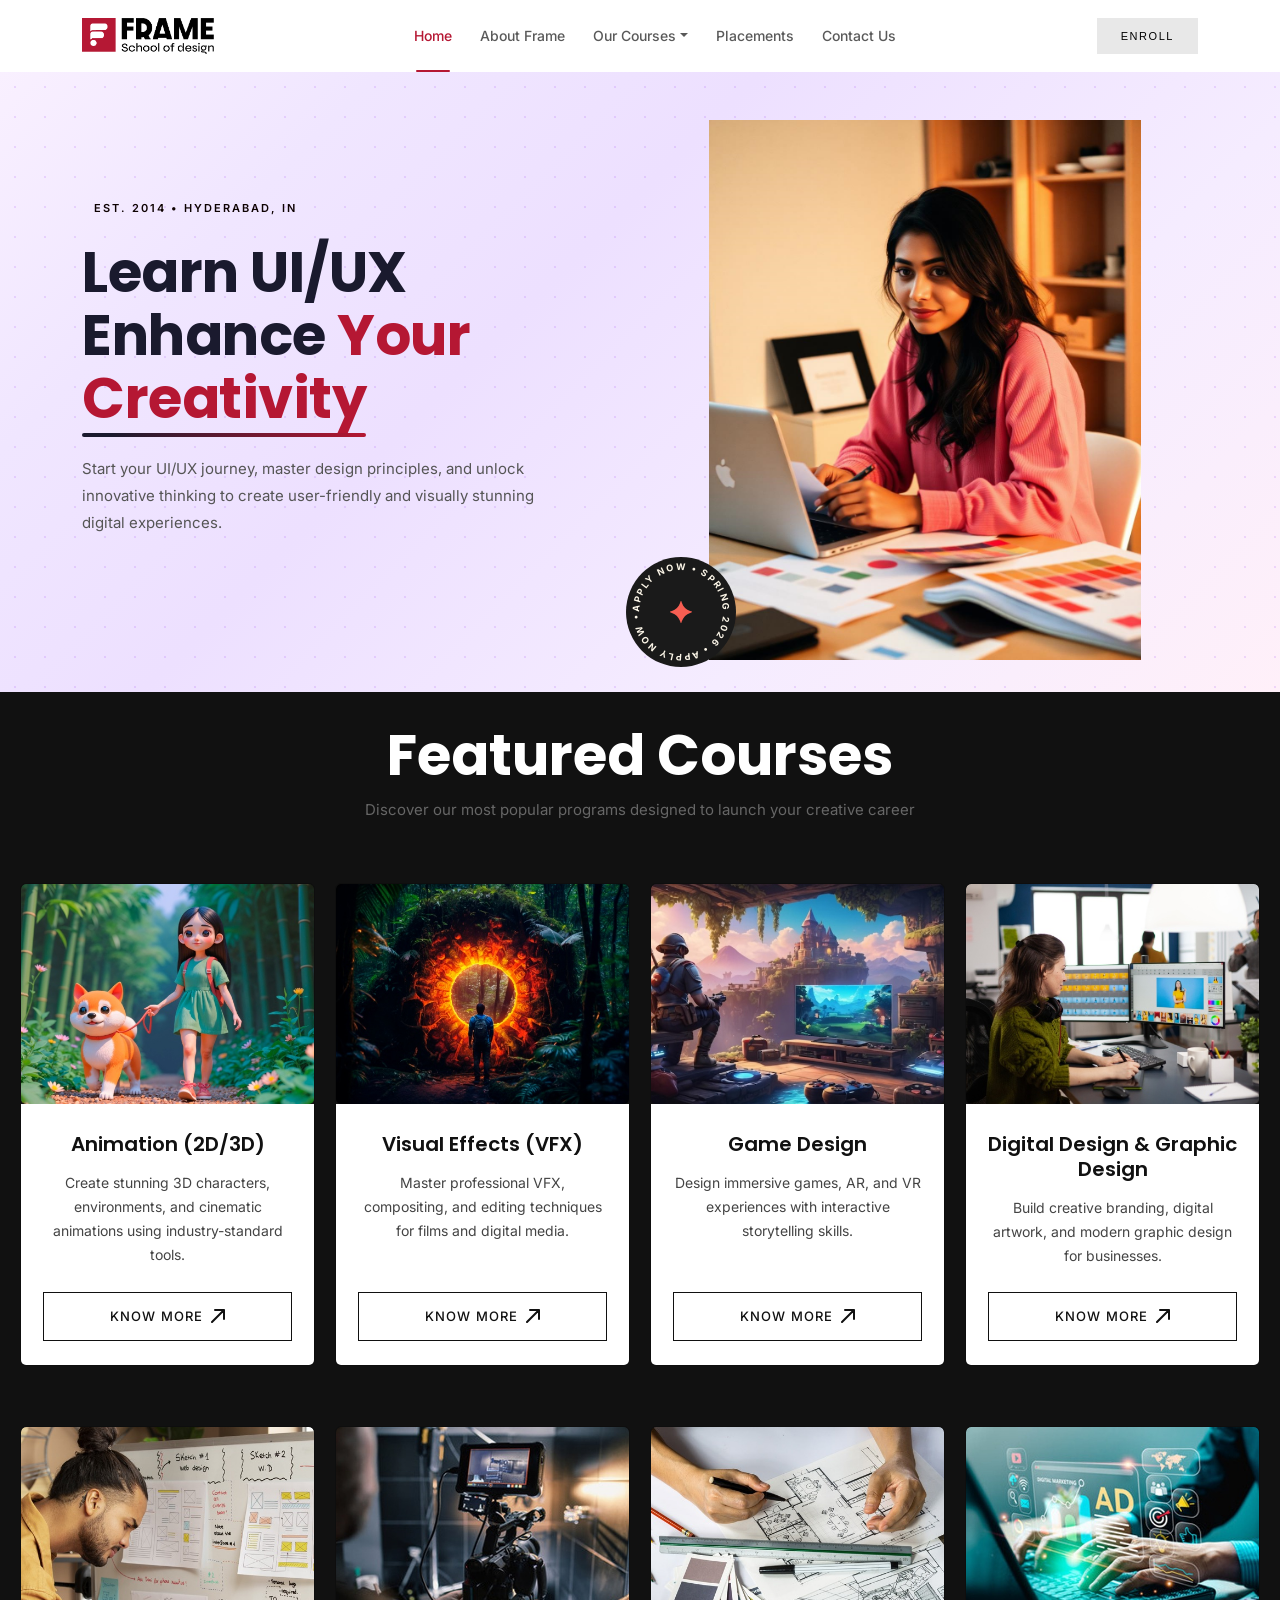
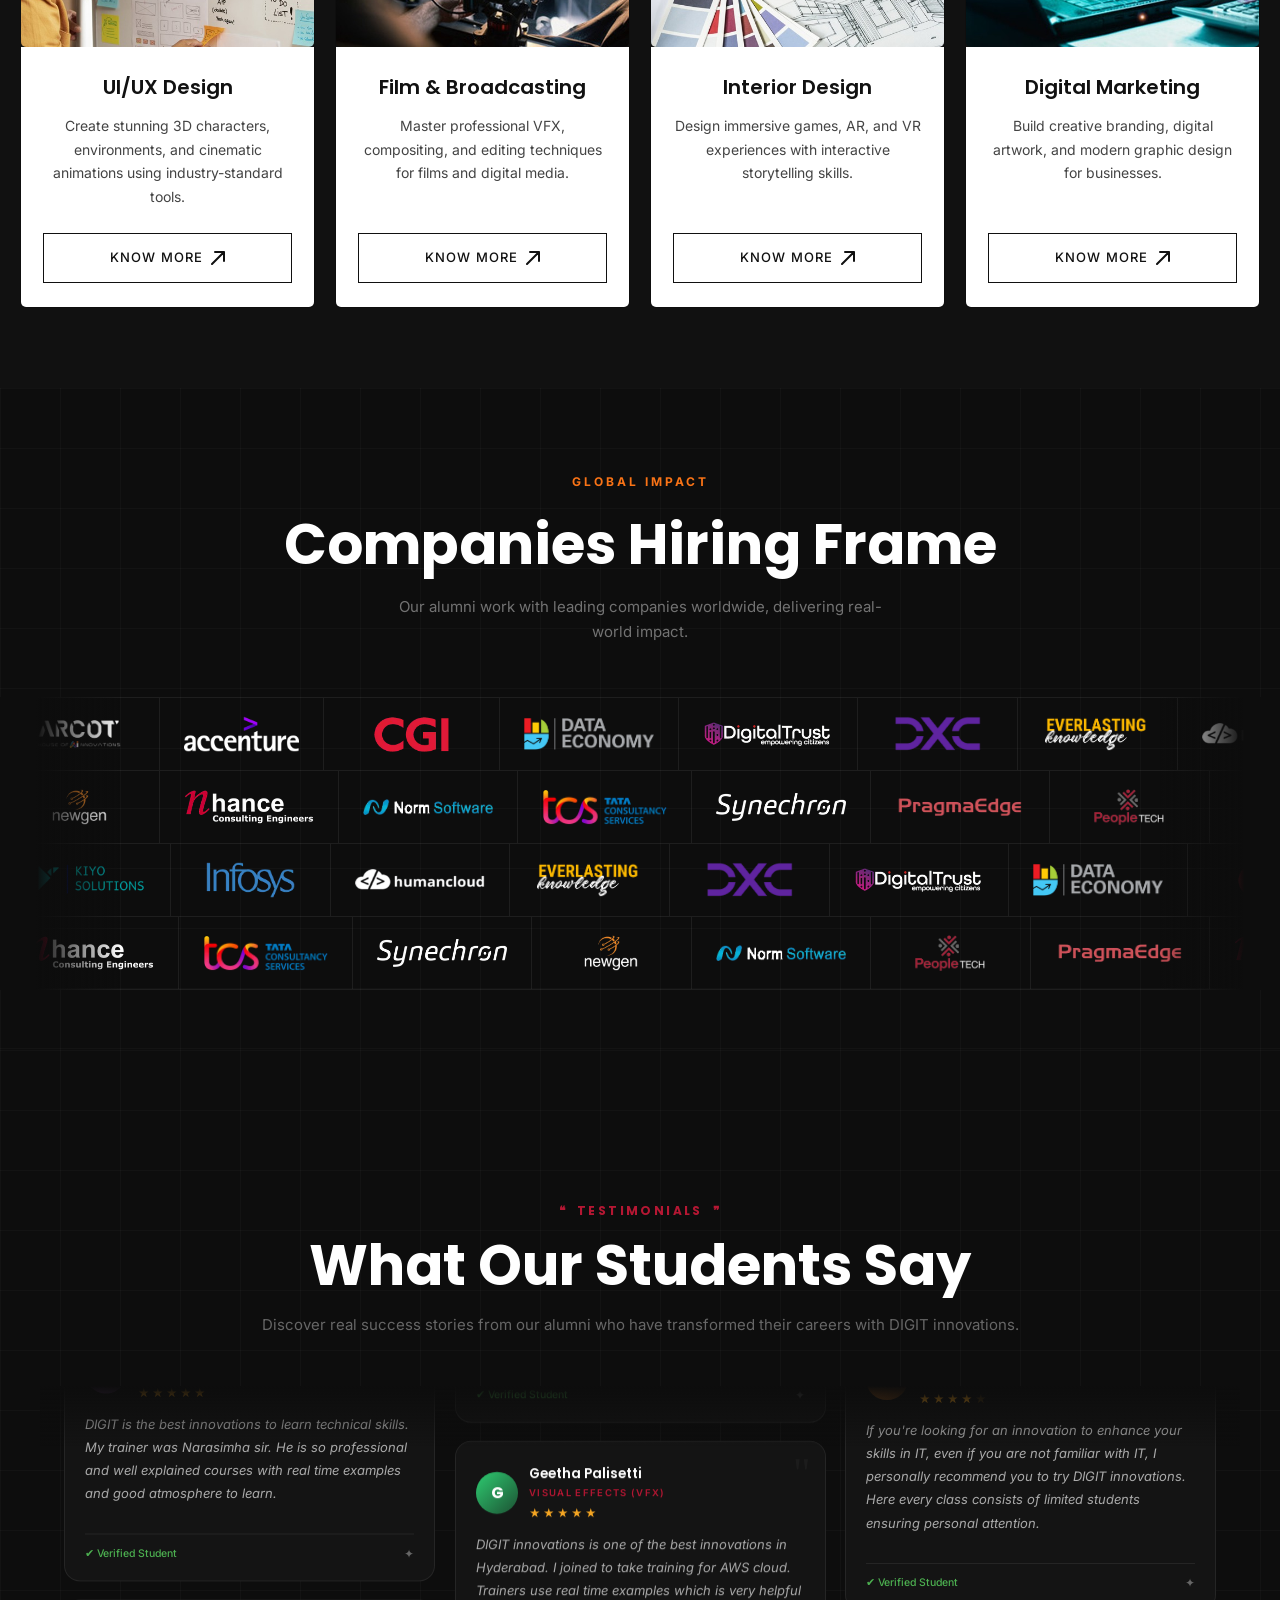
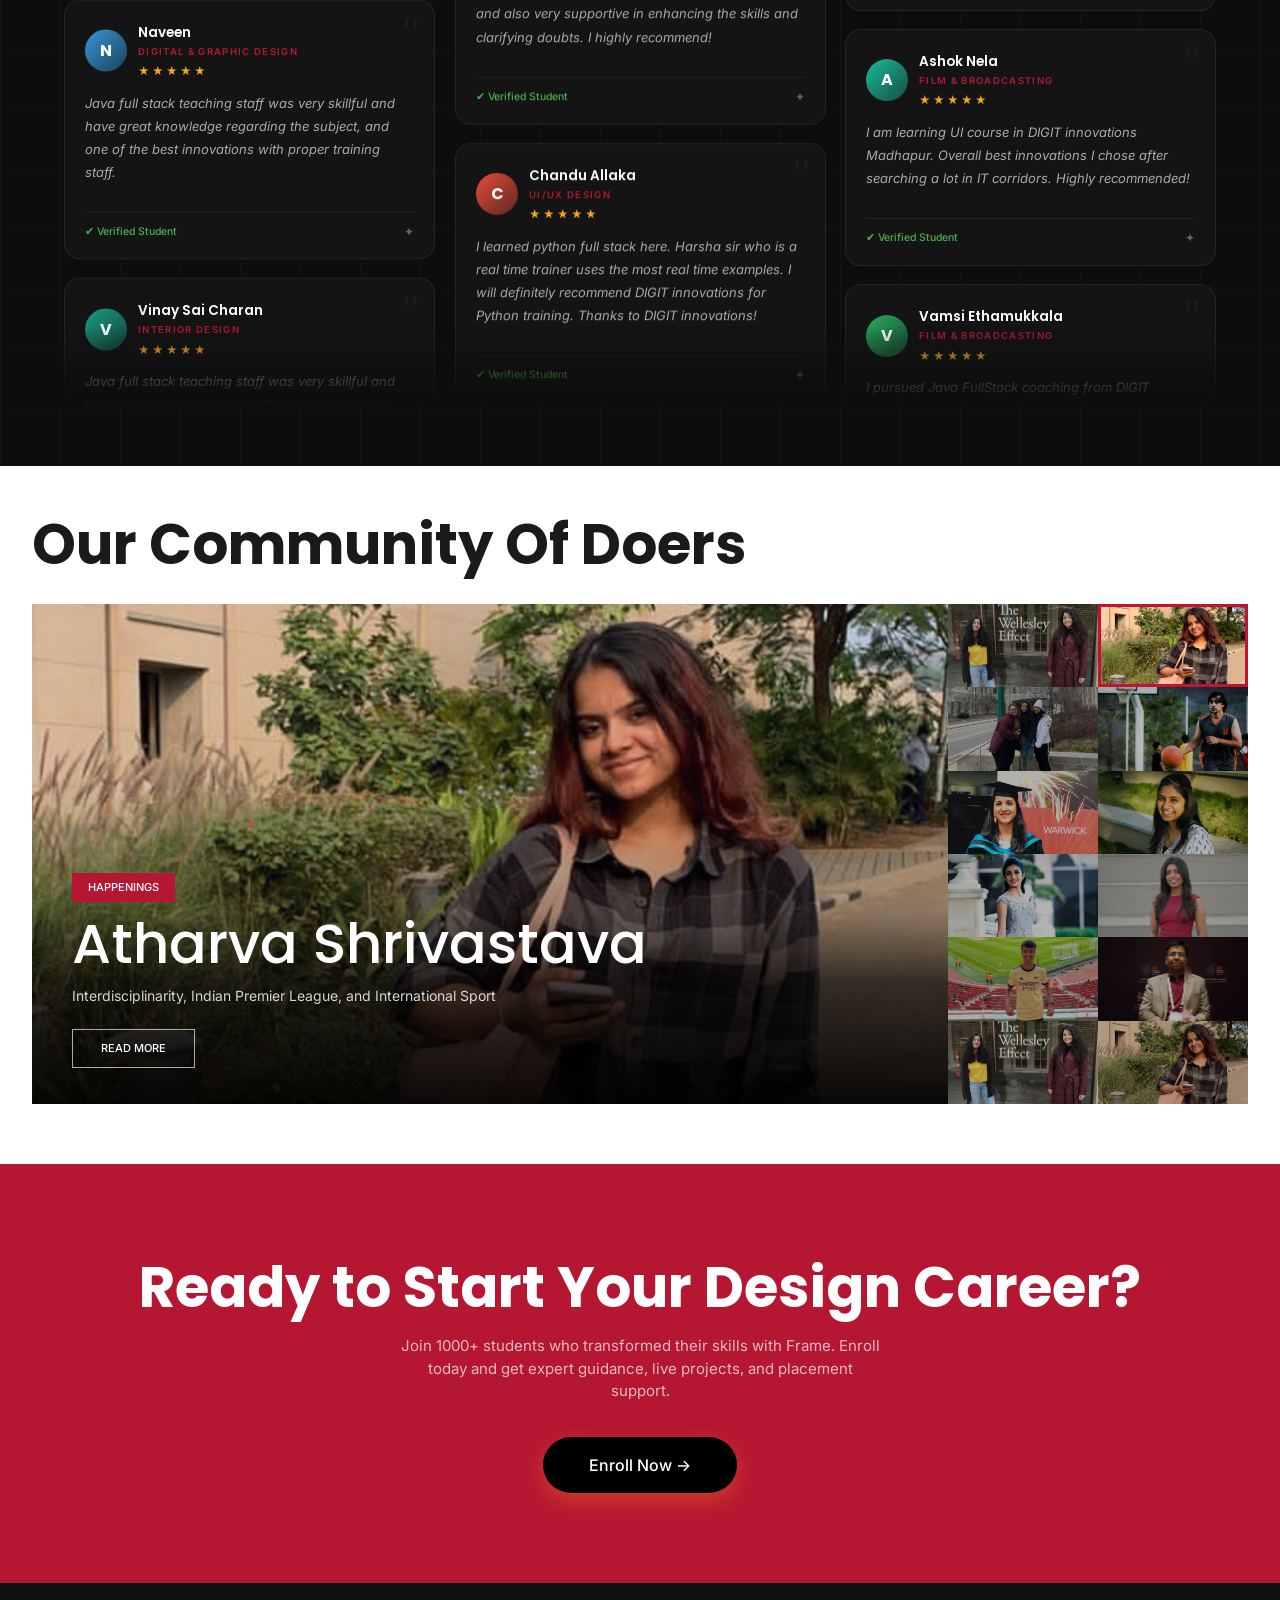
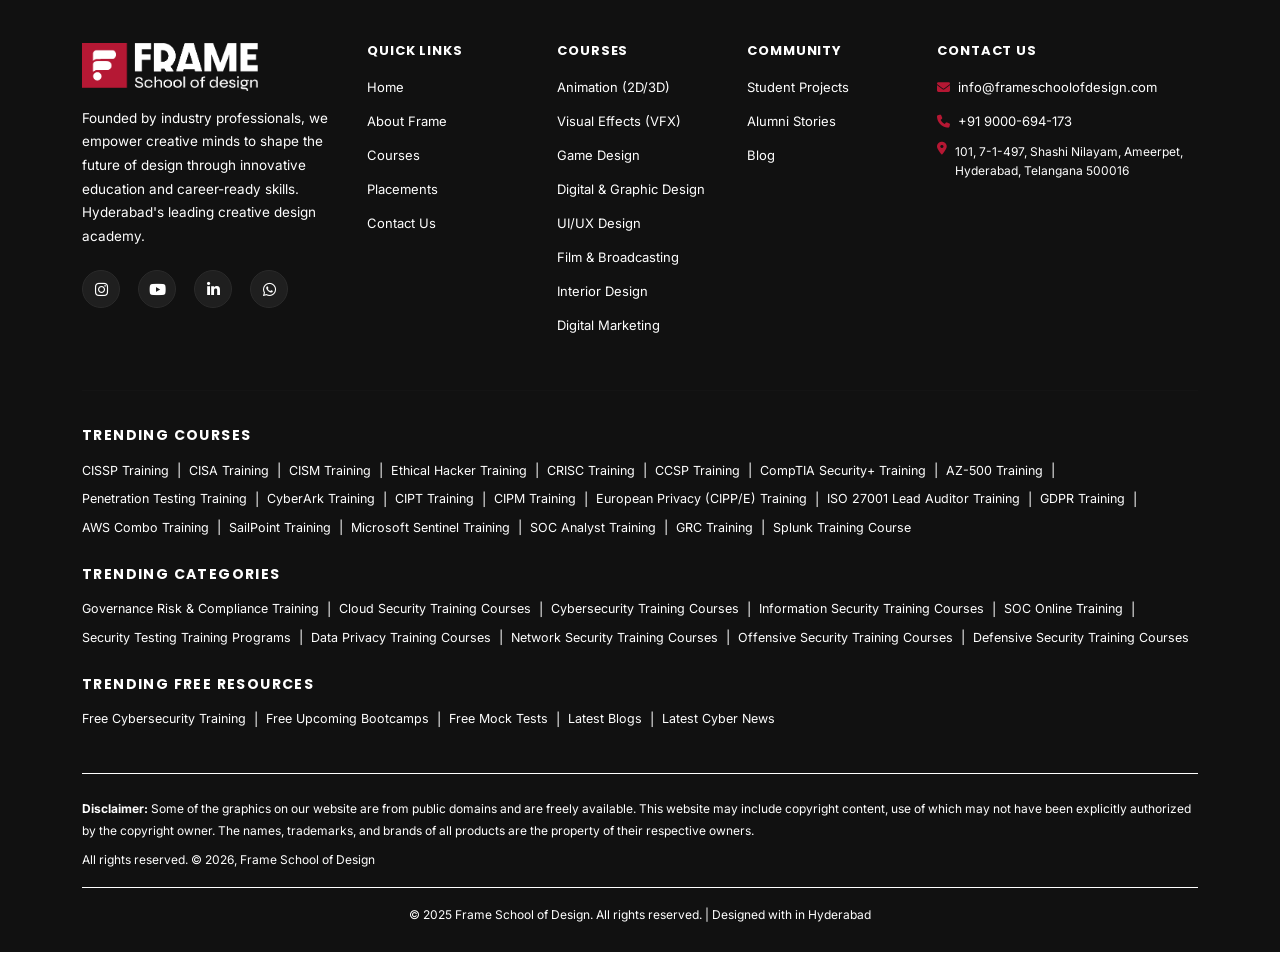
==== commit d02436da: "added fovicon" ====
--- a/index.html
+++ b/index.html
@@ -5,6 +5,7 @@
   <meta charset="UTF-8" />
   <meta name="viewport" content="width=device-width, initial-scale=1.0" />
   <title>Frame school of design</title>
+  <link rel="icon" href="./assets/img/favicon.jpeg" type="image/png">
   <link href="https://cdn.jsdelivr.net/npm/bootstrap@5.3.2/dist/css/bootstrap.min.css" rel="stylesheet" />
   <link href="https://fonts.googleapis.com/css2?family=Poppins:wght@300;400;500;600;700;800;900&display=swap"
     rel="stylesheet" />
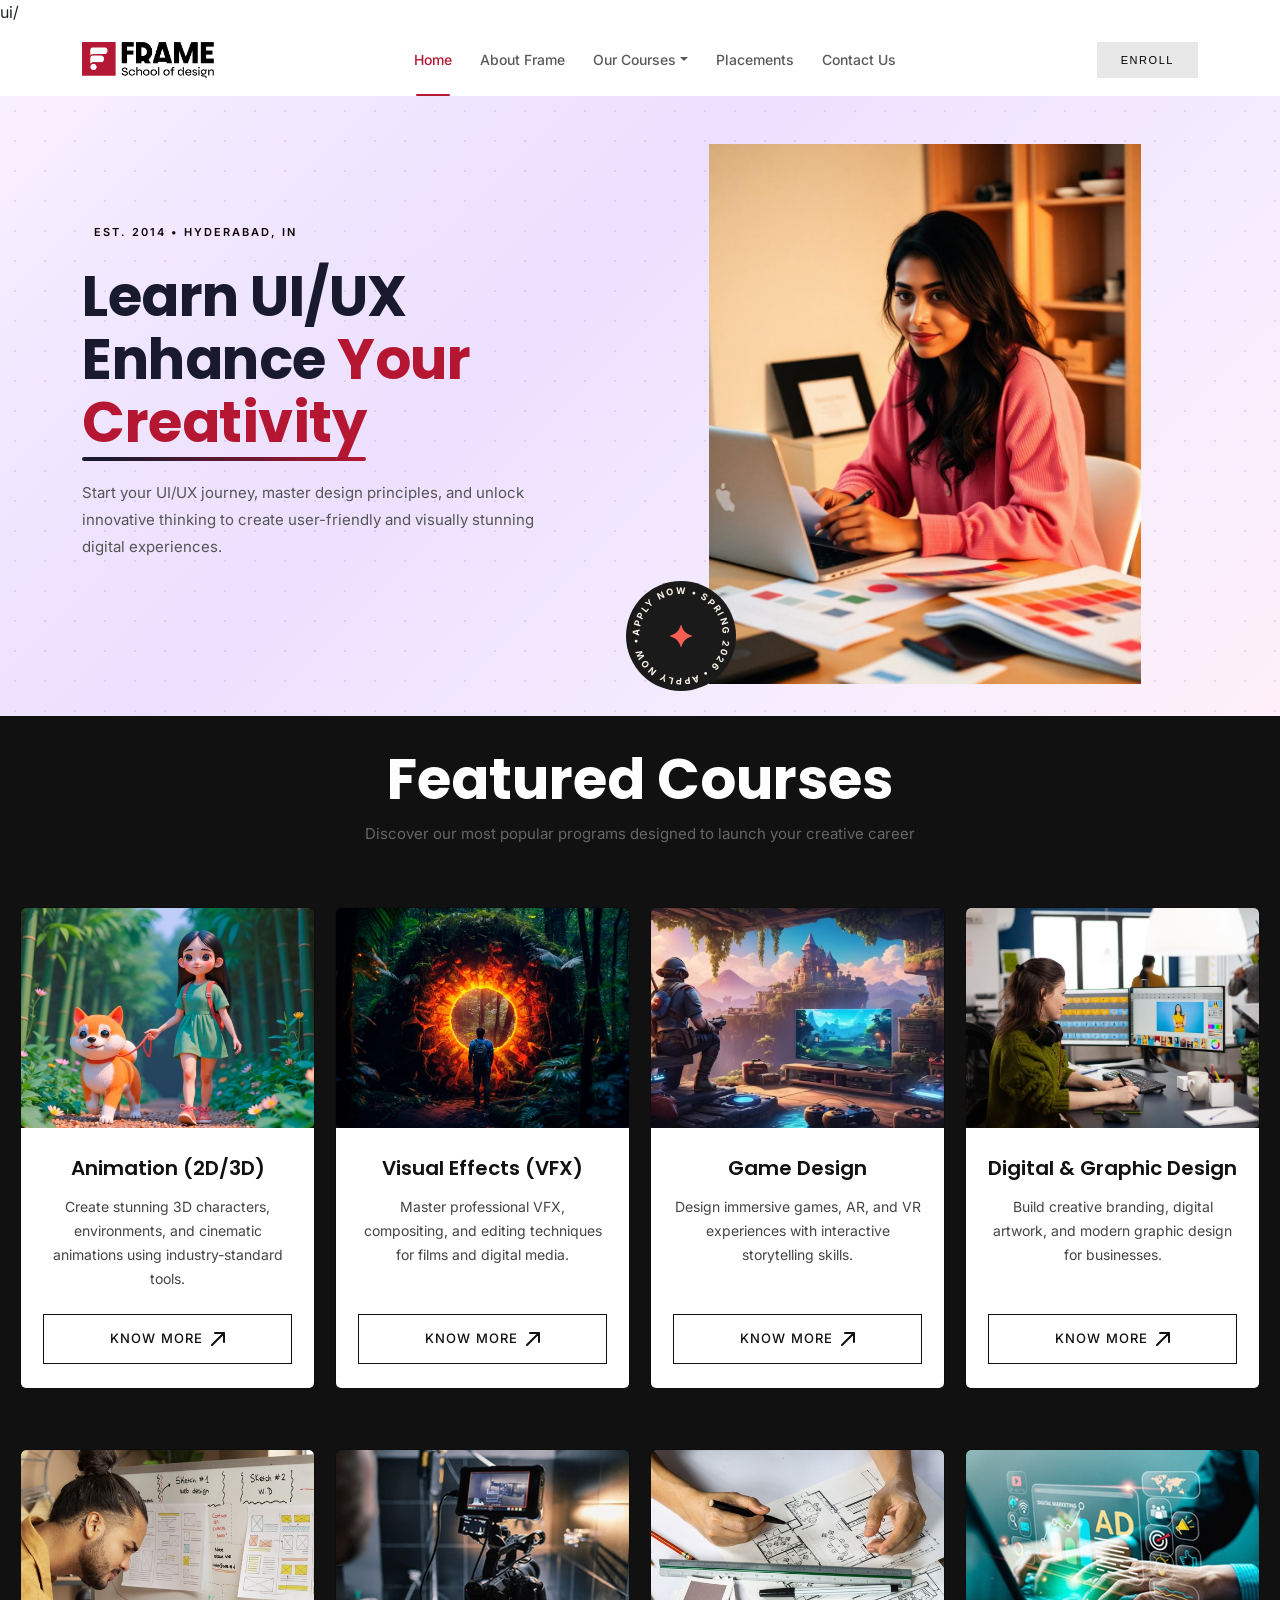
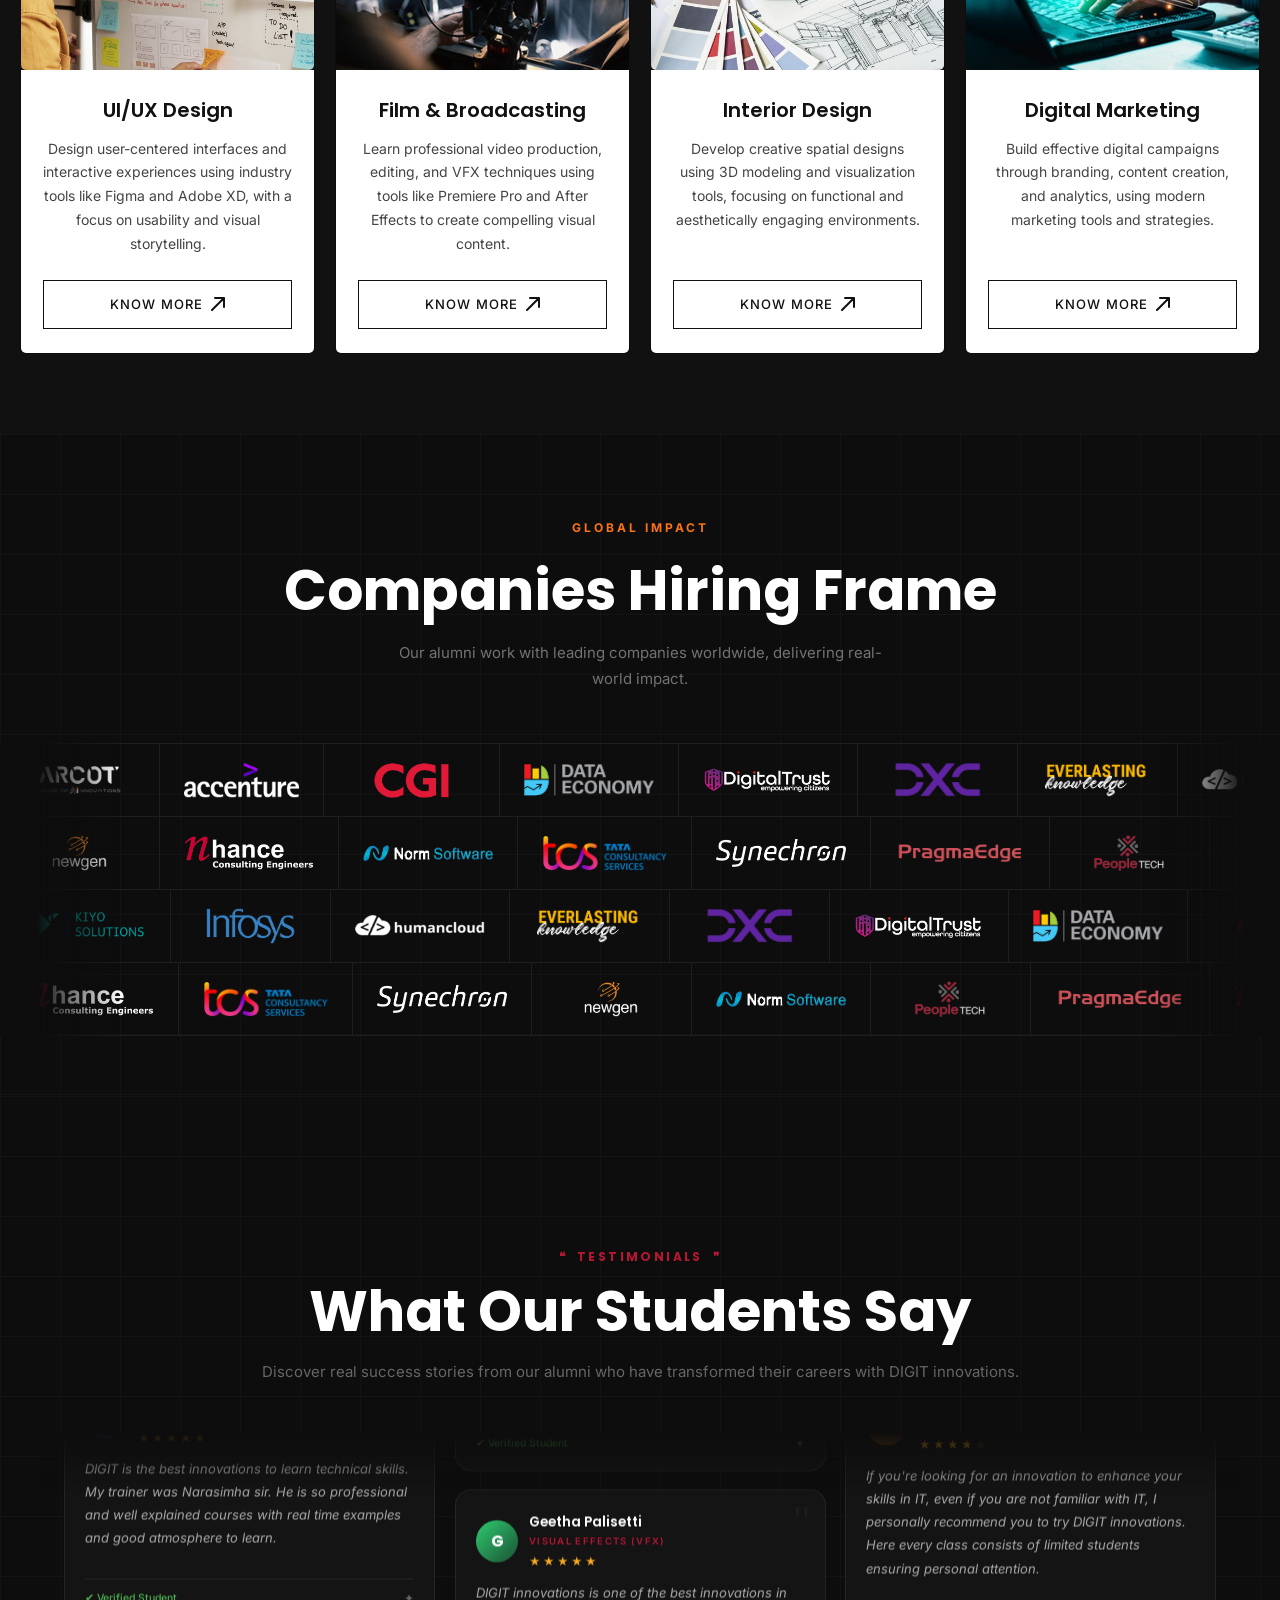
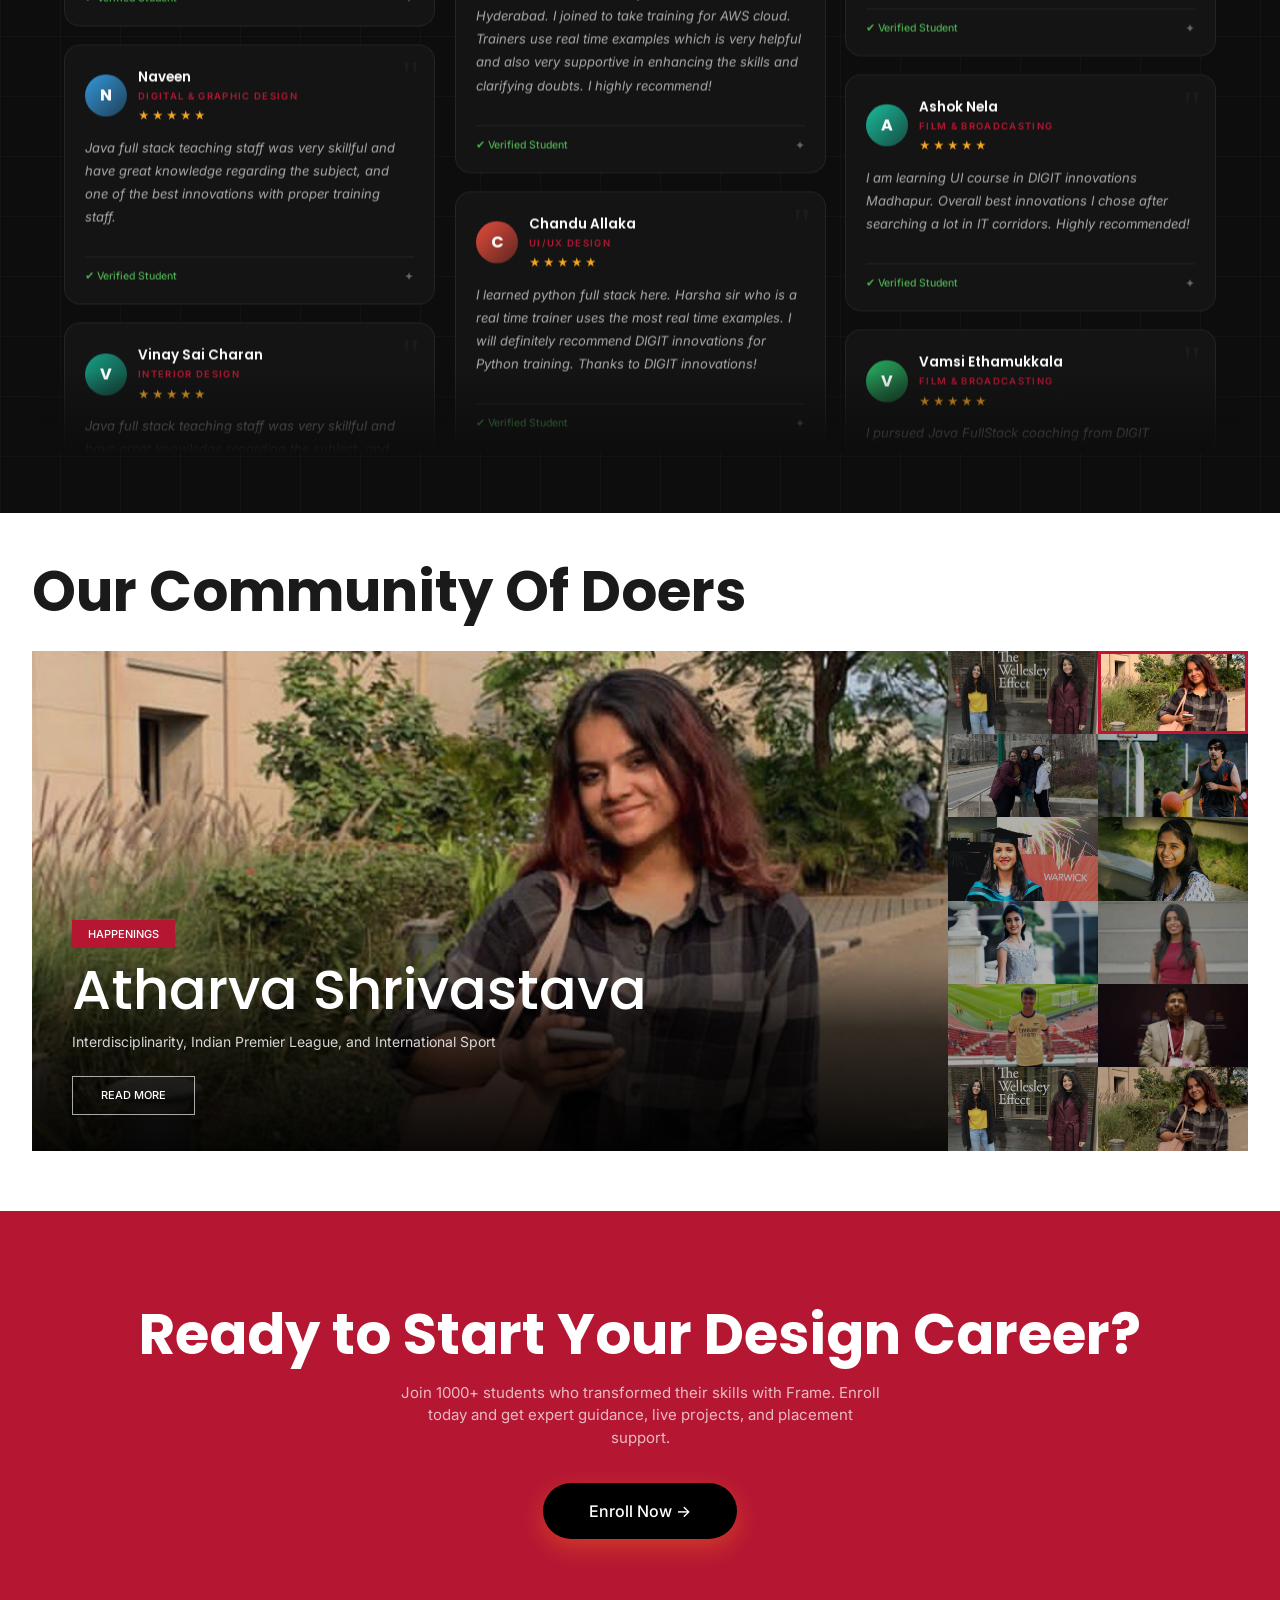
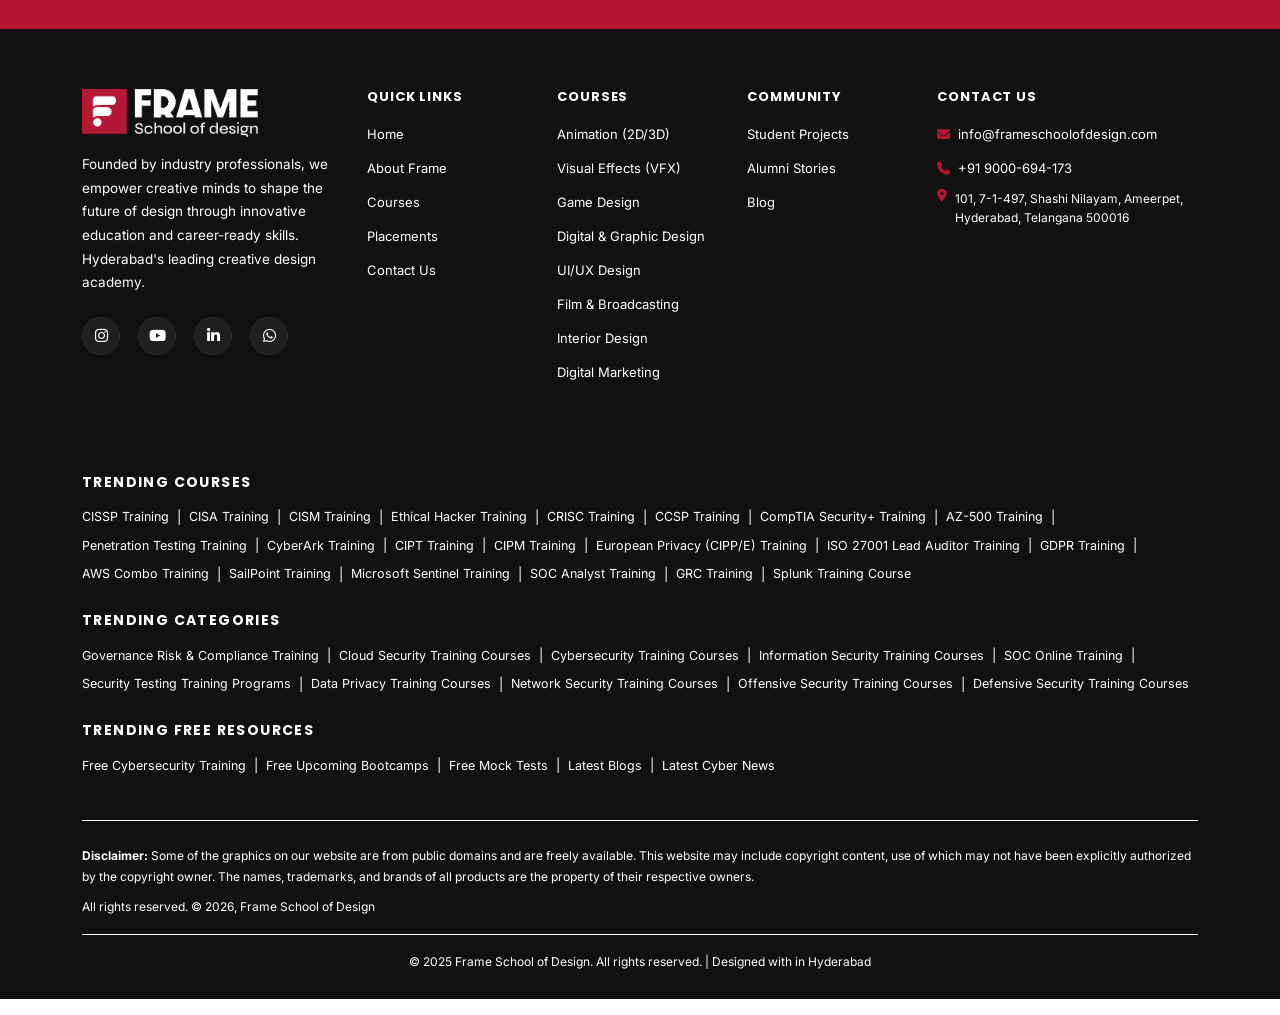
==== commit 56665abe: "updated code" ====
--- a/index.html
+++ b/index.html
@@ -28,7 +28,7 @@
       <span class="addr"><i class="fas fa-map-marker-alt"></i>2nd floor, Greenland Colony, Gachibowli, Hyderabad, Telangana 500032</span>
     </div>
   </div>
-</div> -->
+</div> -->ui/
 
   <!-- NAVBAR -->
   <nav class="navbar navbar-expand-lg">
@@ -307,7 +307,7 @@
           <img class="card-img" src="assets/img/multi-media.jpg" alt="Digital Design & Graphic Design" />
         </div>
         <div class="card-body">
-          <h3 class="card-title">Digital Design &amp; Graphic Design</h3>
+          <h3 class="card-title">Digital &amp; Graphic Design</h3>
           <p class="card-desc">
             Build creative branding, digital artwork, and modern graphic
             design for businesses.
@@ -332,8 +332,27 @@
         <div class="card-body">
           <h3 class="card-title">UI/UX Design</h3>
           <p class="card-desc">
-            Create stunning 3D characters, environments, and cinematic
-            animations using industry-standard tools.
+Design user-centered interfaces and interactive experiences using industry tools like Figma and Adobe XD, with a focus on usability and visual storytelling.          </p>
+          <a href="#" class="btn btn-outline">
+            Know More
+            <svg class="btn-arrow" width="14" height="14" viewBox="0 0 14 14" fill="none"
+              xmlns="http://www.w3.org/2000/svg">
+              <path d="M1 13L13 1M13 1H4M13 1V10" stroke="currentColor" stroke-width="2" stroke-linecap="round"
+                stroke-linejoin="round" />
+            </svg>
+          </a>
+        </div>
+      </div>
+
+      <!-- Visual Effects -->
+      <div class="card">
+        <div class="card-img-wrap">
+          <img class="card-img" src="./assets/img/broad-casting.jpeg" alt="Visual Effects" />
+        </div>
+        <div class="card-body">
+          <h3 class="card-title">Film & Broadcasting</h3>
+          <p class="card-desc">
+           Learn professional video production, editing, and VFX techniques using tools like Premiere Pro and After Effects to create compelling visual content.
           </p>
           <a href="#" class="btn btn-outline">
             Know More
@@ -344,18 +363,18 @@
             </svg>
           </a>
         </div>
-      </div>
-
-      <!-- Visual Effects -->
+
+      </div>
+
+      <!-- Game Design -->
       <div class="card">
         <div class="card-img-wrap">
-          <img class="card-img" src="./assets/img/broad-casting.jpeg" alt="Visual Effects" />
+          <img class="card-img" src="./assets/img/interior.jpeg" alt="Game Design" />
         </div>
         <div class="card-body">
-          <h3 class="card-title">Film & Broadcasting</h3>
+          <h3 class="card-title">Interior Design</h3>
           <p class="card-desc">
-            Master professional VFX, compositing, and editing techniques for
-            films and digital media.
+           Develop creative spatial designs using 3D modeling and visualization tools, focusing on functional and aesthetically engaging environments.
           </p>
           <a href="#" class="btn btn-outline">
             Know More
@@ -366,29 +385,6 @@
             </svg>
           </a>
         </div>
-
-      </div>
-
-      <!-- Game Design -->
-      <div class="card">
-        <div class="card-img-wrap">
-          <img class="card-img" src="./assets/img/interior.jpeg" alt="Game Design" />
-        </div>
-        <div class="card-body">
-          <h3 class="card-title">Interior Design</h3>
-          <p class="card-desc">
-            Design immersive games, AR, and VR experiences with interactive
-            storytelling skills.
-          </p>
-          <a href="#" class="btn btn-outline">
-            Know More
-            <svg class="btn-arrow" width="14" height="14" viewBox="0 0 14 14" fill="none"
-              xmlns="http://www.w3.org/2000/svg">
-              <path d="M1 13L13 1M13 1H4M13 1V10" stroke="currentColor" stroke-width="2" stroke-linecap="round"
-                stroke-linejoin="round" />
-            </svg>
-          </a>
-        </div>
       </div>
 
       <!-- Digital Design -->
@@ -399,8 +395,7 @@
         <div class="card-body">
           <h3 class="card-title">Digital Marketing</h3>
           <p class="card-desc">
-            Build creative branding, digital artwork, and modern graphic
-            design for businesses.
+            Build effective digital campaigns through branding, content creation, and analytics, using modern marketing tools and strategies.
           </p>
           <a href="#" class="btn btn-outline">
             Know More
